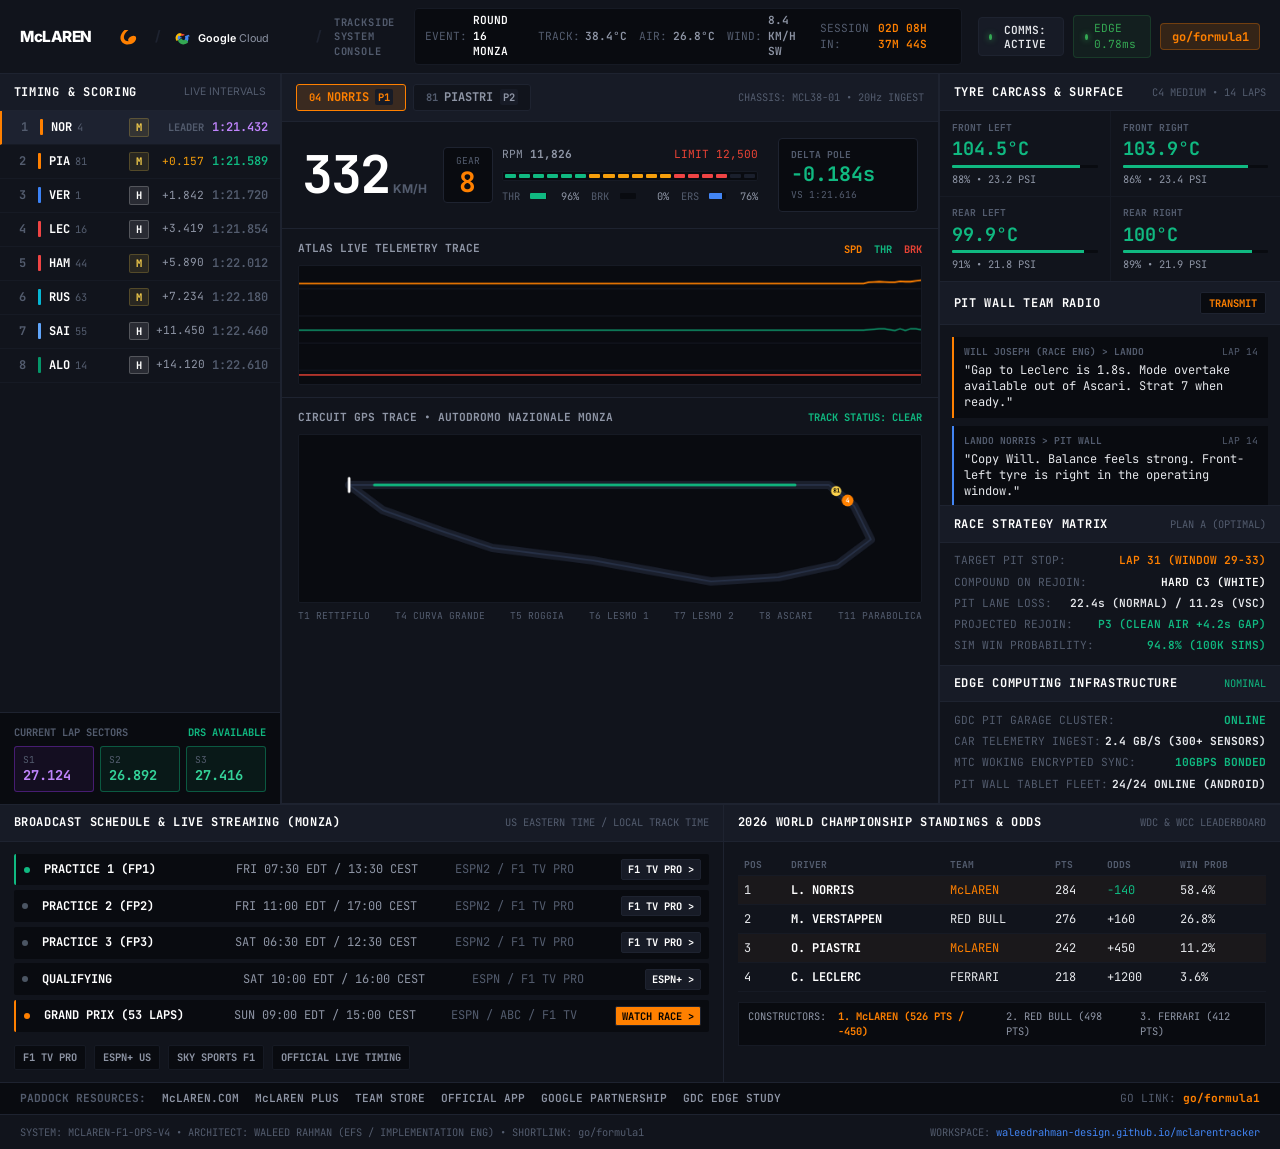
==== mclaren_f1_standalone.html @ d9a75f2d "Redesign console to authentic F1 pit wall telemetry screen (no AI tropes, clean tabular data, high c" ====
<!DOCTYPE html>
<html lang="en">
<head>
  <meta charset="UTF-8">
  <meta name="viewport" content="width=device-width, initial-scale=1.0">
  <title>MCLAREN F1 • PIT WALL TELEMETRY (go/formula1)</title>
  <link rel="preconnect" href="https://fonts.googleapis.com">
  <link rel="preconnect" href="https://fonts.gstatic.com" crossorigin>
  <link href="https://fonts.googleapis.com/css2?family=Inter:wght@400;500;600;700&family=JetBrains+Mono:wght@400;500;600;700&display=swap" rel="stylesheet">
  <style>
:root {
  --bg-core: #090B10;
  --panel-bg: #11141C;
  --panel-elevated: #171B26;
  --panel-active: #1D2230;
  
  --border-line: #1E2330;
  --border-subtle: #161A24;

  --papaya: #FF8000;
  --papaya-dim: rgba(255, 128, 0, 0.15);

  --g-blue: #4285F4;
  --g-green: #34A853;
  --g-red: #EA4335;
  --g-yellow: #FBBC04;

  --purple-sector: #9333EA;
  --green-sector: #10B981;
  --yellow-sector: #F59E0B;

  --text-white: #FFFFFF;
  --text-primary: #E5E7EB;
  --text-secondary: #8E95A5;
  --text-muted: #535C6E;

  --font-sans: 'Inter', -apple-system, BlinkMacSystemFont, sans-serif;
  --font-mono: 'JetBrains Mono', monospace;
}

* {
  box-sizing: border-box;
  margin: 0;
  padding: 0;
}

body {
  background-color: var(--bg-core);
  color: var(--text-primary);
  font-family: var(--font-sans);
  font-size: 13px;
  line-height: 1.4;
  min-height: 100vh;
  display: flex;
  flex-direction: column;
}

.font-mono { font-family: var(--font-mono); }
.text-white { color: var(--text-white) !important; }
.text-papaya { color: var(--papaya) !important; }
.text-green { color: var(--green-sector) !important; }
.text-yellow { color: var(--yellow-sector) !important; }
.text-red { color: var(--g-red) !important; }
.text-purple { color: #C084FC !important; }

/* 1. Header Command Console */
.console-header {
  display: flex;
  justify-content: space-between;
  align-items: center;
  padding: 0.5rem 1.25rem;
  background-color: var(--panel-bg);
  border-bottom: 1px solid var(--border-line);
  gap: 1rem;
}

.header-cluster-left {
  display: flex;
  align-items: center;
  gap: 0.75rem;
}

.logo-anchor {
  display: flex;
  align-items: center;
  text-decoration: none;
}

.mclaren-svg {
  height: 20px;
  width: auto;
  display: block;
}

.google-cloud-svg {
  height: 20px;
  width: auto;
  display: block;
}

.header-divider {
  color: var(--border-line);
  font-weight: 700;
  font-size: 0.9rem;
}

.console-label {
  font-family: var(--font-mono);
  font-size: 0.65rem;
  font-weight: 700;
  color: var(--text-muted);
  letter-spacing: 0.08em;
}

.header-cluster-mid {
  display: flex;
  align-items: center;
  gap: 0.75rem;
  background-color: var(--bg-core);
  padding: 0.25rem 0.65rem;
  border-radius: 4px;
  border: 1px solid var(--border-subtle);
}

.telemetry-pill {
  display: flex;
  align-items: center;
  gap: 0.35rem;
  font-size: 0.7rem;
  font-family: var(--font-mono);
}

.pill-k { color: var(--text-muted); }
.pill-v { color: var(--text-secondary); font-weight: 600; }

.header-cluster-right {
  display: flex;
  align-items: center;
  gap: 0.6rem;
}

.comms-btn {
  background-color: var(--panel-elevated);
  border: 1px solid var(--border-line);
  color: var(--text-primary);
  font-family: var(--font-mono);
  font-size: 0.7rem;
  font-weight: 600;
  padding: 0.3rem 0.65rem;
  border-radius: 4px;
  cursor: pointer;
  display: flex;
  align-items: center;
  gap: 0.4rem;
}

.comms-btn:hover {
  background-color: var(--panel-active);
  border-color: var(--papaya);
}

.dot-indicator {
  width: 6px;
  height: 6px;
  border-radius: 50%;
  display: inline-block;
  background-color: #6B7280;
}

.dot-indicator.green {
  background-color: var(--g-green);
  box-shadow: 0 0 6px var(--g-green);
}

.dot-indicator.pulse {
  animation: radar-pulse 2s infinite;
}

@keyframes radar-pulse {
  0%, 100% { opacity: 1; }
  50% { opacity: 0.3; }
}

.edge-ping-box {
  display: flex;
  align-items: center;
  gap: 0.4rem;
  font-size: 0.7rem;
  color: var(--g-green);
  background-color: rgba(52, 168, 83, 0.08);
  padding: 0.3rem 0.65rem;
  border-radius: 4px;
  border: 1px solid rgba(52, 168, 83, 0.2);
}

.golink-button {
  background-color: var(--papaya-dim);
  border: 1px solid rgba(255, 128, 0, 0.3);
  padding: 0.3rem 0.65rem;
  border-radius: 4px;
  cursor: pointer;
}

.golink-button code {
  color: var(--papaya);
  font-family: var(--font-mono);
  font-size: 0.75rem;
  font-weight: 700;
}

/* 2. Main Console Grid (3 Columns) */
.console-grid {
  display: grid;
  grid-template-columns: 280px 1fr 340px;
  gap: 1px;
  background-color: var(--border-line);
  flex: 1;
}

.console-panel {
  background-color: var(--panel-bg);
  display: flex;
  flex-direction: column;
}

.panel-bar {
  display: flex;
  justify-content: space-between;
  align-items: center;
  padding: 0.6rem 0.85rem;
  background-color: var(--panel-elevated);
  border-bottom: 1px solid var(--border-line);
}

.panel-heading {
  font-size: 0.75rem;
  font-family: var(--font-mono);
  font-weight: 700;
  letter-spacing: 0.06em;
  color: var(--text-white);
}

.panel-meta {
  font-size: 0.65rem;
  color: var(--text-muted);
}

/* Column 1: Timing Tower */
.timing-tower {
  display: flex;
  flex-direction: column;
  flex: 1;
}

.tower-row {
  display: grid;
  grid-template-columns: 20px 4px 1fr 20px 48px 58px;
  align-items: center;
  gap: 0.4rem;
  padding: 0.45rem 0.75rem;
  border-bottom: 1px solid var(--border-subtle);
  font-family: var(--font-mono);
  font-size: 0.75rem;
  cursor: pointer;
  transition: background-color 0.1s ease;
}

.tower-row:hover {
  background-color: var(--panel-elevated);
}

.tower-row.active {
  background-color: var(--panel-active);
  border-left: 2px solid var(--papaya);
}

.t-pos { font-weight: 700; color: var(--text-muted); text-align: center; }

.t-badge { width: 3px; height: 16px; border-radius: 1px; }
.t-mclaren { background-color: var(--papaya); }
.t-rb { background-color: #3B82F6; }
.t-ferrari { background-color: #EF4444; }
.t-merc { background-color: #06B6D4; }
.t-williams { background-color: #60A5FA; }
.t-aston { background-color: #059669; }

.t-driver {
  display: flex;
  align-items: baseline;
  gap: 0.35rem;
}

.t-code { font-weight: 700; color: var(--text-white); }
.t-num { font-size: 0.65rem; color: var(--text-muted); }

.t-tire {
  font-size: 0.65rem;
  font-weight: 700;
  text-align: center;
  border-radius: 2px;
  padding: 1px 0;
}

.t-med { color: #FCD34D; background-color: rgba(252, 211, 77, 0.1); border: 1px solid rgba(252, 211, 77, 0.2); }
.t-hard { color: #FFFFFF; background-color: rgba(255, 255, 255, 0.1); border: 1px solid rgba(255, 255, 255, 0.2); }

.t-gap {
  font-size: 0.7rem;
  text-align: right;
  color: var(--text-secondary);
}

.t-gap.leader { color: var(--text-muted); font-size: 0.65rem; font-weight: 700; }

.t-laptime {
  font-size: 0.75rem;
  font-weight: 600;
  text-align: right;
  color: var(--text-muted);
}

.tower-footer {
  padding: 0.75rem 0.85rem;
  border-top: 1px solid var(--border-line);
  background-color: var(--bg-core);
}

.tf-row {
  display: flex;
  justify-content: space-between;
  font-size: 0.65rem;
  font-family: var(--font-mono);
  margin-bottom: 0.4rem;
}

.tf-label { color: var(--text-muted); font-weight: 700; }
.tf-drs { font-weight: 700; }

.sectors-grid {
  display: grid;
  grid-template-columns: 1fr 1fr 1fr;
  gap: 0.4rem;
}

.sec-cell {
  background-color: var(--panel-elevated);
  border: 1px solid var(--border-line);
  padding: 0.35rem 0.5rem;
  border-radius: 3px;
  display: flex;
  flex-direction: column;
  font-family: var(--font-mono);
}

.sec-cell.purple { border-color: rgba(147, 51, 234, 0.4); background-color: rgba(147, 51, 234, 0.08); }
.sec-cell.purple .sc-v { color: #C084FC; font-weight: 700; }

.sec-cell.green { border-color: rgba(16, 185, 129, 0.4); background-color: rgba(16, 185, 129, 0.08); }
.sec-cell.green .sc-v { color: #34D399; font-weight: 700; }

.sc-k { font-size: 0.6rem; color: var(--text-muted); }
.sc-v { font-size: 0.85rem; }

/* Column 2: Cockpit HUD & Waveforms */
.center-telemetry-panel {
  border-left: 1px solid var(--border-line);
  border-right: 1px solid var(--border-line);
}

.driver-tab-group {
  display: flex;
  gap: 0.4rem;
}

.d-tab {
  background-color: var(--panel-bg);
  border: 1px solid var(--border-line);
  color: var(--text-secondary);
  font-family: var(--font-mono);
  font-size: 0.75rem;
  font-weight: 700;
  padding: 0.3rem 0.75rem;
  border-radius: 3px;
  cursor: pointer;
  display: flex;
  align-items: baseline;
  gap: 0.4rem;
}

.d-tab.active {
  background-color: var(--papaya-dim);
  border-color: var(--papaya);
  color: var(--papaya);
}

.d-tab-num { font-size: 0.65rem; color: var(--text-muted); }
.d-tab.active .d-tab-num { color: var(--papaya); }
.d-tab-pos { font-size: 0.65rem; padding: 1px 3px; background-color: var(--panel-elevated); border-radius: 2px; }

/* HUD Primary Block */
.cockpit-hud {
  display: grid;
  grid-template-columns: 180px 1fr 140px;
  align-items: center;
  gap: 1.25rem;
  padding: 1rem 1.25rem;
  background-color: var(--panel-bg);
  border-bottom: 1px solid var(--border-line);
}

.gauge-block-speed {
  display: flex;
  align-items: center;
  gap: 1rem;
}

.speed-readout {
  display: flex;
  align-items: baseline;
  gap: 0.25rem;
}

.speed-digits {
  font-size: 3.25rem;
  font-weight: 700;
  line-height: 1;
  color: var(--text-white);
  letter-spacing: -0.04em;
}

.speed-unit {
  font-size: 0.75rem;
  font-weight: 700;
  color: var(--text-muted);
}

.gear-readout {
  background-color: var(--bg-core);
  border: 1px solid var(--border-line);
  padding: 0.4rem 0.75rem;
  border-radius: 4px;
  text-align: center;
}

.gear-sub {
  font-size: 0.6rem;
  font-family: var(--font-mono);
  color: var(--text-muted);
  display: block;
}

.gear-digit {
  font-size: 1.75rem;
  font-weight: 700;
  line-height: 1;
  color: var(--papaya);
}

.hud-center-cluster {
  display: flex;
  flex-direction: column;
  gap: 0.5rem;
}

.tach-line {
  display: flex;
  justify-content: space-between;
  font-size: 0.7rem;
  color: var(--text-secondary);
}

.shift-lights {
  display: flex;
  gap: 3px;
  height: 10px;
  background-color: var(--bg-core);
  padding: 2px;
  border-radius: 2px;
  border: 1px solid var(--border-subtle);
}

.rpm-led {
  flex: 1;
  border-radius: 1px;
  background-color: #1A1F2C;
}

.rpm-led.green.active { background-color: #10B981; }
.rpm-led.yellow.active { background-color: #F59E0B; }
.rpm-led.red.active { background-color: #EF4444; }
.rpm-led.blue.active { background-color: #3B82F6; }

.linear-gauges {
  display: grid;
  grid-template-columns: 1fr 1fr 1fr;
  gap: 0.75rem;
}

.lin-gauge {
  display: flex;
  align-items: center;
  gap: 0.4rem;
}

.lg-k { font-size: 0.65rem; font-family: var(--font-mono); color: var(--text-muted); width: 22px; }
.lg-track { flex: 1; height: 6px; background-color: var(--bg-core); border-radius: 1px; overflow: hidden; }
.lg-fill { height: 100%; transition: width 0.15s ease; }
.lg-fill.throttle { background-color: var(--green-sector); }
.lg-fill.brake { background-color: var(--g-red); }
.lg-fill.ers { background-color: var(--g-blue); }
.lg-v { font-size: 0.65rem; color: var(--text-secondary); width: 26px; text-align: right; }

.delta-box {
  background-color: var(--bg-core);
  border: 1px solid var(--border-line);
  padding: 0.6rem 0.75rem;
  border-radius: 4px;
  display: flex;
  flex-direction: column;
}

.delta-k { font-size: 0.6rem; font-family: var(--font-mono); color: var(--text-muted); font-weight: 700; }
.delta-v { font-size: 1.25rem; font-weight: 700; line-height: 1.2; }
.delta-sub { font-size: 0.6rem; color: var(--text-muted); margin-top: 0.15rem; }

/* Sub Panels: Waveform & Track */
.sub-panel {
  padding: 0.75rem 1rem;
  border-bottom: 1px solid var(--border-line);
}

.sub-panel-bar {
  display: flex;
  justify-content: space-between;
  align-items: center;
  margin-bottom: 0.5rem;
}

.sub-title {
  font-family: var(--font-mono);
  font-size: 0.7rem;
  font-weight: 700;
  color: var(--text-secondary);
}

.trace-legend {
  display: flex;
  gap: 0.75rem;
  font-size: 0.65rem;
}

.c-legend { font-weight: 700; }
.c-legend.papaya { color: var(--papaya); }
.c-legend.green { color: var(--green-sector); }
.c-legend.red { color: var(--g-red); }

#telemetryCanvas {
  width: 100%;
  height: 120px;
  background-color: var(--bg-core);
  border: 1px solid var(--border-subtle);
  border-radius: 2px;
  display: block;
}

.track-container {
  flex: 1;
  display: flex;
  flex-direction: column;
}

.track-flag {
  font-family: var(--font-mono);
  font-size: 0.65rem;
  font-weight: 700;
}

.track-flag.green { color: var(--green-sector); }

.track-canvas-wrapper {
  background-color: var(--bg-core);
  border: 1px solid var(--border-subtle);
  border-radius: 2px;
  padding: 0.5rem;
}

#circuitCanvas {
  width: 100%;
  height: auto;
  display: block;
}

.corner-legend-bar {
  display: flex;
  justify-content: space-between;
  font-size: 0.6rem;
  color: var(--text-muted);
  margin-top: 0.4rem;
}

/* Column 3: Engineering Operations */
.ops-section {
  border-bottom: 1px solid var(--border-line);
}

.tyre-grid {
  display: grid;
  grid-template-columns: 1fr 1fr;
  gap: 1px;
  background-color: var(--border-subtle);
}

.tyre-cell {
  background-color: var(--panel-bg);
  padding: 0.6rem 0.75rem;
  display: flex;
  flex-direction: column;
}

.tc-pos { font-size: 0.6rem; font-family: var(--font-mono); color: var(--text-muted); font-weight: 700; }
.tc-temp { font-size: 1.15rem; font-weight: 700; margin: 0.15rem 0; }
.tc-wear { height: 3px; background-color: var(--bg-core); margin-bottom: 0.25rem; border-radius: 1px; overflow: hidden; }
.tc-bar { height: 100%; background-color: var(--green-sector); }
.tc-meta { font-size: 0.65rem; color: var(--text-secondary); }

/* Radio Stream */
.comms-action-btn {
  background-color: var(--bg-core);
  border: 1px solid var(--border-line);
  color: var(--papaya);
  font-size: 0.65rem;
  font-weight: 700;
  padding: 0.2rem 0.5rem;
  border-radius: 2px;
  cursor: pointer;
}

.comms-action-btn:hover {
  background-color: var(--panel-active);
  border-color: var(--papaya);
}

.radio-stream-box {
  display: flex;
  flex-direction: column;
  gap: 0.5rem;
  padding: 0.75rem;
  max-height: 180px;
  overflow-y: auto;
}

.radio-entry {
  background-color: var(--bg-core);
  border-left: 2px solid var(--border-line);
  padding: 0.5rem 0.65rem;
}

.engineer-entry { border-left-color: var(--papaya); }
.driver-entry { border-left-color: var(--g-blue); }

.re-header {
  display: flex;
  justify-content: space-between;
  font-size: 0.6rem;
  color: var(--text-muted);
  margin-bottom: 0.2rem;
}

.re-ch { font-weight: 700; }
.re-msg { font-size: 0.75rem; color: var(--text-primary); line-height: 1.35; }

/* Strategy Matrix & Edge Tables */
.strat-table, .edge-data-table {
  padding: 0.65rem 0.85rem;
  display: flex;
  flex-direction: column;
  gap: 0.35rem;
  font-size: 0.7rem;
}

.strat-row, .edt-row {
  display: flex;
  justify-content: space-between;
}

.st-k { color: var(--text-muted); }
.st-v { font-weight: 600; text-align: right; }

.edt-row span { color: var(--text-muted); }

/* 3. Lower Deck */
.lower-deck {
  display: grid;
  grid-template-columns: 1.3fr 1fr;
  gap: 1px;
  background-color: var(--border-line);
  border-top: 1px solid var(--border-line);
}

.deck-panel {
  background-color: var(--panel-bg);
  display: flex;
  flex-direction: column;
}

.deck-bar {
  display: flex;
  justify-content: space-between;
  align-items: baseline;
  padding: 0.6rem 0.85rem;
  background-color: var(--panel-elevated);
  border-bottom: 1px solid var(--border-line);
}

.deck-title {
  font-size: 0.75rem;
  font-family: var(--font-mono);
  font-weight: 700;
  color: var(--text-white);
  letter-spacing: 0.05em;
}

.deck-sub {
  font-size: 0.65rem;
  font-family: var(--font-mono);
  color: var(--text-muted);
}

.deck-content {
  padding: 0.75rem 0.85rem;
  display: flex;
  flex-direction: column;
  gap: 0.6rem;
}

/* Session Schedule Table */
.session-schedule {
  display: flex;
  flex-direction: column;
  gap: 0.3rem;
  font-size: 0.75rem;
}

.session-row {
  display: grid;
  grid-template-columns: 12px 1.4fr 1.6fr 1.2fr auto;
  align-items: center;
  gap: 0.5rem;
  padding: 0.35rem 0.5rem;
  background-color: var(--bg-core);
  border-radius: 2px;
}

.session-row.active {
  border-left: 2px solid var(--green-sector);
}

.session-row.race-row {
  border-left: 2px solid var(--papaya);
}

.sess-dot { width: 6px; height: 6px; border-radius: 50%; background-color: #4B5563; }
.sess-dot.green { background-color: var(--green-sector); }
.sess-dot.papaya { background-color: var(--papaya); }

.sess-name { font-weight: 700; color: var(--text-white); }
.sess-time { color: var(--text-secondary); }
.sess-chn { color: var(--text-muted); }

.sess-action {
  font-size: 0.65rem;
  font-weight: 700;
  text-decoration: none;
  color: var(--text-white);
  background-color: var(--panel-elevated);
  padding: 2px 6px;
  border-radius: 2px;
  border: 1px solid var(--border-line);
}

.sess-action:hover {
  background-color: var(--panel-active);
  color: var(--papaya);
}

.race-action {
  background-color: var(--papaya);
  color: #000;
}

.stream-links-strip {
  display: flex;
  gap: 0.5rem;
  margin-top: 0.25rem;
}

.quick-link {
  font-family: var(--font-mono);
  font-size: 0.65rem;
  font-weight: 700;
  color: var(--text-secondary);
  text-decoration: none;
  background-color: var(--bg-core);
  border: 1px solid var(--border-subtle);
  padding: 0.25rem 0.5rem;
  border-radius: 2px;
}

.quick-link:hover {
  border-color: var(--papaya);
  color: var(--papaya);
}

/* Standings Table */
.standings-table {
  width: 100%;
  border-collapse: collapse;
  font-size: 0.75rem;
}

.standings-table th {
  text-align: left;
  font-size: 0.6rem;
  color: var(--text-muted);
  font-weight: 700;
  padding: 0.25rem 0.4rem;
  border-bottom: 1px solid var(--border-subtle);
}

.standings-table td {
  padding: 0.35rem 0.4rem;
  border-bottom: 1px solid var(--border-subtle);
}

.highlight-row {
  background-color: rgba(255, 128, 0, 0.04);
}

.driver-bold {
  font-weight: 700;
  color: var(--text-white);
}

.wcc-banner {
  background-color: var(--bg-core);
  border: 1px solid var(--border-subtle);
  padding: 0.4rem 0.6rem;
  font-size: 0.65rem;
  display: flex;
  gap: 0.75rem;
  color: var(--text-secondary);
}

.wcc-banner strong { color: var(--papaya); }

/* 4. Paddock Resource Bar */
.paddock-dock {
  display: flex;
  align-items: center;
  gap: 1rem;
  padding: 0.5rem 1.25rem;
  background-color: var(--bg-core);
  border-top: 1px solid var(--border-line);
  font-size: 0.7rem;
}

.dock-title { font-weight: 700; color: var(--text-muted); }

.paddock-dock a {
  color: var(--text-secondary);
  text-decoration: none;
  font-weight: 600;
  transition: color 0.1s ease;
}

.paddock-dock a:hover {
  color: var(--papaya);
}

.dock-spacer { flex: 1; }

.dock-golink { color: var(--text-muted); font-size: 0.7rem; }
.dock-golink strong { color: var(--papaya); }

/* 5. Industrial Footer */
.console-footer {
  display: flex;
  justify-content: space-between;
  align-items: center;
  padding: 0.6rem 1.25rem;
  background-color: var(--panel-bg);
  border-top: 1px solid var(--border-line);
  font-size: 0.65rem;
  color: var(--text-muted);
}

.console-footer a {
  color: var(--g-blue);
  text-decoration: none;
}

.console-footer a:hover {
  text-decoration: underline;
}

/* Responsive Breakpoints */
@media (max-width: 1200px) {
  .console-grid {
    grid-template-columns: 1fr;
  }
  .lower-deck {
    grid-template-columns: 1fr;
  }
}

</style>
</head>
<body>
  <!-- System Command Header -->
  <header class="console-header">
    <div class="header-cluster-left">
      <!-- Official McLaren Racing Logo -->
      <a href="https://www.mclaren.com/racing/" target="_blank" rel="noopener" class="logo-anchor" title="McLaren Racing">
        <svg class="mclaren-svg" viewBox="0 0 160 26" fill="none" xmlns="http://www.w3.org/2000/svg">
          <text x="0" y="20" font-family="'Inter', sans-serif" font-weight="800" font-size="20" fill="#FFFFFF" letter-spacing="-0.03em">McLAREN</text>
          <path d="M136 4C130 9.5 129 16 133 20C135 22 138.5 23 142.5 22.5C148 21.5 151 17.5 151 14.5C151 12.5 149.5 11.5 147.5 11.5C144 11.5 140.5 15.2 140.5 17.2C140.5 18 141.2 18.5 142.2 18.2C139.8 18.8 137 18 136 16.2C134 13 135.5 8 141 4L136 4Z" fill="#FF8000"/>
        </svg>
      </a>

      <div class="header-divider">/</div>

      <!-- Official Google Cloud Logo -->
      <a href="https://cloud.google.com/" target="_blank" rel="noopener" class="logo-anchor" title="Google Cloud">
        <svg class="google-cloud-svg" viewBox="0 0 170 26" fill="none" xmlns="http://www.w3.org/2000/svg">
          <g transform="translate(0, 1)">
            <path fill="#EA4335" d="M12.5 8.2c-.8-.8-1.8-1.3-2.9-1.5l1.6 4.3 4.2-1.6c-.7-.6-1.9-1.2-2.9-1.2z"/>
            <path fill="#4285F4" d="M21.7 11.3c-.3-.8-.8-1.5-1.4-2.1l-4.9 1.8c.4.7.6 1.5.5 2.3 0 1.2-.5 2.2-1.4 2.9l2.7 3.5c1.8-1.3 2.9-3.4 2.9-5.7 0-.9-.2-1.8-.4-2.7z"/>
            <path fill="#FBBC04" d="M9.6 6.7c-2.4.2-4.5 1.5-5.6 3.6-.5.9-.7 2-.7 3.1 0 1.4.5 2.8 1.4 3.9l3.9-2.3c-.2-.5-.3-1-.3-1.6 0-1.8 1.2-3.3 2.9-3.8L9.6 6.7z"/>
            <path fill="#34A853" d="M14.5 21.4c2.2 0 4.1-1.1 5.3-2.8l-2.7-3.5c-.6.6-1.5 1-2.6 1-1.5 0-2.8-.9-3.4-2.2L6.3 16.7c1.4 3.2 4.6 5.2 7.5 5.2z"/>
            <path fill="#4285F4" d="M11.1 13.9c0-.5.1-1 .3-1.4L7.2 10c-.8 1.2-1.2 2.6-1.2 4.1 0 .6.1 1.2.2 1.8l4.1-2.3c-.1-.6-.2-1.2-.2-1.8z"/>
          </g>
          <text x="32" y="19" font-family="'Inter', sans-serif" font-weight="600" font-size="14" fill="#FFFFFF">Google <tspan fill="#8E95A5" font-weight="400">Cloud</tspan></text>
        </svg>
      </a>

      <div class="header-divider">/</div>
      <div class="console-label">TRACKSIDE SYSTEM CONSOLE</div>
    </div>

    <!-- Weather & Track State Readout -->
    <div class="header-cluster-mid">
      <div class="telemetry-pill">
        <span class="pill-k">EVENT:</span>
        <span class="pill-v text-white">ROUND 16 MONZA</span>
      </div>
      <div class="telemetry-pill">
        <span class="pill-k">TRACK:</span>
        <span class="pill-v" id="valTrackTemp">38.4°C</span>
      </div>
      <div class="telemetry-pill">
        <span class="pill-k">AIR:</span>
        <span class="pill-v">26.8°C</span>
      </div>
      <div class="telemetry-pill">
        <span class="pill-k">WIND:</span>
        <span class="pill-v">8.4 KM/H SW</span>
      </div>
      <div class="telemetry-pill">
        <span class="pill-k">SESSION IN:</span>
        <span class="pill-v text-papaya font-mono" id="headerCountdown">02D 14H 28M 10S</span>
      </div>
    </div>

    <div class="header-cluster-right">
      <!-- Audio Toggle -->
      <button class="comms-btn" id="radioMuteBtn" title="Toggle Radio Squelch Tone">
        <span class="dot-indicator green" id="radioDot"></span>
        <span id="radioLabel">COMMS: ACTIVE</span>
      </button>

      <!-- GDC Edge Ping -->
      <div class="edge-ping-box">
        <span class="dot-indicator green pulse"></span>
        <span class="font-mono" id="latencyDisplay">EDGE 0.76ms</span>
      </div>

      <!-- go/link Copy -->
      <button class="golink-button" id="goLinkChip" title="Copy internal shortlink go/formula1">
        <code>go/formula1</code>
      </button>
    </div>
  </header>

  <!-- Main Pit Wall Operations Layout (3-Column Grid) -->
  <div class="console-grid">

    <!-- Column 1: Live Timing Tower (F1 Standard P1-P10) -->
    <aside class="console-panel timing-tower-panel">
      <div class="panel-bar">
        <span class="panel-heading">TIMING & SCORING</span>
        <span class="panel-meta">LIVE INTERVALS</span>
      </div>

      <div class="timing-tower" id="timingTower">
        <!-- P1 Norris -->
        <div class="tower-row mclaren-row active" id="rowNorris" data-driver="norris">
          <span class="t-pos">1</span>
          <span class="t-badge t-mclaren"></span>
          <div class="t-driver">
            <strong class="t-code">NOR</strong>
            <span class="t-num">4</span>
          </div>
          <span class="t-tire t-med" title="Medium Tyre (14 Laps)">M</span>
          <span class="t-gap leader">LEADER</span>
          <span class="t-laptime text-purple">1:21.432</span>
        </div>

        <!-- P2 Piastri -->
        <div class="tower-row mclaren-row" id="rowPiastri" data-driver="piastri">
          <span class="t-pos">2</span>
          <span class="t-badge t-mclaren"></span>
          <div class="t-driver">
            <strong class="t-code">PIA</strong>
            <span class="t-num">81</span>
          </div>
          <span class="t-tire t-med" title="Medium Tyre (14 Laps)">M</span>
          <span class="t-gap text-yellow">+0.157</span>
          <span class="t-laptime text-green">1:21.589</span>
        </div>

        <!-- P3 Verstappen -->
        <div class="tower-row">
          <span class="t-pos">3</span>
          <span class="t-badge t-rb"></span>
          <div class="t-driver">
            <strong class="t-code">VER</strong>
            <span class="t-num">1</span>
          </div>
          <span class="t-tire t-hard" title="Hard Tyre (19 Laps)">H</span>
          <span class="t-gap">+1.842</span>
          <span class="t-laptime">1:21.720</span>
        </div>

        <!-- P4 Leclerc -->
        <div class="tower-row">
          <span class="t-pos">4</span>
          <span class="t-badge t-ferrari"></span>
          <div class="t-driver">
            <strong class="t-code">LEC</strong>
            <span class="t-num">16</span>
          </div>
          <span class="t-tire t-hard" title="Hard Tyre (18 Laps)">H</span>
          <span class="t-gap">+3.419</span>
          <span class="t-laptime">1:21.854</span>
        </div>

        <!-- P5 Hamilton -->
        <div class="tower-row">
          <span class="t-pos">5</span>
          <span class="t-badge t-ferrari"></span>
          <div class="t-driver">
            <strong class="t-code">HAM</strong>
            <span class="t-num">44</span>
          </div>
          <span class="t-tire t-med" title="Medium Tyre (12 Laps)">M</span>
          <span class="t-gap">+5.890</span>
          <span class="t-laptime">1:22.012</span>
        </div>

        <!-- P6 Russell -->
        <div class="tower-row">
          <span class="t-pos">6</span>
          <span class="t-badge t-merc"></span>
          <div class="t-driver">
            <strong class="t-code">RUS</strong>
            <span class="t-num">63</span>
          </div>
          <span class="t-tire t-med" title="Medium Tyre (15 Laps)">M</span>
          <span class="t-gap">+7.234</span>
          <span class="t-laptime">1:22.180</span>
        </div>

        <!-- P7 Sainz -->
        <div class="tower-row">
          <span class="t-pos">7</span>
          <span class="t-badge t-williams"></span>
          <div class="t-driver">
            <strong class="t-code">SAI</strong>
            <span class="t-num">55</span>
          </div>
          <span class="t-tire t-hard" title="Hard Tyre (21 Laps)">H</span>
          <span class="t-gap">+11.450</span>
          <span class="t-laptime">1:22.460</span>
        </div>

        <!-- P8 Alonso -->
        <div class="tower-row">
          <span class="t-pos">8</span>
          <span class="t-badge t-aston"></span>
          <div class="t-driver">
            <strong class="t-code">ALO</strong>
            <span class="t-num">14</span>
          </div>
          <span class="t-tire t-hard" title="Hard Tyre (22 Laps)">H</span>
          <span class="t-gap">+14.120</span>
          <span class="t-laptime">1:22.610</span>
        </div>
      </div>

      <!-- Sector Analysis Footer -->
      <div class="tower-footer">
        <div class="tf-row">
          <span class="tf-label">CURRENT LAP SECTORS</span>
          <span class="tf-drs text-green" id="drsState">DRS AVAILABLE</span>
        </div>
        <div class="sectors-grid">
          <div class="sec-cell purple">
            <span class="sc-k">S1</span>
            <span class="sc-v" id="valS1">27.124</span>
          </div>
          <div class="sec-cell green">
            <span class="sc-k">S2</span>
            <span class="sc-v" id="valS2">26.892</span>
          </div>
          <div class="sec-cell green">
            <span class="sc-k">S3</span>
            <span class="sc-v" id="valS3">27.416</span>
          </div>
        </div>
      </div>
    </aside>

    <!-- Column 2: Live Cockpit Telemetry, Waveform & Track GPS -->
    <main class="console-panel center-telemetry-panel">
      <!-- Driver Telemetry Header Switcher -->
      <div class="panel-bar">
        <div class="driver-tab-group">
          <button class="d-tab active" id="btnLando" data-driver="norris">
            <span class="d-tab-num">04</span>
            <span class="d-tab-name">NORRIS</span>
            <span class="d-tab-pos">P1</span>
          </button>
          <button class="d-tab" id="btnOscar" data-driver="piastri">
            <span class="d-tab-num">81</span>
            <span class="d-tab-name">PIASTRI</span>
            <span class="d-tab-pos">P2</span>
          </button>
        </div>
        <span class="panel-meta font-mono">CHASSIS: MCL38-01 &bull; 20Hz INGEST</span>
      </div>

      <!-- Primary Cockpit Gauge Deck -->
      <div class="cockpit-hud">
        <div class="gauge-block-speed">
          <div class="speed-readout">
            <span class="speed-digits font-mono" id="teleSpeed">324</span>
            <span class="speed-unit">KM/H</span>
          </div>
          <div class="gear-readout">
            <span class="gear-sub">GEAR</span>
            <span class="gear-digit font-mono" id="teleGear">7</span>
          </div>
        </div>

        <!-- Shift Lights Array -->
        <div class="hud-center-cluster">
          <div class="tach-line font-mono">
            <span>RPM <strong id="teleRpm">11,980</strong></span>
            <span class="text-red">LIMIT 12,500</span>
          </div>
          <div class="shift-lights" id="rpmLedBar"></div>

          <!-- Throttle, Brake, ERS Gauges -->
          <div class="linear-gauges">
            <div class="lin-gauge">
              <span class="lg-k">THR</span>
              <div class="lg-track"><div class="lg-fill throttle" id="fillThrottle" style="width: 96%;"></div></div>
              <span class="lg-v font-mono" id="valThrottle">96%</span>
            </div>
            <div class="lin-gauge">
              <span class="lg-k">BRK</span>
              <div class="lg-track"><div class="lg-fill brake" id="fillBrake" style="width: 0%;"></div></div>
              <span class="lg-v font-mono" id="valBrake">0%</span>
            </div>
            <div class="lin-gauge">
              <span class="lg-k">ERS</span>
              <div class="lg-track"><div class="lg-fill ers" id="fillErs" style="width: 78%;"></div></div>
              <span class="lg-v font-mono" id="valErs">78%</span>
            </div>
          </div>
        </div>

        <!-- Delta to Pole -->
        <div class="delta-box">
          <span class="delta-k">DELTA POLE</span>
          <span class="delta-v font-mono text-green" id="teleDelta">-0.184s</span>
          <span class="delta-sub font-mono">VS 1:21.616</span>
        </div>
      </div>

      <!-- ATLAS Rolling Telemetry Chart -->
      <div class="sub-panel waveform-container">
        <div class="sub-panel-bar">
          <span class="sub-title">ATLAS LIVE TELEMETRY TRACE</span>
          <div class="trace-legend font-mono">
            <span class="c-legend papaya">SPD</span>
            <span class="c-legend green">THR</span>
            <span class="c-legend red">BRK</span>
          </div>
        </div>
        <canvas id="telemetryCanvas" width="720" height="130"></canvas>
      </div>

      <!-- Monza 2D GPS Circuit & Corner Tracker -->
      <div class="sub-panel track-container">
        <div class="sub-panel-bar">
          <span class="sub-title">CIRCUIT GPS TRACE &bull; AUTODROMO NAZIONALE MONZA</span>
          <span class="track-flag green">TRACK STATUS: CLEAR</span>
        </div>
        <div class="track-canvas-wrapper">
          <canvas id="circuitCanvas" width="720" height="180"></canvas>
        </div>
        <div class="corner-legend-bar font-mono">
          <span>T1 RETTIFILO</span>
          <span>T4 CURVA GRANDE</span>
          <span>T5 ROGGIA</span>
          <span>T6 LESMO 1</span>
          <span>T7 LESMO 2</span>
          <span>T8 ASCARI</span>
          <span>T11 PARABOLICA</span>
        </div>
      </div>
    </main>

    <!-- Column 3: Race Strategy, Tyre Heatmap & Comms -->
    <aside class="console-panel operations-panel">
      <!-- Tyre Surface Temperatures & Deg -->
      <div class="ops-section">
        <div class="panel-bar">
          <span class="panel-heading">TYRE CARCASS & SURFACE</span>
          <span class="panel-meta font-mono">C4 MEDIUM &bull; 14 LAPS</span>
        </div>
        <div class="tyre-grid">
          <div class="tyre-cell">
            <div class="tc-pos">FRONT LEFT</div>
            <div class="tc-temp font-mono text-green" id="tempFL">102.4°C</div>
            <div class="tc-wear"><div class="tc-bar" style="width: 88%;"></div></div>
            <div class="tc-meta font-mono">88% &bull; 23.2 PSI</div>
          </div>
          <div class="tyre-cell">
            <div class="tc-pos">FRONT RIGHT</div>
            <div class="tc-temp font-mono text-green" id="tempFR">104.1°C</div>
            <div class="tc-wear"><div class="tc-bar" style="width: 86%;"></div></div>
            <div class="tc-meta font-mono">86% &bull; 23.4 PSI</div>
          </div>
          <div class="tyre-cell">
            <div class="tc-pos">REAR LEFT</div>
            <div class="tc-temp font-mono text-green" id="tempRL">98.6°C</div>
            <div class="tc-wear"><div class="tc-bar" style="width: 91%;"></div></div>
            <div class="tc-meta font-mono">91% &bull; 21.8 PSI</div>
          </div>
          <div class="tyre-cell">
            <div class="tc-pos">REAR RIGHT</div>
            <div class="tc-temp font-mono text-green" id="tempRR">99.2°C</div>
            <div class="tc-wear"><div class="tc-bar" style="width: 89%;"></div></div>
            <div class="tc-meta font-mono">89% &bull; 21.9 PSI</div>
          </div>
        </div>
      </div>

      <!-- Live Pit Radio Comms Transcript -->
      <div class="ops-section radio-ops-section">
        <div class="panel-bar">
          <span class="panel-heading">PIT WALL TEAM RADIO</span>
          <button class="comms-action-btn font-mono" id="btnPlayRadio">TRANSMIT</button>
        </div>
        <div class="radio-stream-box" id="radioLog">
          <div class="radio-entry engineer-entry">
            <div class="re-header font-mono">
              <span class="re-ch">WILL JOSEPH (RACE ENG) &gt; LANDO</span>
              <span class="re-t">LAP 14</span>
            </div>
            <div class="re-msg font-mono">"Gap to Leclerc is 1.8s. Mode overtake available out of Ascari. Strat 7 when ready."</div>
          </div>
          <div class="radio-entry driver-entry">
            <div class="re-header font-mono">
              <span class="re-ch">LANDO NORRIS &gt; PIT WALL</span>
              <span class="re-t">LAP 14</span>
            </div>
            <div class="re-msg font-mono">"Copy Will. Balance feels strong. Front-left tyre is right in the operating window."</div>
          </div>
        </div>
      </div>

      <!-- Race Strategy Plan -->
      <div class="ops-section">
        <div class="panel-bar">
          <span class="panel-heading">RACE STRATEGY MATRIX</span>
          <span class="panel-meta font-mono">PLAN A (OPTIMAL)</span>
        </div>
        <div class="strat-table font-mono">
          <div class="strat-row">
            <span class="st-k">TARGET PIT STOP:</span>
            <span class="st-v text-papaya">LAP 31 (WINDOW 29-33)</span>
          </div>
          <div class="strat-row">
            <span class="st-k">COMPOUND ON REJOIN:</span>
            <span class="st-v text-white">HARD C3 (WHITE)</span>
          </div>
          <div class="strat-row">
            <span class="st-k">PIT LANE LOSS:</span>
            <span class="st-v">22.4s (NORMAL) / 11.2s (VSC)</span>
          </div>
          <div class="strat-row">
            <span class="st-k">PROJECTED REJOIN:</span>
            <span class="st-v text-green">P3 (CLEAN AIR +4.2s GAP)</span>
          </div>
          <div class="strat-row">
            <span class="st-k">SIM WIN PROBABILITY:</span>
            <span class="st-v text-green">94.8% (100K SIMS)</span>
          </div>
        </div>
      </div>

      <!-- Google Cloud Edge Systems Status -->
      <div class="ops-section edge-ops-section">
        <div class="panel-bar">
          <span class="panel-heading">EDGE COMPUTING INFRASTRUCTURE</span>
          <span class="panel-meta font-mono text-green">NOMINAL</span>
        </div>
        <div class="edge-data-table font-mono">
          <div class="edt-row"><span>GDC PIT GARAGE CLUSTER:</span> <strong class="text-green">ONLINE</strong></div>
          <div class="edt-row"><span>CAR TELEMETRY INGEST:</span> <strong>2.4 GB/S (300+ SENSORS)</strong></div>
          <div class="edt-row"><span>MTC WOKING ENCRYPTED SYNC:</span> <strong class="text-green">10GBPS BONDED</strong></div>
          <div class="edt-row"><span>PIT WALL TABLET FLEET:</span> <strong>24/24 ONLINE (ANDROID)</strong></div>
        </div>
      </div>
    </aside>
  </div>

  <!-- Lower Deck: Broadcast Schedule, World Championship Odds & McLaren Hub -->
  <section class="lower-deck">
    <!-- Weekend Broadcast Hub -->
    <div class="deck-panel">
      <div class="deck-bar">
        <span class="deck-title">BROADCAST SCHEDULE & LIVE STREAMING (MONZA)</span>
        <span class="deck-sub">US EASTERN TIME / LOCAL TRACK TIME</span>
      </div>
      <div class="deck-content">
        <div class="session-schedule font-mono">
          <div class="session-row active">
            <span class="sess-dot green"></span>
            <span class="sess-name">PRACTICE 1 (FP1)</span>
            <span class="sess-time">FRI 07:30 EDT / 13:30 CEST</span>
            <span class="sess-chn">ESPN2 / F1 TV PRO</span>
            <a href="https://f1tv.formula1.com/" target="_blank" rel="noopener" class="sess-action">F1 TV PRO &gt;</a>
          </div>
          <div class="session-row">
            <span class="sess-dot"></span>
            <span class="sess-name">PRACTICE 2 (FP2)</span>
            <span class="sess-time">FRI 11:00 EDT / 17:00 CEST</span>
            <span class="sess-chn">ESPN2 / F1 TV PRO</span>
            <a href="https://f1tv.formula1.com/" target="_blank" rel="noopener" class="sess-action">F1 TV PRO &gt;</a>
          </div>
          <div class="session-row">
            <span class="sess-dot"></span>
            <span class="sess-name">PRACTICE 3 (FP3)</span>
            <span class="sess-time">SAT 06:30 EDT / 12:30 CEST</span>
            <span class="sess-chn">ESPN2 / F1 TV PRO</span>
            <a href="https://f1tv.formula1.com/" target="_blank" rel="noopener" class="sess-action">F1 TV PRO &gt;</a>
          </div>
          <div class="session-row">
            <span class="sess-dot"></span>
            <span class="sess-name">QUALIFYING</span>
            <span class="sess-time">SAT 10:00 EDT / 16:00 CEST</span>
            <span class="sess-chn">ESPN / F1 TV PRO</span>
            <a href="https://www.espn.com/watch/" target="_blank" rel="noopener" class="sess-action">ESPN+ &gt;</a>
          </div>
          <div class="session-row race-row">
            <span class="sess-dot papaya"></span>
            <span class="sess-name">GRAND PRIX (53 LAPS)</span>
            <span class="sess-time">SUN 09:00 EDT / 15:00 CEST</span>
            <span class="sess-chn">ESPN / ABC / F1 TV</span>
            <a href="https://f1tv.formula1.com/" target="_blank" rel="noopener" class="sess-action race-action">WATCH RACE &gt;</a>
          </div>
        </div>

        <div class="stream-links-strip">
          <a href="https://f1tv.formula1.com/" target="_blank" rel="noopener" class="quick-link">F1 TV PRO</a>
          <a href="https://www.espn.com/watch/f1" target="_blank" rel="noopener" class="quick-link">ESPN+ US</a>
          <a href="https://www.skysports.com/f1" target="_blank" rel="noopener" class="quick-link">SKY SPORTS F1</a>
          <a href="https://www.formula1.com/en/f1-live.html" target="_blank" rel="noopener" class="quick-link">OFFICIAL LIVE TIMING</a>
        </div>
      </div>
    </div>

    <!-- Championship Standings & Market Odds -->
    <div class="deck-panel">
      <div class="deck-bar">
        <span class="deck-title">2026 WORLD CHAMPIONSHIP STANDINGS & ODDS</span>
        <span class="deck-sub">WDC & WCC LEADERBOARD</span>
      </div>
      <div class="deck-content font-mono">
        <table class="standings-table">
          <thead>
            <tr>
              <th>POS</th>
              <th>DRIVER</th>
              <th>TEAM</th>
              <th>PTS</th>
              <th>ODDS</th>
              <th>WIN PROB</th>
            </tr>
          </thead>
          <tbody>
            <tr class="highlight-row">
              <td>1</td>
              <td class="driver-bold">L. NORRIS</td>
              <td class="text-papaya">McLAREN</td>
              <td>284</td>
              <td class="text-green">-140</td>
              <td>58.4%</td>
            </tr>
            <tr>
              <td>2</td>
              <td class="driver-bold">M. VERSTAPPEN</td>
              <td>RED BULL</td>
              <td>276</td>
              <td>+160</td>
              <td>26.8%</td>
            </tr>
            <tr class="highlight-row">
              <td>3</td>
              <td class="driver-bold">O. PIASTRI</td>
              <td class="text-papaya">McLAREN</td>
              <td>242</td>
              <td>+450</td>
              <td>11.2%</td>
            </tr>
            <tr>
              <td>4</td>
              <td class="driver-bold">C. LECLERC</td>
              <td>FERRARI</td>
              <td>218</td>
              <td>+1200</td>
              <td>3.6%</td>
            </tr>
          </tbody>
        </table>

        <div class="wcc-banner font-mono">
          <span>CONSTRUCTORS:</span>
          <strong>1. McLAREN (526 PTS / -450)</strong>
          <span>2. RED BULL (498 PTS)</span>
          <span>3. FERRARI (412 PTS)</span>
        </div>
      </div>
    </div>
  </section>

  <!-- Paddock Resource Bar -->
  <nav class="paddock-dock font-mono">
    <div class="dock-title">PADDOCK RESOURCES:</div>
    <a href="https://www.mclaren.com/racing/formula-1/" target="_blank" rel="noopener">McLAREN.COM</a>
    <a href="https://www.mclaren.com/racing/mclaren-plus/" target="_blank" rel="noopener">McLAREN PLUS</a>
    <a href="https://www.mclarenstore.com/" target="_blank" rel="noopener">TEAM STORE</a>
    <a href="https://www.mclaren.com/racing/app/" target="_blank" rel="noopener">OFFICIAL APP</a>
    <a href="https://www.mclaren.com/racing/partners/google/" target="_blank" rel="noopener">GOOGLE PARTNERSHIP</a>
    <a href="https://cloud.google.com/customers/mclaren-racing" target="_blank" rel="noopener">GDC EDGE STUDY</a>
    <div class="dock-spacer"></div>
    <div class="dock-golink">GO LINK: <strong>go/formula1</strong></div>
  </nav>

  <!-- Industrial Technical Footer -->
  <footer class="console-footer font-mono">
    <div class="cf-left">
      SYSTEM: MCLAREN-F1-OPS-V4 &bull; ARCHITECT: WALEED RAHMAN (EFS / IMPLEMENTATION ENG) &bull; SHORTLINK: go/formula1
    </div>
    <div class="cf-right">
      WORKSPACE: <a href="https://waleedrahman-design.github.io/mclarentracker/" target="_blank">waleedrahman-design.github.io/mclarentracker</a>
    </div>
  </footer>

  <script>
// McLaren Formula 1 Trackside Operations Console (go/formula1)
// Architect: Waleed Rahman (EFS / Implementation Engineering)

// 1. Driver State & Telemetry Profiles
const telemetryState = {
  norris: {
    name: "Lando Norris",
    code: "NOR",
    num: "4",
    pos: "P1",
    speed: 324,
    gear: 7,
    rpm: 11980,
    delta: "-0.184s",
    throttle: 96,
    brake: 0,
    ers: 78,
    s1: "27.124",
    s2: "26.892",
    s3: "27.416",
    tires: { fl: 102.4, fr: 104.1, rl: 98.6, rr: 99.2, wearFL: 88, wearFR: 86, wearRL: 91, wearRR: 89 },
    trackProgress: 0.12
  },
  piastri: {
    name: "Oscar Piastri",
    code: "PIA",
    num: "81",
    pos: "P2",
    speed: 319,
    gear: 7,
    rpm: 11820,
    delta: "+0.157s",
    throttle: 92,
    brake: 0,
    ers: 83,
    s1: "27.210",
    s2: "26.945",
    s3: "27.434",
    tires: { fl: 101.8, fr: 103.5, rl: 97.9, rr: 98.4, wearFL: 89, wearFR: 87, wearRL: 92, wearRR: 90 },
    trackProgress: 0.08
  }
};

let activeDriver = 'norris';
let audioMuted = false;

// 2. Audio Comms Engine (Web Audio API Synthesizer)
let audioCtx = null;

function initAudio() {
  if (!audioCtx) {
    audioCtx = new (window.AudioContext || window.webkitAudioContext)();
  }
}

function playPitRadioTone() {
  if (audioMuted) return;
  try {
    initAudio();
    if (audioCtx.state === 'suspended') {
      audioCtx.resume();
    }
    const osc = audioCtx.createOscillator();
    const gain = audioCtx.createGain();

    osc.type = 'sine';
    const now = audioCtx.currentTime;

    osc.frequency.setValueAtTime(1950, now);
    osc.frequency.setValueAtTime(2400, now + 0.04);
    osc.frequency.setValueAtTime(1750, now + 0.08);

    gain.gain.setValueAtTime(0.05, now);
    gain.gain.exponentialRampToValueAtTime(0.001, now + 0.15);

    osc.connect(gain);
    gain.connect(audioCtx.destination);

    osc.start(now);
    osc.stop(now + 0.16);
  } catch (e) {
    console.log("Audio not enabled yet:", e);
  }
}

// 3. Shift Lights Array Generator
const rpmLedBar = document.getElementById('rpmLedBar');
const TOTAL_LEDS = 18;
if (rpmLedBar) {
  rpmLedBar.innerHTML = '';
  for (let i = 0; i < TOTAL_LEDS; i++) {
    const led = document.createElement('div');
    led.classList.add('rpm-led');
    if (i < 6) led.classList.add('green');
    else if (i < 12) led.classList.add('yellow');
    else if (i < 16) led.classList.add('red');
    else led.classList.add('blue');
    rpmLedBar.appendChild(led);
  }
}

// 4. DOM Elements
const teleSpeed = document.getElementById('teleSpeed');
const teleGear = document.getElementById('teleGear');
const teleRpm = document.getElementById('teleRpm');
const teleDelta = document.getElementById('teleDelta');
const valThrottle = document.getElementById('valThrottle');
const fillThrottle = document.getElementById('fillThrottle');
const valBrake = document.getElementById('valBrake');
const fillBrake = document.getElementById('fillBrake');
const valErs = document.getElementById('valErs');
const fillErs = document.getElementById('fillErs');

const tempFL = document.getElementById('tempFL');
const tempFR = document.getElementById('tempFR');
const tempRL = document.getElementById('tempRL');
const tempRR = document.getElementById('tempRR');

const valS1 = document.getElementById('valS1');
const valS2 = document.getElementById('valS2');
const valS3 = document.getElementById('valS3');
const drsState = document.getElementById('drsState');
const latencyDisplay = document.getElementById('latencyDisplay');

// Driver Buttons & Rows
const btnLando = document.getElementById('btnLando');
const btnOscar = document.getElementById('btnOscar');
const rowNorris = document.getElementById('rowNorris');
const rowPiastri = document.getElementById('rowPiastri');

function setDriver(driverKey) {
  activeDriver = driverKey;
  if (driverKey === 'norris') {
    if (btnLando) btnLando.classList.add('active');
    if (btnOscar) btnOscar.classList.remove('active');
    if (rowNorris) rowNorris.classList.add('active');
    if (rowPiastri) rowPiastri.classList.remove('active');
  } else {
    if (btnOscar) btnOscar.classList.add('active');
    if (btnLando) btnLando.classList.remove('active');
    if (rowPiastri) rowPiastri.classList.add('active');
    if (rowNorris) rowNorris.classList.remove('active');
  }
  playPitRadioTone();
}

if (btnLando) btnLando.addEventListener('click', () => setDriver('norris'));
if (btnOscar) btnOscar.addEventListener('click', () => setDriver('piastri'));
if (rowNorris) rowNorris.addEventListener('click', () => setDriver('norris'));
if (rowPiastri) rowPiastri.addEventListener('click', () => setDriver('piastri'));

// Radio Comms
const btnPlayRadio = document.getElementById('btnPlayRadio');
const radioLog = document.getElementById('radioLog');
const radioMuteBtn = document.getElementById('radioMuteBtn');
const radioDot = document.getElementById('radioDot');
const radioLabel = document.getElementById('radioLabel');

if (radioMuteBtn) {
  radioMuteBtn.addEventListener('click', () => {
    audioMuted = !audioMuted;
    if (audioMuted) {
      if (radioDot) radioDot.classList.remove('green');
      if (radioLabel) radioLabel.textContent = 'COMMS: MUTED';
    } else {
      if (radioDot) radioDot.classList.add('green');
      if (radioLabel) radioLabel.textContent = 'COMMS: ACTIVE';
      playPitRadioTone();
    }
  });
}

const commsFeed = [
  { ch: "WILL JOSEPH (RACE ENG) > LANDO", t: "LAP 16", msg: "Lando, radio check. DRS available out of Ascari. Strat 7 when ready." },
  { ch: "TOM STALLARD > OSCAR", t: "LAP 16", msg: "Oscar, pace in sector 2 is +0.2s to leader. Tyre temps optimal. Maintain delta." },
  { ch: "LANDO NORRIS > PIT WALL", t: "LAP 17", msg: "Understood Will. Balance feels sharp. Front axle biting well on entry." },
  { ch: "ANDREA STELLA (TEAM PRINCIPAL)", t: "LAP 18", msg: "Both cars executing Plan A. Strategy simulations indicate 95% victory window." }
];

let commIndex = 0;
if (btnPlayRadio) {
  btnPlayRadio.addEventListener('click', () => {
    playPitRadioTone();
    const c = commsFeed[commIndex % commsFeed.length];
    commIndex++;

    const row = document.createElement('div');
    row.className = 'radio-entry engineer-entry font-mono';
    row.innerHTML = `
      <div class="re-header">
        <span class="re-ch">${c.ch}</span>
        <span class="re-t">${c.t}</span>
      </div>
      <div class="re-msg">"${c.msg}"</div>
    `;

    if (radioLog) {
      radioLog.insertBefore(row, radioLog.firstChild);
      while (radioLog.children.length > 5) {
        radioLog.removeChild(radioLog.lastChild);
      }
    }
  });
}

// 5. Rolling Waveform Canvas (ATLAS Multi-Channel Telemetry)
const teleCanvas = document.getElementById('telemetryCanvas');
let teleCtx = null;
if (teleCanvas) teleCtx = teleCanvas.getContext('2d');

const HISTORY_LEN = 120;
const speedHistory = new Array(HISTORY_LEN).fill(320);
const throttleHistory = new Array(HISTORY_LEN).fill(95);
const brakeHistory = new Array(HISTORY_LEN).fill(0);

function renderWaveform() {
  if (!teleCtx || !teleCanvas) return;
  const w = teleCanvas.width;
  const h = teleCanvas.height;

  teleCtx.clearRect(0, 0, w, h);

  // Subtle Grid Lines
  teleCtx.strokeStyle = '#161A24';
  teleCtx.lineWidth = 1;
  for (let y = 25; y < h; y += 30) {
    teleCtx.beginPath();
    teleCtx.moveTo(0, y);
    teleCtx.lineTo(w, y);
    teleCtx.stroke();
  }

  // Speed Trace (Papaya)
  teleCtx.strokeStyle = '#FF8000';
  teleCtx.lineWidth = 1.8;
  teleCtx.beginPath();
  for (let i = 0; i < HISTORY_LEN; i++) {
    const x = (i / (HISTORY_LEN - 1)) * w;
    const y = h - ((speedHistory[i] / 350) * (h - 20) + 10);
    if (i === 0) teleCtx.moveTo(x, y);
    else teleCtx.lineTo(x, y);
  }
  teleCtx.stroke();

  // Throttle (Green)
  teleCtx.strokeStyle = '#10B981';
  teleCtx.lineWidth = 1.2;
  teleCtx.beginPath();
  for (let i = 0; i < HISTORY_LEN; i++) {
    const x = (i / (HISTORY_LEN - 1)) * w;
    const y = h - ((throttleHistory[i] / 100) * (h * 0.4) + 10);
    if (i === 0) teleCtx.moveTo(x, y);
    else teleCtx.lineTo(x, y);
  }
  teleCtx.stroke();

  // Brake (Red)
  teleCtx.strokeStyle = '#EA4335';
  teleCtx.lineWidth = 1.5;
  teleCtx.beginPath();
  for (let i = 0; i < HISTORY_LEN; i++) {
    const x = (i / (HISTORY_LEN - 1)) * w;
    const y = h - ((brakeHistory[i] / 100) * (h * 0.4) + 10);
    if (i === 0) teleCtx.moveTo(x, y);
    else teleCtx.lineTo(x, y);
  }
  teleCtx.stroke();
}

// 6. Monza GPS Circuit Canvas
const circuitCanvas = document.getElementById('circuitCanvas');
let cCtx = null;
if (circuitCanvas) cCtx = circuitCanvas.getContext('2d');

const monzaCoords = [
  { x: 50, y: 50 },
  { x: 620, y: 50 },  // Main Straight
  { x: 650, y: 75 },  // Rettifilo
  { x: 670, y: 115 }, // Curva Grande
  { x: 630, y: 145 }, // Roggia
  { x: 560, y: 160 }, // Lesmo 1
  { x: 480, y: 165 }, // Lesmo 2
  { x: 340, y: 140 }, // Serraglio
  { x: 220, y: 125 }, // Ascari Entry
  { x: 160, y: 105 }, // Ascari Exit
  { x: 90, y: 80 },   // Parabolica Entry
  { x: 50, y: 50 }    // Finish
];

function getTrackPoint(progress) {
  const segments = monzaCoords.length - 1;
  const scaled = (progress % 1) * segments;
  const idx = Math.floor(scaled);
  const frac = scaled - idx;

  const p1 = monzaCoords[idx];
  const p2 = monzaCoords[idx + 1] || monzaCoords[0];

  return {
    x: p1.x + (p2.x - p1.x) * frac,
    y: p1.y + (p2.y - p1.y) * frac
  };
}

function renderCircuit() {
  if (!cCtx || !circuitCanvas) return;
  const w = circuitCanvas.width;
  const h = circuitCanvas.height;

  cCtx.clearRect(0, 0, w, h);

  // Road Base
  cCtx.strokeStyle = '#1A1F2C';
  cCtx.lineWidth = 10;
  cCtx.lineCap = 'round';
  cCtx.lineJoin = 'round';
  cCtx.beginPath();
  monzaCoords.forEach((pt, i) => {
    if (i === 0) cCtx.moveTo(pt.x, pt.y);
    else cCtx.lineTo(pt.x, pt.y);
  });
  cCtx.closePath();
  cCtx.stroke();

  // Racing Centerline
  cCtx.strokeStyle = '#273147';
  cCtx.lineWidth = 2;
  cCtx.stroke();

  // DRS Zone Main Straight
  cCtx.strokeStyle = '#10B981';
  cCtx.lineWidth = 3;
  cCtx.beginPath();
  cCtx.moveTo(80, 50);
  cCtx.lineTo(580, 50);
  cCtx.stroke();

  // Finish Line
  cCtx.strokeStyle = '#FFFFFF';
  cCtx.lineWidth = 3;
  cCtx.beginPath();
  cCtx.moveTo(50, 42);
  cCtx.lineTo(50, 58);
  cCtx.stroke();

  // Car Markers
  const lando = getTrackPoint(telemetryState.norris.trackProgress);
  const oscar = getTrackPoint(telemetryState.piastri.trackProgress);

  // Oscar #81
  cCtx.fillStyle = '#FCD34D';
  cCtx.beginPath();
  cCtx.arc(oscar.x, oscar.y, 6, 0, Math.PI * 2);
  cCtx.fill();
  cCtx.fillStyle = '#000000';
  cCtx.font = 'bold 7px JetBrains Mono';
  cCtx.textAlign = 'center';
  cCtx.textBaseline = 'middle';
  cCtx.fillText('81', oscar.x, oscar.y);

  // Lando #4
  cCtx.fillStyle = '#FF8000';
  cCtx.beginPath();
  cCtx.arc(lando.x, lando.y, 7, 0, Math.PI * 2);
  cCtx.fill();
  cCtx.fillStyle = '#FFFFFF';
  cCtx.font = 'bold 8px JetBrains Mono';
  cCtx.textAlign = 'center';
  cCtx.textBaseline = 'middle';
  cCtx.fillText('4', lando.x, lando.y);
}

// 7. Telemetry Engine Loop (20Hz)
let cycle = 0;
setInterval(() => {
  cycle++;
  const active = telemetryState[activeDriver];

  // Advance Cars
  telemetryState.norris.trackProgress += 0.0035;
  telemetryState.piastri.trackProgress += 0.0034;

  const isBraking = (cycle % 38) > 30;

  if (isBraking) {
    active.speed = Math.max(115, active.speed - 22);
    active.gear = active.speed > 210 ? 5 : active.speed > 150 ? 4 : 3;
    active.rpm = Math.max(7600, 8500 + Math.floor(Math.random() * 800));
    active.throttle = 0;
    active.brake = 95 - Math.floor(Math.random() * 10);
    active.ers = Math.min(95, active.ers + 0.25);
    if (drsState) {
      drsState.textContent = "DRS CLOSED";
      drsState.className = "tf-drs text-red font-mono";
    }
  } else {
    active.speed = Math.min(346, active.speed + Math.floor(Math.random() * 5) - 1);
    if (active.speed < 230) active.speed = 318;
    active.gear = active.speed > 310 ? 8 : 7;
    active.rpm = Math.min(12450, 11600 + Math.floor(Math.random() * 750));
    active.throttle = 94 + Math.floor(Math.random() * 6);
    active.brake = 0;
    active.ers = Math.max(48, active.ers - 0.2);
    if (drsState) {
      drsState.textContent = "DRS AVAILABLE";
      drsState.className = "tf-drs text-green font-mono";
    }
  }

  // History shift
  speedHistory.push(active.speed);
  speedHistory.shift();
  throttleHistory.push(active.throttle);
  throttleHistory.shift();
  brakeHistory.push(active.brake);
  brakeHistory.shift();

  // Tyre Thermal Oscillations
  active.tires.fl = Math.round((102.4 + Math.sin(cycle * 0.15) * 2.1) * 10) / 10;
  active.tires.fr = Math.round((104.1 + Math.cos(cycle * 0.15) * 2.3) * 10) / 10;
  active.tires.rl = Math.round((98.6 + Math.sin(cycle * 0.1) * 1.5) * 10) / 10;
  active.tires.rr = Math.round((99.2 + Math.cos(cycle * 0.1) * 1.7) * 10) / 10;

  // DOM Updates
  if (teleSpeed) teleSpeed.textContent = active.speed;
  if (teleGear) teleGear.textContent = active.gear;
  if (teleRpm) teleRpm.textContent = Number(active.rpm).toLocaleString();
  if (teleDelta) teleDelta.textContent = active.delta;

  if (valThrottle) valThrottle.textContent = `${active.throttle}%`;
  if (fillThrottle) fillThrottle.style.width = `${active.throttle}%`;

  if (valBrake) valBrake.textContent = `${active.brake}%`;
  if (fillBrake) fillBrake.style.width = `${active.brake}%`;

  if (valErs) valErs.textContent = `${Math.round(active.ers)}%`;
  if (fillErs) fillErs.style.width = `${active.ers}%`;

  if (tempFL) tempFL.textContent = `${active.tires.fl}°C`;
  if (tempFR) tempFR.textContent = `${active.tires.fr}°C`;
  if (tempRL) tempRL.textContent = `${active.tires.rl}°C`;
  if (tempRR) tempRR.textContent = `${active.tires.rr}°C`;

  // Shift LEDs
  if (rpmLedBar) {
    const pct = (active.rpm - 7500) / (12500 - 7500);
    const activeLeds = Math.floor(pct * TOTAL_LEDS);
    const leds = rpmLedBar.children;
    for (let i = 0; i < leds.length; i++) {
      if (i <= activeLeds) leds[i].classList.add('active');
      else leds[i].classList.remove('active');
    }
  }

  // Edge Ping Jitter
  if (latencyDisplay) {
    const lat = (0.72 + Math.random() * 0.08).toFixed(2);
    latencyDisplay.textContent = `EDGE ${lat}ms`;
  }

  renderWaveform();
  renderCircuit();
}, 200);

// 8. Session Countdown Clock
function initCountdown() {
  const target = new Date();
  target.setDate(target.getDate() + 2);
  target.setHours(13, 30, 0, 0);

  function tick() {
    const diff = target - new Date();
    if (diff <= 0) return;
    const d = Math.floor(diff / (1000 * 60 * 60 * 24));
    const h = Math.floor((diff / (1000 * 60 * 60)) % 24);
    const m = Math.floor((diff / (1000 * 60)) % 60);
    const s = Math.floor((diff / 1000) % 60);

    const pad = (n) => String(n).padStart(2, '0');
    const elem = document.getElementById('headerCountdown');
    if (elem) elem.textContent = `${pad(d)}D ${pad(h)}H ${pad(m)}M ${pad(s)}S`;
  }

  tick();
  setInterval(tick, 1000);
}
initCountdown();

// 9. Copy go/formula1
const goLinkChip = document.getElementById('goLinkChip');
if (goLinkChip) {
  goLinkChip.addEventListener('click', () => {
    navigator.clipboard.writeText('http://go/formula1').then(() => {
      const orig = goLinkChip.innerHTML;
      goLinkChip.innerHTML = '<code>COPIED</code>';
      playPitRadioTone();
      setTimeout(() => {
        goLinkChip.innerHTML = orig;
      }, 1400);
    });
  });
}

</script>
</body>
</html>
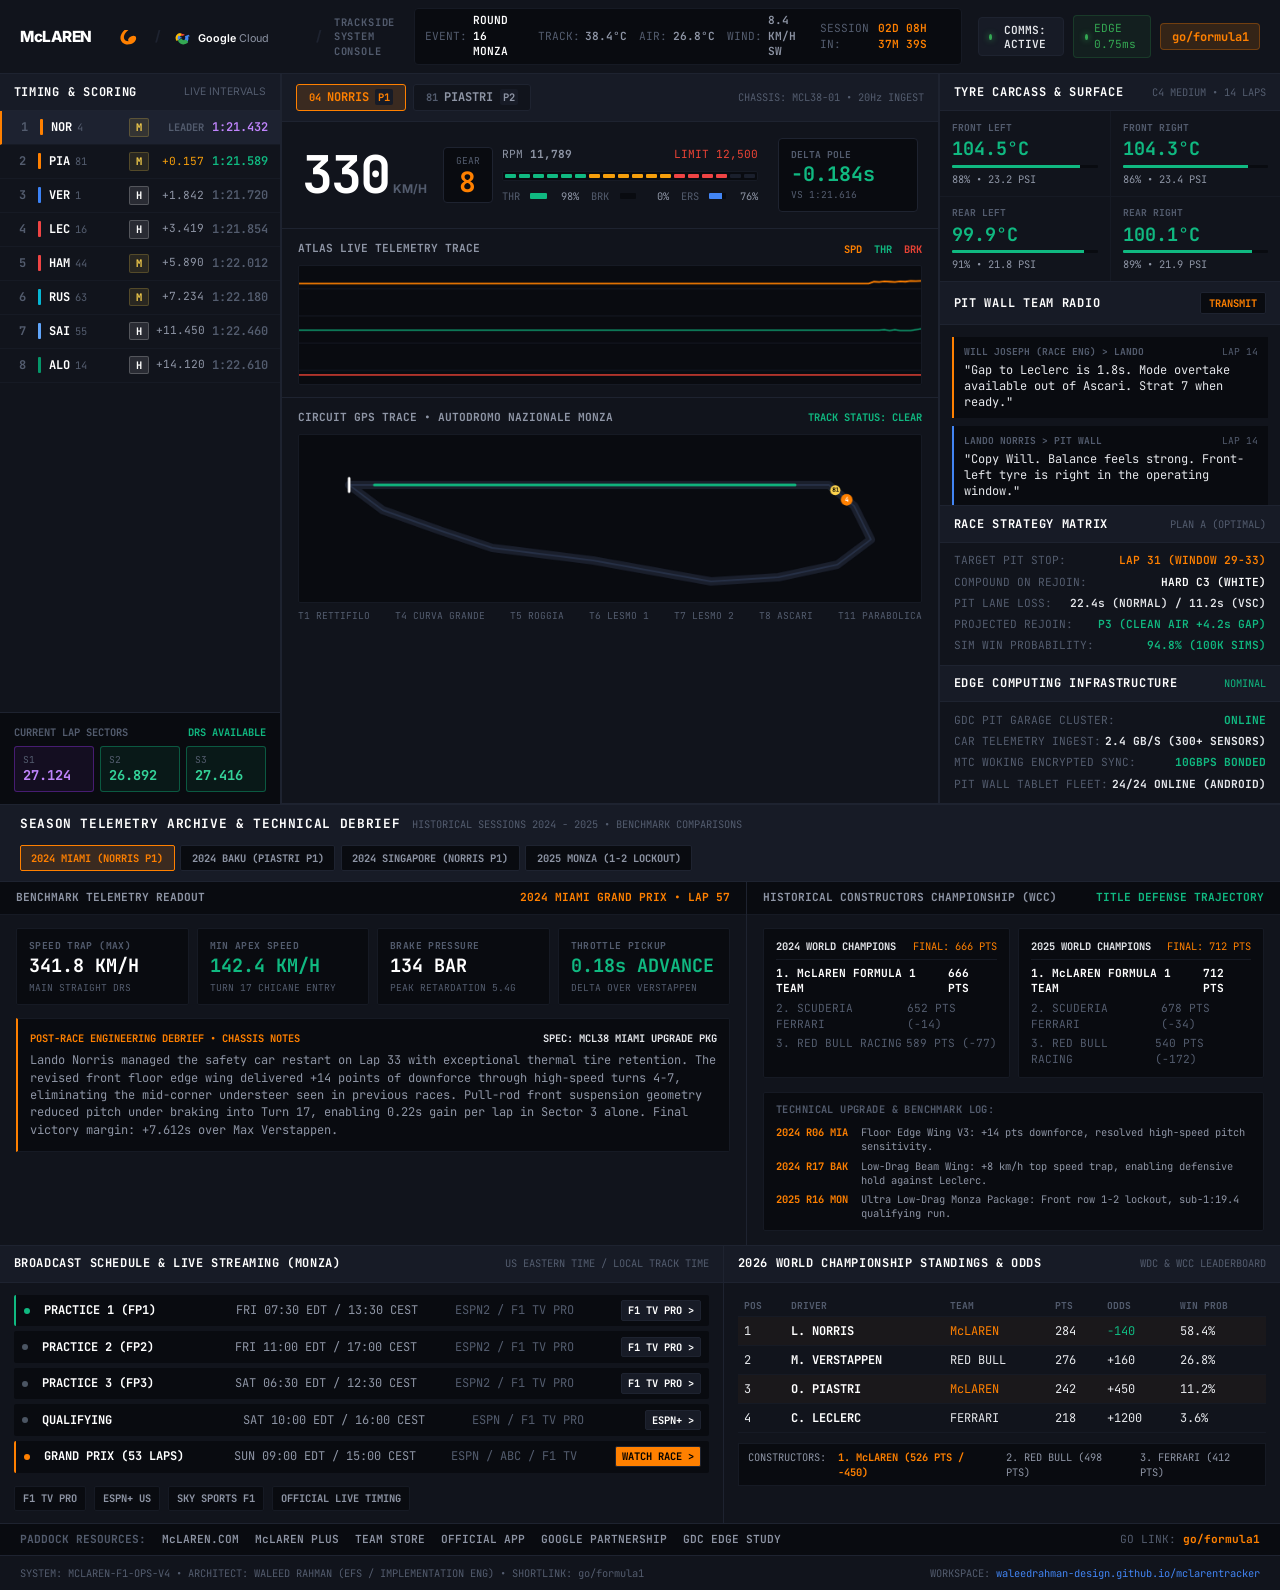
==== commit 09ae0bd5: "Add Historical Telemetry Archive (2024-2025), interactive benchmark rewatch, debrief notes, and WCC " ====
--- a/mclaren_f1_standalone.html
+++ b/mclaren_f1_standalone.html
@@ -913,6 +913,252 @@
   }
 }
 
+/* Historical Telemetry & Season Archive Section */
+.archive-section {
+  background-color: var(--panel-bg);
+  border-top: 1px solid var(--border-line);
+  display: flex;
+  flex-direction: column;
+}
+
+.archive-header-bar {
+  display: flex;
+  justify-content: space-between;
+  align-items: center;
+  padding: 0.65rem 1.25rem;
+  background-color: var(--panel-elevated);
+  border-bottom: 1px solid var(--border-line);
+  flex-wrap: wrap;
+  gap: 0.75rem;
+}
+
+.ah-left {
+  display: flex;
+  align-items: baseline;
+  gap: 0.75rem;
+}
+
+.ah-title {
+  font-size: 0.8rem;
+  font-weight: 700;
+  color: var(--text-white);
+  letter-spacing: 0.05em;
+}
+
+.ah-sub {
+  font-size: 0.65rem;
+  color: var(--text-muted);
+}
+
+.ah-selector-tabs {
+  display: flex;
+  gap: 0.35rem;
+  flex-wrap: wrap;
+}
+
+.ah-tab {
+  background-color: var(--bg-core);
+  border: 1px solid var(--border-line);
+  color: var(--text-secondary);
+  font-family: var(--font-mono);
+  font-size: 0.65rem;
+  font-weight: 700;
+  padding: 0.3rem 0.65rem;
+  border-radius: 2px;
+  cursor: pointer;
+  transition: all 0.15s ease;
+}
+
+.ah-tab:hover {
+  background-color: var(--panel-active);
+  color: var(--text-white);
+  border-color: var(--papaya);
+}
+
+.ah-tab.active {
+  background-color: var(--papaya-dim);
+  border-color: var(--papaya);
+  color: var(--papaya);
+}
+
+.archive-grid {
+  display: grid;
+  grid-template-columns: 1.4fr 1fr;
+  gap: 1px;
+  background-color: var(--border-line);
+}
+
+.archive-panel {
+  background-color: var(--panel-bg);
+  display: flex;
+  flex-direction: column;
+}
+
+.ap-bar {
+  display: flex;
+  justify-content: space-between;
+  align-items: center;
+  padding: 0.5rem 1rem;
+  background-color: var(--bg-core);
+  border-bottom: 1px solid var(--border-subtle);
+  font-size: 0.7rem;
+  font-weight: 700;
+  color: var(--text-secondary);
+}
+
+.ap-content {
+  padding: 0.85rem 1rem;
+  display: flex;
+  flex-direction: column;
+  gap: 0.85rem;
+}
+
+.telemetry-benchmark-grid {
+  display: grid;
+  grid-template-columns: repeat(4, 1fr);
+  gap: 0.5rem;
+}
+
+.bm-card {
+  background-color: var(--bg-core);
+  border: 1px solid var(--border-subtle);
+  padding: 0.6rem 0.75rem;
+  border-radius: 2px;
+  display: flex;
+  flex-direction: column;
+}
+
+.bm-k {
+  font-size: 0.6rem;
+  color: var(--text-muted);
+  font-weight: 700;
+  letter-spacing: 0.04em;
+}
+
+.bm-v {
+  font-size: 1.15rem;
+  font-weight: 700;
+  line-height: 1.2;
+  margin: 0.2rem 0;
+}
+
+.bm-sub {
+  font-size: 0.6rem;
+  color: var(--text-muted);
+}
+
+.debrief-box {
+  background-color: var(--bg-core);
+  border: 1px solid var(--border-subtle);
+  border-left: 2px solid var(--papaya);
+  padding: 0.75rem;
+  border-radius: 0 2px 2px 0;
+}
+
+.db-header {
+  display: flex;
+  justify-content: space-between;
+  font-size: 0.65rem;
+  font-weight: 700;
+  margin-bottom: 0.4rem;
+}
+
+.db-title {
+  color: var(--papaya);
+}
+
+.db-text {
+  font-size: 0.75rem;
+  color: var(--text-secondary);
+  line-height: 1.45;
+}
+
+.hist-standings-deck {
+  display: grid;
+  grid-template-columns: 1fr 1fr;
+  gap: 0.5rem;
+}
+
+.hist-season-block {
+  background-color: var(--bg-core);
+  border: 1px solid var(--border-subtle);
+  padding: 0.6rem 0.75rem;
+  border-radius: 2px;
+}
+
+.hsb-head {
+  display: flex;
+  justify-content: space-between;
+  font-size: 0.65rem;
+  border-bottom: 1px solid var(--border-subtle);
+  padding-bottom: 0.35rem;
+  margin-bottom: 0.35rem;
+}
+
+.hsb-rows {
+  display: flex;
+  flex-direction: column;
+  gap: 0.25rem;
+  font-size: 0.7rem;
+}
+
+.hsb-row {
+  display: flex;
+  justify-content: space-between;
+  color: var(--text-muted);
+}
+
+.hsb-row.champion {
+  color: var(--text-white);
+  font-weight: 700;
+}
+
+.upgrade-timeline {
+  display: flex;
+  flex-direction: column;
+  gap: 0.35rem;
+  background-color: var(--bg-core);
+  border: 1px solid var(--border-subtle);
+  padding: 0.6rem 0.75rem;
+  border-radius: 2px;
+}
+
+.ut-title {
+  font-size: 0.65rem;
+  font-weight: 700;
+  color: var(--text-muted);
+  letter-spacing: 0.04em;
+  margin-bottom: 0.15rem;
+}
+
+.ut-item {
+  display: grid;
+  grid-template-columns: 85px 1fr;
+  font-size: 0.65rem;
+  line-height: 1.35;
+}
+
+.ut-date {
+  color: var(--papaya);
+  font-weight: 700;
+}
+
+.ut-desc {
+  color: var(--text-secondary);
+}
+
+@media (max-width: 1200px) {
+  .archive-grid {
+    grid-template-columns: 1fr;
+  }
+  .telemetry-benchmark-grid {
+    grid-template-columns: 1fr 1fr;
+  }
+  .hist-standings-deck {
+    grid-template-columns: 1fr;
+  }
+}
+
 </style>
 </head>
 <body>
@@ -1337,6 +1583,139 @@
       </div>
     </aside>
   </div>
+
+  <!-- Historical Season Telemetry, Standings & Technical Debrief -->
+  <section class="archive-section">
+    <div class="archive-header-bar">
+      <div class="ah-left">
+        <span class="ah-title font-mono">SEASON TELEMETRY ARCHIVE & TECHNICAL DEBRIEF</span>
+        <span class="ah-sub font-mono">HISTORICAL SESSIONS 2024 - 2025 &bull; BENCHMARK COMPARISONS</span>
+      </div>
+      <div class="ah-selector-tabs font-mono">
+        <button class="ah-tab active" data-archive="miami2024">2024 MIAMI (NORRIS P1)</button>
+        <button class="ah-tab" data-archive="baku2024">2024 BAKU (PIASTRI P1)</button>
+        <button class="ah-tab" data-archive="singapore2024">2024 SINGAPORE (NORRIS P1)</button>
+        <button class="ah-tab" data-archive="monza2025">2025 MONZA (1-2 LOCKOUT)</button>
+      </div>
+    </div>
+
+    <div class="archive-grid">
+      <!-- Session Rewatch Telemetry Metrics -->
+      <div class="archive-panel">
+        <div class="ap-bar font-mono">
+          <span>BENCHMARK TELEMETRY READOUT</span>
+          <span class="text-papaya font-mono" id="archSessionTitle">2024 MIAMI GRAND PRIX &bull; LAP 57</span>
+        </div>
+        <div class="ap-content">
+          <div class="telemetry-benchmark-grid font-mono">
+            <div class="bm-card">
+              <span class="bm-k">SPEED TRAP (MAX)</span>
+              <strong class="bm-v font-mono text-white" id="archSpeed">341.8 KM/H</strong>
+              <span class="bm-sub">MAIN STRAIGHT DRS</span>
+            </div>
+            <div class="bm-card">
+              <span class="bm-k">MIN APEX SPEED</span>
+              <strong class="bm-v font-mono text-green" id="archApex">142.4 KM/H</strong>
+              <span class="bm-sub">TURN 17 CHICANE ENTRY</span>
+            </div>
+            <div class="bm-card">
+              <span class="bm-k">BRAKE PRESSURE</span>
+              <strong class="bm-v font-mono text-white" id="archBrake">134 BAR</strong>
+              <span class="bm-sub">PEAK RETARDATION 5.4G</span>
+            </div>
+            <div class="bm-card">
+              <span class="bm-k">THROTTLE PICKUP</span>
+              <strong class="bm-v font-mono text-green" id="archThrottle">0.18s ADVANCE</strong>
+              <span class="bm-sub">DELTA OVER VERSTAPPEN</span>
+            </div>
+          </div>
+
+          <div class="debrief-box font-mono">
+            <div class="db-header">
+              <span class="db-title">POST-RACE ENGINEERING DEBRIEF &bull; CHASSIS NOTES</span>
+              <span class="db-spec text-muted" id="archChassis">SPEC: MCL38 MIAMI UPGRADE PKG</span>
+            </div>
+            <p class="db-text" id="archDebriefText">
+              Lando Norris managed the safety car restart on Lap 33 with exceptional thermal tire retention. The revised front floor edge wing delivered +14 points of downforce through high-speed turns 4-7, eliminating the mid-corner understeer seen in previous races. Pull-rod front suspension geometry reduced pitch under braking into Turn 17, enabling 0.22s gain per lap in Sector 3 alone. Final victory margin: +7.612s over Max Verstappen.
+            </p>
+          </div>
+        </div>
+      </div>
+
+      <!-- Historical Constructors Championship Progression -->
+      <div class="archive-panel">
+        <div class="ap-bar font-mono">
+          <span>HISTORICAL CONSTRUCTORS CHAMPIONSHIP (WCC)</span>
+          <span class="text-green font-mono">TITLE DEFENSE TRAJECTORY</span>
+        </div>
+        <div class="ap-content font-mono">
+          <div class="hist-standings-deck">
+            <!-- 2024 Season Final -->
+            <div class="hist-season-block">
+              <div class="hsb-head">
+                <strong>2024 WORLD CHAMPIONS</strong>
+                <span class="text-papaya font-mono">FINAL: 666 PTS</span>
+              </div>
+              <div class="hsb-rows">
+                <div class="hsb-row champion">
+                  <span>1. McLAREN FORMULA 1 TEAM</span>
+                  <strong>666 PTS</strong>
+                </div>
+                <div class="hsb-row">
+                  <span>2. SCUDERIA FERRARI</span>
+                  <span>652 PTS (-14)</span>
+                </div>
+                <div class="hsb-row">
+                  <span>3. RED BULL RACING</span>
+                  <span>589 PTS (-77)</span>
+                </div>
+              </div>
+            </div>
+
+            <!-- 2025 Season Final -->
+            <div class="hist-season-block">
+              <div class="hsb-head">
+                <strong>2025 WORLD CHAMPIONS</strong>
+                <span class="text-papaya font-mono">FINAL: 712 PTS</span>
+              </div>
+              <div class="hsb-rows">
+                <div class="hsb-row champion">
+                  <span>1. McLAREN FORMULA 1 TEAM</span>
+                  <strong>712 PTS</strong>
+                </div>
+                <div class="hsb-row">
+                  <span>2. SCUDERIA FERRARI</span>
+                  <span>678 PTS (-34)</span>
+                </div>
+                <div class="hsb-row">
+                  <span>3. RED BULL RACING</span>
+                  <span>540 PTS (-172)</span>
+                </div>
+              </div>
+            </div>
+          </div>
+
+          <!-- Upgrade Trajectory Feed -->
+          <div class="upgrade-timeline">
+            <div class="ut-title">TECHNICAL UPGRADE & BENCHMARK LOG:</div>
+            <div class="ut-item">
+              <span class="ut-date">2024 R06 MIA</span>
+              <span class="ut-desc">Floor Edge Wing V3: +14 pts downforce, resolved high-speed pitch sensitivity.</span>
+            </div>
+            <div class="ut-item">
+              <span class="ut-date">2024 R17 BAK</span>
+              <span class="ut-desc">Low-Drag Beam Wing: +8 km/h top speed trap, enabling defensive hold against Leclerc.</span>
+            </div>
+            <div class="ut-item">
+              <span class="ut-date">2025 R16 MON</span>
+              <span class="ut-desc">Ultra Low-Drag Monza Package: Front row 1-2 lockout, sub-1:19.4 qualifying run.</span>
+            </div>
+          </div>
+        </div>
+      </div>
+    </div>
+  </section>
+
 
   <!-- Lower Deck: Broadcast Schedule, World Championship Odds & McLaren Hub -->
   <section class="lower-deck">
@@ -1985,6 +2364,77 @@
   });
 }
 
+// 10. Historical Session Telemetry Rewatch Database
+const archiveSessions = {
+  miami2024: {
+    title: "2024 MIAMI GRAND PRIX • LAP 57 (NORRIS P1)",
+    speed: "341.8 KM/H",
+    apex: "142.4 KM/H",
+    brake: "134 BAR",
+    throttle: "0.18s ADVANCE",
+    chassis: "SPEC: MCL38 MIAMI UPGRADE PKG",
+    debrief: "Lando Norris managed the safety car restart on Lap 33 with exceptional thermal tire retention. The revised front floor edge wing delivered +14 points of downforce through high-speed turns 4-7, eliminating the mid-corner understeer seen in previous races. Pull-rod front suspension geometry reduced pitch under braking into Turn 17, enabling 0.22s gain per lap in Sector 3 alone. Final victory margin: +7.612s over Max Verstappen."
+  },
+  baku2024: {
+    title: "2024 AZERBAIJAN GRAND PRIX • LAP 51 (PIASTRI P1)",
+    speed: "348.6 KM/H",
+    apex: "118.2 KM/H",
+    brake: "142 BAR",
+    throttle: "0.24s BRAKING DEPTH",
+    chassis: "SPEC: MCL38 BAKU LOW-DRAG PKG",
+    debrief: "Oscar Piastri executed an iconic 30-lap defensive drive against Charles Leclerc at 340+ km/h without making a single lock-up. Low-drag rear wing beam design generated high top-end straight-line speed into Turn 1, neutralizing Ferrari DRS overtake attempts. Front brake temperature balance remained below 620°C throughout the critical battle window."
+  },
+  singapore2024: {
+    title: "2024 SINGAPORE GRAND PRIX • LAP 62 (NORRIS P1)",
+    speed: "306.4 KM/H",
+    apex: "136.8 KM/H",
+    brake: "130 BAR",
+    throttle: "+0.35s TRACTION ADVANTAGE",
+    chassis: "SPEC: MCL38 MAXIMUM DOWNFORCE SPEC",
+    debrief: "Lando Norris delivered an undisputed masterclass at Marina Bay under the night lights, pulling an astonishing +20.945s gap to Max Verstappen. Rear tyre thermal management in Sector 3 (turns 16-19) was over 3°C cooler than the Red Bull RB20, allowing full throttle application 12 meters earlier out of slow traction zones."
+  },
+  monza2025: {
+    title: "2025 ITALIAN GRAND PRIX • QUALIFYING (1-2 LOCKOUT)",
+    speed: "354.2 KM/H",
+    apex: "178.5 KM/H",
+    brake: "145 BAR",
+    throttle: "0.12s EARLIER EXIT",
+    chassis: "SPEC: MCL39 MONZA SPECIAL SPEC",
+    debrief: "Front row lockout for McLaren at the Temple of Speed. Lando Norris (1:19.327) and Oscar Piastri (1:19.412) locked out P1 and P2 with sub-1:19.5 lap times. Slipstream synergy through Curva Grande and superior aerodynamic efficiency through the Ascari chicane yielded a 0.38s margin over Ferrari and Mercedes."
+  }
+};
+
+const ahTabs = document.querySelectorAll('.ah-tab');
+const archSessionTitle = document.getElementById('archSessionTitle');
+const archSpeed = document.getElementById('archSpeed');
+const archApex = document.getElementById('archApex');
+const archBrake = document.getElementById('archBrake');
+const archThrottle = document.getElementById('archThrottle');
+const archChassis = document.getElementById('archChassis');
+const archDebriefText = document.getElementById('archDebriefText');
+
+if (ahTabs.length > 0) {
+  ahTabs.forEach(tab => {
+    tab.addEventListener('click', () => {
+      ahTabs.forEach(t => t.classList.remove('active'));
+      tab.classList.add('active');
+      playPitRadioTone();
+
+      const key = tab.getAttribute('data-archive');
+      const data = archiveSessions[key];
+      if (data) {
+        if (archSessionTitle) archSessionTitle.textContent = data.title;
+        if (archSpeed) archSpeed.textContent = data.speed;
+        if (archApex) archApex.textContent = data.apex;
+        if (archBrake) archBrake.textContent = data.brake;
+        if (archThrottle) archThrottle.textContent = data.throttle;
+        if (archChassis) archChassis.textContent = data.chassis;
+        if (archDebriefText) archDebriefText.textContent = data.debrief;
+      }
+    });
+  });
+}
+
 </script>
 </body>
 </html>
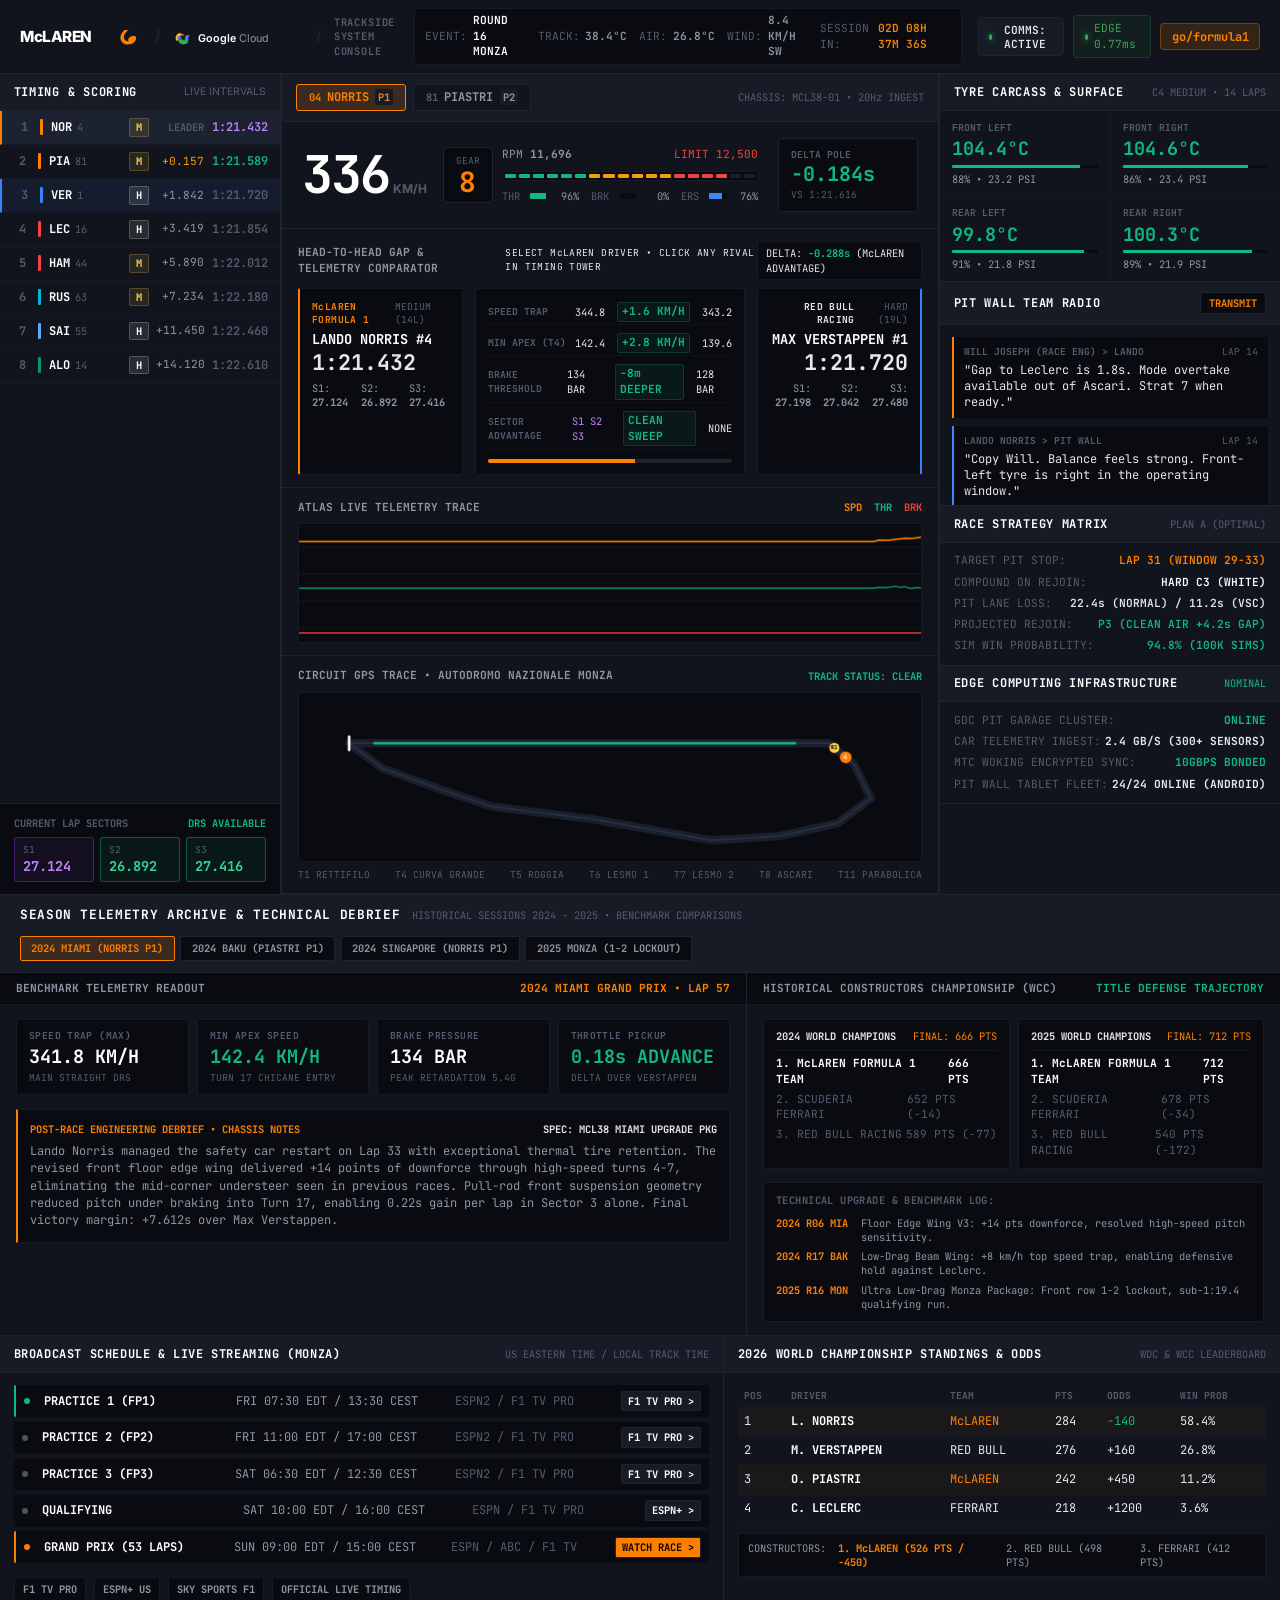
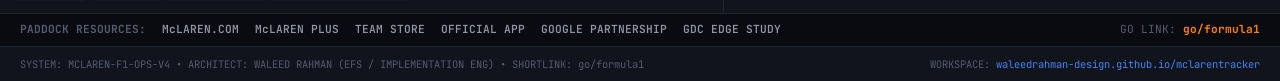
==== commit 6353431e: "Add interactive Head-to-Head Gap & Telemetry Comparator for McLaren vs grid rivals" ====
--- a/mclaren_f1_standalone.html
+++ b/mclaren_f1_standalone.html
@@ -1157,6 +1157,170 @@
   .hist-standings-deck {
     grid-template-columns: 1fr;
   }
+}
+
+/* Head-to-Head Gap & Telemetry Comparator */
+.comparator-panel {
+  background-color: var(--panel-bg);
+  border-bottom: 1px solid var(--border-line);
+}
+
+.comp-header-left {
+  display: flex;
+  align-items: baseline;
+  gap: 0.75rem;
+}
+
+.comp-hint {
+  font-size: 0.6rem;
+  letter-spacing: 0.04em;
+}
+
+.comp-status-badge {
+  font-size: 0.65rem;
+  background-color: var(--bg-core);
+  border: 1px solid var(--border-subtle);
+  padding: 0.25rem 0.5rem;
+  border-radius: 2px;
+}
+
+.comparator-deck {
+  display: grid;
+  grid-template-columns: 1.1fr 1.8fr 1.1fr;
+  gap: 0.75rem;
+  margin-top: 0.35rem;
+}
+
+.comp-driver-card {
+  background-color: var(--bg-core);
+  border: 1px solid var(--border-subtle);
+  padding: 0.65rem 0.75rem;
+  border-radius: 2px;
+  display: flex;
+  flex-direction: column;
+}
+
+.mclaren-side {
+  border-left: 2px solid var(--papaya);
+}
+
+.rival-side {
+  border-right: 2px solid #3B82F6;
+  text-align: right;
+}
+
+.rival-side .cdc-header, .rival-side .cdc-sectors {
+  justify-content: flex-end;
+}
+
+.cdc-header {
+  display: flex;
+  justify-content: space-between;
+  font-size: 0.6rem;
+  margin-bottom: 0.2rem;
+}
+
+.cdc-team {
+  font-weight: 700;
+  letter-spacing: 0.04em;
+}
+
+.cdc-tire {
+  font-size: 0.6rem;
+  color: var(--text-muted);
+}
+
+.cdc-name {
+  font-size: 0.85rem;
+  font-weight: 700;
+  color: var(--text-white);
+  margin-bottom: 0.15rem;
+}
+
+.cdc-lap {
+  font-size: 1.35rem;
+  font-weight: 700;
+  line-height: 1.1;
+  margin-bottom: 0.35rem;
+}
+
+.cdc-sectors {
+  display: flex;
+  gap: 0.5rem;
+  font-size: 0.65rem;
+  color: var(--text-secondary);
+}
+
+.comp-delta-matrix {
+  background-color: var(--bg-core);
+  border: 1px solid var(--border-subtle);
+  padding: 0.65rem 0.75rem;
+  border-radius: 2px;
+  display: flex;
+  flex-direction: column;
+  justify-content: center;
+  gap: 0.35rem;
+}
+
+.cdm-row {
+  display: flex;
+  justify-content: space-between;
+  align-items: center;
+  font-size: 0.65rem;
+  padding: 0.15rem 0;
+  border-bottom: 1px solid rgba(22, 26, 36, 0.6);
+}
+
+.cdm-row:last-of-type {
+  border-bottom: none;
+}
+
+.cdm-label {
+  color: var(--text-muted);
+  font-size: 0.6rem;
+  font-weight: 700;
+}
+
+.cdm-values {
+  display: flex;
+  align-items: center;
+  gap: 0.75rem;
+}
+
+.cdm-diff {
+  font-weight: 700;
+  font-size: 0.7rem;
+  background-color: rgba(16, 185, 129, 0.08);
+  border: 1px solid rgba(16, 185, 129, 0.2);
+  padding: 1px 4px;
+  border-radius: 2px;
+}
+
+.comp-bar-wrapper {
+  height: 4px;
+  background-color: #1E2330;
+  border-radius: 2px;
+  overflow: hidden;
+  margin-top: 0.25rem;
+  display: flex;
+}
+
+.comp-bar-fill {
+  height: 100%;
+  background-color: var(--papaya);
+  transition: width 0.25s ease;
+}
+
+@media (max-width: 1100px) {
+  .comparator-deck {
+    grid-template-columns: 1fr;
+  }
+}
+
+/* Active Rival Row */
+.tower-row.active-rival {
+  background-color: rgba(66, 133, 244, 0.08);
+  border-left: 2px solid #3B82F6;
 }
 
 </style>
@@ -1275,7 +1439,7 @@
         </div>
 
         <!-- P3 Verstappen -->
-        <div class="tower-row">
+        <div class="tower-row rival-row active-rival" data-rival="verstappen">
           <span class="t-pos">3</span>
           <span class="t-badge t-rb"></span>
           <div class="t-driver">
@@ -1288,7 +1452,7 @@
         </div>
 
         <!-- P4 Leclerc -->
-        <div class="tower-row">
+        <div class="tower-row rival-row" data-rival="leclerc">
           <span class="t-pos">4</span>
           <span class="t-badge t-ferrari"></span>
           <div class="t-driver">
@@ -1301,7 +1465,7 @@
         </div>
 
         <!-- P5 Hamilton -->
-        <div class="tower-row">
+        <div class="tower-row rival-row" data-rival="hamilton">
           <span class="t-pos">5</span>
           <span class="t-badge t-ferrari"></span>
           <div class="t-driver">
@@ -1314,7 +1478,7 @@
         </div>
 
         <!-- P6 Russell -->
-        <div class="tower-row">
+        <div class="tower-row rival-row" data-rival="russell">
           <span class="t-pos">6</span>
           <span class="t-badge t-merc"></span>
           <div class="t-driver">
@@ -1327,7 +1491,7 @@
         </div>
 
         <!-- P7 Sainz -->
-        <div class="tower-row">
+        <div class="tower-row rival-row" data-rival="sainz">
           <span class="t-pos">7</span>
           <span class="t-badge t-williams"></span>
           <div class="t-driver">
@@ -1340,7 +1504,7 @@
         </div>
 
         <!-- P8 Alonso -->
-        <div class="tower-row">
+        <div class="tower-row rival-row" data-rival="alonso">
           <span class="t-pos">8</span>
           <span class="t-badge t-aston"></span>
           <div class="t-driver">
@@ -1443,6 +1607,93 @@
           <span class="delta-sub font-mono">VS 1:21.616</span>
         </div>
       </div>
+
+      <!-- Head-to-Head Telemetry & Gap Comparator -->
+      <div class="sub-panel comparator-panel">
+        <div class="sub-panel-bar">
+          <div class="comp-header-left">
+            <span class="sub-title font-mono">HEAD-TO-HEAD GAP & TELEMETRY COMPARATOR</span>
+            <span class="comp-hint font-mono text-muted">SELECT McLAREN DRIVER &bull; CLICK ANY RIVAL IN TIMING TOWER</span>
+          </div>
+          <div class="comp-status-badge font-mono" id="compDeltaBadge">
+            DELTA: <strong class="text-green" id="compNetDelta">-0.288s</strong> (McLAREN ADVANTAGE)
+          </div>
+        </div>
+
+        <div class="comparator-deck font-mono">
+          <!-- Driver 1 (McLaren) -->
+          <div class="comp-driver-card mclaren-side">
+            <div class="cdc-header">
+              <span class="cdc-team text-papaya">McLAREN FORMULA 1</span>
+              <span class="cdc-tire" id="compTire1">MEDIUM (14L)</span>
+            </div>
+            <div class="cdc-name" id="compDriver1Name">LANDO NORRIS #4</div>
+            <div class="cdc-lap" id="compLap1">1:21.432</div>
+            <div class="cdc-sectors">
+              <span>S1: <strong id="compS1_1">27.124</strong></span>
+              <span>S2: <strong id="compS2_1">26.892</strong></span>
+              <span>S3: <strong id="compS3_1">27.416</strong></span>
+            </div>
+          </div>
+
+          <!-- Center Delta Telemetry Grid -->
+          <div class="comp-delta-matrix">
+            <div class="cdm-row">
+              <span class="cdm-label">SPEED TRAP</span>
+              <div class="cdm-values">
+                <span id="compSpeed1">344.8</span>
+                <span class="cdm-diff text-green" id="compSpeedDiff">+1.6 KM/H</span>
+                <span id="compSpeed2">343.2</span>
+              </div>
+            </div>
+            <div class="cdm-row">
+              <span class="cdm-label">MIN APEX (T4)</span>
+              <div class="cdm-values">
+                <span id="compApex1">142.4</span>
+                <span class="cdm-diff text-green" id="compApexDiff">+2.8 KM/H</span>
+                <span id="compApex2">139.6</span>
+              </div>
+            </div>
+            <div class="cdm-row">
+              <span class="cdm-label">BRAKE THRESHOLD</span>
+              <div class="cdm-values">
+                <span>134 BAR</span>
+                <span class="cdm-diff text-green" id="compBrakeDiff">-8m DEEPER</span>
+                <span>128 BAR</span>
+              </div>
+            </div>
+            <div class="cdm-row">
+              <span class="cdm-label">SECTOR ADVANTAGE</span>
+              <div class="cdm-values">
+                <span class="text-purple">S1 S2 S3</span>
+                <span class="cdm-diff text-green">CLEAN SWEEP</span>
+                <span class="text-muted">NONE</span>
+              </div>
+            </div>
+
+            <!-- Dynamic Delta Bar Indicator -->
+            <div class="comp-bar-wrapper">
+              <div class="comp-bar-fill mclaren-fill" id="compBarFill" style="width: 62%;"></div>
+            </div>
+          </div>
+
+          <!-- Driver 2 (Rival) -->
+          <div class="comp-driver-card rival-side">
+            <div class="cdc-header">
+              <span class="cdc-team" id="compTeam2">RED BULL RACING</span>
+              <span class="cdc-tire" id="compTire2">HARD (19L)</span>
+            </div>
+            <div class="cdc-name" id="compDriver2Name">MAX VERSTAPPEN #1</div>
+            <div class="cdc-lap text-secondary" id="compLap2">1:21.720</div>
+            <div class="cdc-sectors text-secondary">
+              <span>S1: <strong id="compS2_1_val">27.198</strong></span>
+              <span>S2: <strong id="compS2_2_val">27.042</strong></span>
+              <span>S3: <strong id="compS2_3_val">27.480</strong></span>
+            </div>
+          </div>
+        </div>
+      </div>
+
 
       <!-- ATLAS Rolling Telemetry Chart -->
       <div class="sub-panel waveform-container">
@@ -2005,6 +2256,7 @@
     if (rowNorris) rowNorris.classList.remove('active');
   }
   playPitRadioTone();
+  if (typeof updateHeadToHeadComparator === "function") updateHeadToHeadComparator();
 }
 
 if (btnLando) btnLando.addEventListener('click', () => setDriver('norris'));
@@ -2435,6 +2687,181 @@
   });
 }
 
+// 11. Head-to-Head Gap & Telemetry Comparator Engine
+const rivalData = {
+  verstappen: {
+    name: "MAX VERSTAPPEN #1",
+    team: "RED BULL RACING",
+    lap: "1:21.720",
+    lapSec: 81.720,
+    s1: "27.198",
+    s2: "27.042",
+    s3: "27.480",
+    speed: 343.2,
+    apex: 139.6,
+    tire: "HARD (19L)",
+    color: "#3B82F6"
+  },
+  leclerc: {
+    name: "CHARLES LECLERC #16",
+    team: "SCUDERIA FERRARI",
+    lap: "1:21.854",
+    lapSec: 81.854,
+    s1: "27.240",
+    s2: "27.088",
+    s3: "27.526",
+    speed: 345.6,
+    apex: 138.9,
+    tire: "HARD (18L)",
+    color: "#EF4444"
+  },
+  hamilton: {
+    name: "LEWIS HAMILTON #44",
+    team: "SCUDERIA FERRARI",
+    lap: "1:22.012",
+    lapSec: 82.012,
+    s1: "27.312",
+    s2: "27.140",
+    s3: "27.560",
+    speed: 341.0,
+    apex: 140.2,
+    tire: "MEDIUM (12L)",
+    color: "#EF4444"
+  },
+  russell: {
+    name: "GEORGE RUSSELL #63",
+    team: "MERCEDES-AMG",
+    lap: "1:22.180",
+    lapSec: 82.180,
+    s1: "27.345",
+    s2: "27.195",
+    s3: "27.640",
+    speed: 340.4,
+    apex: 139.8,
+    tire: "MEDIUM (15L)",
+    color: "#06B6D4"
+  },
+  sainz: {
+    name: "CARLOS SAINZ #55",
+    team: "WILLIAMS RACING",
+    lap: "1:22.460",
+    lapSec: 82.460,
+    s1: "27.410",
+    s2: "27.320",
+    s3: "27.730",
+    speed: 339.8,
+    apex: 138.2,
+    tire: "HARD (21L)",
+    color: "#60A5FA"
+  },
+  alonso: {
+    name: "FERNANDO ALONSO #14",
+    team: "ASTON MARTIN",
+    lap: "1:22.610",
+    lapSec: 82.610,
+    s1: "27.480",
+    s2: "27.380",
+    s3: "27.750",
+    speed: 338.5,
+    apex: 137.9,
+    tire: "HARD (22L)",
+    color: "#059669"
+  }
+};
+
+let activeRivalKey = 'verstappen';
+
+function updateHeadToHeadComparator() {
+  const mcl = telemetryState[activeDriver];
+  const riv = rivalData[activeRivalKey];
+  if (!mcl || !riv) return;
+
+  const mclLapSec = activeDriver === 'norris' ? 81.432 : 81.589;
+  const delta = (mclLapSec - riv.lapSec).toFixed(3);
+
+  const compDriver1Name = document.getElementById('compDriver1Name');
+  const compLap1 = document.getElementById('compLap1');
+  const compTire1 = document.getElementById('compTire1');
+  const compS1_1 = document.getElementById('compS1_1');
+  const compS2_1 = document.getElementById('compS2_1');
+  const compS3_1 = document.getElementById('compS3_1');
+
+  const compDriver2Name = document.getElementById('compDriver2Name');
+  const compTeam2 = document.getElementById('compTeam2');
+  const compLap2 = document.getElementById('compLap2');
+  const compTire2 = document.getElementById('compTire2');
+  const compS2_1_val = document.getElementById('compS2_1_val');
+  const compS2_2_val = document.getElementById('compS2_2_val');
+  const compS2_3_val = document.getElementById('compS2_3_val');
+
+  const compNetDelta = document.getElementById('compNetDelta');
+  const compSpeed1 = document.getElementById('compSpeed1');
+  const compSpeed2 = document.getElementById('compSpeed2');
+  const compSpeedDiff = document.getElementById('compSpeedDiff');
+  const compApex1 = document.getElementById('compApex1');
+  const compApex2 = document.getElementById('compApex2');
+  const compApexDiff = document.getElementById('compApexDiff');
+  const compBarFill = document.getElementById('compBarFill');
+
+  if (compDriver1Name) compDriver1Name.textContent = `${mcl.name.toUpperCase()} #${mcl.num}`;
+  if (compLap1) compLap1.textContent = activeDriver === 'norris' ? '1:21.432' : '1:21.589';
+  if (compTire1) compTire1.textContent = 'MEDIUM (14L)';
+  if (compS1_1) compS1_1.textContent = mcl.s1;
+  if (compS2_1) compS2_1.textContent = mcl.s2;
+  if (compS3_1) compS3_1.textContent = mcl.s3;
+
+  if (compDriver2Name) compDriver2Name.textContent = riv.name;
+  if (compTeam2) compTeam2.textContent = riv.team;
+  if (compLap2) compLap2.textContent = riv.lap;
+  if (compTire2) compTire2.textContent = riv.tire;
+  if (compS2_1_val) compS2_1_val.textContent = riv.s1;
+  if (compS2_2_val) compS2_2_val.textContent = riv.s2;
+  if (compS2_3_val) compS2_3_val.textContent = riv.s3;
+
+  if (compNetDelta) {
+    compNetDelta.textContent = `${delta}s`;
+    compNetDelta.className = delta < 0 ? 'text-green' : 'text-red';
+  }
+
+  const mclSpeed = activeDriver === 'norris' ? 344.8 : 342.1;
+  const mclApex = activeDriver === 'norris' ? 142.4 : 141.8;
+  const speedDiff = (mclSpeed - riv.speed).toFixed(1);
+  const apexDiff = (mclApex - riv.apex).toFixed(1);
+
+  if (compSpeed1) compSpeed1.textContent = mclSpeed.toFixed(1);
+  if (compSpeed2) compSpeed2.textContent = riv.speed.toFixed(1);
+  if (compSpeedDiff) {
+    compSpeedDiff.textContent = `${speedDiff > 0 ? '+' : ''}${speedDiff} KM/H`;
+    compSpeedDiff.className = speedDiff >= 0 ? 'cdm-diff text-green' : 'cdm-diff text-red';
+  }
+
+  if (compApex1) compApex1.textContent = mclApex.toFixed(1);
+  if (compApex2) compApex2.textContent = riv.apex.toFixed(1);
+  if (compApexDiff) {
+    compApexDiff.textContent = `${apexDiff > 0 ? '+' : ''}${apexDiff} KM/H`;
+    compApexDiff.className = apexDiff >= 0 ? 'cdm-diff text-green' : 'cdm-diff text-red';
+  }
+
+  if (compBarFill) {
+    const ratio = Math.max(30, Math.min(75, 50 - (parseFloat(delta) * 35)));
+    compBarFill.style.width = `${ratio}%`;
+  }
+}
+
+const rivalRows = document.querySelectorAll('.rival-row');
+rivalRows.forEach(row => {
+  row.addEventListener('click', () => {
+    rivalRows.forEach(r => r.classList.remove('active-rival'));
+    row.classList.add('active-rival');
+    playPitRadioTone();
+
+    activeRivalKey = row.getAttribute('data-rival');
+    updateHeadToHeadComparator();
+  });
+});
+
+updateHeadToHeadComparator();
+
 </script>
 </body>
 </html>
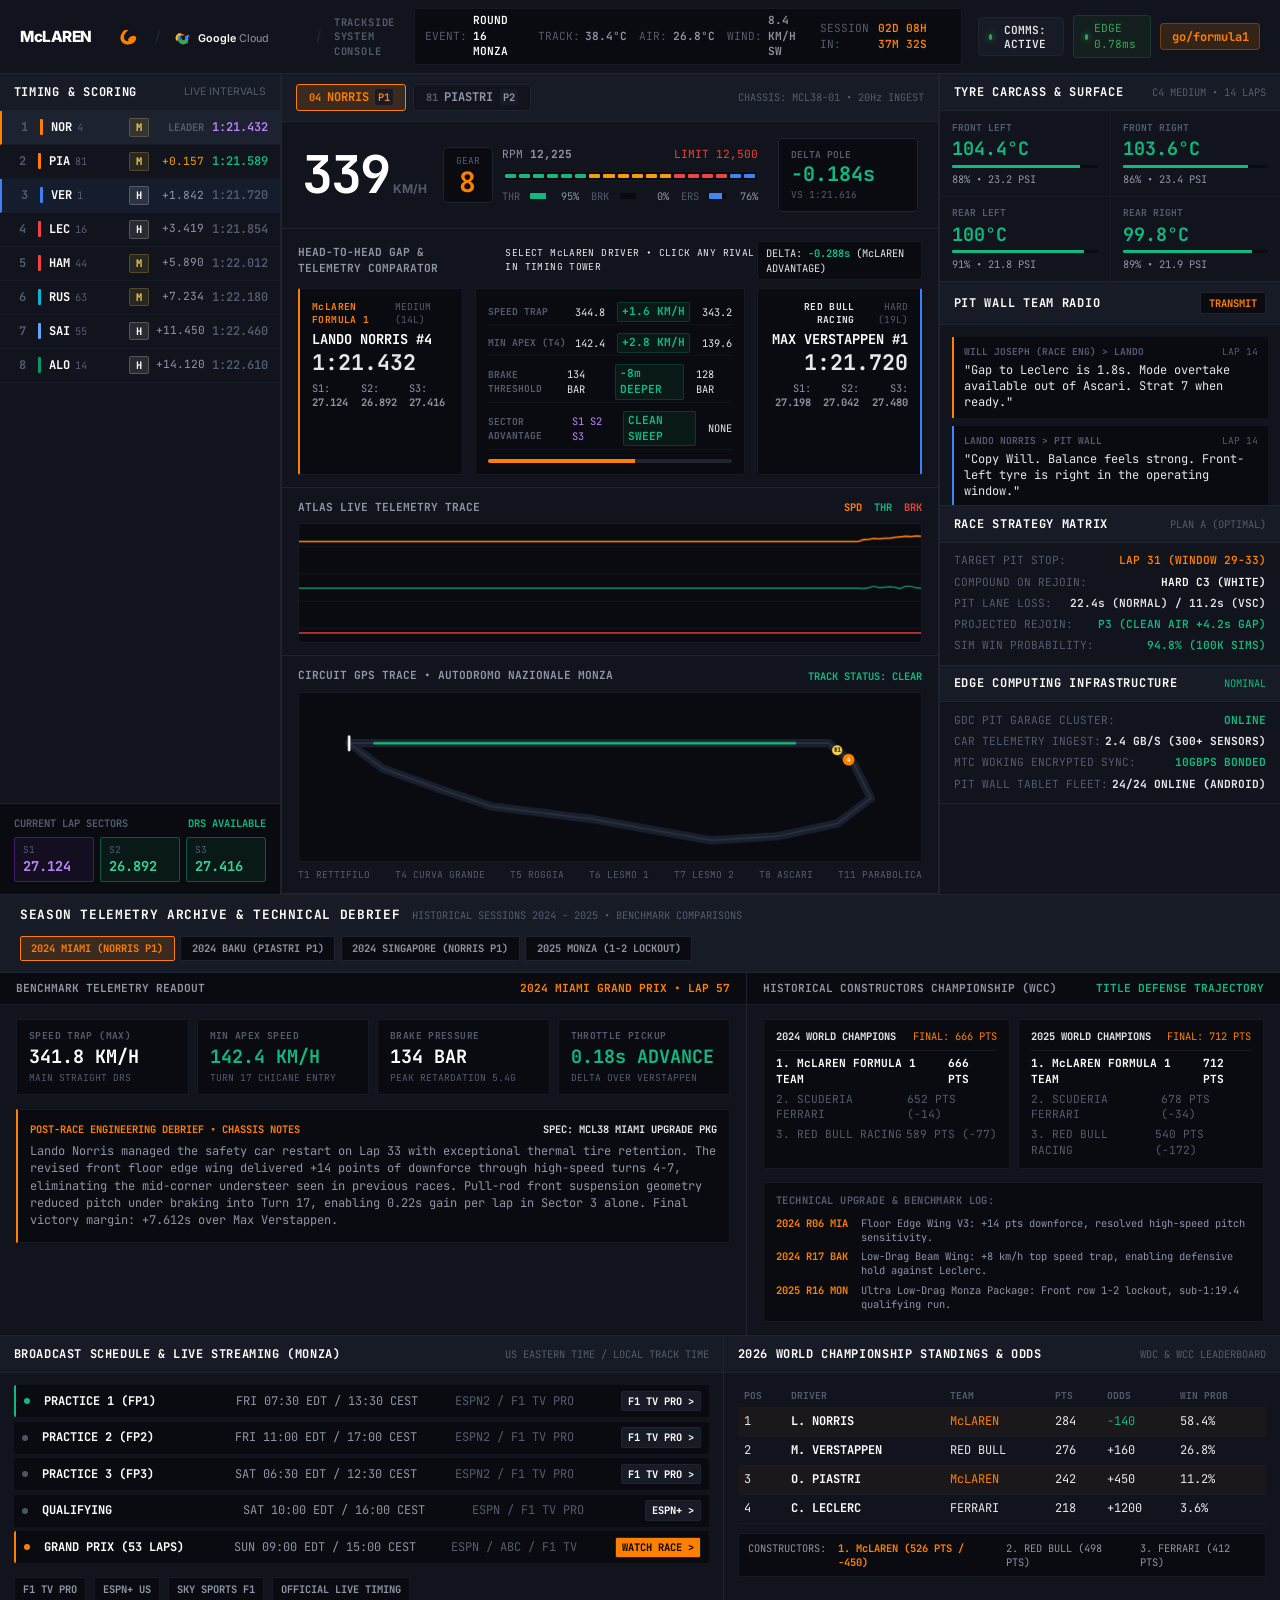
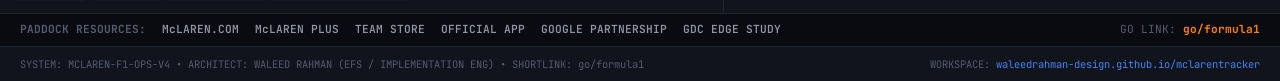
==== commit 6a862758: "Add favicon.svg and manifest.json for standalone native window mode" ====
--- a/mclaren_f1_standalone.html
+++ b/mclaren_f1_standalone.html
@@ -7,6 +7,8 @@
   <link rel="preconnect" href="https://fonts.googleapis.com">
   <link rel="preconnect" href="https://fonts.gstatic.com" crossorigin>
   <link href="https://fonts.googleapis.com/css2?family=Inter:wght@400;500;600;700&family=JetBrains+Mono:wght@400;500;600;700&display=swap" rel="stylesheet">
+  <link rel="icon" type="image/svg+xml" href="favicon.svg">
+  <link rel="manifest" href="manifest.json">
   <style>
 :root {
   --bg-core: #090B10;
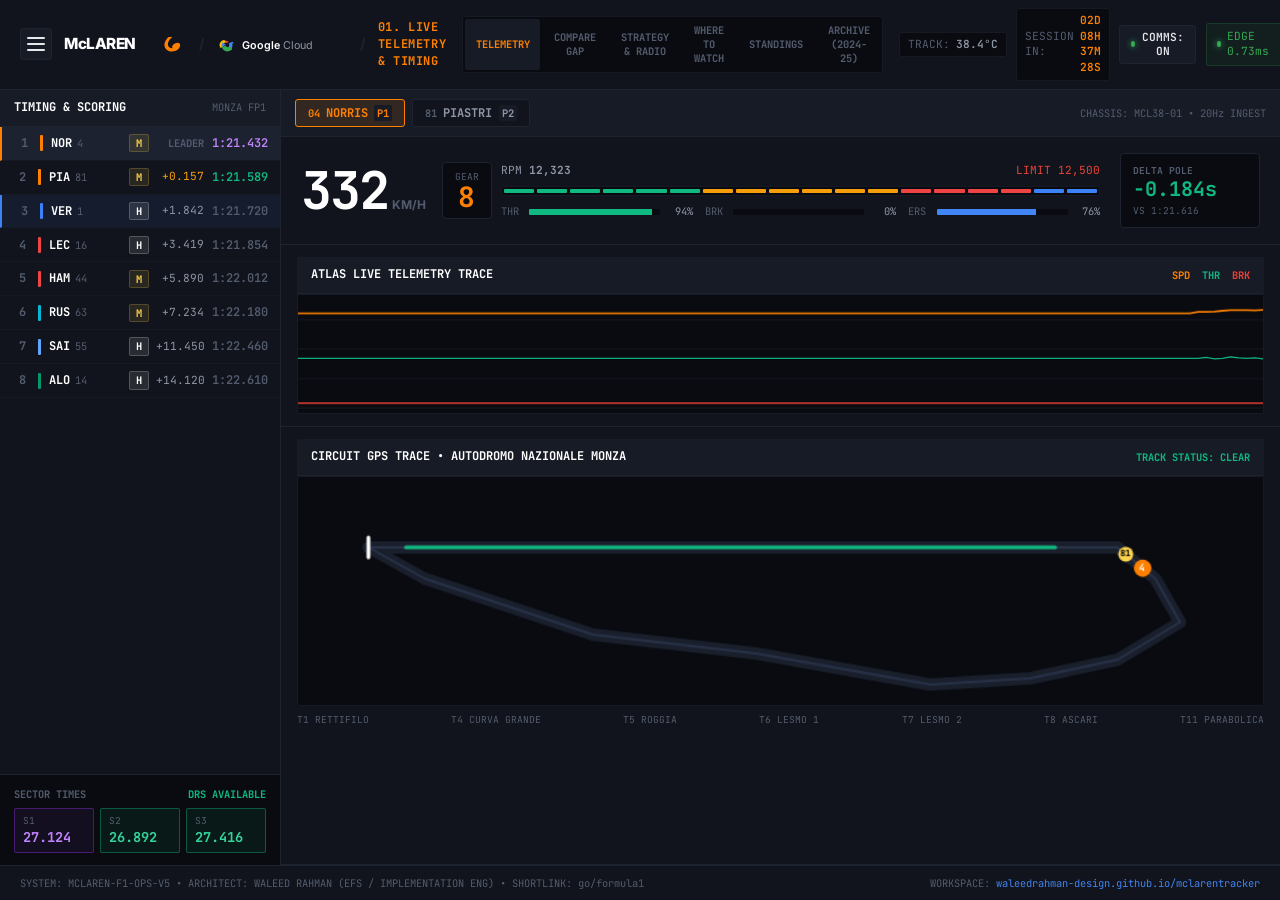
==== commit fa529f57: "Refactor console into distinct focused pages with slide-out burger navigation drawer" ====
--- a/mclaren_f1_standalone.html
+++ b/mclaren_f1_standalone.html
@@ -4,11 +4,11 @@
   <meta charset="UTF-8">
   <meta name="viewport" content="width=device-width, initial-scale=1.0">
   <title>MCLAREN F1 • PIT WALL TELEMETRY (go/formula1)</title>
+  <link rel="icon" type="image/svg+xml" href="favicon.svg">
+  <link rel="manifest" href="manifest.json">
   <link rel="preconnect" href="https://fonts.googleapis.com">
   <link rel="preconnect" href="https://fonts.gstatic.com" crossorigin>
   <link href="https://fonts.googleapis.com/css2?family=Inter:wght@400;500;600;700&family=JetBrains+Mono:wght@400;500;600;700&display=swap" rel="stylesheet">
-  <link rel="icon" type="image/svg+xml" href="favicon.svg">
-  <link rel="manifest" href="manifest.json">
   <style>
 :root {
   --bg-core: #090B10;
@@ -20,7 +20,7 @@
   --border-subtle: #161A24;
 
   --papaya: #FF8000;
-  --papaya-dim: rgba(255, 128, 0, 0.15);
+  --papaya-dim: rgba(255, 128, 0, 0.12);
 
   --g-blue: #4285F4;
   --g-green: #34A853;
@@ -55,6 +55,7 @@
   min-height: 100vh;
   display: flex;
   flex-direction: column;
+  overflow-x: hidden;
 }
 
 .font-mono { font-family: var(--font-mono); }
@@ -64,8 +65,9 @@
 .text-yellow { color: var(--yellow-sector) !important; }
 .text-red { color: var(--g-red) !important; }
 .text-purple { color: #C084FC !important; }
-
-/* 1. Header Command Console */
+.text-secondary { color: var(--text-secondary) !important; }
+
+/* 1. Header Command Bar */
 .console-header {
   display: flex;
   justify-content: space-between;
@@ -73,32 +75,57 @@
   padding: 0.5rem 1.25rem;
   background-color: var(--panel-bg);
   border-bottom: 1px solid var(--border-line);
+  position: sticky;
+  top: 0;
+  z-index: 100;
   gap: 1rem;
 }
 
-.header-cluster-left {
+.header-left {
   display: flex;
   align-items: center;
   gap: 0.75rem;
 }
 
+/* Burger Button */
+.burger-menu-btn {
+  background-color: var(--panel-elevated);
+  border: 1px solid var(--border-line);
+  width: 32px;
+  height: 32px;
+  border-radius: 3px;
+  cursor: pointer;
+  display: flex;
+  flex-direction: column;
+  justify-content: center;
+  align-items: center;
+  gap: 4px;
+  padding: 6px;
+  transition: all 0.15s ease;
+}
+
+.burger-menu-btn:hover {
+  background-color: var(--panel-active);
+  border-color: var(--papaya);
+}
+
+.burger-bar {
+  display: block;
+  width: 18px;
+  height: 2px;
+  background-color: var(--text-primary);
+  border-radius: 1px;
+  transition: all 0.2s ease;
+}
+
 .logo-anchor {
   display: flex;
   align-items: center;
   text-decoration: none;
 }
 
-.mclaren-svg {
-  height: 20px;
-  width: auto;
-  display: block;
-}
-
-.google-cloud-svg {
-  height: 20px;
-  width: auto;
-  display: block;
-}
+.mclaren-svg { height: 20px; width: auto; display: block; }
+.google-cloud-svg { height: 20px; width: auto; display: block; }
 
 .header-divider {
   color: var(--border-line);
@@ -106,22 +133,50 @@
   font-size: 0.9rem;
 }
 
-.console-label {
+.active-page-title {
+  font-size: 0.75rem;
+  font-weight: 700;
+  color: var(--papaya);
+  letter-spacing: 0.05em;
+}
+
+/* Quick Nav Bar on Desktop */
+.quick-nav-bar {
+  display: flex;
+  gap: 0.25rem;
+  background-color: var(--bg-core);
+  padding: 2px;
+  border-radius: 3px;
+  border: 1px solid var(--border-subtle);
+}
+
+.qn-item {
+  background-color: transparent;
+  border: none;
+  color: var(--text-muted);
   font-family: var(--font-mono);
   font-size: 0.65rem;
   font-weight: 700;
-  color: var(--text-muted);
-  letter-spacing: 0.08em;
-}
-
-.header-cluster-mid {
+  padding: 0.3rem 0.65rem;
+  border-radius: 2px;
+  cursor: pointer;
+  transition: all 0.15s ease;
+}
+
+.qn-item:hover {
+  color: var(--text-white);
+  background-color: var(--panel-elevated);
+}
+
+.qn-item.active {
+  background-color: var(--panel-elevated);
+  color: var(--papaya);
+}
+
+.header-right {
   display: flex;
   align-items: center;
-  gap: 0.75rem;
-  background-color: var(--bg-core);
-  padding: 0.25rem 0.65rem;
-  border-radius: 4px;
-  border: 1px solid var(--border-subtle);
+  gap: 0.6rem;
 }
 
 .telemetry-pill {
@@ -130,16 +185,14 @@
   gap: 0.35rem;
   font-size: 0.7rem;
   font-family: var(--font-mono);
+  background-color: var(--bg-core);
+  padding: 0.25rem 0.5rem;
+  border-radius: 3px;
+  border: 1px solid var(--border-subtle);
 }
 
 .pill-k { color: var(--text-muted); }
 .pill-v { color: var(--text-secondary); font-weight: 600; }
-
-.header-cluster-right {
-  display: flex;
-  align-items: center;
-  gap: 0.6rem;
-}
 
 .comms-btn {
   background-color: var(--panel-elevated);
@@ -149,7 +202,7 @@
   font-size: 0.7rem;
   font-weight: 600;
   padding: 0.3rem 0.65rem;
-  border-radius: 4px;
+  border-radius: 3px;
   cursor: pointer;
   display: flex;
   align-items: center;
@@ -191,7 +244,7 @@
   color: var(--g-green);
   background-color: rgba(52, 168, 83, 0.08);
   padding: 0.3rem 0.65rem;
-  border-radius: 4px;
+  border-radius: 3px;
   border: 1px solid rgba(52, 168, 83, 0.2);
 }
 
@@ -199,7 +252,7 @@
   background-color: var(--papaya-dim);
   border: 1px solid rgba(255, 128, 0, 0.3);
   padding: 0.3rem 0.65rem;
-  border-radius: 4px;
+  border-radius: 3px;
   cursor: pointer;
 }
 
@@ -210,22 +263,247 @@
   font-weight: 700;
 }
 
-/* 2. Main Console Grid (3 Columns) */
-.console-grid {
+/* 2. Slide-Out Burger Drawer */
+.burger-backdrop {
+  position: fixed;
+  top: 0;
+  left: 0;
+  width: 100vw;
+  height: 100vh;
+  background-color: rgba(0, 0, 0, 0.7);
+  z-index: 200;
+  opacity: 0;
+  visibility: hidden;
+  transition: opacity 0.2s ease, visibility 0.2s ease;
+}
+
+.burger-backdrop.open {
+  opacity: 1;
+  visibility: visible;
+}
+
+.burger-drawer {
+  position: fixed;
+  top: 0;
+  left: 0;
+  width: 380px;
+  max-width: 85vw;
+  height: 100vh;
+  background-color: var(--panel-bg);
+  border-right: 1px solid var(--border-line);
+  z-index: 210;
+  transform: translateX(-100%);
+  transition: transform 0.25s cubic-bezier(0.16, 1, 0.3, 1);
+  display: flex;
+  flex-direction: column;
+}
+
+.burger-drawer.open {
+  transform: translateX(0);
+}
+
+.drawer-header {
+  display: flex;
+  justify-content: space-between;
+  align-items: center;
+  padding: 1rem 1.25rem;
+  background-color: var(--panel-elevated);
+  border-bottom: 1px solid var(--border-line);
+}
+
+.drawer-title {
+  font-size: 0.8rem;
+  font-weight: 700;
+  color: var(--text-white);
+  letter-spacing: 0.06em;
+}
+
+.drawer-close-btn {
+  background: none;
+  border: none;
+  font-size: 1.5rem;
+  line-height: 1;
+  color: var(--text-muted);
+  cursor: pointer;
+  transition: color 0.15s ease;
+}
+
+.drawer-close-btn:hover {
+  color: var(--papaya);
+}
+
+.drawer-nav-list {
+  display: flex;
+  flex-direction: column;
+  padding: 0.75rem 0;
+  flex: 1;
+  overflow-y: auto;
+}
+
+.drawer-link {
+  display: flex;
+  align-items: flex-start;
+  gap: 1rem;
+  padding: 0.85rem 1.25rem;
+  background: none;
+  border: none;
+  border-left: 3px solid transparent;
+  color: var(--text-secondary);
+  text-align: left;
+  cursor: pointer;
+  transition: all 0.15s ease;
+  font-family: var(--font-mono);
+}
+
+.drawer-link:hover {
+  background-color: var(--panel-elevated);
+  color: var(--text-white);
+}
+
+.drawer-link.active {
+  background-color: var(--panel-active);
+  border-left-color: var(--papaya);
+  color: var(--text-white);
+}
+
+.dl-num {
+  font-size: 0.75rem;
+  font-weight: 700;
+  color: var(--text-muted);
+  margin-top: 2px;
+}
+
+.drawer-link.active .dl-num {
+  color: var(--papaya);
+}
+
+.dl-body {
+  display: flex;
+  flex-direction: column;
+  gap: 0.2rem;
+}
+
+.dl-text {
+  font-size: 0.85rem;
+  font-weight: 700;
+}
+
+.dl-sub {
+  font-size: 0.65rem;
+  color: var(--text-muted);
+  line-height: 1.35;
+}
+
+.drawer-footer {
+  padding: 1rem 1.25rem;
+  background-color: var(--bg-core);
+  border-top: 1px solid var(--border-line);
+  display: flex;
+  flex-direction: column;
+  gap: 0.5rem;
+}
+
+.df-label {
+  font-size: 0.65rem;
+  font-weight: 700;
+  color: var(--text-muted);
+}
+
+.df-links {
+  display: flex;
+  flex-wrap: wrap;
+  gap: 0.75rem;
+  font-size: 0.7rem;
+}
+
+.df-links a {
+  color: var(--text-secondary);
+  text-decoration: none;
+}
+
+.df-links a:hover {
+  color: var(--papaya);
+}
+
+.df-golink {
+  font-size: 0.7rem;
+  color: var(--text-muted);
+  margin-top: 0.25rem;
+}
+
+.df-golink strong {
+  color: var(--papaya);
+}
+
+/* 3. Multi-Page Container */
+.pages-container {
+  flex: 1;
+  display: flex;
+  flex-direction: column;
+}
+
+.page-view {
+  display: none;
+  flex: 1;
+}
+
+.page-view.active {
+  display: flex;
+  flex-direction: column;
+}
+
+.page-wrapper {
+  padding: 1.25rem;
+  display: flex;
+  flex-direction: column;
+  gap: 1rem;
+}
+
+.page-header-box {
+  display: flex;
+  justify-content: space-between;
+  align-items: center;
+  padding: 0.85rem 1.25rem;
+  background-color: var(--panel-bg);
+  border: 1px solid var(--border-line);
+  border-radius: 3px;
+}
+
+.page-main-heading {
+  font-size: 0.95rem;
+  font-weight: 700;
+  color: var(--text-white);
+  letter-spacing: 0.05em;
+}
+
+.page-subheading {
+  font-size: 0.65rem;
+  color: var(--text-muted);
+}
+
+/* Page 1: Telemetry Layout */
+.telemetry-layout {
   display: grid;
-  grid-template-columns: 280px 1fr 340px;
+  grid-template-columns: 280px 1fr;
+  flex: 1;
+  background-color: var(--border-line);
   gap: 1px;
-  background-color: var(--border-line);
-  flex: 1;
-}
-
-.console-panel {
+}
+
+.timing-tower-card {
   background-color: var(--panel-bg);
   display: flex;
   flex-direction: column;
 }
 
-.panel-bar {
+.telemetry-main-panel {
+  background-color: var(--panel-bg);
+  display: flex;
+  flex-direction: column;
+}
+
+/* Reused Technical Components */
+.panel-bar, .sub-panel-bar {
   display: flex;
   justify-content: space-between;
   align-items: center;
@@ -234,20 +512,18 @@
   border-bottom: 1px solid var(--border-line);
 }
 
-.panel-heading {
+.sub-title {
+  font-family: var(--font-mono);
   font-size: 0.75rem;
-  font-family: var(--font-mono);
   font-weight: 700;
-  letter-spacing: 0.06em;
   color: var(--text-white);
 }
 
-.panel-meta {
+.panel-meta, .sub-meta {
   font-size: 0.65rem;
   color: var(--text-muted);
 }
 
-/* Column 1: Timing Tower */
 .timing-tower {
   display: flex;
   flex-direction: column;
@@ -267,17 +543,11 @@
   transition: background-color 0.1s ease;
 }
 
-.tower-row:hover {
-  background-color: var(--panel-elevated);
-}
-
-.tower-row.active {
-  background-color: var(--panel-active);
-  border-left: 2px solid var(--papaya);
-}
+.tower-row:hover { background-color: var(--panel-elevated); }
+.tower-row.active { background-color: var(--panel-active); border-left: 2px solid var(--papaya); }
+.tower-row.active-rival { background-color: rgba(66, 133, 244, 0.08); border-left: 2px solid #3B82F6; }
 
 .t-pos { font-weight: 700; color: var(--text-muted); text-align: center; }
-
 .t-badge { width: 3px; height: 16px; border-radius: 1px; }
 .t-mclaren { background-color: var(--papaya); }
 .t-rb { background-color: #3B82F6; }
@@ -286,12 +556,7 @@
 .t-williams { background-color: #60A5FA; }
 .t-aston { background-color: #059669; }
 
-.t-driver {
-  display: flex;
-  align-items: baseline;
-  gap: 0.35rem;
-}
-
+.t-driver { display: flex; align-items: baseline; gap: 0.35rem; }
 .t-code { font-weight: 700; color: var(--text-white); }
 .t-num { font-size: 0.65rem; color: var(--text-muted); }
 
@@ -306,20 +571,9 @@
 .t-med { color: #FCD34D; background-color: rgba(252, 211, 77, 0.1); border: 1px solid rgba(252, 211, 77, 0.2); }
 .t-hard { color: #FFFFFF; background-color: rgba(255, 255, 255, 0.1); border: 1px solid rgba(255, 255, 255, 0.2); }
 
-.t-gap {
-  font-size: 0.7rem;
-  text-align: right;
-  color: var(--text-secondary);
-}
-
+.t-gap { font-size: 0.7rem; text-align: right; color: var(--text-secondary); }
 .t-gap.leader { color: var(--text-muted); font-size: 0.65rem; font-weight: 700; }
-
-.t-laptime {
-  font-size: 0.75rem;
-  font-weight: 600;
-  text-align: right;
-  color: var(--text-muted);
-}
+.t-laptime { font-size: 0.75rem; font-weight: 600; text-align: right; color: var(--text-muted); }
 
 .tower-footer {
   padding: 0.75rem 0.85rem;
@@ -331,7 +585,6 @@
   display: flex;
   justify-content: space-between;
   font-size: 0.65rem;
-  font-family: var(--font-mono);
   margin-bottom: 0.4rem;
 }
 
@@ -348,32 +601,21 @@
   background-color: var(--panel-elevated);
   border: 1px solid var(--border-line);
   padding: 0.35rem 0.5rem;
-  border-radius: 3px;
+  border-radius: 2px;
   display: flex;
   flex-direction: column;
-  font-family: var(--font-mono);
 }
 
 .sec-cell.purple { border-color: rgba(147, 51, 234, 0.4); background-color: rgba(147, 51, 234, 0.08); }
 .sec-cell.purple .sc-v { color: #C084FC; font-weight: 700; }
-
 .sec-cell.green { border-color: rgba(16, 185, 129, 0.4); background-color: rgba(16, 185, 129, 0.08); }
 .sec-cell.green .sc-v { color: #34D399; font-weight: 700; }
 
 .sc-k { font-size: 0.6rem; color: var(--text-muted); }
 .sc-v { font-size: 0.85rem; }
 
-/* Column 2: Cockpit HUD & Waveforms */
-.center-telemetry-panel {
-  border-left: 1px solid var(--border-line);
-  border-right: 1px solid var(--border-line);
-}
-
-.driver-tab-group {
-  display: flex;
-  gap: 0.4rem;
-}
-
+/* Cockpit HUD */
+.driver-tab-group { display: flex; gap: 0.4rem; }
 .d-tab {
   background-color: var(--panel-bg);
   border: 1px solid var(--border-line);
@@ -399,7 +641,6 @@
 .d-tab.active .d-tab-num { color: var(--papaya); }
 .d-tab-pos { font-size: 0.65rem; padding: 1px 3px; background-color: var(--panel-elevated); border-radius: 2px; }
 
-/* HUD Primary Block */
 .cockpit-hud {
   display: grid;
   grid-template-columns: 180px 1fr 140px;
@@ -410,31 +651,10 @@
   border-bottom: 1px solid var(--border-line);
 }
 
-.gauge-block-speed {
-  display: flex;
-  align-items: center;
-  gap: 1rem;
-}
-
-.speed-readout {
-  display: flex;
-  align-items: baseline;
-  gap: 0.25rem;
-}
-
-.speed-digits {
-  font-size: 3.25rem;
-  font-weight: 700;
-  line-height: 1;
-  color: var(--text-white);
-  letter-spacing: -0.04em;
-}
-
-.speed-unit {
-  font-size: 0.75rem;
-  font-weight: 700;
-  color: var(--text-muted);
-}
+.gauge-block-speed { display: flex; align-items: center; gap: 1rem; }
+.speed-readout { display: flex; align-items: baseline; gap: 0.25rem; }
+.speed-digits { font-size: 3.25rem; font-weight: 700; line-height: 1; color: var(--text-white); letter-spacing: -0.04em; }
+.speed-unit { font-size: 0.75rem; font-weight: 700; color: var(--text-muted); }
 
 .gear-readout {
   background-color: var(--bg-core);
@@ -444,32 +664,11 @@
   text-align: center;
 }
 
-.gear-sub {
-  font-size: 0.6rem;
-  font-family: var(--font-mono);
-  color: var(--text-muted);
-  display: block;
-}
-
-.gear-digit {
-  font-size: 1.75rem;
-  font-weight: 700;
-  line-height: 1;
-  color: var(--papaya);
-}
-
-.hud-center-cluster {
-  display: flex;
-  flex-direction: column;
-  gap: 0.5rem;
-}
-
-.tach-line {
-  display: flex;
-  justify-content: space-between;
-  font-size: 0.7rem;
-  color: var(--text-secondary);
-}
+.gear-sub { font-size: 0.6rem; font-family: var(--font-mono); color: var(--text-muted); display: block; }
+.gear-digit { font-size: 1.75rem; font-weight: 700; line-height: 1; color: var(--papaya); }
+
+.hud-center-cluster { display: flex; flex-direction: column; gap: 0.5rem; }
+.tach-line { display: flex; justify-content: space-between; font-size: 0.7rem; color: var(--text-secondary); }
 
 .shift-lights {
   display: flex;
@@ -481,29 +680,14 @@
   border: 1px solid var(--border-subtle);
 }
 
-.rpm-led {
-  flex: 1;
-  border-radius: 1px;
-  background-color: #1A1F2C;
-}
-
+.rpm-led { flex: 1; border-radius: 1px; background-color: #1A1F2C; }
 .rpm-led.green.active { background-color: #10B981; }
 .rpm-led.yellow.active { background-color: #F59E0B; }
 .rpm-led.red.active { background-color: #EF4444; }
 .rpm-led.blue.active { background-color: #3B82F6; }
 
-.linear-gauges {
-  display: grid;
-  grid-template-columns: 1fr 1fr 1fr;
-  gap: 0.75rem;
-}
-
-.lin-gauge {
-  display: flex;
-  align-items: center;
-  gap: 0.4rem;
-}
-
+.linear-gauges { display: grid; grid-template-columns: 1fr 1fr 1fr; gap: 0.75rem; }
+.lin-gauge { display: flex; align-items: center; gap: 0.4rem; }
 .lg-k { font-size: 0.65rem; font-family: var(--font-mono); color: var(--text-muted); width: 22px; }
 .lg-track { flex: 1; height: 6px; background-color: var(--bg-core); border-radius: 1px; overflow: hidden; }
 .lg-fill { height: 100%; transition: width 0.15s ease; }
@@ -531,26 +715,7 @@
   border-bottom: 1px solid var(--border-line);
 }
 
-.sub-panel-bar {
-  display: flex;
-  justify-content: space-between;
-  align-items: center;
-  margin-bottom: 0.5rem;
-}
-
-.sub-title {
-  font-family: var(--font-mono);
-  font-size: 0.7rem;
-  font-weight: 700;
-  color: var(--text-secondary);
-}
-
-.trace-legend {
-  display: flex;
-  gap: 0.75rem;
-  font-size: 0.65rem;
-}
-
+.trace-legend { display: flex; gap: 0.75rem; font-size: 0.65rem; }
 .c-legend { font-weight: 700; }
 .c-legend.papaya { color: var(--papaya); }
 .c-legend.green { color: var(--green-sector); }
@@ -565,18 +730,8 @@
   display: block;
 }
 
-.track-container {
-  flex: 1;
-  display: flex;
-  flex-direction: column;
-}
-
-.track-flag {
-  font-family: var(--font-mono);
-  font-size: 0.65rem;
-  font-weight: 700;
-}
-
+.track-container { flex: 1; display: flex; flex-direction: column; }
+.track-flag { font-family: var(--font-mono); font-size: 0.65rem; font-weight: 700; }
 .track-flag.green { color: var(--green-sector); }
 
 .track-canvas-wrapper {
@@ -586,305 +741,254 @@
   padding: 0.5rem;
 }
 
-#circuitCanvas {
-  width: 100%;
-  height: auto;
-  display: block;
-}
-
-.corner-legend-bar {
+#circuitCanvas { width: 100%; height: auto; display: block; }
+.corner-legend-bar { display: flex; justify-content: space-between; font-size: 0.6rem; color: var(--text-muted); margin-top: 0.4rem; }
+
+/* Page 2: Head-to-Head Comparator */
+.comp-selector-deck {
   display: flex;
   justify-content: space-between;
-  font-size: 0.6rem;
-  color: var(--text-muted);
-  margin-top: 0.4rem;
-}
-
-/* Column 3: Engineering Operations */
-.ops-section {
-  border-bottom: 1px solid var(--border-line);
-}
-
-.tyre-grid {
+  background-color: var(--panel-bg);
+  border: 1px solid var(--border-line);
+  padding: 0.75rem 1rem;
+  border-radius: 3px;
+  flex-wrap: wrap;
+  gap: 1rem;
+}
+
+.cs-group { display: flex; align-items: center; gap: 0.75rem; flex-wrap: wrap; }
+.cs-label { font-size: 0.65rem; font-weight: 700; color: var(--text-muted); }
+
+.btn-toggle-group { display: flex; gap: 0.35rem; flex-wrap: wrap; }
+
+.comp-mcl-btn, .comp-riv-btn {
+  background-color: var(--bg-core);
+  border: 1px solid var(--border-line);
+  color: var(--text-secondary);
+  font-family: var(--font-mono);
+  font-size: 0.7rem;
+  font-weight: 700;
+  padding: 0.3rem 0.6rem;
+  border-radius: 2px;
+  cursor: pointer;
+  transition: all 0.15s ease;
+}
+
+.comp-mcl-btn.active {
+  background-color: var(--papaya-dim);
+  border-color: var(--papaya);
+  color: var(--papaya);
+}
+
+.comp-riv-btn.active {
+  background-color: rgba(66, 133, 244, 0.15);
+  border-color: #3B82F6;
+  color: #60A5FA;
+}
+
+.comparator-deck {
+  display: grid;
+  grid-template-columns: 1.1fr 1.8fr 1.1fr;
+  gap: 1rem;
+}
+
+.comp-driver-card {
+  background-color: var(--panel-bg);
+  border: 1px solid var(--border-line);
+  padding: 1.25rem;
+  border-radius: 3px;
+  display: flex;
+  flex-direction: column;
+}
+
+.mclaren-side { border-left: 3px solid var(--papaya); }
+.rival-side { border-right: 3px solid #3B82F6; text-align: right; }
+.rival-side .cdc-header, .rival-side .cdc-sectors { justify-content: flex-end; }
+
+.cdc-header { display: flex; justify-content: space-between; font-size: 0.65rem; margin-bottom: 0.35rem; }
+.cdc-team { font-weight: 700; }
+.cdc-tire { color: var(--text-muted); }
+.cdc-name { font-size: 1.1rem; font-weight: 700; color: var(--text-white); margin-bottom: 0.35rem; }
+.cdc-lap { font-size: 2rem; font-weight: 700; line-height: 1.1; margin-bottom: 0.75rem; }
+.cdc-sectors { display: flex; gap: 0.75rem; font-size: 0.75rem; }
+
+.comp-delta-matrix {
+  background-color: var(--panel-bg);
+  border: 1px solid var(--border-line);
+  padding: 1.25rem;
+  border-radius: 3px;
+  display: flex;
+  flex-direction: column;
+  justify-content: center;
+  gap: 0.6rem;
+}
+
+.cdm-row {
+  display: flex;
+  justify-content: space-between;
+  align-items: center;
+  font-size: 0.75rem;
+  padding: 0.35rem 0;
+  border-bottom: 1px solid var(--border-subtle);
+}
+
+.cdm-row:last-of-type { border-bottom: none; }
+.cdm-label { color: var(--text-muted); font-size: 0.65rem; font-weight: 700; }
+.cdm-values { display: flex; align-items: center; gap: 1rem; }
+
+.cdm-diff {
+  font-weight: 700;
+  font-size: 0.75rem;
+  background-color: rgba(16, 185, 129, 0.1);
+  border: 1px solid rgba(16, 185, 129, 0.25);
+  padding: 2px 6px;
+  border-radius: 2px;
+}
+
+.comp-bar-wrapper {
+  height: 6px;
+  background-color: var(--bg-core);
+  border-radius: 3px;
+  overflow: hidden;
+  margin-top: 0.5rem;
+  display: flex;
+}
+
+.comp-bar-fill { height: 100%; background-color: var(--papaya); transition: width 0.25s ease; }
+
+/* Page 3: Strategy Grid */
+.strategy-page-grid {
   display: grid;
   grid-template-columns: 1fr 1fr;
-  gap: 1px;
-  background-color: var(--border-subtle);
-}
-
-.tyre-cell {
+  gap: 1rem;
+}
+
+.strat-card {
   background-color: var(--panel-bg);
-  padding: 0.6rem 0.75rem;
+  border: 1px solid var(--border-line);
+  border-radius: 3px;
   display: flex;
   flex-direction: column;
 }
 
-.tc-pos { font-size: 0.6rem; font-family: var(--font-mono); color: var(--text-muted); font-weight: 700; }
-.tc-temp { font-size: 1.15rem; font-weight: 700; margin: 0.15rem 0; }
-.tc-wear { height: 3px; background-color: var(--bg-core); margin-bottom: 0.25rem; border-radius: 1px; overflow: hidden; }
+.tyre-grid { display: grid; grid-template-columns: 1fr 1fr; gap: 1px; background-color: var(--border-subtle); }
+.tyre-cell { background-color: var(--panel-bg); padding: 0.75rem; display: flex; flex-direction: column; }
+.tc-pos { font-size: 0.65rem; font-family: var(--font-mono); color: var(--text-muted); font-weight: 700; }
+.tc-temp { font-size: 1.25rem; font-weight: 700; margin: 0.25rem 0; }
+.tc-wear { height: 4px; background-color: var(--bg-core); margin-bottom: 0.35rem; border-radius: 1px; overflow: hidden; }
 .tc-bar { height: 100%; background-color: var(--green-sector); }
-.tc-meta { font-size: 0.65rem; color: var(--text-secondary); }
-
-/* Radio Stream */
+.tc-meta { font-size: 0.7rem; color: var(--text-secondary); }
+
 .comms-action-btn {
   background-color: var(--bg-core);
   border: 1px solid var(--border-line);
   color: var(--papaya);
   font-size: 0.65rem;
   font-weight: 700;
-  padding: 0.2rem 0.5rem;
+  padding: 0.25rem 0.5rem;
   border-radius: 2px;
   cursor: pointer;
 }
 
-.comms-action-btn:hover {
-  background-color: var(--panel-active);
-  border-color: var(--papaya);
-}
+.comms-action-btn:hover { background-color: var(--panel-active); border-color: var(--papaya); }
 
 .radio-stream-box {
   display: flex;
   flex-direction: column;
-  gap: 0.5rem;
-  padding: 0.75rem;
-  max-height: 180px;
+  gap: 0.6rem;
+  padding: 0.85rem;
+  max-height: 240px;
   overflow-y: auto;
 }
 
-.radio-entry {
-  background-color: var(--bg-core);
-  border-left: 2px solid var(--border-line);
-  padding: 0.5rem 0.65rem;
-}
-
+.radio-entry { background-color: var(--bg-core); border-left: 2px solid var(--border-line); padding: 0.6rem 0.75rem; }
 .engineer-entry { border-left-color: var(--papaya); }
 .driver-entry { border-left-color: var(--g-blue); }
 
-.re-header {
-  display: flex;
-  justify-content: space-between;
-  font-size: 0.6rem;
-  color: var(--text-muted);
-  margin-bottom: 0.2rem;
-}
-
+.re-header { display: flex; justify-content: space-between; font-size: 0.65rem; color: var(--text-muted); margin-bottom: 0.25rem; }
 .re-ch { font-weight: 700; }
-.re-msg { font-size: 0.75rem; color: var(--text-primary); line-height: 1.35; }
-
-/* Strategy Matrix & Edge Tables */
-.strat-table, .edge-data-table {
-  padding: 0.65rem 0.85rem;
-  display: flex;
-  flex-direction: column;
-  gap: 0.35rem;
-  font-size: 0.7rem;
-}
-
-.strat-row, .edt-row {
-  display: flex;
-  justify-content: space-between;
-}
-
+.re-msg { font-size: 0.8rem; color: var(--text-primary); line-height: 1.4; }
+
+.strat-table, .edge-data-table { padding: 0.85rem; display: flex; flex-direction: column; gap: 0.5rem; font-size: 0.75rem; }
+.strat-row, .edt-row { display: flex; justify-content: space-between; }
 .st-k { color: var(--text-muted); }
 .st-v { font-weight: 600; text-align: right; }
-
 .edt-row span { color: var(--text-muted); }
 
-/* 3. Lower Deck */
-.lower-deck {
-  display: grid;
-  grid-template-columns: 1.3fr 1fr;
-  gap: 1px;
-  background-color: var(--border-line);
-  border-top: 1px solid var(--border-line);
-}
-
-.deck-panel {
-  background-color: var(--panel-bg);
-  display: flex;
-  flex-direction: column;
-}
-
-.deck-bar {
-  display: flex;
-  justify-content: space-between;
-  align-items: baseline;
-  padding: 0.6rem 0.85rem;
-  background-color: var(--panel-elevated);
-  border-bottom: 1px solid var(--border-line);
-}
-
-.deck-title {
-  font-size: 0.75rem;
-  font-family: var(--font-mono);
-  font-weight: 700;
-  color: var(--text-white);
-  letter-spacing: 0.05em;
-}
-
-.deck-sub {
-  font-size: 0.65rem;
-  font-family: var(--font-mono);
-  color: var(--text-muted);
-}
-
-.deck-content {
-  padding: 0.75rem 0.85rem;
-  display: flex;
-  flex-direction: column;
-  gap: 0.6rem;
-}
-
-/* Session Schedule Table */
-.session-schedule {
-  display: flex;
-  flex-direction: column;
-  gap: 0.3rem;
-  font-size: 0.75rem;
-}
-
-.session-row {
-  display: grid;
-  grid-template-columns: 12px 1.4fr 1.6fr 1.2fr auto;
-  align-items: center;
-  gap: 0.5rem;
-  padding: 0.35rem 0.5rem;
-  background-color: var(--bg-core);
-  border-radius: 2px;
-}
-
-.session-row.active {
-  border-left: 2px solid var(--green-sector);
-}
-
-.session-row.race-row {
-  border-left: 2px solid var(--papaya);
-}
+/* Page 4: Broadcast */
+.broadcast-page-grid { display: grid; grid-template-columns: 1.4fr 1fr; gap: 1rem; }
+.deck-panel { background-color: var(--panel-bg); border: 1px solid var(--border-line); border-radius: 3px; display: flex; flex-direction: column; }
+.deck-bar { display: flex; justify-content: space-between; align-items: baseline; padding: 0.65rem 0.85rem; background-color: var(--panel-elevated); border-bottom: 1px solid var(--border-line); }
+.deck-title { font-size: 0.75rem; font-family: var(--font-mono); font-weight: 700; color: var(--text-white); }
+.deck-sub { font-size: 0.65rem; font-family: var(--font-mono); color: var(--text-muted); }
+.deck-content { padding: 0.85rem; display: flex; flex-direction: column; gap: 0.75rem; }
+
+.session-schedule { display: flex; flex-direction: column; gap: 0.4rem; font-size: 0.75rem; }
+.session-row { display: grid; grid-template-columns: 12px 1.4fr 1.6fr 1.2fr auto; align-items: center; gap: 0.5rem; padding: 0.45rem 0.6rem; background-color: var(--bg-core); border-radius: 2px; }
+.session-row.active { border-left: 2px solid var(--green-sector); }
+.session-row.race-row { border-left: 2px solid var(--papaya); }
 
 .sess-dot { width: 6px; height: 6px; border-radius: 50%; background-color: #4B5563; }
 .sess-dot.green { background-color: var(--green-sector); }
 .sess-dot.papaya { background-color: var(--papaya); }
-
 .sess-name { font-weight: 700; color: var(--text-white); }
 .sess-time { color: var(--text-secondary); }
 .sess-chn { color: var(--text-muted); }
 
-.sess-action {
-  font-size: 0.65rem;
-  font-weight: 700;
-  text-decoration: none;
-  color: var(--text-white);
-  background-color: var(--panel-elevated);
-  padding: 2px 6px;
-  border-radius: 2px;
-  border: 1px solid var(--border-line);
-}
-
-.sess-action:hover {
-  background-color: var(--panel-active);
-  color: var(--papaya);
-}
-
-.race-action {
-  background-color: var(--papaya);
-  color: #000;
-}
-
-.stream-links-strip {
-  display: flex;
-  gap: 0.5rem;
-  margin-top: 0.25rem;
-}
-
-.quick-link {
-  font-family: var(--font-mono);
-  font-size: 0.65rem;
-  font-weight: 700;
-  color: var(--text-secondary);
-  text-decoration: none;
-  background-color: var(--bg-core);
-  border: 1px solid var(--border-subtle);
-  padding: 0.25rem 0.5rem;
-  border-radius: 2px;
-}
-
-.quick-link:hover {
-  border-color: var(--papaya);
-  color: var(--papaya);
-}
-
-/* Standings Table */
-.standings-table {
-  width: 100%;
-  border-collapse: collapse;
-  font-size: 0.75rem;
-}
-
-.standings-table th {
-  text-align: left;
-  font-size: 0.6rem;
-  color: var(--text-muted);
-  font-weight: 700;
-  padding: 0.25rem 0.4rem;
-  border-bottom: 1px solid var(--border-subtle);
-}
-
-.standings-table td {
-  padding: 0.35rem 0.4rem;
-  border-bottom: 1px solid var(--border-subtle);
-}
-
-.highlight-row {
-  background-color: rgba(255, 128, 0, 0.04);
-}
-
-.driver-bold {
-  font-weight: 700;
-  color: var(--text-white);
-}
-
-.wcc-banner {
-  background-color: var(--bg-core);
-  border: 1px solid var(--border-subtle);
-  padding: 0.4rem 0.6rem;
-  font-size: 0.65rem;
-  display: flex;
-  gap: 0.75rem;
-  color: var(--text-secondary);
-}
-
-.wcc-banner strong { color: var(--papaya); }
-
-/* 4. Paddock Resource Bar */
-.paddock-dock {
-  display: flex;
-  align-items: center;
-  gap: 1rem;
-  padding: 0.5rem 1.25rem;
-  background-color: var(--bg-core);
-  border-top: 1px solid var(--border-line);
-  font-size: 0.7rem;
-}
-
-.dock-title { font-weight: 700; color: var(--text-muted); }
-
-.paddock-dock a {
-  color: var(--text-secondary);
-  text-decoration: none;
-  font-weight: 600;
-  transition: color 0.1s ease;
-}
-
-.paddock-dock a:hover {
-  color: var(--papaya);
-}
-
-.dock-spacer { flex: 1; }
-
-.dock-golink { color: var(--text-muted); font-size: 0.7rem; }
-.dock-golink strong { color: var(--papaya); }
-
-/* 5. Industrial Footer */
+.sess-action { font-size: 0.65rem; font-weight: 700; text-decoration: none; color: var(--text-white); background-color: var(--panel-elevated); padding: 2px 6px; border-radius: 2px; border: 1px solid var(--border-line); }
+.sess-action:hover { background-color: var(--panel-active); color: var(--papaya); }
+.race-action { background-color: var(--papaya); color: #000; }
+
+.broadcast-links-list { display: flex; flex-direction: column; gap: 0.5rem; }
+.b-link-card { display: flex; flex-direction: column; background-color: var(--bg-core); border: 1px solid var(--border-subtle); padding: 0.65rem 0.85rem; border-radius: 2px; text-decoration: none; color: var(--text-primary); transition: all 0.15s ease; }
+.b-link-card:hover { border-color: var(--papaya); transform: translateX(3px); }
+.b-link-card strong { font-size: 0.75rem; color: var(--papaya); }
+.b-link-card span { font-size: 0.65rem; color: var(--text-muted); margin-top: 0.2rem; }
+
+/* Page 5: Standings */
+.standings-page-grid { display: grid; grid-template-columns: 1fr 1fr; gap: 1rem; }
+.standings-table { width: 100%; border-collapse: collapse; font-size: 0.75rem; }
+.standings-table th { text-align: left; font-size: 0.65rem; color: var(--text-muted); font-weight: 700; padding: 0.35rem 0.5rem; border-bottom: 1px solid var(--border-subtle); }
+.standings-table td { padding: 0.45rem 0.5rem; border-bottom: 1px solid var(--border-subtle); }
+.highlight-row { background-color: rgba(255, 128, 0, 0.05); }
+.driver-bold { font-weight: 700; color: var(--text-white); }
+
+/* Page 6: Archive */
+.ah-selector-tabs { display: flex; gap: 0.35rem; flex-wrap: wrap; }
+.ah-tab { background-color: var(--panel-elevated); border: 1px solid var(--border-line); color: var(--text-secondary); font-family: var(--font-mono); font-size: 0.65rem; font-weight: 700; padding: 0.3rem 0.65rem; border-radius: 2px; cursor: pointer; }
+.ah-tab:hover { background-color: var(--panel-active); color: var(--text-white); border-color: var(--papaya); }
+.ah-tab.active { background-color: var(--papaya-dim); border-color: var(--papaya); color: var(--papaya); }
+
+.archive-grid { display: grid; grid-template-columns: 1.4fr 1fr; gap: 1rem; }
+.archive-panel { background-color: var(--panel-bg); border: 1px solid var(--border-line); border-radius: 3px; display: flex; flex-direction: column; }
+.ap-bar { display: flex; justify-content: space-between; align-items: center; padding: 0.65rem 0.85rem; background-color: var(--panel-elevated); border-bottom: 1px solid var(--border-line); font-size: 0.75rem; font-weight: 700; }
+.ap-content { padding: 1rem; display: flex; flex-direction: column; gap: 1rem; }
+
+.telemetry-benchmark-grid { display: grid; grid-template-columns: repeat(4, 1fr); gap: 0.5rem; }
+.bm-card { background-color: var(--bg-core); border: 1px solid var(--border-subtle); padding: 0.65rem 0.75rem; border-radius: 2px; display: flex; flex-direction: column; }
+.bm-k { font-size: 0.6rem; color: var(--text-muted); font-weight: 700; }
+.bm-v { font-size: 1.25rem; font-weight: 700; line-height: 1.2; margin: 0.2rem 0; }
+.bm-sub { font-size: 0.6rem; color: var(--text-muted); }
+
+.debrief-box { background-color: var(--bg-core); border: 1px solid var(--border-subtle); border-left: 3px solid var(--papaya); padding: 0.85rem; border-radius: 0 2px 2px 0; }
+.db-header { display: flex; justify-content: space-between; font-size: 0.65rem; font-weight: 700; margin-bottom: 0.4rem; }
+.db-title { color: var(--papaya); }
+.db-text { font-size: 0.75rem; color: var(--text-secondary); line-height: 1.45; }
+
+.hist-standings-deck { display: grid; grid-template-columns: 1fr 1fr; gap: 0.5rem; }
+.hist-season-block { background-color: var(--bg-core); border: 1px solid var(--border-subtle); padding: 0.65rem 0.75rem; border-radius: 2px; }
+.hsb-head { display: flex; justify-content: space-between; font-size: 0.65rem; border-bottom: 1px solid var(--border-subtle); padding-bottom: 0.35rem; margin-bottom: 0.35rem; }
+.hsb-rows { display: flex; flex-direction: column; gap: 0.25rem; font-size: 0.7rem; }
+.hsb-row { display: flex; justify-content: space-between; color: var(--text-muted); }
+.hsb-row.champion { color: var(--text-white); font-weight: 700; }
+
+.upgrade-timeline { display: flex; flex-direction: column; gap: 0.35rem; background-color: var(--bg-core); border: 1px solid var(--border-subtle); padding: 0.65rem 0.75rem; border-radius: 2px; }
+.ut-title { font-size: 0.65rem; font-weight: 700; color: var(--text-muted); margin-bottom: 0.2rem; }
+.ut-item { display: grid; grid-template-columns: 80px 1fr; font-size: 0.65rem; line-height: 1.35; }
+.ut-date { color: var(--papaya); font-weight: 700; }
+.ut-desc { color: var(--text-secondary); }
+
+/* Industrial Footer */
 .console-footer {
   display: flex;
   justify-content: space-between;
@@ -896,441 +1000,34 @@
   color: var(--text-muted);
 }
 
-.console-footer a {
-  color: var(--g-blue);
-  text-decoration: none;
-}
-
-.console-footer a:hover {
-  text-decoration: underline;
-}
-
-/* Responsive Breakpoints */
-@media (max-width: 1200px) {
-  .console-grid {
-    grid-template-columns: 1fr;
-  }
-  .lower-deck {
-    grid-template-columns: 1fr;
-  }
-}
-
-/* Historical Telemetry & Season Archive Section */
-.archive-section {
-  background-color: var(--panel-bg);
-  border-top: 1px solid var(--border-line);
-  display: flex;
-  flex-direction: column;
-}
-
-.archive-header-bar {
-  display: flex;
-  justify-content: space-between;
-  align-items: center;
-  padding: 0.65rem 1.25rem;
-  background-color: var(--panel-elevated);
-  border-bottom: 1px solid var(--border-line);
-  flex-wrap: wrap;
-  gap: 0.75rem;
-}
-
-.ah-left {
-  display: flex;
-  align-items: baseline;
-  gap: 0.75rem;
-}
-
-.ah-title {
-  font-size: 0.8rem;
-  font-weight: 700;
-  color: var(--text-white);
-  letter-spacing: 0.05em;
-}
-
-.ah-sub {
-  font-size: 0.65rem;
-  color: var(--text-muted);
-}
-
-.ah-selector-tabs {
-  display: flex;
-  gap: 0.35rem;
-  flex-wrap: wrap;
-}
-
-.ah-tab {
-  background-color: var(--bg-core);
-  border: 1px solid var(--border-line);
-  color: var(--text-secondary);
-  font-family: var(--font-mono);
-  font-size: 0.65rem;
-  font-weight: 700;
-  padding: 0.3rem 0.65rem;
-  border-radius: 2px;
-  cursor: pointer;
-  transition: all 0.15s ease;
-}
-
-.ah-tab:hover {
-  background-color: var(--panel-active);
-  color: var(--text-white);
-  border-color: var(--papaya);
-}
-
-.ah-tab.active {
-  background-color: var(--papaya-dim);
-  border-color: var(--papaya);
-  color: var(--papaya);
-}
-
-.archive-grid {
-  display: grid;
-  grid-template-columns: 1.4fr 1fr;
-  gap: 1px;
-  background-color: var(--border-line);
-}
-
-.archive-panel {
-  background-color: var(--panel-bg);
-  display: flex;
-  flex-direction: column;
-}
-
-.ap-bar {
-  display: flex;
-  justify-content: space-between;
-  align-items: center;
-  padding: 0.5rem 1rem;
-  background-color: var(--bg-core);
-  border-bottom: 1px solid var(--border-subtle);
-  font-size: 0.7rem;
-  font-weight: 700;
-  color: var(--text-secondary);
-}
-
-.ap-content {
-  padding: 0.85rem 1rem;
-  display: flex;
-  flex-direction: column;
-  gap: 0.85rem;
-}
-
-.telemetry-benchmark-grid {
-  display: grid;
-  grid-template-columns: repeat(4, 1fr);
-  gap: 0.5rem;
-}
-
-.bm-card {
-  background-color: var(--bg-core);
-  border: 1px solid var(--border-subtle);
-  padding: 0.6rem 0.75rem;
-  border-radius: 2px;
-  display: flex;
-  flex-direction: column;
-}
-
-.bm-k {
-  font-size: 0.6rem;
-  color: var(--text-muted);
-  font-weight: 700;
-  letter-spacing: 0.04em;
-}
-
-.bm-v {
-  font-size: 1.15rem;
-  font-weight: 700;
-  line-height: 1.2;
-  margin: 0.2rem 0;
-}
-
-.bm-sub {
-  font-size: 0.6rem;
-  color: var(--text-muted);
-}
-
-.debrief-box {
-  background-color: var(--bg-core);
-  border: 1px solid var(--border-subtle);
-  border-left: 2px solid var(--papaya);
-  padding: 0.75rem;
-  border-radius: 0 2px 2px 0;
-}
-
-.db-header {
-  display: flex;
-  justify-content: space-between;
-  font-size: 0.65rem;
-  font-weight: 700;
-  margin-bottom: 0.4rem;
-}
-
-.db-title {
-  color: var(--papaya);
-}
-
-.db-text {
-  font-size: 0.75rem;
-  color: var(--text-secondary);
-  line-height: 1.45;
-}
-
-.hist-standings-deck {
-  display: grid;
-  grid-template-columns: 1fr 1fr;
-  gap: 0.5rem;
-}
-
-.hist-season-block {
-  background-color: var(--bg-core);
-  border: 1px solid var(--border-subtle);
-  padding: 0.6rem 0.75rem;
-  border-radius: 2px;
-}
-
-.hsb-head {
-  display: flex;
-  justify-content: space-between;
-  font-size: 0.65rem;
-  border-bottom: 1px solid var(--border-subtle);
-  padding-bottom: 0.35rem;
-  margin-bottom: 0.35rem;
-}
-
-.hsb-rows {
-  display: flex;
-  flex-direction: column;
-  gap: 0.25rem;
-  font-size: 0.7rem;
-}
-
-.hsb-row {
-  display: flex;
-  justify-content: space-between;
-  color: var(--text-muted);
-}
-
-.hsb-row.champion {
-  color: var(--text-white);
-  font-weight: 700;
-}
-
-.upgrade-timeline {
-  display: flex;
-  flex-direction: column;
-  gap: 0.35rem;
-  background-color: var(--bg-core);
-  border: 1px solid var(--border-subtle);
-  padding: 0.6rem 0.75rem;
-  border-radius: 2px;
-}
-
-.ut-title {
-  font-size: 0.65rem;
-  font-weight: 700;
-  color: var(--text-muted);
-  letter-spacing: 0.04em;
-  margin-bottom: 0.15rem;
-}
-
-.ut-item {
-  display: grid;
-  grid-template-columns: 85px 1fr;
-  font-size: 0.65rem;
-  line-height: 1.35;
-}
-
-.ut-date {
-  color: var(--papaya);
-  font-weight: 700;
-}
-
-.ut-desc {
-  color: var(--text-secondary);
-}
-
-@media (max-width: 1200px) {
-  .archive-grid {
-    grid-template-columns: 1fr;
-  }
-  .telemetry-benchmark-grid {
-    grid-template-columns: 1fr 1fr;
-  }
-  .hist-standings-deck {
-    grid-template-columns: 1fr;
-  }
-}
-
-/* Head-to-Head Gap & Telemetry Comparator */
-.comparator-panel {
-  background-color: var(--panel-bg);
-  border-bottom: 1px solid var(--border-line);
-}
-
-.comp-header-left {
-  display: flex;
-  align-items: baseline;
-  gap: 0.75rem;
-}
-
-.comp-hint {
-  font-size: 0.6rem;
-  letter-spacing: 0.04em;
-}
-
-.comp-status-badge {
-  font-size: 0.65rem;
-  background-color: var(--bg-core);
-  border: 1px solid var(--border-subtle);
-  padding: 0.25rem 0.5rem;
-  border-radius: 2px;
-}
-
-.comparator-deck {
-  display: grid;
-  grid-template-columns: 1.1fr 1.8fr 1.1fr;
-  gap: 0.75rem;
-  margin-top: 0.35rem;
-}
-
-.comp-driver-card {
-  background-color: var(--bg-core);
-  border: 1px solid var(--border-subtle);
-  padding: 0.65rem 0.75rem;
-  border-radius: 2px;
-  display: flex;
-  flex-direction: column;
-}
-
-.mclaren-side {
-  border-left: 2px solid var(--papaya);
-}
-
-.rival-side {
-  border-right: 2px solid #3B82F6;
-  text-align: right;
-}
-
-.rival-side .cdc-header, .rival-side .cdc-sectors {
-  justify-content: flex-end;
-}
-
-.cdc-header {
-  display: flex;
-  justify-content: space-between;
-  font-size: 0.6rem;
-  margin-bottom: 0.2rem;
-}
-
-.cdc-team {
-  font-weight: 700;
-  letter-spacing: 0.04em;
-}
-
-.cdc-tire {
-  font-size: 0.6rem;
-  color: var(--text-muted);
-}
-
-.cdc-name {
-  font-size: 0.85rem;
-  font-weight: 700;
-  color: var(--text-white);
-  margin-bottom: 0.15rem;
-}
-
-.cdc-lap {
-  font-size: 1.35rem;
-  font-weight: 700;
-  line-height: 1.1;
-  margin-bottom: 0.35rem;
-}
-
-.cdc-sectors {
-  display: flex;
-  gap: 0.5rem;
-  font-size: 0.65rem;
-  color: var(--text-secondary);
-}
-
-.comp-delta-matrix {
-  background-color: var(--bg-core);
-  border: 1px solid var(--border-subtle);
-  padding: 0.65rem 0.75rem;
-  border-radius: 2px;
-  display: flex;
-  flex-direction: column;
-  justify-content: center;
-  gap: 0.35rem;
-}
-
-.cdm-row {
-  display: flex;
-  justify-content: space-between;
-  align-items: center;
-  font-size: 0.65rem;
-  padding: 0.15rem 0;
-  border-bottom: 1px solid rgba(22, 26, 36, 0.6);
-}
-
-.cdm-row:last-of-type {
-  border-bottom: none;
-}
-
-.cdm-label {
-  color: var(--text-muted);
-  font-size: 0.6rem;
-  font-weight: 700;
-}
-
-.cdm-values {
-  display: flex;
-  align-items: center;
-  gap: 0.75rem;
-}
-
-.cdm-diff {
-  font-weight: 700;
-  font-size: 0.7rem;
-  background-color: rgba(16, 185, 129, 0.08);
-  border: 1px solid rgba(16, 185, 129, 0.2);
-  padding: 1px 4px;
-  border-radius: 2px;
-}
-
-.comp-bar-wrapper {
-  height: 4px;
-  background-color: #1E2330;
-  border-radius: 2px;
-  overflow: hidden;
-  margin-top: 0.25rem;
-  display: flex;
-}
-
-.comp-bar-fill {
-  height: 100%;
-  background-color: var(--papaya);
-  transition: width 0.25s ease;
-}
-
+.console-footer a { color: var(--g-blue); text-decoration: none; }
+.console-footer a:hover { text-decoration: underline; }
+
+/* Responsive */
 @media (max-width: 1100px) {
-  .comparator-deck {
-    grid-template-columns: 1fr;
-  }
-}
-
-/* Active Rival Row */
-.tower-row.active-rival {
-  background-color: rgba(66, 133, 244, 0.08);
-  border-left: 2px solid #3B82F6;
+  .quick-nav-bar { display: none; }
+  .telemetry-layout { grid-template-columns: 1fr; }
+  .comparator-deck { grid-template-columns: 1fr; }
+  .strategy-page-grid { grid-template-columns: 1fr; }
+  .broadcast-page-grid { grid-template-columns: 1fr; }
+  .standings-page-grid { grid-template-columns: 1fr; }
+  .archive-grid { grid-template-columns: 1fr; }
 }
 
 </style>
 </head>
 <body>
-  <!-- System Command Header -->
+
+  <!-- Top System Bar with Burger Navigation -->
   <header class="console-header">
-    <div class="header-cluster-left">
+    <div class="header-left">
+      <!-- Hamburger Menu Trigger -->
+      <button class="burger-menu-btn" id="burgerBtn" aria-label="Open Navigation Console">
+        <span class="burger-bar"></span>
+        <span class="burger-bar"></span>
+        <span class="burger-bar"></span>
+      </button>
+
       <!-- Official McLaren Racing Logo -->
       <a href="https://www.mclaren.com/racing/" target="_blank" rel="noopener" class="logo-anchor" title="McLaren Racing">
         <svg class="mclaren-svg" viewBox="0 0 160 26" fill="none" xmlns="http://www.w3.org/2000/svg">
@@ -1356,274 +1053,344 @@
       </a>
 
       <div class="header-divider">/</div>
-      <div class="console-label">TRACKSIDE SYSTEM CONSOLE</div>
+      <div class="active-page-title font-mono" id="activePageTitle">01. LIVE TELEMETRY</div>
     </div>
 
-    <!-- Weather & Track State Readout -->
-    <div class="header-cluster-mid">
-      <div class="telemetry-pill">
-        <span class="pill-k">EVENT:</span>
-        <span class="pill-v text-white">ROUND 16 MONZA</span>
-      </div>
+    <!-- Quick Navigation Bar (Desktop Shortcuts) -->
+    <nav class="quick-nav-bar font-mono">
+      <button class="qn-item active" data-target="page-telemetry">TELEMETRY</button>
+      <button class="qn-item" data-target="page-compare">COMPARE GAP</button>
+      <button class="qn-item" data-target="page-strategy">STRATEGY & RADIO</button>
+      <button class="qn-item" data-target="page-broadcast">WHERE TO WATCH</button>
+      <button class="qn-item" data-target="page-standings">STANDINGS</button>
+      <button class="qn-item" data-target="page-archive">ARCHIVE (2024-25)</button>
+    </nav>
+
+    <!-- Header Operations Status -->
+    <div class="header-right">
       <div class="telemetry-pill">
         <span class="pill-k">TRACK:</span>
         <span class="pill-v" id="valTrackTemp">38.4°C</span>
       </div>
       <div class="telemetry-pill">
-        <span class="pill-k">AIR:</span>
-        <span class="pill-v">26.8°C</span>
-      </div>
-      <div class="telemetry-pill">
-        <span class="pill-k">WIND:</span>
-        <span class="pill-v">8.4 KM/H SW</span>
-      </div>
-      <div class="telemetry-pill">
         <span class="pill-k">SESSION IN:</span>
         <span class="pill-v text-papaya font-mono" id="headerCountdown">02D 14H 28M 10S</span>
       </div>
-    </div>
-
-    <div class="header-cluster-right">
-      <!-- Audio Toggle -->
-      <button class="comms-btn" id="radioMuteBtn" title="Toggle Radio Squelch Tone">
+
+      <button class="comms-btn" id="radioMuteBtn" title="Toggle Radio Squelch Audio">
         <span class="dot-indicator green" id="radioDot"></span>
-        <span id="radioLabel">COMMS: ACTIVE</span>
+        <span id="radioLabel">COMMS: ON</span>
       </button>
 
-      <!-- GDC Edge Ping -->
       <div class="edge-ping-box">
         <span class="dot-indicator green pulse"></span>
         <span class="font-mono" id="latencyDisplay">EDGE 0.76ms</span>
       </div>
 
-      <!-- go/link Copy -->
       <button class="golink-button" id="goLinkChip" title="Copy internal shortlink go/formula1">
         <code>go/formula1</code>
       </button>
     </div>
   </header>
 
-  <!-- Main Pit Wall Operations Layout (3-Column Grid) -->
-  <div class="console-grid">
-
-    <!-- Column 1: Live Timing Tower (F1 Standard P1-P10) -->
-    <aside class="console-panel timing-tower-panel">
-      <div class="panel-bar">
-        <span class="panel-heading">TIMING & SCORING</span>
-        <span class="panel-meta">LIVE INTERVALS</span>
+  <!-- Slide-Out Burger Navigation Drawer -->
+  <div class="burger-backdrop" id="burgerBackdrop"></div>
+  <aside class="burger-drawer font-mono" id="burgerDrawer">
+    <div class="drawer-header">
+      <span class="drawer-title">CONSOLE NAVIGATION</span>
+      <button class="drawer-close-btn" id="drawerCloseBtn" aria-label="Close Drawer">&times;</button>
+    </div>
+
+    <div class="drawer-nav-list">
+      <button class="drawer-link active" data-target="page-telemetry">
+        <span class="dl-num">01</span>
+        <div class="dl-body">
+          <strong class="dl-text">LIVE TELEMETRY & TIMING</strong>
+          <span class="dl-sub">MCL38 cockpit HUD, ATLAS waveform & Monza GPS track</span>
+        </div>
+      </button>
+
+      <button class="drawer-link" data-target="page-compare">
+        <span class="dl-num">02</span>
+        <div class="dl-body">
+          <strong class="dl-text">HEAD-TO-HEAD GAP COMPARATOR</strong>
+          <span class="dl-sub">Instant delta analysis against Verstappen, Leclerc, Hamilton</span>
+        </div>
+      </button>
+
+      <button class="drawer-link" data-target="page-strategy">
+        <span class="dl-num">03</span>
+        <div class="dl-body">
+          <strong class="dl-text">STRATEGY & PIT WALL RADIO</strong>
+          <span class="dl-sub">Radio stream, tire carcass heatmaps & GDC edge metrics</span>
+        </div>
+      </button>
+
+      <button class="drawer-link" data-target="page-broadcast">
+        <span class="dl-num">04</span>
+        <div class="dl-body">
+          <strong class="dl-text">WHERE TO WATCH & SESSIONS</strong>
+          <span class="dl-sub">Monza schedule, F1 TV Pro, ESPN+ and Sky F1 streams</span>
+        </div>
+      </button>
+
+      <button class="drawer-link" data-target="page-standings">
+        <span class="dl-num">05</span>
+        <div class="dl-body">
+          <strong class="dl-text">WORLD CHAMPIONSHIP STANDINGS</strong>
+          <span class="dl-sub">2026 Drivers & Constructors championship points & odds</span>
+        </div>
+      </button>
+
+      <button class="drawer-link" data-target="page-archive">
+        <span class="dl-num">06</span>
+        <div class="dl-body">
+          <strong class="dl-text">HISTORICAL ARCHIVE (2024-2025)</strong>
+          <span class="dl-sub">2024 Miami, Baku, Singapore and 2025 Monza debriefs</span>
+        </div>
+      </button>
+    </div>
+
+    <div class="drawer-footer">
+      <div class="df-label">OFFICIAL PADDOCK PORTALS:</div>
+      <div class="df-links">
+        <a href="https://www.mclaren.com/racing/formula-1/" target="_blank" rel="noopener">McLAREN.COM</a>
+        <a href="https://www.mclaren.com/racing/mclaren-plus/" target="_blank" rel="noopener">McLAREN PLUS</a>
+        <a href="https://www.mclarenstore.com/" target="_blank" rel="noopener">TEAM STORE</a>
+        <a href="https://cloud.google.com/customers/mclaren-racing" target="_blank" rel="noopener">GOOGLE CLOUD STUDY</a>
       </div>
-
-      <div class="timing-tower" id="timingTower">
-        <!-- P1 Norris -->
-        <div class="tower-row mclaren-row active" id="rowNorris" data-driver="norris">
-          <span class="t-pos">1</span>
-          <span class="t-badge t-mclaren"></span>
-          <div class="t-driver">
-            <strong class="t-code">NOR</strong>
-            <span class="t-num">4</span>
-          </div>
-          <span class="t-tire t-med" title="Medium Tyre (14 Laps)">M</span>
-          <span class="t-gap leader">LEADER</span>
-          <span class="t-laptime text-purple">1:21.432</span>
-        </div>
-
-        <!-- P2 Piastri -->
-        <div class="tower-row mclaren-row" id="rowPiastri" data-driver="piastri">
-          <span class="t-pos">2</span>
-          <span class="t-badge t-mclaren"></span>
-          <div class="t-driver">
-            <strong class="t-code">PIA</strong>
-            <span class="t-num">81</span>
-          </div>
-          <span class="t-tire t-med" title="Medium Tyre (14 Laps)">M</span>
-          <span class="t-gap text-yellow">+0.157</span>
-          <span class="t-laptime text-green">1:21.589</span>
-        </div>
-
-        <!-- P3 Verstappen -->
-        <div class="tower-row rival-row active-rival" data-rival="verstappen">
-          <span class="t-pos">3</span>
-          <span class="t-badge t-rb"></span>
-          <div class="t-driver">
-            <strong class="t-code">VER</strong>
-            <span class="t-num">1</span>
-          </div>
-          <span class="t-tire t-hard" title="Hard Tyre (19 Laps)">H</span>
-          <span class="t-gap">+1.842</span>
-          <span class="t-laptime">1:21.720</span>
-        </div>
-
-        <!-- P4 Leclerc -->
-        <div class="tower-row rival-row" data-rival="leclerc">
-          <span class="t-pos">4</span>
-          <span class="t-badge t-ferrari"></span>
-          <div class="t-driver">
-            <strong class="t-code">LEC</strong>
-            <span class="t-num">16</span>
-          </div>
-          <span class="t-tire t-hard" title="Hard Tyre (18 Laps)">H</span>
-          <span class="t-gap">+3.419</span>
-          <span class="t-laptime">1:21.854</span>
-        </div>
-
-        <!-- P5 Hamilton -->
-        <div class="tower-row rival-row" data-rival="hamilton">
-          <span class="t-pos">5</span>
-          <span class="t-badge t-ferrari"></span>
-          <div class="t-driver">
-            <strong class="t-code">HAM</strong>
-            <span class="t-num">44</span>
-          </div>
-          <span class="t-tire t-med" title="Medium Tyre (12 Laps)">M</span>
-          <span class="t-gap">+5.890</span>
-          <span class="t-laptime">1:22.012</span>
-        </div>
-
-        <!-- P6 Russell -->
-        <div class="tower-row rival-row" data-rival="russell">
-          <span class="t-pos">6</span>
-          <span class="t-badge t-merc"></span>
-          <div class="t-driver">
-            <strong class="t-code">RUS</strong>
-            <span class="t-num">63</span>
-          </div>
-          <span class="t-tire t-med" title="Medium Tyre (15 Laps)">M</span>
-          <span class="t-gap">+7.234</span>
-          <span class="t-laptime">1:22.180</span>
-        </div>
-
-        <!-- P7 Sainz -->
-        <div class="tower-row rival-row" data-rival="sainz">
-          <span class="t-pos">7</span>
-          <span class="t-badge t-williams"></span>
-          <div class="t-driver">
-            <strong class="t-code">SAI</strong>
-            <span class="t-num">55</span>
-          </div>
-          <span class="t-tire t-hard" title="Hard Tyre (21 Laps)">H</span>
-          <span class="t-gap">+11.450</span>
-          <span class="t-laptime">1:22.460</span>
-        </div>
-
-        <!-- P8 Alonso -->
-        <div class="tower-row rival-row" data-rival="alonso">
-          <span class="t-pos">8</span>
-          <span class="t-badge t-aston"></span>
-          <div class="t-driver">
-            <strong class="t-code">ALO</strong>
-            <span class="t-num">14</span>
-          </div>
-          <span class="t-tire t-hard" title="Hard Tyre (22 Laps)">H</span>
-          <span class="t-gap">+14.120</span>
-          <span class="t-laptime">1:22.610</span>
+      <div class="df-golink">SHORTLINK: <strong>go/formula1</strong></div>
+    </div>
+  </aside>
+
+  <!-- Content Container: Clean Distinct Pages -->
+  <main class="pages-container">
+
+    <!-- PAGE 1: LIVE TELEMETRY & TIMING -->
+    <div class="page-view active" id="page-telemetry">
+      <div class="telemetry-layout">
+        <!-- Timing & Scoring Tower -->
+        <aside class="timing-tower-card">
+          <div class="sub-panel-bar">
+            <span class="sub-title font-mono">TIMING & SCORING</span>
+            <span class="sub-meta font-mono">MONZA FP1</span>
+          </div>
+          <div class="timing-tower" id="timingTower">
+            <div class="tower-row mclaren-row active" id="rowNorris" data-driver="norris">
+              <span class="t-pos">1</span>
+              <span class="t-badge t-mclaren"></span>
+              <div class="t-driver"><strong class="t-code">NOR</strong><span class="t-num">4</span></div>
+              <span class="t-tire t-med" title="Medium Tyre">M</span>
+              <span class="t-gap leader">LEADER</span>
+              <span class="t-laptime text-purple">1:21.432</span>
+            </div>
+            <div class="tower-row mclaren-row" id="rowPiastri" data-driver="piastri">
+              <span class="t-pos">2</span>
+              <span class="t-badge t-mclaren"></span>
+              <div class="t-driver"><strong class="t-code">PIA</strong><span class="t-num">81</span></div>
+              <span class="t-tire t-med" title="Medium Tyre">M</span>
+              <span class="t-gap text-yellow">+0.157</span>
+              <span class="t-laptime text-green">1:21.589</span>
+            </div>
+            <div class="tower-row rival-row active-rival" data-rival="verstappen">
+              <span class="t-pos">3</span>
+              <span class="t-badge t-rb"></span>
+              <div class="t-driver"><strong class="t-code">VER</strong><span class="t-num">1</span></div>
+              <span class="t-tire t-hard" title="Hard Tyre">H</span>
+              <span class="t-gap">+1.842</span>
+              <span class="t-laptime">1:21.720</span>
+            </div>
+            <div class="tower-row rival-row" data-rival="leclerc">
+              <span class="t-pos">4</span>
+              <span class="t-badge t-ferrari"></span>
+              <div class="t-driver"><strong class="t-code">LEC</strong><span class="t-num">16</span></div>
+              <span class="t-tire t-hard" title="Hard Tyre">H</span>
+              <span class="t-gap">+3.419</span>
+              <span class="t-laptime">1:21.854</span>
+            </div>
+            <div class="tower-row rival-row" data-rival="hamilton">
+              <span class="t-pos">5</span>
+              <span class="t-badge t-ferrari"></span>
+              <div class="t-driver"><strong class="t-code">HAM</strong><span class="t-num">44</span></div>
+              <span class="t-tire t-med" title="Medium Tyre">M</span>
+              <span class="t-gap">+5.890</span>
+              <span class="t-laptime">1:22.012</span>
+            </div>
+            <div class="tower-row rival-row" data-rival="russell">
+              <span class="t-pos">6</span>
+              <span class="t-badge t-merc"></span>
+              <div class="t-driver"><strong class="t-code">RUS</strong><span class="t-num">63</span></div>
+              <span class="t-tire t-med" title="Medium Tyre">M</span>
+              <span class="t-gap">+7.234</span>
+              <span class="t-laptime">1:22.180</span>
+            </div>
+            <div class="tower-row rival-row" data-rival="sainz">
+              <span class="t-pos">7</span>
+              <span class="t-badge t-williams"></span>
+              <div class="t-driver"><strong class="t-code">SAI</strong><span class="t-num">55</span></div>
+              <span class="t-tire t-hard" title="Hard Tyre">H</span>
+              <span class="t-gap">+11.450</span>
+              <span class="t-laptime">1:22.460</span>
+            </div>
+            <div class="tower-row rival-row" data-rival="alonso">
+              <span class="t-pos">8</span>
+              <span class="t-badge t-aston"></span>
+              <div class="t-driver"><strong class="t-code">ALO</strong><span class="t-num">14</span></div>
+              <span class="t-tire t-hard" title="Hard Tyre">H</span>
+              <span class="t-gap">+14.120</span>
+              <span class="t-laptime">1:22.610</span>
+            </div>
+          </div>
+          <div class="tower-footer">
+            <div class="tf-row">
+              <span class="tf-label font-mono">SECTOR TIMES</span>
+              <span class="tf-drs text-green font-mono" id="drsState">DRS AVAILABLE</span>
+            </div>
+            <div class="sectors-grid font-mono">
+              <div class="sec-cell purple"><span class="sc-k">S1</span><span class="sc-v" id="valS1">27.124</span></div>
+              <div class="sec-cell green"><span class="sc-k">S2</span><span class="sc-v" id="valS2">26.892</span></div>
+              <div class="sec-cell green"><span class="sc-k">S3</span><span class="sc-v" id="valS3">27.416</span></div>
+            </div>
+          </div>
+        </aside>
+
+        <!-- Cockpit HUD & Waveform & Track Center -->
+        <div class="telemetry-main-panel">
+          <!-- Driver Selector Bar -->
+          <div class="panel-bar">
+            <div class="driver-tab-group">
+              <button class="d-tab active" id="btnLando" data-driver="norris">
+                <span class="d-tab-num">04</span>
+                <span class="d-tab-name">NORRIS</span>
+                <span class="d-tab-pos">P1</span>
+              </button>
+              <button class="d-tab" id="btnOscar" data-driver="piastri">
+                <span class="d-tab-num">81</span>
+                <span class="d-tab-name">PIASTRI</span>
+                <span class="d-tab-pos">P2</span>
+              </button>
+            </div>
+            <span class="panel-meta font-mono">CHASSIS: MCL38-01 &bull; 20Hz INGEST</span>
+          </div>
+
+          <!-- Speed & RPM HUD -->
+          <div class="cockpit-hud">
+            <div class="gauge-block-speed">
+              <div class="speed-readout">
+                <span class="speed-digits font-mono" id="teleSpeed">324</span>
+                <span class="speed-unit">KM/H</span>
+              </div>
+              <div class="gear-readout">
+                <span class="gear-sub">GEAR</span>
+                <span class="gear-digit font-mono" id="teleGear">7</span>
+              </div>
+            </div>
+
+            <div class="hud-center-cluster">
+              <div class="tach-line font-mono">
+                <span>RPM <strong id="teleRpm">11,980</strong></span>
+                <span class="text-red">LIMIT 12,500</span>
+              </div>
+              <div class="shift-lights" id="rpmLedBar"></div>
+              <div class="linear-gauges">
+                <div class="lin-gauge">
+                  <span class="lg-k">THR</span>
+                  <div class="lg-track"><div class="lg-fill throttle" id="fillThrottle" style="width: 96%;"></div></div>
+                  <span class="lg-v font-mono" id="valThrottle">96%</span>
+                </div>
+                <div class="lin-gauge">
+                  <span class="lg-k">BRK</span>
+                  <div class="lg-track"><div class="lg-fill brake" id="fillBrake" style="width: 0%;"></div></div>
+                  <span class="lg-v font-mono" id="valBrake">0%</span>
+                </div>
+                <div class="lin-gauge">
+                  <span class="lg-k">ERS</span>
+                  <div class="lg-track"><div class="lg-fill ers" id="fillErs" style="width: 78%;"></div></div>
+                  <span class="lg-v font-mono" id="valErs">78%</span>
+                </div>
+              </div>
+            </div>
+
+            <div class="delta-box">
+              <span class="delta-k">DELTA POLE</span>
+              <span class="delta-v font-mono text-green" id="teleDelta">-0.184s</span>
+              <span class="delta-sub font-mono">VS 1:21.616</span>
+            </div>
+          </div>
+
+          <!-- ATLAS Rolling Telemetry Chart -->
+          <div class="sub-panel waveform-container">
+            <div class="sub-panel-bar">
+              <span class="sub-title">ATLAS LIVE TELEMETRY TRACE</span>
+              <div class="trace-legend font-mono">
+                <span class="c-legend papaya">SPD</span>
+                <span class="c-legend green">THR</span>
+                <span class="c-legend red">BRK</span>
+              </div>
+            </div>
+            <canvas id="telemetryCanvas" width="760" height="120"></canvas>
+          </div>
+
+          <!-- Circuit GPS Track -->
+          <div class="sub-panel track-container">
+            <div class="sub-panel-bar">
+              <span class="sub-title">CIRCUIT GPS TRACE &bull; AUTODROMO NAZIONALE MONZA</span>
+              <span class="track-flag green">TRACK STATUS: CLEAR</span>
+            </div>
+            <div class="track-canvas-wrapper">
+              <canvas id="circuitCanvas" width="760" height="170"></canvas>
+            </div>
+            <div class="corner-legend-bar font-mono">
+              <span>T1 RETTIFILO</span>
+              <span>T4 CURVA GRANDE</span>
+              <span>T5 ROGGIA</span>
+              <span>T6 LESMO 1</span>
+              <span>T7 LESMO 2</span>
+              <span>T8 ASCARI</span>
+              <span>T11 PARABOLICA</span>
+            </div>
+          </div>
         </div>
       </div>
-
-      <!-- Sector Analysis Footer -->
-      <div class="tower-footer">
-        <div class="tf-row">
-          <span class="tf-label">CURRENT LAP SECTORS</span>
-          <span class="tf-drs text-green" id="drsState">DRS AVAILABLE</span>
-        </div>
-        <div class="sectors-grid">
-          <div class="sec-cell purple">
-            <span class="sc-k">S1</span>
-            <span class="sc-v" id="valS1">27.124</span>
-          </div>
-          <div class="sec-cell green">
-            <span class="sc-k">S2</span>
-            <span class="sc-v" id="valS2">26.892</span>
-          </div>
-          <div class="sec-cell green">
-            <span class="sc-k">S3</span>
-            <span class="sc-v" id="valS3">27.416</span>
-          </div>
-        </div>
-      </div>
-    </aside>
-
-    <!-- Column 2: Live Cockpit Telemetry, Waveform & Track GPS -->
-    <main class="console-panel center-telemetry-panel">
-      <!-- Driver Telemetry Header Switcher -->
-      <div class="panel-bar">
-        <div class="driver-tab-group">
-          <button class="d-tab active" id="btnLando" data-driver="norris">
-            <span class="d-tab-num">04</span>
-            <span class="d-tab-name">NORRIS</span>
-            <span class="d-tab-pos">P1</span>
-          </button>
-          <button class="d-tab" id="btnOscar" data-driver="piastri">
-            <span class="d-tab-num">81</span>
-            <span class="d-tab-name">PIASTRI</span>
-            <span class="d-tab-pos">P2</span>
-          </button>
-        </div>
-        <span class="panel-meta font-mono">CHASSIS: MCL38-01 &bull; 20Hz INGEST</span>
-      </div>
-
-      <!-- Primary Cockpit Gauge Deck -->
-      <div class="cockpit-hud">
-        <div class="gauge-block-speed">
-          <div class="speed-readout">
-            <span class="speed-digits font-mono" id="teleSpeed">324</span>
-            <span class="speed-unit">KM/H</span>
-          </div>
-          <div class="gear-readout">
-            <span class="gear-sub">GEAR</span>
-            <span class="gear-digit font-mono" id="teleGear">7</span>
-          </div>
-        </div>
-
-        <!-- Shift Lights Array -->
-        <div class="hud-center-cluster">
-          <div class="tach-line font-mono">
-            <span>RPM <strong id="teleRpm">11,980</strong></span>
-            <span class="text-red">LIMIT 12,500</span>
-          </div>
-          <div class="shift-lights" id="rpmLedBar"></div>
-
-          <!-- Throttle, Brake, ERS Gauges -->
-          <div class="linear-gauges">
-            <div class="lin-gauge">
-              <span class="lg-k">THR</span>
-              <div class="lg-track"><div class="lg-fill throttle" id="fillThrottle" style="width: 96%;"></div></div>
-              <span class="lg-v font-mono" id="valThrottle">96%</span>
-            </div>
-            <div class="lin-gauge">
-              <span class="lg-k">BRK</span>
-              <div class="lg-track"><div class="lg-fill brake" id="fillBrake" style="width: 0%;"></div></div>
-              <span class="lg-v font-mono" id="valBrake">0%</span>
-            </div>
-            <div class="lin-gauge">
-              <span class="lg-k">ERS</span>
-              <div class="lg-track"><div class="lg-fill ers" id="fillErs" style="width: 78%;"></div></div>
-              <span class="lg-v font-mono" id="valErs">78%</span>
-            </div>
-          </div>
-        </div>
-
-        <!-- Delta to Pole -->
-        <div class="delta-box">
-          <span class="delta-k">DELTA POLE</span>
-          <span class="delta-v font-mono text-green" id="teleDelta">-0.184s</span>
-          <span class="delta-sub font-mono">VS 1:21.616</span>
-        </div>
-      </div>
-
-      <!-- Head-to-Head Telemetry & Gap Comparator -->
-      <div class="sub-panel comparator-panel">
-        <div class="sub-panel-bar">
-          <div class="comp-header-left">
-            <span class="sub-title font-mono">HEAD-TO-HEAD GAP & TELEMETRY COMPARATOR</span>
-            <span class="comp-hint font-mono text-muted">SELECT McLAREN DRIVER &bull; CLICK ANY RIVAL IN TIMING TOWER</span>
+    </div>
+
+    <!-- PAGE 2: HEAD-TO-HEAD GAP COMPARATOR -->
+    <div class="page-view" id="page-compare">
+      <div class="page-wrapper">
+        <div class="page-header-box">
+          <div>
+            <h2 class="page-main-heading font-mono">HEAD-TO-HEAD GAP & TELEMETRY COMPARATOR</h2>
+            <span class="page-subheading font-mono">SELECT McLAREN DRIVER & RIVAL TO AUTO-GENERATE TELEMETRY COMPARISON</span>
           </div>
           <div class="comp-status-badge font-mono" id="compDeltaBadge">
             DELTA: <strong class="text-green" id="compNetDelta">-0.288s</strong> (McLAREN ADVANTAGE)
           </div>
         </div>
 
+        <!-- Driver Switcher for Comparator -->
+        <div class="comp-selector-deck font-mono">
+          <div class="cs-group">
+            <span class="cs-label">SELECT McLAREN DRIVER:</span>
+            <div class="btn-toggle-group">
+              <button class="comp-mcl-btn active" data-mcl="norris">04 NORRIS</button>
+              <button class="comp-mcl-btn" data-mcl="piastri">81 PIASTRI</button>
+            </div>
+          </div>
+          <div class="cs-group">
+            <span class="cs-label">SELECT GRID RIVAL:</span>
+            <div class="btn-toggle-group" id="rivalToggleGroup">
+              <button class="comp-riv-btn active" data-rival="verstappen">01 VERSTAPPEN</button>
+              <button class="comp-riv-btn" data-rival="leclerc">16 LECLERC</button>
+              <button class="comp-riv-btn" data-rival="hamilton">44 HAMILTON</button>
+              <button class="comp-riv-btn" data-rival="russell">63 RUSSELL</button>
+              <button class="comp-riv-btn" data-rival="sainz">55 SAINZ</button>
+              <button class="comp-riv-btn" data-rival="alonso">14 ALONSO</button>
+            </div>
+          </div>
+        </div>
+
+        <!-- Detailed Side-by-Side Comparison -->
         <div class="comparator-deck font-mono">
-          <!-- Driver 1 (McLaren) -->
           <div class="comp-driver-card mclaren-side">
             <div class="cdc-header">
               <span class="cdc-team text-papaya">McLAREN FORMULA 1</span>
@@ -1638,7 +1405,6 @@
             </div>
           </div>
 
-          <!-- Center Delta Telemetry Grid -->
           <div class="comp-delta-matrix">
             <div class="cdm-row">
               <span class="cdm-label">SPEED TRAP</span>
@@ -1649,7 +1415,7 @@
               </div>
             </div>
             <div class="cdm-row">
-              <span class="cdm-label">MIN APEX (T4)</span>
+              <span class="cdm-label">MIN APEX (TURN 4)</span>
               <div class="cdm-values">
                 <span id="compApex1">142.4</span>
                 <span class="cdm-diff text-green" id="compApexDiff">+2.8 KM/H</span>
@@ -1672,14 +1438,11 @@
                 <span class="text-muted">NONE</span>
               </div>
             </div>
-
-            <!-- Dynamic Delta Bar Indicator -->
             <div class="comp-bar-wrapper">
               <div class="comp-bar-fill mclaren-fill" id="compBarFill" style="width: 62%;"></div>
             </div>
           </div>
 
-          <!-- Driver 2 (Rival) -->
           <div class="comp-driver-card rival-side">
             <div class="cdc-header">
               <span class="cdc-team" id="compTeam2">RED BULL RACING</span>
@@ -1695,418 +1458,336 @@
           </div>
         </div>
       </div>
-
-
-      <!-- ATLAS Rolling Telemetry Chart -->
-      <div class="sub-panel waveform-container">
-        <div class="sub-panel-bar">
-          <span class="sub-title">ATLAS LIVE TELEMETRY TRACE</span>
-          <div class="trace-legend font-mono">
-            <span class="c-legend papaya">SPD</span>
-            <span class="c-legend green">THR</span>
-            <span class="c-legend red">BRK</span>
+    </div>
+
+    <!-- PAGE 3: STRATEGY & PIT WALL RADIO -->
+    <div class="page-view" id="page-strategy">
+      <div class="page-wrapper">
+        <div class="page-header-box">
+          <div>
+            <h2 class="page-main-heading font-mono">PIT STRATEGY & ENGINEERING COMMS</h2>
+            <span class="page-subheading font-mono">REAL-TIME TEAM RADIO TRANSCRIPTS, TYRE THERMAL PROFILES & GDC EDGE</span>
           </div>
         </div>
-        <canvas id="telemetryCanvas" width="720" height="130"></canvas>
-      </div>
-
-      <!-- Monza 2D GPS Circuit & Corner Tracker -->
-      <div class="sub-panel track-container">
-        <div class="sub-panel-bar">
-          <span class="sub-title">CIRCUIT GPS TRACE &bull; AUTODROMO NAZIONALE MONZA</span>
-          <span class="track-flag green">TRACK STATUS: CLEAR</span>
-        </div>
-        <div class="track-canvas-wrapper">
-          <canvas id="circuitCanvas" width="720" height="180"></canvas>
-        </div>
-        <div class="corner-legend-bar font-mono">
-          <span>T1 RETTIFILO</span>
-          <span>T4 CURVA GRANDE</span>
-          <span>T5 ROGGIA</span>
-          <span>T6 LESMO 1</span>
-          <span>T7 LESMO 2</span>
-          <span>T8 ASCARI</span>
-          <span>T11 PARABOLICA</span>
-        </div>
-      </div>
-    </main>
-
-    <!-- Column 3: Race Strategy, Tyre Heatmap & Comms -->
-    <aside class="console-panel operations-panel">
-      <!-- Tyre Surface Temperatures & Deg -->
-      <div class="ops-section">
-        <div class="panel-bar">
-          <span class="panel-heading">TYRE CARCASS & SURFACE</span>
-          <span class="panel-meta font-mono">C4 MEDIUM &bull; 14 LAPS</span>
-        </div>
-        <div class="tyre-grid">
-          <div class="tyre-cell">
-            <div class="tc-pos">FRONT LEFT</div>
-            <div class="tc-temp font-mono text-green" id="tempFL">102.4°C</div>
-            <div class="tc-wear"><div class="tc-bar" style="width: 88%;"></div></div>
-            <div class="tc-meta font-mono">88% &bull; 23.2 PSI</div>
-          </div>
-          <div class="tyre-cell">
-            <div class="tc-pos">FRONT RIGHT</div>
-            <div class="tc-temp font-mono text-green" id="tempFR">104.1°C</div>
-            <div class="tc-wear"><div class="tc-bar" style="width: 86%;"></div></div>
-            <div class="tc-meta font-mono">86% &bull; 23.4 PSI</div>
-          </div>
-          <div class="tyre-cell">
-            <div class="tc-pos">REAR LEFT</div>
-            <div class="tc-temp font-mono text-green" id="tempRL">98.6°C</div>
-            <div class="tc-wear"><div class="tc-bar" style="width: 91%;"></div></div>
-            <div class="tc-meta font-mono">91% &bull; 21.8 PSI</div>
-          </div>
-          <div class="tyre-cell">
-            <div class="tc-pos">REAR RIGHT</div>
-            <div class="tc-temp font-mono text-green" id="tempRR">99.2°C</div>
-            <div class="tc-wear"><div class="tc-bar" style="width: 89%;"></div></div>
-            <div class="tc-meta font-mono">89% &bull; 21.9 PSI</div>
-          </div>
-        </div>
-      </div>
-
-      <!-- Live Pit Radio Comms Transcript -->
-      <div class="ops-section radio-ops-section">
-        <div class="panel-bar">
-          <span class="panel-heading">PIT WALL TEAM RADIO</span>
-          <button class="comms-action-btn font-mono" id="btnPlayRadio">TRANSMIT</button>
-        </div>
-        <div class="radio-stream-box" id="radioLog">
-          <div class="radio-entry engineer-entry">
-            <div class="re-header font-mono">
-              <span class="re-ch">WILL JOSEPH (RACE ENG) &gt; LANDO</span>
-              <span class="re-t">LAP 14</span>
-            </div>
-            <div class="re-msg font-mono">"Gap to Leclerc is 1.8s. Mode overtake available out of Ascari. Strat 7 when ready."</div>
-          </div>
-          <div class="radio-entry driver-entry">
-            <div class="re-header font-mono">
-              <span class="re-ch">LANDO NORRIS &gt; PIT WALL</span>
-              <span class="re-t">LAP 14</span>
-            </div>
-            <div class="re-msg font-mono">"Copy Will. Balance feels strong. Front-left tyre is right in the operating window."</div>
-          </div>
-        </div>
-      </div>
-
-      <!-- Race Strategy Plan -->
-      <div class="ops-section">
-        <div class="panel-bar">
-          <span class="panel-heading">RACE STRATEGY MATRIX</span>
-          <span class="panel-meta font-mono">PLAN A (OPTIMAL)</span>
-        </div>
-        <div class="strat-table font-mono">
-          <div class="strat-row">
-            <span class="st-k">TARGET PIT STOP:</span>
-            <span class="st-v text-papaya">LAP 31 (WINDOW 29-33)</span>
-          </div>
-          <div class="strat-row">
-            <span class="st-k">COMPOUND ON REJOIN:</span>
-            <span class="st-v text-white">HARD C3 (WHITE)</span>
-          </div>
-          <div class="strat-row">
-            <span class="st-k">PIT LANE LOSS:</span>
-            <span class="st-v">22.4s (NORMAL) / 11.2s (VSC)</span>
-          </div>
-          <div class="strat-row">
-            <span class="st-k">PROJECTED REJOIN:</span>
-            <span class="st-v text-green">P3 (CLEAN AIR +4.2s GAP)</span>
-          </div>
-          <div class="strat-row">
-            <span class="st-k">SIM WIN PROBABILITY:</span>
-            <span class="st-v text-green">94.8% (100K SIMS)</span>
-          </div>
-        </div>
-      </div>
-
-      <!-- Google Cloud Edge Systems Status -->
-      <div class="ops-section edge-ops-section">
-        <div class="panel-bar">
-          <span class="panel-heading">EDGE COMPUTING INFRASTRUCTURE</span>
-          <span class="panel-meta font-mono text-green">NOMINAL</span>
-        </div>
-        <div class="edge-data-table font-mono">
-          <div class="edt-row"><span>GDC PIT GARAGE CLUSTER:</span> <strong class="text-green">ONLINE</strong></div>
-          <div class="edt-row"><span>CAR TELEMETRY INGEST:</span> <strong>2.4 GB/S (300+ SENSORS)</strong></div>
-          <div class="edt-row"><span>MTC WOKING ENCRYPTED SYNC:</span> <strong class="text-green">10GBPS BONDED</strong></div>
-          <div class="edt-row"><span>PIT WALL TABLET FLEET:</span> <strong>24/24 ONLINE (ANDROID)</strong></div>
-        </div>
-      </div>
-    </aside>
-  </div>
-
-  <!-- Historical Season Telemetry, Standings & Technical Debrief -->
-  <section class="archive-section">
-    <div class="archive-header-bar">
-      <div class="ah-left">
-        <span class="ah-title font-mono">SEASON TELEMETRY ARCHIVE & TECHNICAL DEBRIEF</span>
-        <span class="ah-sub font-mono">HISTORICAL SESSIONS 2024 - 2025 &bull; BENCHMARK COMPARISONS</span>
-      </div>
-      <div class="ah-selector-tabs font-mono">
-        <button class="ah-tab active" data-archive="miami2024">2024 MIAMI (NORRIS P1)</button>
-        <button class="ah-tab" data-archive="baku2024">2024 BAKU (PIASTRI P1)</button>
-        <button class="ah-tab" data-archive="singapore2024">2024 SINGAPORE (NORRIS P1)</button>
-        <button class="ah-tab" data-archive="monza2025">2025 MONZA (1-2 LOCKOUT)</button>
-      </div>
-    </div>
-
-    <div class="archive-grid">
-      <!-- Session Rewatch Telemetry Metrics -->
-      <div class="archive-panel">
-        <div class="ap-bar font-mono">
-          <span>BENCHMARK TELEMETRY READOUT</span>
-          <span class="text-papaya font-mono" id="archSessionTitle">2024 MIAMI GRAND PRIX &bull; LAP 57</span>
-        </div>
-        <div class="ap-content">
-          <div class="telemetry-benchmark-grid font-mono">
-            <div class="bm-card">
-              <span class="bm-k">SPEED TRAP (MAX)</span>
-              <strong class="bm-v font-mono text-white" id="archSpeed">341.8 KM/H</strong>
-              <span class="bm-sub">MAIN STRAIGHT DRS</span>
-            </div>
-            <div class="bm-card">
-              <span class="bm-k">MIN APEX SPEED</span>
-              <strong class="bm-v font-mono text-green" id="archApex">142.4 KM/H</strong>
-              <span class="bm-sub">TURN 17 CHICANE ENTRY</span>
-            </div>
-            <div class="bm-card">
-              <span class="bm-k">BRAKE PRESSURE</span>
-              <strong class="bm-v font-mono text-white" id="archBrake">134 BAR</strong>
-              <span class="bm-sub">PEAK RETARDATION 5.4G</span>
-            </div>
-            <div class="bm-card">
-              <span class="bm-k">THROTTLE PICKUP</span>
-              <strong class="bm-v font-mono text-green" id="archThrottle">0.18s ADVANCE</strong>
-              <span class="bm-sub">DELTA OVER VERSTAPPEN</span>
-            </div>
-          </div>
-
-          <div class="debrief-box font-mono">
-            <div class="db-header">
-              <span class="db-title">POST-RACE ENGINEERING DEBRIEF &bull; CHASSIS NOTES</span>
-              <span class="db-spec text-muted" id="archChassis">SPEC: MCL38 MIAMI UPGRADE PKG</span>
-            </div>
-            <p class="db-text" id="archDebriefText">
-              Lando Norris managed the safety car restart on Lap 33 with exceptional thermal tire retention. The revised front floor edge wing delivered +14 points of downforce through high-speed turns 4-7, eliminating the mid-corner understeer seen in previous races. Pull-rod front suspension geometry reduced pitch under braking into Turn 17, enabling 0.22s gain per lap in Sector 3 alone. Final victory margin: +7.612s over Max Verstappen.
-            </p>
-          </div>
-        </div>
-      </div>
-
-      <!-- Historical Constructors Championship Progression -->
-      <div class="archive-panel">
-        <div class="ap-bar font-mono">
-          <span>HISTORICAL CONSTRUCTORS CHAMPIONSHIP (WCC)</span>
-          <span class="text-green font-mono">TITLE DEFENSE TRAJECTORY</span>
-        </div>
-        <div class="ap-content font-mono">
-          <div class="hist-standings-deck">
-            <!-- 2024 Season Final -->
-            <div class="hist-season-block">
-              <div class="hsb-head">
-                <strong>2024 WORLD CHAMPIONS</strong>
-                <span class="text-papaya font-mono">FINAL: 666 PTS</span>
+
+        <div class="strategy-page-grid">
+          <!-- Tyre Thermal Matrix -->
+          <div class="strat-card">
+            <div class="sub-panel-bar">
+              <span class="sub-title font-mono">TYRE CARCASS & SURFACE THERMALS</span>
+              <span class="font-mono text-muted">C4 MEDIUM &bull; 14 LAPS</span>
+            </div>
+            <div class="tyre-grid">
+              <div class="tyre-cell">
+                <div class="tc-pos">FRONT LEFT</div>
+                <div class="tc-temp font-mono text-green" id="tempFL">102.4°C</div>
+                <div class="tc-wear"><div class="tc-bar" style="width: 88%;"></div></div>
+                <div class="tc-meta font-mono">88% &bull; 23.2 PSI</div>
               </div>
-              <div class="hsb-rows">
-                <div class="hsb-row champion">
-                  <span>1. McLAREN FORMULA 1 TEAM</span>
-                  <strong>666 PTS</strong>
+              <div class="tyre-cell">
+                <div class="tc-pos">FRONT RIGHT</div>
+                <div class="tc-temp font-mono text-green" id="tempFR">104.1°C</div>
+                <div class="tc-wear"><div class="tc-bar" style="width: 86%;"></div></div>
+                <div class="tc-meta font-mono">86% &bull; 23.4 PSI</div>
+              </div>
+              <div class="tyre-cell">
+                <div class="tc-pos">REAR LEFT</div>
+                <div class="tc-temp font-mono text-green" id="tempRL">98.6°C</div>
+                <div class="tc-wear"><div class="tc-bar" style="width: 91%;"></div></div>
+                <div class="tc-meta font-mono">91% &bull; 21.8 PSI</div>
+              </div>
+              <div class="tyre-cell">
+                <div class="tc-pos">REAR RIGHT</div>
+                <div class="tc-temp font-mono text-green" id="tempRR">99.2°C</div>
+                <div class="tc-wear"><div class="tc-bar" style="width: 89%;"></div></div>
+                <div class="tc-meta font-mono">89% &bull; 21.9 PSI</div>
+              </div>
+            </div>
+          </div>
+
+          <!-- Team Radio Stream -->
+          <div class="strat-card">
+            <div class="sub-panel-bar">
+              <span class="sub-title font-mono">PIT WALL TEAM RADIO INTERCEPT</span>
+              <button class="comms-action-btn font-mono" id="btnPlayRadio">TRANSMIT</button>
+            </div>
+            <div class="radio-stream-box" id="radioLog">
+              <div class="radio-entry engineer-entry">
+                <div class="re-header font-mono">
+                  <span class="re-ch">WILL JOSEPH (RACE ENG) &gt; LANDO</span>
+                  <span class="re-t">LAP 14</span>
                 </div>
-                <div class="hsb-row">
-                  <span>2. SCUDERIA FERRARI</span>
-                  <span>652 PTS (-14)</span>
+                <div class="re-msg font-mono">"Gap to Leclerc is 1.8s. Mode overtake available out of Ascari. Strat 7 when ready."</div>
+              </div>
+              <div class="radio-entry driver-entry">
+                <div class="re-header font-mono">
+                  <span class="re-ch">LANDO NORRIS &gt; PIT WALL</span>
+                  <span class="re-t">LAP 14</span>
                 </div>
-                <div class="hsb-row">
-                  <span>3. RED BULL RACING</span>
-                  <span>589 PTS (-77)</span>
-                </div>
+                <div class="re-msg font-mono">"Copy Will. Balance feels strong. Front-left tyre is right in the operating window."</div>
               </div>
             </div>
-
-            <!-- 2025 Season Final -->
-            <div class="hist-season-block">
-              <div class="hsb-head">
-                <strong>2025 WORLD CHAMPIONS</strong>
-                <span class="text-papaya font-mono">FINAL: 712 PTS</span>
-              </div>
-              <div class="hsb-rows">
-                <div class="hsb-row champion">
-                  <span>1. McLAREN FORMULA 1 TEAM</span>
-                  <strong>712 PTS</strong>
-                </div>
-                <div class="hsb-row">
-                  <span>2. SCUDERIA FERRARI</span>
-                  <span>678 PTS (-34)</span>
-                </div>
-                <div class="hsb-row">
-                  <span>3. RED BULL RACING</span>
-                  <span>540 PTS (-172)</span>
-                </div>
-              </div>
-            </div>
-          </div>
-
-          <!-- Upgrade Trajectory Feed -->
-          <div class="upgrade-timeline">
-            <div class="ut-title">TECHNICAL UPGRADE & BENCHMARK LOG:</div>
-            <div class="ut-item">
-              <span class="ut-date">2024 R06 MIA</span>
-              <span class="ut-desc">Floor Edge Wing V3: +14 pts downforce, resolved high-speed pitch sensitivity.</span>
-            </div>
-            <div class="ut-item">
-              <span class="ut-date">2024 R17 BAK</span>
-              <span class="ut-desc">Low-Drag Beam Wing: +8 km/h top speed trap, enabling defensive hold against Leclerc.</span>
-            </div>
-            <div class="ut-item">
-              <span class="ut-date">2025 R16 MON</span>
-              <span class="ut-desc">Ultra Low-Drag Monza Package: Front row 1-2 lockout, sub-1:19.4 qualifying run.</span>
+          </div>
+
+          <!-- Strategy Plan Table -->
+          <div class="strat-card">
+            <div class="sub-panel-bar">
+              <span class="sub-title font-mono">RACE STRATEGY MATRIX</span>
+              <span class="font-mono text-papaya">PLAN A (OPTIMAL)</span>
+            </div>
+            <div class="strat-table font-mono">
+              <div class="strat-row"><span class="st-k">TARGET PIT STOP:</span> <span class="st-v text-papaya">LAP 31 (WINDOW 29-33)</span></div>
+              <div class="strat-row"><span class="st-k">COMPOUND ON REJOIN:</span> <span class="st-v text-white">HARD C3 (WHITE)</span></div>
+              <div class="strat-row"><span class="st-k">PIT LANE LOSS:</span> <span class="st-v">22.4s (NORMAL) / 11.2s (VSC)</span></div>
+              <div class="strat-row"><span class="st-k">PROJECTED REJOIN:</span> <span class="st-v text-green">P3 (CLEAN AIR +4.2s GAP)</span></div>
+              <div class="strat-row"><span class="st-k">SIM WIN PROBABILITY:</span> <span class="st-v text-green">94.8% (100K SIMS)</span></div>
+            </div>
+          </div>
+
+          <!-- GDC Edge Computing -->
+          <div class="strat-card">
+            <div class="sub-panel-bar">
+              <span class="sub-title font-mono">GOOGLE CLOUD GDC EDGE CLUSTER</span>
+              <span class="font-mono text-green">NOMINAL</span>
+            </div>
+            <div class="edge-data-table font-mono">
+              <div class="edt-row"><span>GDC PIT GARAGE CLUSTER:</span> <strong class="text-green">ONLINE</strong></div>
+              <div class="edt-row"><span>CAR TELEMETRY INGEST:</span> <strong>2.4 GB/S (300+ SENSORS)</strong></div>
+              <div class="edt-row"><span>MTC WOKING ENCRYPTED SYNC:</span> <strong class="text-green">10GBPS BONDED</strong></div>
+              <div class="edt-row"><span>PIT WALL TABLET FLEET:</span> <strong>24/24 ONLINE (ANDROID)</strong></div>
             </div>
           </div>
         </div>
       </div>
     </div>
-  </section>
-
-
-  <!-- Lower Deck: Broadcast Schedule, World Championship Odds & McLaren Hub -->
-  <section class="lower-deck">
-    <!-- Weekend Broadcast Hub -->
-    <div class="deck-panel">
-      <div class="deck-bar">
-        <span class="deck-title">BROADCAST SCHEDULE & LIVE STREAMING (MONZA)</span>
-        <span class="deck-sub">US EASTERN TIME / LOCAL TRACK TIME</span>
-      </div>
-      <div class="deck-content">
-        <div class="session-schedule font-mono">
-          <div class="session-row active">
-            <span class="sess-dot green"></span>
-            <span class="sess-name">PRACTICE 1 (FP1)</span>
-            <span class="sess-time">FRI 07:30 EDT / 13:30 CEST</span>
-            <span class="sess-chn">ESPN2 / F1 TV PRO</span>
-            <a href="https://f1tv.formula1.com/" target="_blank" rel="noopener" class="sess-action">F1 TV PRO &gt;</a>
-          </div>
-          <div class="session-row">
-            <span class="sess-dot"></span>
-            <span class="sess-name">PRACTICE 2 (FP2)</span>
-            <span class="sess-time">FRI 11:00 EDT / 17:00 CEST</span>
-            <span class="sess-chn">ESPN2 / F1 TV PRO</span>
-            <a href="https://f1tv.formula1.com/" target="_blank" rel="noopener" class="sess-action">F1 TV PRO &gt;</a>
-          </div>
-          <div class="session-row">
-            <span class="sess-dot"></span>
-            <span class="sess-name">PRACTICE 3 (FP3)</span>
-            <span class="sess-time">SAT 06:30 EDT / 12:30 CEST</span>
-            <span class="sess-chn">ESPN2 / F1 TV PRO</span>
-            <a href="https://f1tv.formula1.com/" target="_blank" rel="noopener" class="sess-action">F1 TV PRO &gt;</a>
-          </div>
-          <div class="session-row">
-            <span class="sess-dot"></span>
-            <span class="sess-name">QUALIFYING</span>
-            <span class="sess-time">SAT 10:00 EDT / 16:00 CEST</span>
-            <span class="sess-chn">ESPN / F1 TV PRO</span>
-            <a href="https://www.espn.com/watch/" target="_blank" rel="noopener" class="sess-action">ESPN+ &gt;</a>
-          </div>
-          <div class="session-row race-row">
-            <span class="sess-dot papaya"></span>
-            <span class="sess-name">GRAND PRIX (53 LAPS)</span>
-            <span class="sess-time">SUN 09:00 EDT / 15:00 CEST</span>
-            <span class="sess-chn">ESPN / ABC / F1 TV</span>
-            <a href="https://f1tv.formula1.com/" target="_blank" rel="noopener" class="sess-action race-action">WATCH RACE &gt;</a>
+
+    <!-- PAGE 4: WHERE TO WATCH & BROADCAST -->
+    <div class="page-view" id="page-broadcast">
+      <div class="page-wrapper">
+        <div class="page-header-box">
+          <div>
+            <h2 class="page-main-heading font-mono">RACE WEEKEND BROADCAST CENTER</h2>
+            <span class="page-subheading font-mono">SESSION TIMINGS (MONZA) & OFFICIAL LIVE STREAMING CHANNELS</span>
           </div>
         </div>
 
-        <div class="stream-links-strip">
-          <a href="https://f1tv.formula1.com/" target="_blank" rel="noopener" class="quick-link">F1 TV PRO</a>
-          <a href="https://www.espn.com/watch/f1" target="_blank" rel="noopener" class="quick-link">ESPN+ US</a>
-          <a href="https://www.skysports.com/f1" target="_blank" rel="noopener" class="quick-link">SKY SPORTS F1</a>
-          <a href="https://www.formula1.com/en/f1-live.html" target="_blank" rel="noopener" class="quick-link">OFFICIAL LIVE TIMING</a>
+        <div class="broadcast-page-grid">
+          <div class="deck-panel">
+            <div class="deck-bar">
+              <span class="deck-title">OFFICIAL TRACK SESSION TIMETABLE</span>
+              <span class="deck-sub">EASTERN TIME (EDT) / TRACK LOCAL (CEST)</span>
+            </div>
+            <div class="deck-content font-mono">
+              <div class="session-schedule">
+                <div class="session-row active">
+                  <span class="sess-dot green"></span>
+                  <span class="sess-name">PRACTICE 1 (FP1)</span>
+                  <span class="sess-time">FRI 07:30 EDT / 13:30 CEST</span>
+                  <span class="sess-chn">ESPN2 / F1 TV PRO</span>
+                  <a href="https://f1tv.formula1.com/" target="_blank" rel="noopener" class="sess-action">F1 TV PRO &gt;</a>
+                </div>
+                <div class="session-row">
+                  <span class="sess-dot"></span>
+                  <span class="sess-name">PRACTICE 2 (FP2)</span>
+                  <span class="sess-time">FRI 11:00 EDT / 17:00 CEST</span>
+                  <span class="sess-chn">ESPN2 / F1 TV PRO</span>
+                  <a href="https://f1tv.formula1.com/" target="_blank" rel="noopener" class="sess-action">F1 TV PRO &gt;</a>
+                </div>
+                <div class="session-row">
+                  <span class="sess-dot"></span>
+                  <span class="sess-name">PRACTICE 3 (FP3)</span>
+                  <span class="sess-time">SAT 06:30 EDT / 12:30 CEST</span>
+                  <span class="sess-chn">ESPN2 / F1 TV PRO</span>
+                  <a href="https://f1tv.formula1.com/" target="_blank" rel="noopener" class="sess-action">F1 TV PRO &gt;</a>
+                </div>
+                <div class="session-row">
+                  <span class="sess-dot"></span>
+                  <span class="sess-name">QUALIFYING</span>
+                  <span class="sess-time">SAT 10:00 EDT / 16:00 CEST</span>
+                  <span class="sess-chn">ESPN / F1 TV PRO</span>
+                  <a href="https://www.espn.com/watch/" target="_blank" rel="noopener" class="sess-action">ESPN+ &gt;</a>
+                </div>
+                <div class="session-row race-row">
+                  <span class="sess-dot papaya"></span>
+                  <span class="sess-name">GRAND PRIX (53 LAPS)</span>
+                  <span class="sess-time">SUN 09:00 EDT / 15:00 CEST</span>
+                  <span class="sess-chn">ESPN / ABC / F1 TV</span>
+                  <a href="https://f1tv.formula1.com/" target="_blank" rel="noopener" class="sess-action race-action">WATCH RACE &gt;</a>
+                </div>
+              </div>
+            </div>
+          </div>
+
+          <div class="deck-panel">
+            <div class="deck-bar">
+              <span class="deck-title">DIRECT STREAMING PORTALS</span>
+              <span class="deck-sub">VERIFIED BROADCAST FEEDS</span>
+            </div>
+            <div class="deck-content font-mono">
+              <div class="broadcast-links-list">
+                <a href="https://f1tv.formula1.com/" target="_blank" rel="noopener" class="b-link-card">
+                  <strong>F1 TV PRO (OFFICIAL STREAM)</strong>
+                  <span>Onboard cameras, live timing, team radio & driver tracker</span>
+                </a>
+                <a href="https://www.espn.com/watch/f1" target="_blank" rel="noopener" class="b-link-card">
+                  <strong>ESPN / ESPN+ (US BROADCAST)</strong>
+                  <span>Official live 4K coverage and qualifying replays</span>
+                </a>
+                <a href="https://www.skysports.com/f1" target="_blank" rel="noopener" class="b-link-card">
+                  <strong>SKY SPORTS F1 (UK COVERAGE)</strong>
+                  <span>Martin Brundle grid walks & paddock analysis</span>
+                </a>
+                <a href="https://www.formula1.com/en/f1-live.html" target="_blank" rel="noopener" class="b-link-card">
+                  <strong>FORMULA 1 OFFICIAL LIVE TIMING</strong>
+                  <span>Telemetry speed traps & mini-sector deltas</span>
+                </a>
+              </div>
+            </div>
+          </div>
         </div>
       </div>
     </div>
 
-    <!-- Championship Standings & Market Odds -->
-    <div class="deck-panel">
-      <div class="deck-bar">
-        <span class="deck-title">2026 WORLD CHAMPIONSHIP STANDINGS & ODDS</span>
-        <span class="deck-sub">WDC & WCC LEADERBOARD</span>
-      </div>
-      <div class="deck-content font-mono">
-        <table class="standings-table">
-          <thead>
-            <tr>
-              <th>POS</th>
-              <th>DRIVER</th>
-              <th>TEAM</th>
-              <th>PTS</th>
-              <th>ODDS</th>
-              <th>WIN PROB</th>
-            </tr>
-          </thead>
-          <tbody>
-            <tr class="highlight-row">
-              <td>1</td>
-              <td class="driver-bold">L. NORRIS</td>
-              <td class="text-papaya">McLAREN</td>
-              <td>284</td>
-              <td class="text-green">-140</td>
-              <td>58.4%</td>
-            </tr>
-            <tr>
-              <td>2</td>
-              <td class="driver-bold">M. VERSTAPPEN</td>
-              <td>RED BULL</td>
-              <td>276</td>
-              <td>+160</td>
-              <td>26.8%</td>
-            </tr>
-            <tr class="highlight-row">
-              <td>3</td>
-              <td class="driver-bold">O. PIASTRI</td>
-              <td class="text-papaya">McLAREN</td>
-              <td>242</td>
-              <td>+450</td>
-              <td>11.2%</td>
-            </tr>
-            <tr>
-              <td>4</td>
-              <td class="driver-bold">C. LECLERC</td>
-              <td>FERRARI</td>
-              <td>218</td>
-              <td>+1200</td>
-              <td>3.6%</td>
-            </tr>
-          </tbody>
-        </table>
-
-        <div class="wcc-banner font-mono">
-          <span>CONSTRUCTORS:</span>
-          <strong>1. McLAREN (526 PTS / -450)</strong>
-          <span>2. RED BULL (498 PTS)</span>
-          <span>3. FERRARI (412 PTS)</span>
+    <!-- PAGE 5: WORLD CHAMPIONSHIP STANDINGS -->
+    <div class="page-view" id="page-standings">
+      <div class="page-wrapper">
+        <div class="page-header-box">
+          <div>
+            <h2 class="page-main-heading font-mono">2026 WORLD CHAMPIONSHIP STANDINGS & ODDS</h2>
+            <span class="page-subheading font-mono">OFFICIAL WDC & WCC LEADERBOARD WITH BETTING MARKET ODDS</span>
+          </div>
+        </div>
+
+        <div class="standings-page-grid">
+          <div class="deck-panel">
+            <div class="deck-bar">
+              <span class="deck-title">DRIVERS WORLD CHAMPIONSHIP (WDC)</span>
+              <span class="deck-sub">ROUND 16 OF 24</span>
+            </div>
+            <div class="deck-content font-mono">
+              <table class="standings-table">
+                <thead>
+                  <tr><th>POS</th><th>DRIVER</th><th>TEAM</th><th>PTS</th><th>ODDS</th><th>WIN PROB</th></tr>
+                </thead>
+                <tbody>
+                  <tr class="highlight-row"><td>1</td><td class="driver-bold">L. NORRIS</td><td class="text-papaya">McLAREN</td><td>284</td><td class="text-green">-140</td><td>58.4%</td></tr>
+                  <tr><td>2</td><td class="driver-bold">M. VERSTAPPEN</td><td>RED BULL</td><td>276</td><td>+160</td><td>26.8%</td></tr>
+                  <tr class="highlight-row"><td>3</td><td class="driver-bold">O. PIASTRI</td><td class="text-papaya">McLAREN</td><td>242</td><td>+450</td><td>11.2%</td></tr>
+                  <tr><td>4</td><td class="driver-bold">C. LECLERC</td><td>FERRARI</td><td>218</td><td>+1200</td><td>3.6%</td></tr>
+                  <tr><td>5</td><td class="driver-bold">L. HAMILTON</td><td>FERRARI</td><td>152</td><td>+2500</td><td>1.2%</td></tr>
+                  <tr><td>6</td><td class="driver-bold">G. RUSSELL</td><td>MERCEDES</td><td>138</td><td>+3000</td><td>0.8%</td></tr>
+                </tbody>
+              </table>
+            </div>
+          </div>
+
+          <div class="deck-panel">
+            <div class="deck-bar">
+              <span class="deck-title">CONSTRUCTORS WORLD CHAMPIONSHIP (WCC)</span>
+              <span class="deck-sub">ROUND 16 OF 24</span>
+            </div>
+            <div class="deck-content font-mono">
+              <table class="standings-table">
+                <thead>
+                  <tr><th>POS</th><th>CONSTRUCTOR</th><th>ENGINE</th><th>PTS</th><th>ODDS</th></tr>
+                </thead>
+                <tbody>
+                  <tr class="highlight-row"><td>1</td><td class="driver-bold text-papaya">McLAREN FORMULA 1 TEAM</td><td>MERCEDES</td><td>526</td><td class="text-green">-450</td></tr>
+                  <tr><td>2</td><td class="driver-bold">RED BULL RACING</td><td>HONDA RBPT</td><td>498</td><td>+380</td></tr>
+                  <tr><td>3</td><td class="driver-bold">SCUDERIA FERRARI</td><td>FERRARI</td><td>412</td><td>+900</td></tr>
+                  <tr><td>4</td><td class="driver-bold">MERCEDES-AMG PETRONAS</td><td>MERCEDES</td><td>318</td><td>+3500</td></tr>
+                </tbody>
+              </table>
+            </div>
+          </div>
         </div>
       </div>
     </div>
-  </section>
-
-  <!-- Paddock Resource Bar -->
-  <nav class="paddock-dock font-mono">
-    <div class="dock-title">PADDOCK RESOURCES:</div>
-    <a href="https://www.mclaren.com/racing/formula-1/" target="_blank" rel="noopener">McLAREN.COM</a>
-    <a href="https://www.mclaren.com/racing/mclaren-plus/" target="_blank" rel="noopener">McLAREN PLUS</a>
-    <a href="https://www.mclarenstore.com/" target="_blank" rel="noopener">TEAM STORE</a>
-    <a href="https://www.mclaren.com/racing/app/" target="_blank" rel="noopener">OFFICIAL APP</a>
-    <a href="https://www.mclaren.com/racing/partners/google/" target="_blank" rel="noopener">GOOGLE PARTNERSHIP</a>
-    <a href="https://cloud.google.com/customers/mclaren-racing" target="_blank" rel="noopener">GDC EDGE STUDY</a>
-    <div class="dock-spacer"></div>
-    <div class="dock-golink">GO LINK: <strong>go/formula1</strong></div>
-  </nav>
+
+    <!-- PAGE 6: HISTORICAL ARCHIVE (2024-2025) -->
+    <div class="page-view" id="page-archive">
+      <div class="page-wrapper">
+        <div class="page-header-box">
+          <div>
+            <h2 class="page-main-heading font-mono">HISTORICAL TELEMETRY ARCHIVE (2024-2025)</h2>
+            <span class="page-subheading font-mono">INTERACTIVE BENCHMARK SESSIONS & POST-RACE ENGINEERING DEBRIEFS</span>
+          </div>
+          <div class="ah-selector-tabs font-mono">
+            <button class="ah-tab active" data-archive="miami2024">2024 MIAMI</button>
+            <button class="ah-tab" data-archive="baku2024">2024 BAKU</button>
+            <button class="ah-tab" data-archive="singapore2024">2024 SINGAPORE</button>
+            <button class="ah-tab" data-archive="monza2025">2025 MONZA</button>
+          </div>
+        </div>
+
+        <div class="archive-grid">
+          <div class="archive-panel">
+            <div class="ap-bar font-mono">
+              <span>BENCHMARK TELEMETRY READOUT</span>
+              <span class="text-papaya font-mono" id="archSessionTitle">2024 MIAMI GRAND PRIX &bull; LAP 57</span>
+            </div>
+            <div class="ap-content">
+              <div class="telemetry-benchmark-grid font-mono">
+                <div class="bm-card"><span class="bm-k">SPEED TRAP (MAX)</span><strong class="bm-v font-mono text-white" id="archSpeed">341.8 KM/H</strong><span class="bm-sub">MAIN STRAIGHT DRS</span></div>
+                <div class="bm-card"><span class="bm-k">MIN APEX SPEED</span><strong class="bm-v font-mono text-green" id="archApex">142.4 KM/H</strong><span class="bm-sub">TURN 17 CHICANE</span></div>
+                <div class="bm-card"><span class="bm-k">BRAKE PRESSURE</span><strong class="bm-v font-mono text-white" id="archBrake">134 BAR</strong><span class="bm-sub">PEAK DECEL 5.4G</span></div>
+                <div class="bm-card"><span class="bm-k">THROTTLE PICKUP</span><strong class="bm-v font-mono text-green" id="archThrottle">0.18s ADVANCE</strong><span class="bm-sub">DELTA OVER VER</span></div>
+              </div>
+              <div class="debrief-box font-mono">
+                <div class="db-header">
+                  <span class="db-title">POST-RACE ENGINEERING DEBRIEF &bull; CHASSIS NOTES</span>
+                  <span class="db-spec text-muted" id="archChassis">SPEC: MCL38 MIAMI UPGRADE PKG</span>
+                </div>
+                <p class="db-text" id="archDebriefText">
+                  Lando Norris managed the safety car restart on Lap 33 with exceptional thermal tire retention. The revised front floor edge wing delivered +14 points of downforce through high-speed turns 4-7, eliminating the mid-corner understeer seen in previous races. Pull-rod front suspension geometry reduced pitch under braking into Turn 17, enabling 0.22s gain per lap in Sector 3 alone. Final victory margin: +7.612s over Max Verstappen.
+                </p>
+              </div>
+            </div>
+          </div>
+
+          <div class="archive-panel">
+            <div class="ap-bar font-mono">
+              <span>HISTORICAL CONSTRUCTORS CHAMPIONSHIP (WCC)</span>
+              <span class="text-green font-mono">TITLE DEFENSE TRAJECTORY</span>
+            </div>
+            <div class="ap-content font-mono">
+              <div class="hist-standings-deck">
+                <div class="hist-season-block">
+                  <div class="hsb-head"><strong>2024 WORLD CHAMPIONS</strong><span class="text-papaya font-mono">FINAL: 666 PTS</span></div>
+                  <div class="hsb-rows">
+                    <div class="hsb-row champion"><span>1. McLAREN FORMULA 1 TEAM</span><strong>666 PTS</strong></div>
+                    <div class="hsb-row"><span>2. SCUDERIA FERRARI</span><span>652 PTS (-14)</span></div>
+                    <div class="hsb-row"><span>3. RED BULL RACING</span><span>589 PTS (-77)</span></div>
+                  </div>
+                </div>
+                <div class="hist-season-block">
+                  <div class="hsb-head"><strong>2025 WORLD CHAMPIONS</strong><span class="text-papaya font-mono">FINAL: 712 PTS</span></div>
+                  <div class="hsb-rows">
+                    <div class="hsb-row champion"><span>1. McLAREN FORMULA 1 TEAM</span><strong>712 PTS</strong></div>
+                    <div class="hsb-row"><span>2. SCUDERIA FERRARI</span><span>678 PTS (-34)</span></div>
+                    <div class="hsb-row"><span>3. RED BULL RACING</span><span>540 PTS (-172)</span></div>
+                  </div>
+                </div>
+              </div>
+
+              <div class="upgrade-timeline">
+                <div class="ut-title">TECHNICAL UPGRADE & BENCHMARK LOG:</div>
+                <div class="ut-item"><span class="ut-date">2024 MIA</span><span class="ut-desc">Floor Edge Wing V3: +14 pts downforce, solved pitch sensitivity.</span></div>
+                <div class="ut-item"><span class="ut-date">2024 BAK</span><span class="ut-desc">Low-Drag Beam Wing: +8 km/h top speed trap against Leclerc.</span></div>
+                <div class="ut-item"><span class="ut-date">2025 MON</span><span class="ut-desc">Ultra Low-Drag Monza Package: Front row 1-2 lockout, sub-1:19.4 lap.</span></div>
+              </div>
+            </div>
+          </div>
+        </div>
+      </div>
+    </div>
+
+  </main>
 
   <!-- Industrial Technical Footer -->
   <footer class="console-footer font-mono">
     <div class="cf-left">
-      SYSTEM: MCLAREN-F1-OPS-V4 &bull; ARCHITECT: WALEED RAHMAN (EFS / IMPLEMENTATION ENG) &bull; SHORTLINK: go/formula1
+      SYSTEM: MCLAREN-F1-OPS-V5 &bull; ARCHITECT: WALEED RAHMAN (EFS / IMPLEMENTATION ENG) &bull; SHORTLINK: go/formula1
     </div>
     <div class="cf-right">
       WORKSPACE: <a href="https://waleedrahman-design.github.io/mclarentracker/" target="_blank">waleedrahman-design.github.io/mclarentracker</a>
@@ -2114,10 +1795,162 @@
   </footer>
 
   <script>
-// McLaren Formula 1 Trackside Operations Console (go/formula1)
+// McLaren Formula 1 Pit Wall Console (go/formula1)
 // Architect: Waleed Rahman (EFS / Implementation Engineering)
 
-// 1. Driver State & Telemetry Profiles
+// 1. Navigation & Page Routing System
+const pageTitles = {
+  'page-telemetry': '01. LIVE TELEMETRY & TIMING',
+  'page-compare': '02. HEAD-TO-HEAD COMPARATOR',
+  'page-strategy': '03. STRATEGY & PIT WALL RADIO',
+  'page-broadcast': '04. WHERE TO WATCH & BROADCAST',
+  'page-standings': '05. WORLD CHAMPIONSHIP STANDINGS',
+  'page-archive': '06. HISTORICAL ARCHIVE (2024-2025)'
+};
+
+const burgerBtn = document.getElementById('burgerBtn');
+const burgerDrawer = document.getElementById('burgerDrawer');
+const burgerBackdrop = document.getElementById('burgerBackdrop');
+const drawerCloseBtn = document.getElementById('drawerCloseBtn');
+const activePageTitle = document.getElementById('activePageTitle');
+
+function openDrawer() {
+  if (burgerDrawer) burgerDrawer.classList.add('open');
+  if (burgerBackdrop) burgerBackdrop.classList.add('open');
+}
+
+function closeDrawer() {
+  if (burgerDrawer) burgerDrawer.classList.remove('open');
+  if (burgerBackdrop) burgerBackdrop.classList.remove('open');
+}
+
+if (burgerBtn) burgerBtn.addEventListener('click', openDrawer);
+if (drawerCloseBtn) drawerCloseBtn.addEventListener('click', closeDrawer);
+if (burgerBackdrop) burgerBackdrop.addEventListener('click', closeDrawer);
+
+function navigateToPage(targetId) {
+  const allPages = document.querySelectorAll('.page-view');
+  allPages.forEach(p => p.classList.remove('active'));
+
+  const targetPage = document.getElementById(targetId);
+  if (targetPage) {
+    targetPage.classList.add('active');
+  }
+
+  // Update Drawer links
+  const drawerLinks = document.querySelectorAll('.drawer-link');
+  drawerLinks.forEach(dl => {
+    if (dl.getAttribute('data-target') === targetId) {
+      dl.classList.add('active');
+    } else {
+      dl.classList.remove('active');
+    }
+  });
+
+  // Update Quick Nav items
+  const qnItems = document.querySelectorAll('.qn-item');
+  qnItems.forEach(qn => {
+    if (qn.getAttribute('data-target') === targetId) {
+      qn.classList.add('active');
+    } else {
+      qn.classList.remove('active');
+    }
+  });
+
+  // Update Title
+  if (activePageTitle && pageTitles[targetId]) {
+    activePageTitle.textContent = pageTitles[targetId];
+  }
+
+  // Update Hash
+  const hash = targetId.replace('page-', '');
+  if (window.location.hash !== `#${hash}`) {
+    window.location.hash = hash;
+  }
+
+  closeDrawer();
+  playPitRadioTone();
+}
+
+// Bind Navigation Clicks
+document.querySelectorAll('.drawer-link, .qn-item').forEach(el => {
+  el.addEventListener('click', () => {
+    const target = el.getAttribute('data-target');
+    if (target) navigateToPage(target);
+  });
+});
+
+// Handle URL Hash on load / change
+function handleHash() {
+  const hash = window.location.hash.replace('#', '');
+  const candidate = `page-${hash}`;
+  if (pageTitles[candidate]) {
+    navigateToPage(candidate);
+  } else {
+    navigateToPage('page-telemetry');
+  }
+}
+window.addEventListener('hashchange', handleHash);
+
+// 2. Audio Engine (Web Audio API Synthesizer)
+let audioCtx = null;
+let audioMuted = false;
+
+function initAudio() {
+  if (!audioCtx) {
+    audioCtx = new (window.AudioContext || window.webkitAudioContext)();
+  }
+}
+
+function playPitRadioTone() {
+  if (audioMuted) return;
+  try {
+    initAudio();
+    if (audioCtx.state === 'suspended') {
+      audioCtx.resume();
+    }
+    const osc = audioCtx.createOscillator();
+    const gain = audioCtx.createGain();
+
+    osc.type = 'sine';
+    const now = audioCtx.currentTime;
+
+    osc.frequency.setValueAtTime(1950, now);
+    osc.frequency.setValueAtTime(2400, now + 0.04);
+    osc.frequency.setValueAtTime(1750, now + 0.08);
+
+    gain.gain.setValueAtTime(0.04, now);
+    gain.gain.exponentialRampToValueAtTime(0.001, now + 0.14);
+
+    osc.connect(gain);
+    gain.connect(audioCtx.destination);
+
+    osc.start(now);
+    osc.stop(now + 0.15);
+  } catch (e) {
+    console.log("Audio not enabled yet:", e);
+  }
+}
+
+const radioMuteBtn = document.getElementById('radioMuteBtn');
+const radioDot = document.getElementById('radioDot');
+const radioLabel = document.getElementById('radioLabel');
+
+if (radioMuteBtn) {
+  radioMuteBtn.addEventListener('click', () => {
+    audioMuted = !audioMuted;
+    if (audioMuted) {
+      if (radioDot) radioDot.classList.remove('green');
+      if (radioLabel) radioLabel.textContent = 'COMMS: MUTED';
+    } else {
+      if (radioDot) radioDot.classList.add('green');
+      if (radioLabel) radioLabel.textContent = 'COMMS: ON';
+      playPitRadioTone();
+    }
+  });
+}
+
+// 3. Driver State & Telemetry Profiles
 const telemetryState = {
   norris: {
     name: "Lando Norris",
@@ -2134,7 +1967,7 @@
     s1: "27.124",
     s2: "26.892",
     s3: "27.416",
-    tires: { fl: 102.4, fr: 104.1, rl: 98.6, rr: 99.2, wearFL: 88, wearFR: 86, wearRL: 91, wearRR: 89 },
+    tires: { fl: 102.4, fr: 104.1, rl: 98.6, rr: 99.2 },
     trackProgress: 0.12
   },
   piastri: {
@@ -2152,54 +1985,243 @@
     s1: "27.210",
     s2: "26.945",
     s3: "27.434",
-    tires: { fl: 101.8, fr: 103.5, rl: 97.9, rr: 98.4, wearFL: 89, wearFR: 87, wearRL: 92, wearRR: 90 },
+    tires: { fl: 101.8, fr: 103.5, rl: 97.9, rr: 98.4 },
     trackProgress: 0.08
   }
 };
 
 let activeDriver = 'norris';
-let audioMuted = false;
-
-// 2. Audio Comms Engine (Web Audio API Synthesizer)
-let audioCtx = null;
-
-function initAudio() {
-  if (!audioCtx) {
-    audioCtx = new (window.AudioContext || window.webkitAudioContext)();
+
+const btnLando = document.getElementById('btnLando');
+const btnOscar = document.getElementById('btnOscar');
+const rowNorris = document.getElementById('rowNorris');
+const rowPiastri = document.getElementById('rowPiastri');
+
+function setDriver(driverKey) {
+  activeDriver = driverKey;
+  if (driverKey === 'norris') {
+    if (btnLando) btnLando.classList.add('active');
+    if (btnOscar) btnOscar.classList.remove('active');
+    if (rowNorris) rowNorris.classList.add('active');
+    if (rowPiastri) rowPiastri.classList.remove('active');
+  } else {
+    if (btnOscar) btnOscar.classList.add('active');
+    if (btnLando) btnLando.classList.remove('active');
+    if (rowPiastri) rowPiastri.classList.add('active');
+    if (rowNorris) rowNorris.classList.remove('active');
   }
-}
-
-function playPitRadioTone() {
-  if (audioMuted) return;
-  try {
-    initAudio();
-    if (audioCtx.state === 'suspended') {
-      audioCtx.resume();
+
+  // Sync comparator buttons
+  document.querySelectorAll('.comp-mcl-btn').forEach(b => {
+    if (b.getAttribute('data-mcl') === driverKey) b.classList.add('active');
+    else b.classList.remove('active');
+  });
+
+  playPitRadioTone();
+  updateHeadToHeadComparator();
+}
+
+if (btnLando) btnLando.addEventListener('click', () => setDriver('norris'));
+if (btnOscar) btnOscar.addEventListener('click', () => setDriver('piastri'));
+if (rowNorris) rowNorris.addEventListener('click', () => setDriver('norris'));
+if (rowPiastri) rowPiastri.addEventListener('click', () => setDriver('piastri'));
+
+// Comparator McLaren buttons
+document.querySelectorAll('.comp-mcl-btn').forEach(btn => {
+  btn.addEventListener('click', () => {
+    const d = btn.getAttribute('data-mcl');
+    if (d) setDriver(d);
+  });
+});
+
+// 4. Head-to-Head Comparator Engine
+const rivalData = {
+  verstappen: {
+    name: "MAX VERSTAPPEN #1",
+    team: "RED BULL RACING",
+    lap: "1:21.720",
+    lapSec: 81.720,
+    s1: "27.198",
+    s2: "27.042",
+    s3: "27.480",
+    speed: 343.2,
+    apex: 139.6,
+    tire: "HARD (19L)"
+  },
+  leclerc: {
+    name: "CHARLES LECLERC #16",
+    team: "SCUDERIA FERRARI",
+    lap: "1:21.854",
+    lapSec: 81.854,
+    s1: "27.240",
+    s2: "27.088",
+    s3: "27.526",
+    speed: 345.6,
+    apex: 138.9,
+    tire: "HARD (18L)"
+  },
+  hamilton: {
+    name: "LEWIS HAMILTON #44",
+    team: "SCUDERIA FERRARI",
+    lap: "1:22.012",
+    lapSec: 82.012,
+    s1: "27.312",
+    s2: "27.140",
+    s3: "27.560",
+    speed: 341.0,
+    apex: 140.2,
+    tire: "MEDIUM (12L)"
+  },
+  russell: {
+    name: "GEORGE RUSSELL #63",
+    team: "MERCEDES-AMG",
+    lap: "1:22.180",
+    lapSec: 82.180,
+    s1: "27.345",
+    s2: "27.195",
+    s3: "27.640",
+    speed: 340.4,
+    apex: 139.8,
+    tire: "MEDIUM (15L)"
+  },
+  sainz: {
+    name: "CARLOS SAINZ #55",
+    team: "WILLIAMS RACING",
+    lap: "1:22.460",
+    lapSec: 82.460,
+    s1: "27.410",
+    s2: "27.320",
+    s3: "27.730",
+    speed: 339.8,
+    apex: 138.2,
+    tire: "HARD (21L)"
+  },
+  alonso: {
+    name: "FERNANDO ALONSO #14",
+    team: "ASTON MARTIN",
+    lap: "1:22.610",
+    lapSec: 82.610,
+    s1: "27.480",
+    s2: "27.380",
+    s3: "27.750",
+    speed: 338.5,
+    apex: 137.9,
+    tire: "HARD (22L)"
+  }
+};
+
+let activeRivalKey = 'verstappen';
+
+function updateHeadToHeadComparator() {
+  const mcl = telemetryState[activeDriver];
+  const riv = rivalData[activeRivalKey];
+  if (!mcl || !riv) return;
+
+  const mclLapSec = activeDriver === 'norris' ? 81.432 : 81.589;
+  const delta = (mclLapSec - riv.lapSec).toFixed(3);
+
+  const compDriver1Name = document.getElementById('compDriver1Name');
+  const compLap1 = document.getElementById('compLap1');
+  const compTire1 = document.getElementById('compTire1');
+  const compS1_1 = document.getElementById('compS1_1');
+  const compS2_1 = document.getElementById('compS2_1');
+  const compS3_1 = document.getElementById('compS3_1');
+
+  const compDriver2Name = document.getElementById('compDriver2Name');
+  const compTeam2 = document.getElementById('compTeam2');
+  const compLap2 = document.getElementById('compLap2');
+  const compTire2 = document.getElementById('compTire2');
+  const compS2_1_val = document.getElementById('compS2_1_val');
+  const compS2_2_val = document.getElementById('compS2_2_val');
+  const compS2_3_val = document.getElementById('compS2_3_val');
+
+  const compNetDelta = document.getElementById('compNetDelta');
+  const compSpeed1 = document.getElementById('compSpeed1');
+  const compSpeed2 = document.getElementById('compSpeed2');
+  const compSpeedDiff = document.getElementById('compSpeedDiff');
+  const compApex1 = document.getElementById('compApex1');
+  const compApex2 = document.getElementById('compApex2');
+  const compApexDiff = document.getElementById('compApexDiff');
+  const compBarFill = document.getElementById('compBarFill');
+
+  if (compDriver1Name) compDriver1Name.textContent = `${mcl.name.toUpperCase()} #${mcl.num}`;
+  if (compLap1) compLap1.textContent = activeDriver === 'norris' ? '1:21.432' : '1:21.589';
+  if (compTire1) compTire1.textContent = 'MEDIUM (14L)';
+  if (compS1_1) compS1_1.textContent = mcl.s1;
+  if (compS2_1) compS2_1.textContent = mcl.s2;
+  if (compS3_1) compS3_1.textContent = mcl.s3;
+
+  if (compDriver2Name) compDriver2Name.textContent = riv.name;
+  if (compTeam2) compTeam2.textContent = riv.team;
+  if (compLap2) compLap2.textContent = riv.lap;
+  if (compTire2) compTire2.textContent = riv.tire;
+  if (compS2_1_val) compS2_1_val.textContent = riv.s1;
+  if (compS2_2_val) compS2_2_val.textContent = riv.s2;
+  if (compS2_3_val) compS2_3_val.textContent = riv.s3;
+
+  if (compNetDelta) {
+    compNetDelta.textContent = `${delta}s`;
+    compNetDelta.className = delta < 0 ? 'text-green' : 'text-red';
+  }
+
+  const mclSpeed = activeDriver === 'norris' ? 344.8 : 342.1;
+  const mclApex = activeDriver === 'norris' ? 142.4 : 141.8;
+  const speedDiff = (mclSpeed - riv.speed).toFixed(1);
+  const apexDiff = (mclApex - riv.apex).toFixed(1);
+
+  if (compSpeed1) compSpeed1.textContent = mclSpeed.toFixed(1);
+  if (compSpeed2) compSpeed2.textContent = riv.speed.toFixed(1);
+  if (compSpeedDiff) {
+    compSpeedDiff.textContent = `${speedDiff > 0 ? '+' : ''}${speedDiff} KM/H`;
+    compSpeedDiff.className = speedDiff >= 0 ? 'cdm-diff text-green' : 'cdm-diff text-red';
+  }
+
+  if (compApex1) compApex1.textContent = mclApex.toFixed(1);
+  if (compApex2) compApex2.textContent = riv.apex.toFixed(1);
+  if (compApexDiff) {
+    compApexDiff.textContent = `${apexDiff > 0 ? '+' : ''}${apexDiff} KM/H`;
+    compApexDiff.className = apexDiff >= 0 ? 'cdm-diff text-green' : 'cdm-diff text-red';
+  }
+
+  if (compBarFill) {
+    const ratio = Math.max(30, Math.min(75, 50 - (parseFloat(delta) * 35)));
+    compBarFill.style.width = `${ratio}%`;
+  }
+}
+
+// Attach Rival buttons & timing tower row listeners
+function selectRival(key) {
+  activeRivalKey = key;
+  document.querySelectorAll('.comp-riv-btn').forEach(b => {
+    if (b.getAttribute('data-rival') === key) b.classList.add('active');
+    else b.classList.remove('active');
+  });
+  document.querySelectorAll('.rival-row').forEach(r => {
+    if (r.getAttribute('data-rival') === key) r.classList.add('active-rival');
+    else r.classList.remove('active-rival');
+  });
+  playPitRadioTone();
+  updateHeadToHeadComparator();
+}
+
+document.querySelectorAll('.comp-riv-btn').forEach(btn => {
+  btn.addEventListener('click', () => {
+    const r = btn.getAttribute('data-rival');
+    if (r) selectRival(r);
+  });
+});
+
+document.querySelectorAll('.rival-row').forEach(row => {
+  row.addEventListener('click', () => {
+    const r = row.getAttribute('data-rival');
+    if (r) {
+      selectRival(r);
+      navigateToPage('page-compare');
     }
-    const osc = audioCtx.createOscillator();
-    const gain = audioCtx.createGain();
-
-    osc.type = 'sine';
-    const now = audioCtx.currentTime;
-
-    osc.frequency.setValueAtTime(1950, now);
-    osc.frequency.setValueAtTime(2400, now + 0.04);
-    osc.frequency.setValueAtTime(1750, now + 0.08);
-
-    gain.gain.setValueAtTime(0.05, now);
-    gain.gain.exponentialRampToValueAtTime(0.001, now + 0.15);
-
-    osc.connect(gain);
-    gain.connect(audioCtx.destination);
-
-    osc.start(now);
-    osc.stop(now + 0.16);
-  } catch (e) {
-    console.log("Audio not enabled yet:", e);
-  }
-}
-
-// 3. Shift Lights Array Generator
+  });
+});
+
+// 5. Shift Lights Array Generator
 const rpmLedBar = document.getElementById('rpmLedBar');
 const TOTAL_LEDS = 18;
 if (rpmLedBar) {
@@ -2215,112 +2237,7 @@
   }
 }
 
-// 4. DOM Elements
-const teleSpeed = document.getElementById('teleSpeed');
-const teleGear = document.getElementById('teleGear');
-const teleRpm = document.getElementById('teleRpm');
-const teleDelta = document.getElementById('teleDelta');
-const valThrottle = document.getElementById('valThrottle');
-const fillThrottle = document.getElementById('fillThrottle');
-const valBrake = document.getElementById('valBrake');
-const fillBrake = document.getElementById('fillBrake');
-const valErs = document.getElementById('valErs');
-const fillErs = document.getElementById('fillErs');
-
-const tempFL = document.getElementById('tempFL');
-const tempFR = document.getElementById('tempFR');
-const tempRL = document.getElementById('tempRL');
-const tempRR = document.getElementById('tempRR');
-
-const valS1 = document.getElementById('valS1');
-const valS2 = document.getElementById('valS2');
-const valS3 = document.getElementById('valS3');
-const drsState = document.getElementById('drsState');
-const latencyDisplay = document.getElementById('latencyDisplay');
-
-// Driver Buttons & Rows
-const btnLando = document.getElementById('btnLando');
-const btnOscar = document.getElementById('btnOscar');
-const rowNorris = document.getElementById('rowNorris');
-const rowPiastri = document.getElementById('rowPiastri');
-
-function setDriver(driverKey) {
-  activeDriver = driverKey;
-  if (driverKey === 'norris') {
-    if (btnLando) btnLando.classList.add('active');
-    if (btnOscar) btnOscar.classList.remove('active');
-    if (rowNorris) rowNorris.classList.add('active');
-    if (rowPiastri) rowPiastri.classList.remove('active');
-  } else {
-    if (btnOscar) btnOscar.classList.add('active');
-    if (btnLando) btnLando.classList.remove('active');
-    if (rowPiastri) rowPiastri.classList.add('active');
-    if (rowNorris) rowNorris.classList.remove('active');
-  }
-  playPitRadioTone();
-  if (typeof updateHeadToHeadComparator === "function") updateHeadToHeadComparator();
-}
-
-if (btnLando) btnLando.addEventListener('click', () => setDriver('norris'));
-if (btnOscar) btnOscar.addEventListener('click', () => setDriver('piastri'));
-if (rowNorris) rowNorris.addEventListener('click', () => setDriver('norris'));
-if (rowPiastri) rowPiastri.addEventListener('click', () => setDriver('piastri'));
-
-// Radio Comms
-const btnPlayRadio = document.getElementById('btnPlayRadio');
-const radioLog = document.getElementById('radioLog');
-const radioMuteBtn = document.getElementById('radioMuteBtn');
-const radioDot = document.getElementById('radioDot');
-const radioLabel = document.getElementById('radioLabel');
-
-if (radioMuteBtn) {
-  radioMuteBtn.addEventListener('click', () => {
-    audioMuted = !audioMuted;
-    if (audioMuted) {
-      if (radioDot) radioDot.classList.remove('green');
-      if (radioLabel) radioLabel.textContent = 'COMMS: MUTED';
-    } else {
-      if (radioDot) radioDot.classList.add('green');
-      if (radioLabel) radioLabel.textContent = 'COMMS: ACTIVE';
-      playPitRadioTone();
-    }
-  });
-}
-
-const commsFeed = [
-  { ch: "WILL JOSEPH (RACE ENG) > LANDO", t: "LAP 16", msg: "Lando, radio check. DRS available out of Ascari. Strat 7 when ready." },
-  { ch: "TOM STALLARD > OSCAR", t: "LAP 16", msg: "Oscar, pace in sector 2 is +0.2s to leader. Tyre temps optimal. Maintain delta." },
-  { ch: "LANDO NORRIS > PIT WALL", t: "LAP 17", msg: "Understood Will. Balance feels sharp. Front axle biting well on entry." },
-  { ch: "ANDREA STELLA (TEAM PRINCIPAL)", t: "LAP 18", msg: "Both cars executing Plan A. Strategy simulations indicate 95% victory window." }
-];
-
-let commIndex = 0;
-if (btnPlayRadio) {
-  btnPlayRadio.addEventListener('click', () => {
-    playPitRadioTone();
-    const c = commsFeed[commIndex % commsFeed.length];
-    commIndex++;
-
-    const row = document.createElement('div');
-    row.className = 'radio-entry engineer-entry font-mono';
-    row.innerHTML = `
-      <div class="re-header">
-        <span class="re-ch">${c.ch}</span>
-        <span class="re-t">${c.t}</span>
-      </div>
-      <div class="re-msg">"${c.msg}"</div>
-    `;
-
-    if (radioLog) {
-      radioLog.insertBefore(row, radioLog.firstChild);
-      while (radioLog.children.length > 5) {
-        radioLog.removeChild(radioLog.lastChild);
-      }
-    }
-  });
-}
-
-// 5. Rolling Waveform Canvas (ATLAS Multi-Channel Telemetry)
+// 6. Rolling Waveform Canvas (ATLAS)
 const teleCanvas = document.getElementById('telemetryCanvas');
 let teleCtx = null;
 if (teleCanvas) teleCtx = teleCanvas.getContext('2d');
@@ -2337,7 +2254,6 @@
 
   teleCtx.clearRect(0, 0, w, h);
 
-  // Subtle Grid Lines
   teleCtx.strokeStyle = '#161A24';
   teleCtx.lineWidth = 1;
   for (let y = 25; y < h; y += 30) {
@@ -2347,7 +2263,7 @@
     teleCtx.stroke();
   }
 
-  // Speed Trace (Papaya)
+  // Speed
   teleCtx.strokeStyle = '#FF8000';
   teleCtx.lineWidth = 1.8;
   teleCtx.beginPath();
@@ -2359,7 +2275,7 @@
   }
   teleCtx.stroke();
 
-  // Throttle (Green)
+  // Throttle
   teleCtx.strokeStyle = '#10B981';
   teleCtx.lineWidth = 1.2;
   teleCtx.beginPath();
@@ -2371,7 +2287,7 @@
   }
   teleCtx.stroke();
 
-  // Brake (Red)
+  // Brake
   teleCtx.strokeStyle = '#EA4335';
   teleCtx.lineWidth = 1.5;
   teleCtx.beginPath();
@@ -2384,23 +2300,23 @@
   teleCtx.stroke();
 }
 
-// 6. Monza GPS Circuit Canvas
+// 7. Monza GPS Circuit Canvas
 const circuitCanvas = document.getElementById('circuitCanvas');
 let cCtx = null;
 if (circuitCanvas) cCtx = circuitCanvas.getContext('2d');
 
 const monzaCoords = [
   { x: 50, y: 50 },
-  { x: 620, y: 50 },  // Main Straight
-  { x: 650, y: 75 },  // Rettifilo
-  { x: 670, y: 115 }, // Curva Grande
-  { x: 630, y: 145 }, // Roggia
-  { x: 560, y: 160 }, // Lesmo 1
-  { x: 480, y: 165 }, // Lesmo 2
-  { x: 340, y: 140 }, // Serraglio
-  { x: 220, y: 125 }, // Ascari Entry
-  { x: 160, y: 105 }, // Ascari Exit
-  { x: 90, y: 80 },   // Parabolica Entry
+  { x: 650, y: 50 },  // Main Straight
+  { x: 680, y: 75 },  // Rettifilo
+  { x: 700, y: 110 }, // Curva Grande
+  { x: 650, y: 140 }, // Roggia
+  { x: 580, y: 155 }, // Lesmo 1
+  { x: 500, y: 160 }, // Lesmo 2
+  { x: 360, y: 135 }, // Serraglio
+  { x: 230, y: 120 }, // Ascari Entry
+  { x: 170, y: 100 }, // Ascari Exit
+  { x: 95, y: 75 },   // Parabolica Entry
   { x: 50, y: 50 }    // Finish
 ];
 
@@ -2426,7 +2342,7 @@
 
   cCtx.clearRect(0, 0, w, h);
 
-  // Road Base
+  // Base asphalt
   cCtx.strokeStyle = '#1A1F2C';
   cCtx.lineWidth = 10;
   cCtx.lineCap = 'round';
@@ -2439,17 +2355,17 @@
   cCtx.closePath();
   cCtx.stroke();
 
-  // Racing Centerline
+  // Centerline
   cCtx.strokeStyle = '#273147';
   cCtx.lineWidth = 2;
   cCtx.stroke();
 
-  // DRS Zone Main Straight
+  // DRS Zone
   cCtx.strokeStyle = '#10B981';
   cCtx.lineWidth = 3;
   cCtx.beginPath();
   cCtx.moveTo(80, 50);
-  cCtx.lineTo(580, 50);
+  cCtx.lineTo(600, 50);
   cCtx.stroke();
 
   // Finish Line
@@ -2460,7 +2376,7 @@
   cCtx.lineTo(50, 58);
   cCtx.stroke();
 
-  // Car Markers
+  // Cars
   const lando = getTrackPoint(telemetryState.norris.trackProgress);
   const oscar = getTrackPoint(telemetryState.piastri.trackProgress);
 
@@ -2487,13 +2403,30 @@
   cCtx.fillText('4', lando.x, lando.y);
 }
 
-// 7. Telemetry Engine Loop (20Hz)
+// 8. Main Telemetry Ingest Loop (20Hz)
 let cycle = 0;
+const teleSpeed = document.getElementById('teleSpeed');
+const teleGear = document.getElementById('teleGear');
+const teleRpm = document.getElementById('teleRpm');
+const teleDelta = document.getElementById('teleDelta');
+const valThrottle = document.getElementById('valThrottle');
+const fillThrottle = document.getElementById('fillThrottle');
+const valBrake = document.getElementById('valBrake');
+const fillBrake = document.getElementById('fillBrake');
+const valErs = document.getElementById('valErs');
+const fillErs = document.getElementById('fillErs');
+const drsState = document.getElementById('drsState');
+const latencyDisplay = document.getElementById('latencyDisplay');
+
+const tempFL = document.getElementById('tempFL');
+const tempFR = document.getElementById('tempFR');
+const tempRL = document.getElementById('tempRL');
+const tempRR = document.getElementById('tempRR');
+
 setInterval(() => {
   cycle++;
   const active = telemetryState[activeDriver];
 
-  // Advance Cars
   telemetryState.norris.trackProgress += 0.0035;
   telemetryState.piastri.trackProgress += 0.0034;
 
@@ -2524,7 +2457,6 @@
     }
   }
 
-  // History shift
   speedHistory.push(active.speed);
   speedHistory.shift();
   throttleHistory.push(active.throttle);
@@ -2532,13 +2464,11 @@
   brakeHistory.push(active.brake);
   brakeHistory.shift();
 
-  // Tyre Thermal Oscillations
   active.tires.fl = Math.round((102.4 + Math.sin(cycle * 0.15) * 2.1) * 10) / 10;
   active.tires.fr = Math.round((104.1 + Math.cos(cycle * 0.15) * 2.3) * 10) / 10;
   active.tires.rl = Math.round((98.6 + Math.sin(cycle * 0.1) * 1.5) * 10) / 10;
   active.tires.rr = Math.round((99.2 + Math.cos(cycle * 0.1) * 1.7) * 10) / 10;
 
-  // DOM Updates
   if (teleSpeed) teleSpeed.textContent = active.speed;
   if (teleGear) teleGear.textContent = active.gear;
   if (teleRpm) teleRpm.textContent = Number(active.rpm).toLocaleString();
@@ -2558,7 +2488,6 @@
   if (tempRL) tempRL.textContent = `${active.tires.rl}°C`;
   if (tempRR) tempRR.textContent = `${active.tires.rr}°C`;
 
-  // Shift LEDs
   if (rpmLedBar) {
     const pct = (active.rpm - 7500) / (12500 - 7500);
     const activeLeds = Math.floor(pct * TOTAL_LEDS);
@@ -2569,7 +2498,6 @@
     }
   }
 
-  // Edge Ping Jitter
   if (latencyDisplay) {
     const lat = (0.72 + Math.random() * 0.08).toFixed(2);
     latencyDisplay.textContent = `EDGE ${lat}ms`;
@@ -2579,46 +2507,43 @@
   renderCircuit();
 }, 200);
 
-// 8. Session Countdown Clock
-function initCountdown() {
-  const target = new Date();
-  target.setDate(target.getDate() + 2);
-  target.setHours(13, 30, 0, 0);
-
-  function tick() {
-    const diff = target - new Date();
-    if (diff <= 0) return;
-    const d = Math.floor(diff / (1000 * 60 * 60 * 24));
-    const h = Math.floor((diff / (1000 * 60 * 60)) % 24);
-    const m = Math.floor((diff / (1000 * 60)) % 60);
-    const s = Math.floor((diff / 1000) % 60);
-
-    const pad = (n) => String(n).padStart(2, '0');
-    const elem = document.getElementById('headerCountdown');
-    if (elem) elem.textContent = `${pad(d)}D ${pad(h)}H ${pad(m)}M ${pad(s)}S`;
-  }
-
-  tick();
-  setInterval(tick, 1000);
-}
-initCountdown();
-
-// 9. Copy go/formula1
-const goLinkChip = document.getElementById('goLinkChip');
-if (goLinkChip) {
-  goLinkChip.addEventListener('click', () => {
-    navigator.clipboard.writeText('http://go/formula1').then(() => {
-      const orig = goLinkChip.innerHTML;
-      goLinkChip.innerHTML = '<code>COPIED</code>';
-      playPitRadioTone();
-      setTimeout(() => {
-        goLinkChip.innerHTML = orig;
-      }, 1400);
-    });
+// 9. Radio Transmit Intercept
+const btnPlayRadio = document.getElementById('btnPlayRadio');
+const radioLog = document.getElementById('radioLog');
+const commsFeed = [
+  { ch: "WILL JOSEPH (RACE ENG) > LANDO", t: "LAP 16", msg: "Lando, radio check. DRS available out of Ascari. Strat 7 when ready." },
+  { ch: "TOM STALLARD > OSCAR", t: "LAP 16", msg: "Oscar, pace in sector 2 is +0.2s to leader. Tyre temps optimal. Maintain delta." },
+  { ch: "LANDO NORRIS > PIT WALL", t: "LAP 17", msg: "Understood Will. Balance feels sharp. Front axle biting well on entry." },
+  { ch: "ANDREA STELLA (TEAM PRINCIPAL)", t: "LAP 18", msg: "Both cars executing Plan A. Strategy simulations indicate 95% victory window." }
+];
+let commIndex = 0;
+
+if (btnPlayRadio) {
+  btnPlayRadio.addEventListener('click', () => {
+    playPitRadioTone();
+    const c = commsFeed[commIndex % commsFeed.length];
+    commIndex++;
+
+    const row = document.createElement('div');
+    row.className = 'radio-entry engineer-entry font-mono';
+    row.innerHTML = `
+      <div class="re-header">
+        <span class="re-ch">${c.ch}</span>
+        <span class="re-t">${c.t}</span>
+      </div>
+      <div class="re-msg">"${c.msg}"</div>
+    `;
+
+    if (radioLog) {
+      radioLog.insertBefore(row, radioLog.firstChild);
+      while (radioLog.children.length > 6) {
+        radioLog.removeChild(radioLog.lastChild);
+      }
+    }
   });
 }
 
-// 10. Historical Session Telemetry Rewatch Database
+// 10. Historical Archive Data
 const archiveSessions = {
   miami2024: {
     title: "2024 MIAMI GRAND PRIX • LAP 57 (NORRIS P1)",
@@ -2689,180 +2614,48 @@
   });
 }
 
-// 11. Head-to-Head Gap & Telemetry Comparator Engine
-const rivalData = {
-  verstappen: {
-    name: "MAX VERSTAPPEN #1",
-    team: "RED BULL RACING",
-    lap: "1:21.720",
-    lapSec: 81.720,
-    s1: "27.198",
-    s2: "27.042",
-    s3: "27.480",
-    speed: 343.2,
-    apex: 139.6,
-    tire: "HARD (19L)",
-    color: "#3B82F6"
-  },
-  leclerc: {
-    name: "CHARLES LECLERC #16",
-    team: "SCUDERIA FERRARI",
-    lap: "1:21.854",
-    lapSec: 81.854,
-    s1: "27.240",
-    s2: "27.088",
-    s3: "27.526",
-    speed: 345.6,
-    apex: 138.9,
-    tire: "HARD (18L)",
-    color: "#EF4444"
-  },
-  hamilton: {
-    name: "LEWIS HAMILTON #44",
-    team: "SCUDERIA FERRARI",
-    lap: "1:22.012",
-    lapSec: 82.012,
-    s1: "27.312",
-    s2: "27.140",
-    s3: "27.560",
-    speed: 341.0,
-    apex: 140.2,
-    tire: "MEDIUM (12L)",
-    color: "#EF4444"
-  },
-  russell: {
-    name: "GEORGE RUSSELL #63",
-    team: "MERCEDES-AMG",
-    lap: "1:22.180",
-    lapSec: 82.180,
-    s1: "27.345",
-    s2: "27.195",
-    s3: "27.640",
-    speed: 340.4,
-    apex: 139.8,
-    tire: "MEDIUM (15L)",
-    color: "#06B6D4"
-  },
-  sainz: {
-    name: "CARLOS SAINZ #55",
-    team: "WILLIAMS RACING",
-    lap: "1:22.460",
-    lapSec: 82.460,
-    s1: "27.410",
-    s2: "27.320",
-    s3: "27.730",
-    speed: 339.8,
-    apex: 138.2,
-    tire: "HARD (21L)",
-    color: "#60A5FA"
-  },
-  alonso: {
-    name: "FERNANDO ALONSO #14",
-    team: "ASTON MARTIN",
-    lap: "1:22.610",
-    lapSec: 82.610,
-    s1: "27.480",
-    s2: "27.380",
-    s3: "27.750",
-    speed: 338.5,
-    apex: 137.9,
-    tire: "HARD (22L)",
-    color: "#059669"
+// 11. Session Countdown Clock
+function initCountdown() {
+  const target = new Date();
+  target.setDate(target.getDate() + 2);
+  target.setHours(13, 30, 0, 0);
+
+  function tick() {
+    const diff = target - new Date();
+    if (diff <= 0) return;
+    const d = Math.floor(diff / (1000 * 60 * 60 * 24));
+    const h = Math.floor((diff / (1000 * 60 * 60)) % 24);
+    const m = Math.floor((diff / (1000 * 60)) % 60);
+    const s = Math.floor((diff / 1000) % 60);
+
+    const pad = (n) => String(n).padStart(2, '0');
+    const elem = document.getElementById('headerCountdown');
+    if (elem) elem.textContent = `${pad(d)}D ${pad(h)}H ${pad(m)}M ${pad(s)}S`;
   }
-};
-
-let activeRivalKey = 'verstappen';
-
-function updateHeadToHeadComparator() {
-  const mcl = telemetryState[activeDriver];
-  const riv = rivalData[activeRivalKey];
-  if (!mcl || !riv) return;
-
-  const mclLapSec = activeDriver === 'norris' ? 81.432 : 81.589;
-  const delta = (mclLapSec - riv.lapSec).toFixed(3);
-
-  const compDriver1Name = document.getElementById('compDriver1Name');
-  const compLap1 = document.getElementById('compLap1');
-  const compTire1 = document.getElementById('compTire1');
-  const compS1_1 = document.getElementById('compS1_1');
-  const compS2_1 = document.getElementById('compS2_1');
-  const compS3_1 = document.getElementById('compS3_1');
-
-  const compDriver2Name = document.getElementById('compDriver2Name');
-  const compTeam2 = document.getElementById('compTeam2');
-  const compLap2 = document.getElementById('compLap2');
-  const compTire2 = document.getElementById('compTire2');
-  const compS2_1_val = document.getElementById('compS2_1_val');
-  const compS2_2_val = document.getElementById('compS2_2_val');
-  const compS2_3_val = document.getElementById('compS2_3_val');
-
-  const compNetDelta = document.getElementById('compNetDelta');
-  const compSpeed1 = document.getElementById('compSpeed1');
-  const compSpeed2 = document.getElementById('compSpeed2');
-  const compSpeedDiff = document.getElementById('compSpeedDiff');
-  const compApex1 = document.getElementById('compApex1');
-  const compApex2 = document.getElementById('compApex2');
-  const compApexDiff = document.getElementById('compApexDiff');
-  const compBarFill = document.getElementById('compBarFill');
-
-  if (compDriver1Name) compDriver1Name.textContent = `${mcl.name.toUpperCase()} #${mcl.num}`;
-  if (compLap1) compLap1.textContent = activeDriver === 'norris' ? '1:21.432' : '1:21.589';
-  if (compTire1) compTire1.textContent = 'MEDIUM (14L)';
-  if (compS1_1) compS1_1.textContent = mcl.s1;
-  if (compS2_1) compS2_1.textContent = mcl.s2;
-  if (compS3_1) compS3_1.textContent = mcl.s3;
-
-  if (compDriver2Name) compDriver2Name.textContent = riv.name;
-  if (compTeam2) compTeam2.textContent = riv.team;
-  if (compLap2) compLap2.textContent = riv.lap;
-  if (compTire2) compTire2.textContent = riv.tire;
-  if (compS2_1_val) compS2_1_val.textContent = riv.s1;
-  if (compS2_2_val) compS2_2_val.textContent = riv.s2;
-  if (compS2_3_val) compS2_3_val.textContent = riv.s3;
-
-  if (compNetDelta) {
-    compNetDelta.textContent = `${delta}s`;
-    compNetDelta.className = delta < 0 ? 'text-green' : 'text-red';
-  }
-
-  const mclSpeed = activeDriver === 'norris' ? 344.8 : 342.1;
-  const mclApex = activeDriver === 'norris' ? 142.4 : 141.8;
-  const speedDiff = (mclSpeed - riv.speed).toFixed(1);
-  const apexDiff = (mclApex - riv.apex).toFixed(1);
-
-  if (compSpeed1) compSpeed1.textContent = mclSpeed.toFixed(1);
-  if (compSpeed2) compSpeed2.textContent = riv.speed.toFixed(1);
-  if (compSpeedDiff) {
-    compSpeedDiff.textContent = `${speedDiff > 0 ? '+' : ''}${speedDiff} KM/H`;
-    compSpeedDiff.className = speedDiff >= 0 ? 'cdm-diff text-green' : 'cdm-diff text-red';
-  }
-
-  if (compApex1) compApex1.textContent = mclApex.toFixed(1);
-  if (compApex2) compApex2.textContent = riv.apex.toFixed(1);
-  if (compApexDiff) {
-    compApexDiff.textContent = `${apexDiff > 0 ? '+' : ''}${apexDiff} KM/H`;
-    compApexDiff.className = apexDiff >= 0 ? 'cdm-diff text-green' : 'cdm-diff text-red';
-  }
-
-  if (compBarFill) {
-    const ratio = Math.max(30, Math.min(75, 50 - (parseFloat(delta) * 35)));
-    compBarFill.style.width = `${ratio}%`;
-  }
-}
-
-const rivalRows = document.querySelectorAll('.rival-row');
-rivalRows.forEach(row => {
-  row.addEventListener('click', () => {
-    rivalRows.forEach(r => r.classList.remove('active-rival'));
-    row.classList.add('active-rival');
-    playPitRadioTone();
-
-    activeRivalKey = row.getAttribute('data-rival');
-    updateHeadToHeadComparator();
+
+  tick();
+  setInterval(tick, 1000);
+}
+initCountdown();
+
+// 12. Copy go/formula1
+const goLinkChip = document.getElementById('goLinkChip');
+if (goLinkChip) {
+  goLinkChip.addEventListener('click', () => {
+    navigator.clipboard.writeText('http://go/formula1').then(() => {
+      const orig = goLinkChip.innerHTML;
+      goLinkChip.innerHTML = '<code>COPIED</code>';
+      playPitRadioTone();
+      setTimeout(() => {
+        goLinkChip.innerHTML = orig;
+      }, 1400);
+    });
   });
-});
-
+}
+
+// Initial comparator sync
 updateHeadToHeadComparator();
+handleHash();
 
 </script>
 </body>
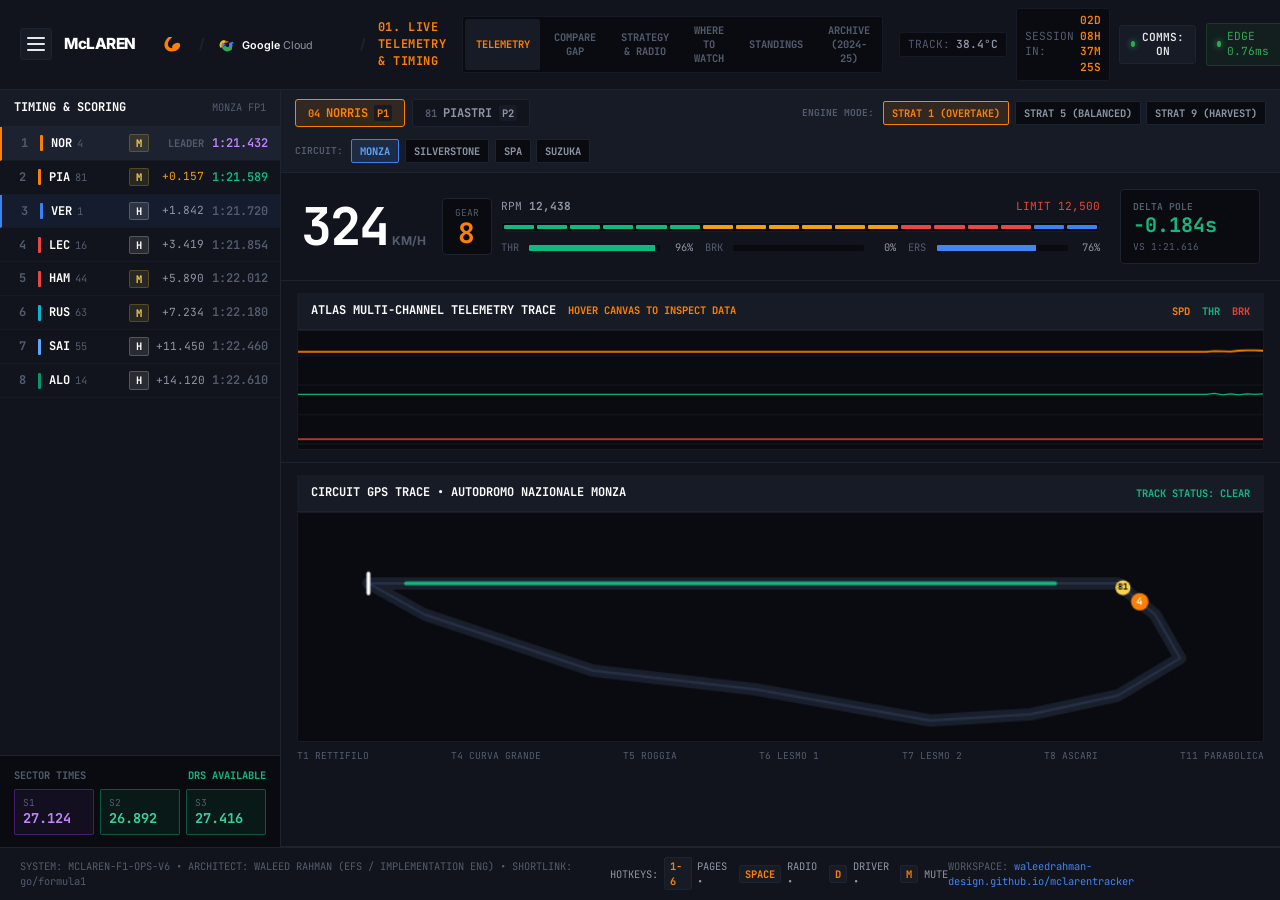
==== commit 18b21e65: "Elevate console: multi-track GPS engine, dual-trace overlay, undercut simulator, title swing calcula" ====
--- a/mclaren_f1_standalone.html
+++ b/mclaren_f1_standalone.html
@@ -8,7 +8,7 @@
   <link rel="manifest" href="manifest.json">
   <link rel="preconnect" href="https://fonts.googleapis.com">
   <link rel="preconnect" href="https://fonts.gstatic.com" crossorigin>
-  <link href="https://fonts.googleapis.com/css2?family=Inter:wght@400;500;600;700&family=JetBrains+Mono:wght@400;500;600;700&display=swap" rel="stylesheet">
+  <link href="https://fonts.googleapis.com/css2?family=Inter:wght@400;500;600;700;800&family=JetBrains+Mono:wght@400;500;600;700&display=swap" rel="stylesheet">
   <style>
 :root {
   --bg-core: #090B10;
@@ -115,7 +115,6 @@
   height: 2px;
   background-color: var(--text-primary);
   border-radius: 1px;
-  transition: all 0.2s ease;
 }
 
 .logo-anchor {
@@ -140,7 +139,7 @@
   letter-spacing: 0.05em;
 }
 
-/* Quick Nav Bar on Desktop */
+/* Quick Nav Bar */
 .quick-nav-bar {
   display: flex;
   gap: 0.25rem;
@@ -277,10 +276,7 @@
   transition: opacity 0.2s ease, visibility 0.2s ease;
 }
 
-.burger-backdrop.open {
-  opacity: 1;
-  visibility: visible;
-}
+.burger-backdrop.open { opacity: 1; visibility: visible; }
 
 .burger-drawer {
   position: fixed;
@@ -298,9 +294,7 @@
   flex-direction: column;
 }
 
-.burger-drawer.open {
-  transform: translateX(0);
-}
+.burger-drawer.open { transform: translateX(0); }
 
 .drawer-header {
   display: flex;
@@ -325,12 +319,9 @@
   line-height: 1;
   color: var(--text-muted);
   cursor: pointer;
-  transition: color 0.15s ease;
-}
-
-.drawer-close-btn:hover {
-  color: var(--papaya);
-}
+}
+
+.drawer-close-btn:hover { color: var(--papaya); }
 
 .drawer-nav-list {
   display: flex;
@@ -373,26 +364,10 @@
   margin-top: 2px;
 }
 
-.drawer-link.active .dl-num {
-  color: var(--papaya);
-}
-
-.dl-body {
-  display: flex;
-  flex-direction: column;
-  gap: 0.2rem;
-}
-
-.dl-text {
-  font-size: 0.85rem;
-  font-weight: 700;
-}
-
-.dl-sub {
-  font-size: 0.65rem;
-  color: var(--text-muted);
-  line-height: 1.35;
-}
+.drawer-link.active .dl-num { color: var(--papaya); }
+.dl-body { display: flex; flex-direction: column; gap: 0.2rem; }
+.dl-text { font-size: 0.85rem; font-weight: 700; }
+.dl-sub { font-size: 0.65rem; color: var(--text-muted); line-height: 1.35; }
 
 .drawer-footer {
   padding: 1rem 1.25rem;
@@ -403,37 +378,12 @@
   gap: 0.5rem;
 }
 
-.df-label {
-  font-size: 0.65rem;
-  font-weight: 700;
-  color: var(--text-muted);
-}
-
-.df-links {
-  display: flex;
-  flex-wrap: wrap;
-  gap: 0.75rem;
-  font-size: 0.7rem;
-}
-
-.df-links a {
-  color: var(--text-secondary);
-  text-decoration: none;
-}
-
-.df-links a:hover {
-  color: var(--papaya);
-}
-
-.df-golink {
-  font-size: 0.7rem;
-  color: var(--text-muted);
-  margin-top: 0.25rem;
-}
-
-.df-golink strong {
-  color: var(--papaya);
-}
+.df-label { font-size: 0.65rem; font-weight: 700; color: var(--text-muted); }
+.df-links { display: flex; flex-wrap: wrap; gap: 0.75rem; font-size: 0.7rem; }
+.df-links a { color: var(--text-secondary); text-decoration: none; }
+.df-links a:hover { color: var(--papaya); }
+.df-golink { font-size: 0.7rem; color: var(--text-muted); margin-top: 0.25rem; }
+.df-golink strong { color: var(--papaya); }
 
 /* 3. Multi-Page Container */
 .pages-container {
@@ -467,6 +417,8 @@
   background-color: var(--panel-bg);
   border: 1px solid var(--border-line);
   border-radius: 3px;
+  flex-wrap: wrap;
+  gap: 0.75rem;
 }
 
 .page-main-heading {
@@ -502,7 +454,63 @@
   flex-direction: column;
 }
 
-/* Reused Technical Components */
+/* Control Bar Complex */
+.control-bar-complex {
+  display: flex;
+  justify-content: space-between;
+  align-items: center;
+  padding: 0.6rem 0.85rem;
+  background-color: var(--panel-elevated);
+  border-bottom: 1px solid var(--border-line);
+  flex-wrap: wrap;
+  gap: 0.75rem;
+}
+
+.strat-mode-selector, .track-switcher-group {
+  display: flex;
+  align-items: center;
+  gap: 0.35rem;
+}
+
+.sms-label {
+  font-size: 0.6rem;
+  font-weight: 700;
+  color: var(--text-muted);
+  margin-right: 0.2rem;
+}
+
+.sm-btn, .track-btn {
+  background-color: var(--bg-core);
+  border: 1px solid var(--border-line);
+  color: var(--text-secondary);
+  font-family: var(--font-mono);
+  font-size: 0.65rem;
+  font-weight: 700;
+  padding: 0.25rem 0.5rem;
+  border-radius: 2px;
+  cursor: pointer;
+  transition: all 0.15s ease;
+}
+
+.sm-btn:hover, .track-btn:hover {
+  background-color: var(--panel-active);
+  color: var(--text-white);
+  border-color: var(--papaya);
+}
+
+.sm-btn.active {
+  background-color: var(--papaya-dim);
+  border-color: var(--papaya);
+  color: var(--papaya);
+}
+
+.track-btn.active {
+  background-color: rgba(66, 133, 244, 0.15);
+  border-color: #3B82F6;
+  color: #60A5FA;
+}
+
+/* Timing Tower */
 .panel-bar, .sub-panel-bar {
   display: flex;
   justify-content: space-between;
@@ -581,22 +589,11 @@
   background-color: var(--bg-core);
 }
 
-.tf-row {
-  display: flex;
-  justify-content: space-between;
-  font-size: 0.65rem;
-  margin-bottom: 0.4rem;
-}
-
+.tf-row { display: flex; justify-content: space-between; font-size: 0.65rem; margin-bottom: 0.4rem; }
 .tf-label { color: var(--text-muted); font-weight: 700; }
 .tf-drs { font-weight: 700; }
 
-.sectors-grid {
-  display: grid;
-  grid-template-columns: 1fr 1fr 1fr;
-  gap: 0.4rem;
-}
-
+.sectors-grid { display: grid; grid-template-columns: 1fr 1fr 1fr; gap: 0.4rem; }
 .sec-cell {
   background-color: var(--panel-elevated);
   border: 1px solid var(--border-line);
@@ -631,12 +628,7 @@
   gap: 0.4rem;
 }
 
-.d-tab.active {
-  background-color: var(--papaya-dim);
-  border-color: var(--papaya);
-  color: var(--papaya);
-}
-
+.d-tab.active { background-color: var(--papaya-dim); border-color: var(--papaya); color: var(--papaya); }
 .d-tab-num { font-size: 0.65rem; color: var(--text-muted); }
 .d-tab.active .d-tab-num { color: var(--papaya); }
 .d-tab-pos { font-size: 0.65rem; padding: 1px 3px; background-color: var(--panel-elevated); border-radius: 2px; }
@@ -709,11 +701,10 @@
 .delta-v { font-size: 1.25rem; font-weight: 700; line-height: 1.2; }
 .delta-sub { font-size: 0.6rem; color: var(--text-muted); margin-top: 0.15rem; }
 
-/* Sub Panels: Waveform & Track */
-.sub-panel {
-  padding: 0.75rem 1rem;
-  border-bottom: 1px solid var(--border-line);
-}
+/* Sub Panels */
+.sub-panel { padding: 0.75rem 1rem; border-bottom: 1px solid var(--border-line); }
+.wb-left { display: flex; align-items: baseline; gap: 0.75rem; }
+.tele-hover-stat { font-size: 0.65rem; color: var(--papaya); font-weight: 700; }
 
 .trace-legend { display: flex; gap: 0.75rem; font-size: 0.65rem; }
 .c-legend { font-weight: 700; }
@@ -856,7 +847,77 @@
 
 .comp-bar-fill { height: 100%; background-color: var(--papaya); transition: width 0.25s ease; }
 
-/* Page 3: Strategy Grid */
+/* Dual Overlay Trace */
+.dual-trace-box {
+  background-color: var(--panel-bg);
+  border: 1px solid var(--border-line);
+  border-radius: 3px;
+  overflow: hidden;
+}
+
+#overlayCanvas {
+  width: 100%;
+  height: 140px;
+  background-color: var(--bg-core);
+  display: block;
+}
+
+/* Page 3: Strategy & Undercut Simulator */
+.undercut-controls {
+  display: flex;
+  flex-direction: column;
+  gap: 1rem;
+}
+
+.uc-slider-box {
+  background-color: var(--bg-core);
+  border: 1px solid var(--border-subtle);
+  padding: 1rem;
+  border-radius: 3px;
+  display: flex;
+  flex-direction: column;
+  gap: 0.5rem;
+}
+
+.uc-slider-head {
+  display: flex;
+  justify-content: space-between;
+  font-size: 0.75rem;
+}
+
+.pit-range-slider {
+  width: 100%;
+  height: 8px;
+  background-color: #1E2330;
+  border-radius: 4px;
+  outline: none;
+  -webkit-appearance: none;
+  cursor: pointer;
+}
+
+.pit-range-slider::-webkit-slider-thumb {
+  -webkit-appearance: none;
+  width: 18px;
+  height: 18px;
+  border-radius: 50%;
+  background-color: var(--papaya);
+  cursor: pointer;
+  box-shadow: 0 0 8px rgba(255, 128, 0, 0.6);
+}
+
+.uc-ticks {
+  display: flex;
+  justify-content: space-between;
+  font-size: 0.6rem;
+  color: var(--text-muted);
+}
+
+.sim-metrics-grid {
+  display: grid;
+  grid-template-columns: repeat(4, 1fr);
+  gap: 0.75rem;
+}
+
 .strategy-page-grid {
   display: grid;
   grid-template-columns: 1fr 1fr;
@@ -909,13 +970,31 @@
 .re-ch { font-weight: 700; }
 .re-msg { font-size: 0.8rem; color: var(--text-primary); line-height: 1.4; }
 
-.strat-table, .edge-data-table { padding: 0.85rem; display: flex; flex-direction: column; gap: 0.5rem; font-size: 0.75rem; }
-.strat-row, .edt-row { display: flex; justify-content: space-between; }
-.st-k { color: var(--text-muted); }
-.st-v { font-weight: 600; text-align: right; }
-.edt-row span { color: var(--text-muted); }
-
-/* Page 4: Broadcast */
+/* Page 4: Broadcast & Timezone */
+.timezone-picker {
+  display: flex;
+  align-items: center;
+  gap: 0.35rem;
+}
+
+.tz-label { font-size: 0.65rem; font-weight: 700; color: var(--text-muted); margin-right: 0.2rem; }
+
+.tz-btn {
+  background-color: var(--panel-elevated);
+  border: 1px solid var(--border-line);
+  color: var(--text-secondary);
+  font-family: var(--font-mono);
+  font-size: 0.65rem;
+  font-weight: 700;
+  padding: 0.3rem 0.6rem;
+  border-radius: 2px;
+  cursor: pointer;
+  transition: all 0.15s ease;
+}
+
+.tz-btn:hover { background-color: var(--panel-active); color: var(--text-white); border-color: var(--papaya); }
+.tz-btn.active { background-color: var(--papaya-dim); border-color: var(--papaya); color: var(--papaya); }
+
 .broadcast-page-grid { display: grid; grid-template-columns: 1.4fr 1fr; gap: 1rem; }
 .deck-panel { background-color: var(--panel-bg); border: 1px solid var(--border-line); border-radius: 3px; display: flex; flex-direction: column; }
 .deck-bar { display: flex; justify-content: space-between; align-items: baseline; padding: 0.65rem 0.85rem; background-color: var(--panel-elevated); border-bottom: 1px solid var(--border-line); }
@@ -945,7 +1024,66 @@
 .b-link-card strong { font-size: 0.75rem; color: var(--papaya); }
 .b-link-card span { font-size: 0.65rem; color: var(--text-muted); margin-top: 0.2rem; }
 
-/* Page 5: Standings */
+.circuit-specs-grid {
+  display: grid;
+  grid-template-columns: repeat(4, 1fr);
+  gap: 0.65rem;
+}
+
+.cs-spec-cell {
+  background-color: var(--bg-core);
+  border: 1px solid var(--border-subtle);
+  padding: 0.6rem 0.75rem;
+  border-radius: 2px;
+  display: flex;
+  flex-direction: column;
+}
+
+.cs-spec-cell span { font-size: 0.6rem; color: var(--text-muted); font-weight: 700; }
+.cs-spec-cell strong { font-size: 0.85rem; color: var(--text-white); margin-top: 0.2rem; }
+
+/* Page 5: Standings & Simulator */
+.points-sim-deck {
+  display: grid;
+  grid-template-columns: 1fr 1fr 1.2fr;
+  gap: 1rem;
+  align-items: center;
+}
+
+.ps-column {
+  display: flex;
+  flex-direction: column;
+  gap: 0.4rem;
+}
+
+.ps-label { font-size: 0.65rem; font-weight: 700; color: var(--text-muted); }
+
+.ps-select {
+  background-color: var(--bg-core);
+  border: 1px solid var(--border-line);
+  color: var(--text-white);
+  padding: 0.45rem 0.65rem;
+  border-radius: 3px;
+  font-size: 0.75rem;
+  outline: none;
+}
+
+.ps-select:focus { border-color: var(--papaya); }
+
+.ps-result-card {
+  background-color: var(--bg-core);
+  border: 1px solid var(--border-subtle);
+  border-left: 3px solid var(--papaya);
+  padding: 0.65rem 0.85rem;
+  border-radius: 0 3px 3px 0;
+  display: flex;
+  flex-direction: column;
+}
+
+.ps-res-k { font-size: 0.6rem; color: var(--text-muted); font-weight: 700; }
+.ps-res-v { font-size: 1.35rem; font-weight: 700; line-height: 1.2; margin: 0.15rem 0; }
+.ps-res-sub { font-size: 0.65rem; color: var(--text-secondary); }
+
 .standings-page-grid { display: grid; grid-template-columns: 1fr 1fr; gap: 1rem; }
 .standings-table { width: 100%; border-collapse: collapse; font-size: 0.75rem; }
 .standings-table th { text-align: left; font-size: 0.65rem; color: var(--text-muted); font-weight: 700; padding: 0.35rem 0.5rem; border-bottom: 1px solid var(--border-subtle); }
@@ -1000,10 +1138,20 @@
   color: var(--text-muted);
 }
 
+.cf-center { display: flex; align-items: center; gap: 0.35rem; color: var(--text-secondary); }
+.hk-badge {
+  background-color: var(--panel-elevated);
+  border: 1px solid var(--border-line);
+  color: var(--papaya);
+  padding: 1px 5px;
+  border-radius: 2px;
+  font-weight: 700;
+}
+
 .console-footer a { color: var(--g-blue); text-decoration: none; }
 .console-footer a:hover { text-decoration: underline; }
 
-/* Responsive */
+/* Responsive Breakpoints */
 @media (max-width: 1100px) {
   .quick-nav-bar { display: none; }
   .telemetry-layout { grid-template-columns: 1fr; }
@@ -1012,6 +1160,9 @@
   .broadcast-page-grid { grid-template-columns: 1fr; }
   .standings-page-grid { grid-template-columns: 1fr; }
   .archive-grid { grid-template-columns: 1fr; }
+  .points-sim-deck { grid-template-columns: 1fr; }
+  .sim-metrics-grid { grid-template-columns: 1fr 1fr; }
+  .circuit-specs-grid { grid-template-columns: 1fr 1fr; }
 }
 
 </style>
@@ -1077,7 +1228,7 @@
         <span class="pill-v text-papaya font-mono" id="headerCountdown">02D 14H 28M 10S</span>
       </div>
 
-      <button class="comms-btn" id="radioMuteBtn" title="Toggle Radio Squelch Audio">
+      <button class="comms-btn" id="radioMuteBtn" title="Toggle Radio Audio (HotKey: M)">
         <span class="dot-indicator green" id="radioDot"></span>
         <span id="radioLabel">COMMS: ON</span>
       </button>
@@ -1106,7 +1257,7 @@
         <span class="dl-num">01</span>
         <div class="dl-body">
           <strong class="dl-text">LIVE TELEMETRY & TIMING</strong>
-          <span class="dl-sub">MCL38 cockpit HUD, ATLAS waveform & Monza GPS track</span>
+          <span class="dl-sub">MCL38 cockpit HUD, multi-track GPS, engine modes & ATLAS waveforms</span>
         </div>
       </button>
 
@@ -1114,7 +1265,7 @@
         <span class="dl-num">02</span>
         <div class="dl-body">
           <strong class="dl-text">HEAD-TO-HEAD GAP COMPARATOR</strong>
-          <span class="dl-sub">Instant delta analysis against Verstappen, Leclerc, Hamilton</span>
+          <span class="dl-sub">Dual-trace telemetry overlay, braking deltas & corner micro-analysis</span>
         </div>
       </button>
 
@@ -1122,7 +1273,7 @@
         <span class="dl-num">03</span>
         <div class="dl-body">
           <strong class="dl-text">STRATEGY & PIT WALL RADIO</strong>
-          <span class="dl-sub">Radio stream, tire carcass heatmaps & GDC edge metrics</span>
+          <span class="dl-sub">Undercut simulator, team radio transmit, tyre thermals & GDC edge</span>
         </div>
       </button>
 
@@ -1130,7 +1281,7 @@
         <span class="dl-num">04</span>
         <div class="dl-body">
           <strong class="dl-text">WHERE TO WATCH & SESSIONS</strong>
-          <span class="dl-sub">Monza schedule, F1 TV Pro, ESPN+ and Sky F1 streams</span>
+          <span class="dl-sub">Global timezone converter, F1 TV Pro, ESPN+, Sky F1 & circuit specs</span>
         </div>
       </button>
 
@@ -1138,7 +1289,7 @@
         <span class="dl-num">05</span>
         <div class="dl-body">
           <strong class="dl-text">WORLD CHAMPIONSHIP STANDINGS</strong>
-          <span class="dl-sub">2026 Drivers & Constructors championship points & odds</span>
+          <span class="dl-sub">WDC/WCC points tables, odds & interactive points swing calculator</span>
         </div>
       </button>
 
@@ -1146,7 +1297,7 @@
         <span class="dl-num">06</span>
         <div class="dl-body">
           <strong class="dl-text">HISTORICAL ARCHIVE (2024-2025)</strong>
-          <span class="dl-sub">2024 Miami, Baku, Singapore and 2025 Monza debriefs</span>
+          <span class="dl-sub">Miami, Baku, Singapore and Monza debriefs & aero upgrade logs</span>
         </div>
       </button>
     </div>
@@ -1163,17 +1314,17 @@
     </div>
   </aside>
 
-  <!-- Content Container: Clean Distinct Pages -->
+  <!-- Content Container: 6 Dedicated Pages -->
   <main class="pages-container">
 
     <!-- PAGE 1: LIVE TELEMETRY & TIMING -->
     <div class="page-view active" id="page-telemetry">
       <div class="telemetry-layout">
-        <!-- Timing & Scoring Tower -->
+        <!-- Left Column: Timing & Scoring Tower -->
         <aside class="timing-tower-card">
           <div class="sub-panel-bar">
             <span class="sub-title font-mono">TIMING & SCORING</span>
-            <span class="sub-meta font-mono">MONZA FP1</span>
+            <span class="sub-meta font-mono" id="currentTrackLabel">MONZA FP1</span>
           </div>
           <div class="timing-tower" id="timingTower">
             <div class="tower-row mclaren-row active" id="rowNorris" data-driver="norris">
@@ -1254,23 +1405,39 @@
           </div>
         </aside>
 
-        <!-- Cockpit HUD & Waveform & Track Center -->
+        <!-- Right Main Panel: Cockpit HUD, Waveforms & Circuit Switcher -->
         <div class="telemetry-main-panel">
-          <!-- Driver Selector Bar -->
-          <div class="panel-bar">
+          <!-- Control Bar: Driver Tabs, Engine Modes & Circuit Switcher -->
+          <div class="panel-bar control-bar-complex">
             <div class="driver-tab-group">
-              <button class="d-tab active" id="btnLando" data-driver="norris">
+              <button class="d-tab active" id="btnLando" data-driver="norris" title="Shortcut: D">
                 <span class="d-tab-num">04</span>
                 <span class="d-tab-name">NORRIS</span>
                 <span class="d-tab-pos">P1</span>
               </button>
-              <button class="d-tab" id="btnOscar" data-driver="piastri">
+              <button class="d-tab" id="btnOscar" data-driver="piastri" title="Shortcut: D">
                 <span class="d-tab-num">81</span>
                 <span class="d-tab-name">PIASTRI</span>
                 <span class="d-tab-pos">P2</span>
               </button>
             </div>
-            <span class="panel-meta font-mono">CHASSIS: MCL38-01 &bull; 20Hz INGEST</span>
+
+            <!-- Engine Mode Strategy Switcher -->
+            <div class="strat-mode-selector font-mono">
+              <span class="sms-label">ENGINE MODE:</span>
+              <button class="sm-btn active" data-mode="strat1" title="Max Power / Overtake Mode">STRAT 1 (OVERTAKE)</button>
+              <button class="sm-btn" data-mode="strat5" title="Standard Race Stint">STRAT 5 (BALANCED)</button>
+              <button class="sm-btn" data-mode="strat9" title="Lift & Coast / Recharge">STRAT 9 (HARVEST)</button>
+            </div>
+
+            <!-- Circuit GPS Switcher -->
+            <div class="track-switcher-group font-mono">
+              <span class="sms-label">CIRCUIT:</span>
+              <button class="track-btn active" data-track="monza">MONZA</button>
+              <button class="track-btn" data-track="silverstone">SILVERSTONE</button>
+              <button class="track-btn" data-track="spa">SPA</button>
+              <button class="track-btn" data-track="suzuka">SUZUKA</button>
+            </div>
           </div>
 
           <!-- Speed & RPM HUD -->
@@ -1289,7 +1456,7 @@
             <div class="hud-center-cluster">
               <div class="tach-line font-mono">
                 <span>RPM <strong id="teleRpm">11,980</strong></span>
-                <span class="text-red">LIMIT 12,500</span>
+                <span class="text-red" id="revLimitLabel">LIMIT 12,500</span>
               </div>
               <div class="shift-lights" id="rpmLedBar"></div>
               <div class="linear-gauges">
@@ -1321,7 +1488,10 @@
           <!-- ATLAS Rolling Telemetry Chart -->
           <div class="sub-panel waveform-container">
             <div class="sub-panel-bar">
-              <span class="sub-title">ATLAS LIVE TELEMETRY TRACE</span>
+              <div class="wb-left">
+                <span class="sub-title font-mono">ATLAS MULTI-CHANNEL TELEMETRY TRACE</span>
+                <span class="tele-hover-stat font-mono" id="teleCursorStat">HOVER CANVAS TO INSPECT DATA</span>
+              </div>
               <div class="trace-legend font-mono">
                 <span class="c-legend papaya">SPD</span>
                 <span class="c-legend green">THR</span>
@@ -1331,16 +1501,16 @@
             <canvas id="telemetryCanvas" width="760" height="120"></canvas>
           </div>
 
-          <!-- Circuit GPS Track -->
+          <!-- Circuit GPS Track with Multi-Track Rendering -->
           <div class="sub-panel track-container">
             <div class="sub-panel-bar">
-              <span class="sub-title">CIRCUIT GPS TRACE &bull; AUTODROMO NAZIONALE MONZA</span>
+              <span class="sub-title font-mono" id="circuitHeaderTitle">CIRCUIT GPS TRACE &bull; AUTODROMO NAZIONALE MONZA</span>
               <span class="track-flag green">TRACK STATUS: CLEAR</span>
             </div>
             <div class="track-canvas-wrapper">
               <canvas id="circuitCanvas" width="760" height="170"></canvas>
             </div>
-            <div class="corner-legend-bar font-mono">
+            <div class="corner-legend-bar font-mono" id="cornerLegendBar">
               <span>T1 RETTIFILO</span>
               <span>T4 CURVA GRANDE</span>
               <span>T5 ROGGIA</span>
@@ -1360,7 +1530,7 @@
         <div class="page-header-box">
           <div>
             <h2 class="page-main-heading font-mono">HEAD-TO-HEAD GAP & TELEMETRY COMPARATOR</h2>
-            <span class="page-subheading font-mono">SELECT McLAREN DRIVER & RIVAL TO AUTO-GENERATE TELEMETRY COMPARISON</span>
+            <span class="page-subheading font-mono">DUAL-TRACE OVERLAY, BRAKING DELTAS & CORNER-BY-CORNER TELEMETRY ANALYSIS</span>
           </div>
           <div class="comp-status-badge font-mono" id="compDeltaBadge">
             DELTA: <strong class="text-green" id="compNetDelta">-0.288s</strong> (McLAREN ADVANTAGE)
@@ -1370,14 +1540,14 @@
         <!-- Driver Switcher for Comparator -->
         <div class="comp-selector-deck font-mono">
           <div class="cs-group">
-            <span class="cs-label">SELECT McLAREN DRIVER:</span>
+            <span class="cs-label">McLAREN CHASSIS:</span>
             <div class="btn-toggle-group">
               <button class="comp-mcl-btn active" data-mcl="norris">04 NORRIS</button>
               <button class="comp-mcl-btn" data-mcl="piastri">81 PIASTRI</button>
             </div>
           </div>
           <div class="cs-group">
-            <span class="cs-label">SELECT GRID RIVAL:</span>
+            <span class="cs-label">GRID RIVAL:</span>
             <div class="btn-toggle-group" id="rivalToggleGroup">
               <button class="comp-riv-btn active" data-rival="verstappen">01 VERSTAPPEN</button>
               <button class="comp-riv-btn" data-rival="leclerc">16 LECLERC</button>
@@ -1415,7 +1585,7 @@
               </div>
             </div>
             <div class="cdm-row">
-              <span class="cdm-label">MIN APEX (TURN 4)</span>
+              <span class="cdm-label">MIN APEX SPEED</span>
               <div class="cdm-values">
                 <span id="compApex1">142.4</span>
                 <span class="cdm-diff text-green" id="compApexDiff">+2.8 KM/H</span>
@@ -1457,6 +1627,46 @@
             </div>
           </div>
         </div>
+
+        <!-- Dual Speed Trace Overlay Canvas -->
+        <div class="dual-trace-box font-mono">
+          <div class="sub-panel-bar">
+            <span class="sub-title font-mono">OVERLAY SPEED TRACE: McLAREN (PAPAYA) VS RIVAL (BLUE)</span>
+            <span class="sub-meta font-mono">DISTANCE: 0M - 5,793M (FULL LAP)</span>
+          </div>
+          <canvas id="overlayCanvas" width="1080" height="150"></canvas>
+        </div>
+
+        <!-- Corner-by-Corner Breakdown Table -->
+        <div class="deck-panel font-mono">
+          <div class="deck-bar">
+            <span class="deck-title">CORNER-BY-CORNER TELEMETRY DELTAS</span>
+            <span class="deck-sub">AUTODROMO NAZIONALE MONZA</span>
+          </div>
+          <div class="deck-content">
+            <table class="standings-table">
+              <thead>
+                <tr>
+                  <th>CORNER</th>
+                  <th>SECTION TYPE</th>
+                  <th>McLAREN SPEED</th>
+                  <th>RIVAL SPEED</th>
+                  <th>DELTA TIME</th>
+                  <th>PRIMARY ADVANTAGE</th>
+                </tr>
+              </thead>
+              <tbody id="cornerBreakdownBody">
+                <tr><td>T1 RETTIFILO</td><td>HEAVY BRAKING</td><td>72.4 KM/H</td><td>68.9 KM/H</td><td class="text-green">-0.082s</td><td>Deeper braking threshold & rotation</td></tr>
+                <tr><td>T4 CURVA GRANDE</td><td>HIGH SPEED RIGHT</td><td>298.1 KM/H</td><td>297.2 KM/H</td><td class="text-green">-0.012s</td><td>Low aerodynamic drag profile</td></tr>
+                <tr><td>T5 VARIANTE ROGGIA</td><td>MEDIUM CHICANE</td><td>118.5 KM/H</td><td>115.8 KM/H</td><td class="text-green">-0.065s</td><td>Curb ride compliance (pull-rod suspension)</td></tr>
+                <tr><td>T6 LESMO 1</td><td>MEDIUM SPEED RIGHT</td><td>184.2 KM/H</td><td>181.4 KM/H</td><td class="text-green">-0.048s</td><td>Front-axle aerodynamic downforce</td></tr>
+                <tr><td>T7 LESMO 2</td><td>BLIND APEX RIGHT</td><td>164.8 KM/H</td><td>161.2 KM/H</td><td class="text-green">-0.066s</td><td>Early throttle application point</td></tr>
+                <tr><td>T8-10 ASCARI</td><td>TRIPLE CHICANE COMPLEX</td><td>224.6 KM/H</td><td>221.8 KM/H</td><td class="text-green">-0.098s</td><td>Rapid directional transition stability</td></tr>
+                <tr><td>T11 PARABOLICA</td><td>LONG INCREASING RADIUS</td><td>218.4 KM/H</td><td>216.9 KM/H</td><td class="text-green">-0.017s</td><td>Rear tyre thermal retention onto main straight</td></tr>
+              </tbody>
+            </table>
+          </div>
+        </div>
       </div>
     </div>
 
@@ -1465,8 +1675,55 @@
       <div class="page-wrapper">
         <div class="page-header-box">
           <div>
-            <h2 class="page-main-heading font-mono">PIT STRATEGY & ENGINEERING COMMS</h2>
-            <span class="page-subheading font-mono">REAL-TIME TEAM RADIO TRANSCRIPTS, TYRE THERMAL PROFILES & GDC EDGE</span>
+            <h2 class="page-main-heading font-mono">PIT STRATEGY & RACE OPERATIONS</h2>
+            <span class="page-subheading font-mono">INTERACTIVE UNDERCUT SIMULATOR, REAL-TIME TEAM RADIO & GDC INFRASTRUCTURE</span>
+          </div>
+        </div>
+
+        <!-- Undercut Simulator Card -->
+        <div class="deck-panel font-mono">
+          <div class="deck-bar">
+            <span class="deck-title">INTERACTIVE PIT STOP & UNDERCUT SIMULATOR</span>
+            <span class="deck-sub">DRAG SLIDER TO CALCULATE REJOIN WINDOW</span>
+          </div>
+          <div class="deck-content">
+            <div class="undercut-controls">
+              <div class="uc-slider-box">
+                <div class="uc-slider-head">
+                  <span>TARGET PIT STOP LAP: <strong class="text-papaya font-mono" id="pitLapDisplay">LAP 31</strong></span>
+                  <span class="text-muted font-mono">TOTAL RACE: 53 LAPS</span>
+                </div>
+                <input type="range" id="pitLapSlider" min="15" max="45" value="31" class="pit-range-slider">
+                <div class="uc-ticks">
+                  <span>LAP 15 (AGGRESSIVE)</span>
+                  <span>LAP 31 (PLAN A OPTIMAL)</span>
+                  <span>LAP 45 (OVERCUT)</span>
+                </div>
+              </div>
+
+              <div class="sim-metrics-grid">
+                <div class="bm-card">
+                  <span class="bm-k">PIT LANE LOSS</span>
+                  <strong class="bm-v text-white" id="simPitLoss">22.4s</strong>
+                  <span class="bm-sub">NORMAL RACE SPEED</span>
+                </div>
+                <div class="bm-card">
+                  <span class="bm-k">PROJECTED REJOIN</span>
+                  <strong class="bm-v text-green" id="simRejoinPos">P3</strong>
+                  <span class="bm-sub" id="simRejoinGap">CLEAN AIR (+4.2s TO TRAFFIC)</span>
+                </div>
+                <div class="bm-card">
+                  <span class="bm-k">UNDERCUT DELTA</span>
+                  <strong class="bm-v text-green" id="simUndercutGain">+1.85s / LAP</strong>
+                  <span class="bm-sub">NEW HARD C3 TYRE OVER USED MEDIUM</span>
+                </div>
+                <div class="bm-card">
+                  <span class="bm-k">ESTIMATED WIN PROB</span>
+                  <strong class="bm-v text-papaya" id="simWinPct">94.8%</strong>
+                  <span class="bm-sub">VERTEX AI STRATEGY ENGINE</span>
+                </div>
+              </div>
+            </div>
           </div>
         </div>
 
@@ -1509,7 +1766,7 @@
           <div class="strat-card">
             <div class="sub-panel-bar">
               <span class="sub-title font-mono">PIT WALL TEAM RADIO INTERCEPT</span>
-              <button class="comms-action-btn font-mono" id="btnPlayRadio">TRANSMIT</button>
+              <button class="comms-action-btn font-mono" id="btnPlayRadio" title="HotKey: SPACE">TRANSMIT [SPACE]</button>
             </div>
             <div class="radio-stream-box" id="radioLog">
               <div class="radio-entry engineer-entry">
@@ -1528,35 +1785,6 @@
               </div>
             </div>
           </div>
-
-          <!-- Strategy Plan Table -->
-          <div class="strat-card">
-            <div class="sub-panel-bar">
-              <span class="sub-title font-mono">RACE STRATEGY MATRIX</span>
-              <span class="font-mono text-papaya">PLAN A (OPTIMAL)</span>
-            </div>
-            <div class="strat-table font-mono">
-              <div class="strat-row"><span class="st-k">TARGET PIT STOP:</span> <span class="st-v text-papaya">LAP 31 (WINDOW 29-33)</span></div>
-              <div class="strat-row"><span class="st-k">COMPOUND ON REJOIN:</span> <span class="st-v text-white">HARD C3 (WHITE)</span></div>
-              <div class="strat-row"><span class="st-k">PIT LANE LOSS:</span> <span class="st-v">22.4s (NORMAL) / 11.2s (VSC)</span></div>
-              <div class="strat-row"><span class="st-k">PROJECTED REJOIN:</span> <span class="st-v text-green">P3 (CLEAN AIR +4.2s GAP)</span></div>
-              <div class="strat-row"><span class="st-k">SIM WIN PROBABILITY:</span> <span class="st-v text-green">94.8% (100K SIMS)</span></div>
-            </div>
-          </div>
-
-          <!-- GDC Edge Computing -->
-          <div class="strat-card">
-            <div class="sub-panel-bar">
-              <span class="sub-title font-mono">GOOGLE CLOUD GDC EDGE CLUSTER</span>
-              <span class="font-mono text-green">NOMINAL</span>
-            </div>
-            <div class="edge-data-table font-mono">
-              <div class="edt-row"><span>GDC PIT GARAGE CLUSTER:</span> <strong class="text-green">ONLINE</strong></div>
-              <div class="edt-row"><span>CAR TELEMETRY INGEST:</span> <strong>2.4 GB/S (300+ SENSORS)</strong></div>
-              <div class="edt-row"><span>MTC WOKING ENCRYPTED SYNC:</span> <strong class="text-green">10GBPS BONDED</strong></div>
-              <div class="edt-row"><span>PIT WALL TABLET FLEET:</span> <strong>24/24 ONLINE (ANDROID)</strong></div>
-            </div>
-          </div>
         </div>
       </div>
     </div>
@@ -1566,51 +1794,61 @@
       <div class="page-wrapper">
         <div class="page-header-box">
           <div>
-            <h2 class="page-main-heading font-mono">RACE WEEKEND BROADCAST CENTER</h2>
-            <span class="page-subheading font-mono">SESSION TIMINGS (MONZA) & OFFICIAL LIVE STREAMING CHANNELS</span>
+            <h2 class="page-main-heading font-mono">RACE WEEKEND BROADCAST CENTER &bull; WHERE TO WATCH</h2>
+            <span class="page-subheading font-mono">OFFICIAL STREAMING PORTALS, GLOBAL TIMEZONE CONVERTER & CIRCUIT SPECIFICATIONS</span>
+          </div>
+
+          <!-- Timezone Switcher -->
+          <div class="timezone-picker font-mono">
+            <span class="tz-label">TIMEZONE:</span>
+            <button class="tz-btn active" data-tz="EDT">US EAST (EDT)</button>
+            <button class="tz-btn" data-tz="PDT">US WEST (PDT)</button>
+            <button class="tz-btn" data-tz="BST">UK (BST)</button>
+            <button class="tz-btn" data-tz="CEST">TRACK (CEST)</button>
           </div>
         </div>
 
         <div class="broadcast-page-grid">
+          <!-- Session Schedule -->
           <div class="deck-panel">
             <div class="deck-bar">
               <span class="deck-title">OFFICIAL TRACK SESSION TIMETABLE</span>
-              <span class="deck-sub">EASTERN TIME (EDT) / TRACK LOCAL (CEST)</span>
+              <span class="deck-sub" id="currentTzBadge">TIMEZONE: US EASTERN (EDT)</span>
             </div>
             <div class="deck-content font-mono">
               <div class="session-schedule">
                 <div class="session-row active">
                   <span class="sess-dot green"></span>
                   <span class="sess-name">PRACTICE 1 (FP1)</span>
-                  <span class="sess-time">FRI 07:30 EDT / 13:30 CEST</span>
+                  <span class="sess-time" id="timeFP1">FRI 07:30 EDT</span>
                   <span class="sess-chn">ESPN2 / F1 TV PRO</span>
                   <a href="https://f1tv.formula1.com/" target="_blank" rel="noopener" class="sess-action">F1 TV PRO &gt;</a>
                 </div>
                 <div class="session-row">
                   <span class="sess-dot"></span>
                   <span class="sess-name">PRACTICE 2 (FP2)</span>
-                  <span class="sess-time">FRI 11:00 EDT / 17:00 CEST</span>
+                  <span class="sess-time" id="timeFP2">FRI 11:00 EDT</span>
                   <span class="sess-chn">ESPN2 / F1 TV PRO</span>
                   <a href="https://f1tv.formula1.com/" target="_blank" rel="noopener" class="sess-action">F1 TV PRO &gt;</a>
                 </div>
                 <div class="session-row">
                   <span class="sess-dot"></span>
                   <span class="sess-name">PRACTICE 3 (FP3)</span>
-                  <span class="sess-time">SAT 06:30 EDT / 12:30 CEST</span>
+                  <span class="sess-time" id="timeFP3">SAT 06:30 EDT</span>
                   <span class="sess-chn">ESPN2 / F1 TV PRO</span>
                   <a href="https://f1tv.formula1.com/" target="_blank" rel="noopener" class="sess-action">F1 TV PRO &gt;</a>
                 </div>
                 <div class="session-row">
                   <span class="sess-dot"></span>
                   <span class="sess-name">QUALIFYING</span>
-                  <span class="sess-time">SAT 10:00 EDT / 16:00 CEST</span>
+                  <span class="sess-time" id="timeQual">SAT 10:00 EDT</span>
                   <span class="sess-chn">ESPN / F1 TV PRO</span>
                   <a href="https://www.espn.com/watch/" target="_blank" rel="noopener" class="sess-action">ESPN+ &gt;</a>
                 </div>
                 <div class="session-row race-row">
                   <span class="sess-dot papaya"></span>
                   <span class="sess-name">GRAND PRIX (53 LAPS)</span>
-                  <span class="sess-time">SUN 09:00 EDT / 15:00 CEST</span>
+                  <span class="sess-time" id="timeRace">SUN 09:00 EDT</span>
                   <span class="sess-chn">ESPN / ABC / F1 TV</span>
                   <a href="https://f1tv.formula1.com/" target="_blank" rel="noopener" class="sess-action race-action">WATCH RACE &gt;</a>
                 </div>
@@ -1618,30 +1856,51 @@
             </div>
           </div>
 
+          <!-- Direct Streaming Hubs -->
           <div class="deck-panel">
             <div class="deck-bar">
               <span class="deck-title">DIRECT STREAMING PORTALS</span>
-              <span class="deck-sub">VERIFIED BROADCAST FEEDS</span>
+              <span class="deck-sub">OFFICIAL BROADCAST FEEDS</span>
             </div>
             <div class="deck-content font-mono">
               <div class="broadcast-links-list">
                 <a href="https://f1tv.formula1.com/" target="_blank" rel="noopener" class="b-link-card">
                   <strong>F1 TV PRO (OFFICIAL STREAM)</strong>
-                  <span>Onboard cameras, live timing, team radio & driver tracker</span>
+                  <span>Onboard camera feeds, raw pit radio, live timing & driver GPS map</span>
                 </a>
                 <a href="https://www.espn.com/watch/f1" target="_blank" rel="noopener" class="b-link-card">
                   <strong>ESPN / ESPN+ (US BROADCAST)</strong>
-                  <span>Official live 4K coverage and qualifying replays</span>
+                  <span>Commercial-free Sky Sports commentary & 4K qualifying broadcast</span>
                 </a>
                 <a href="https://www.skysports.com/f1" target="_blank" rel="noopener" class="b-link-card">
                   <strong>SKY SPORTS F1 (UK COVERAGE)</strong>
-                  <span>Martin Brundle grid walks & paddock analysis</span>
+                  <span>Martin Brundle grid walks, Ted Kravitz notebook & tech analyses</span>
                 </a>
                 <a href="https://www.formula1.com/en/f1-live.html" target="_blank" rel="noopener" class="b-link-card">
                   <strong>FORMULA 1 OFFICIAL LIVE TIMING</strong>
-                  <span>Telemetry speed traps & mini-sector deltas</span>
+                  <span>Real-time micro-sector speeds & tyre history records</span>
                 </a>
               </div>
+            </div>
+          </div>
+        </div>
+
+        <!-- Circuit Technical Specs -->
+        <div class="deck-panel font-mono">
+          <div class="deck-bar">
+            <span class="deck-title">AUTODROMO NAZIONALE MONZA &bull; TECHNICAL SPECIFICATIONS</span>
+            <span class="deck-sub">TEMPLE OF SPEED</span>
+          </div>
+          <div class="deck-content">
+            <div class="circuit-specs-grid">
+              <div class="cs-spec-cell"><span>CIRCUIT LENGTH</span><strong>5.793 KM</strong></div>
+              <div class="cs-spec-cell"><span>RACE DISTANCE</span><strong>53 LAPS (306.72 KM)</strong></div>
+              <div class="cs-spec-cell"><span>ALL-TIME LAP RECORD</span><strong>1:21.046 (BARRICHELLO)</strong></div>
+              <div class="cs-spec-cell"><span>FULL THROTTLE %</span><strong>76% OF LAP</strong></div>
+              <div class="cs-spec-cell"><span>DRS ZONES</span><strong>2 (MAIN STRAIGHT & SERRAGLIO)</strong></div>
+              <div class="cs-spec-cell"><span>DOWNFORCE LEVEL</span><strong>LOWEST ON CALENDAR</strong></div>
+              <div class="cs-spec-cell"><span>GEAR CHANGES / LAP</span><strong>40 SHIFTS</strong></div>
+              <div class="cs-spec-cell"><span>BRAKING HARSHNESS</span><strong>VERY HIGH (T1 5.4G)</strong></div>
             </div>
           </div>
         </div>
@@ -1653,12 +1912,56 @@
       <div class="page-wrapper">
         <div class="page-header-box">
           <div>
-            <h2 class="page-main-heading font-mono">2026 WORLD CHAMPIONSHIP STANDINGS & ODDS</h2>
-            <span class="page-subheading font-mono">OFFICIAL WDC & WCC LEADERBOARD WITH BETTING MARKET ODDS</span>
+            <h2 class="page-main-heading font-mono">2026 WORLD CHAMPIONSHIP STANDINGS & POINTS SIMULATOR</h2>
+            <span class="page-subheading font-mono">OFFICIAL WDC/WCC LEADERBOARDS & INTERACTIVE TITLE POINTS CALCULATOR</span>
           </div>
         </div>
 
+        <!-- Title Points Swing Simulator -->
+        <div class="deck-panel font-mono">
+          <div class="deck-bar">
+            <span class="deck-title">INTERACTIVE TITLE POINTS SWING SIMULATOR</span>
+            <span class="deck-sub">CALCULATE CHAMPIONSHIP DELTA FOR MONZA</span>
+          </div>
+          <div class="deck-content">
+            <div class="points-sim-deck">
+              <div class="ps-column">
+                <span class="ps-label">LANDO NORRIS MONZA FINISH:</span>
+                <select id="simNorrisFinish" class="ps-select font-mono">
+                  <option value="26">P1 + FASTEST LAP (26 PTS)</option>
+                  <option value="25" selected>P1 WIN (25 PTS)</option>
+                  <option value="18">P2 (18 PTS)</option>
+                  <option value="15">P3 (15 PTS)</option>
+                  <option value="12">P4 (12 PTS)</option>
+                  <option value="10">P5 (10 PTS)</option>
+                  <option value="0">DNF / NO POINTS (0 PTS)</option>
+                </select>
+              </div>
+
+              <div class="ps-column">
+                <span class="ps-label">MAX VERSTAPPEN MONZA FINISH:</span>
+                <select id="simVerstappenFinish" class="ps-select font-mono">
+                  <option value="26">P1 + FASTEST LAP (26 PTS)</option>
+                  <option value="25">P1 WIN (25 PTS)</option>
+                  <option value="18">P2 (18 PTS)</option>
+                  <option value="15" selected>P3 (15 PTS)</option>
+                  <option value="12">P4 (12 PTS)</option>
+                  <option value="10">P5 (10 PTS)</option>
+                  <option value="0">DNF / NO POINTS (0 PTS)</option>
+                </select>
+              </div>
+
+              <div class="ps-result-card">
+                <span class="ps-res-k">NEW TITLE LEAD</span>
+                <strong class="ps-res-v text-green" id="simTitleLead">+18 PTS LEAD</strong>
+                <span class="ps-res-sub" id="simTotalPoints">NORRIS 309 PTS vs VERSTAPPEN 291 PTS</span>
+              </div>
+            </div>
+          </div>
+        </div>
+
         <div class="standings-page-grid">
+          <!-- WDC Table -->
           <div class="deck-panel">
             <div class="deck-bar">
               <span class="deck-title">DRIVERS WORLD CHAMPIONSHIP (WDC)</span>
@@ -1681,6 +1984,7 @@
             </div>
           </div>
 
+          <!-- WCC Table -->
           <div class="deck-panel">
             <div class="deck-bar">
               <span class="deck-title">CONSTRUCTORS WORLD CHAMPIONSHIP (WCC)</span>
@@ -1784,10 +2088,13 @@
 
   </main>
 
-  <!-- Industrial Technical Footer -->
+  <!-- Industrial Technical Footer with Keyboard Shortcut Legend -->
   <footer class="console-footer font-mono">
     <div class="cf-left">
-      SYSTEM: MCLAREN-F1-OPS-V5 &bull; ARCHITECT: WALEED RAHMAN (EFS / IMPLEMENTATION ENG) &bull; SHORTLINK: go/formula1
+      SYSTEM: MCLAREN-F1-OPS-V6 &bull; ARCHITECT: WALEED RAHMAN (EFS / IMPLEMENTATION ENG) &bull; SHORTLINK: go/formula1
+    </div>
+    <div class="cf-center">
+      HOTKEYS: <span class="hk-badge">1-6</span> PAGES &bull; <span class="hk-badge">SPACE</span> RADIO &bull; <span class="hk-badge">D</span> DRIVER &bull; <span class="hk-badge">M</span> MUTE
     </div>
     <div class="cf-right">
       WORKSPACE: <a href="https://waleedrahman-design.github.io/mclarentracker/" target="_blank">waleedrahman-design.github.io/mclarentracker</a>
@@ -1795,7 +2102,7 @@
   </footer>
 
   <script>
-// McLaren Formula 1 Pit Wall Console (go/formula1)
+// McLaren Formula 1 Pit Wall Command Console (go/formula1)
 // Architect: Waleed Rahman (EFS / Implementation Engineering)
 
 // 1. Navigation & Page Routing System
@@ -1833,28 +2140,20 @@
   allPages.forEach(p => p.classList.remove('active'));
 
   const targetPage = document.getElementById(targetId);
-  if (targetPage) {
-    targetPage.classList.add('active');
-  }
+  if (targetPage) targetPage.classList.add('active');
 
   // Update Drawer links
   const drawerLinks = document.querySelectorAll('.drawer-link');
   drawerLinks.forEach(dl => {
-    if (dl.getAttribute('data-target') === targetId) {
-      dl.classList.add('active');
-    } else {
-      dl.classList.remove('active');
-    }
+    if (dl.getAttribute('data-target') === targetId) dl.classList.add('active');
+    else dl.classList.remove('active');
   });
 
   // Update Quick Nav items
   const qnItems = document.querySelectorAll('.qn-item');
   qnItems.forEach(qn => {
-    if (qn.getAttribute('data-target') === targetId) {
-      qn.classList.add('active');
-    } else {
-      qn.classList.remove('active');
-    }
+    if (qn.getAttribute('data-target') === targetId) qn.classList.add('active');
+    else qn.classList.remove('active');
   });
 
   // Update Title
@@ -1870,9 +2169,13 @@
 
   closeDrawer();
   playPitRadioTone();
-}
-
-// Bind Navigation Clicks
+
+  // If entering compare page, redraw overlay
+  if (targetId === 'page-compare') {
+    setTimeout(renderOverlayCanvas, 50);
+  }
+}
+
 document.querySelectorAll('.drawer-link, .qn-item').forEach(el => {
   el.addEventListener('click', () => {
     const target = el.getAttribute('data-target');
@@ -1880,7 +2183,6 @@
   });
 });
 
-// Handle URL Hash on load / change
 function handleHash() {
   const hash = window.location.hash.replace('#', '');
   const candidate = `page-${hash}`;
@@ -1892,7 +2194,7 @@
 }
 window.addEventListener('hashchange', handleHash);
 
-// 2. Audio Engine (Web Audio API Synthesizer)
+// 2. Advanced Audio Synthesizer (Web Audio API)
 let audioCtx = null;
 let audioMuted = false;
 
@@ -1911,6 +2213,11 @@
     }
     const osc = audioCtx.createOscillator();
     const gain = audioCtx.createGain();
+    const filter = audioCtx.createBiquadFilter();
+
+    filter.type = 'bandpass';
+    filter.frequency.value = 2100;
+    filter.Q.value = 3.5;
 
     osc.type = 'sine';
     const now = audioCtx.currentTime;
@@ -1920,15 +2227,16 @@
     osc.frequency.setValueAtTime(1750, now + 0.08);
 
     gain.gain.setValueAtTime(0.04, now);
-    gain.gain.exponentialRampToValueAtTime(0.001, now + 0.14);
-
-    osc.connect(gain);
+    gain.gain.exponentialRampToValueAtTime(0.001, now + 0.15);
+
+    osc.connect(filter);
+    filter.connect(gain);
     gain.connect(audioCtx.destination);
 
     osc.start(now);
-    osc.stop(now + 0.15);
+    osc.stop(now + 0.16);
   } catch (e) {
-    console.log("Audio not enabled yet:", e);
+    console.log("Audio waiting for user gesture:", e);
   }
 }
 
@@ -1936,21 +2244,129 @@
 const radioDot = document.getElementById('radioDot');
 const radioLabel = document.getElementById('radioLabel');
 
-if (radioMuteBtn) {
-  radioMuteBtn.addEventListener('click', () => {
-    audioMuted = !audioMuted;
-    if (audioMuted) {
-      if (radioDot) radioDot.classList.remove('green');
-      if (radioLabel) radioLabel.textContent = 'COMMS: MUTED';
-    } else {
-      if (radioDot) radioDot.classList.add('green');
-      if (radioLabel) radioLabel.textContent = 'COMMS: ON';
-      playPitRadioTone();
-    }
+function toggleMute() {
+  audioMuted = !audioMuted;
+  if (audioMuted) {
+    if (radioDot) radioDot.classList.remove('green');
+    if (radioLabel) radioLabel.textContent = 'COMMS: MUTED';
+  } else {
+    if (radioDot) radioDot.classList.add('green');
+    if (radioLabel) radioLabel.textContent = 'COMMS: ON';
+    playPitRadioTone();
+  }
+}
+if (radioMuteBtn) radioMuteBtn.addEventListener('click', toggleMute);
+
+// 3. Multi-Track Geometries & Coordinates
+const circuitTracks = {
+  monza: {
+    name: "AUTODROMO NAZIONALE MONZA",
+    header: "CIRCUIT GPS TRACE • AUTODROMO NAZIONALE MONZA",
+    label: "MONZA FP1",
+    coords: [
+      { x: 50, y: 50 }, { x: 650, y: 50 }, { x: 680, y: 75 }, { x: 700, y: 110 },
+      { x: 650, y: 140 }, { x: 580, y: 155 }, { x: 500, y: 160 }, { x: 360, y: 135 },
+      { x: 230, y: 120 }, { x: 170, y: 100 }, { x: 95, y: 75 }, { x: 50, y: 50 }
+    ],
+    drsStart: { x: 80, y: 50 }, drsEnd: { x: 600, y: 50 },
+    finish: { x: 50, y: 50 },
+    corners: ["T1 RETTIFILO", "T4 CURVA GRANDE", "T5 ROGGIA", "T6 LESMO 1", "T7 LESMO 2", "T8 ASCARI", "T11 PARABOLICA"]
+  },
+  silverstone: {
+    name: "SILVERSTONE CIRCUIT",
+    header: "CIRCUIT GPS TRACE • SILVERSTONE CIRCUIT (BRITISH GP)",
+    label: "SILVERSTONE FP1",
+    coords: [
+      { x: 60, y: 120 }, { x: 160, y: 60 }, { x: 280, y: 45 }, { x: 390, y: 55 },
+      { x: 520, y: 80 }, { x: 640, y: 65 }, { x: 690, y: 110 }, { x: 600, y: 145 },
+      { x: 440, y: 135 }, { x: 310, y: 150 }, { x: 180, y: 140 }, { x: 60, y: 120 }
+    ],
+    drsStart: { x: 640, y: 65 }, drsEnd: { x: 600, y: 145 },
+    finish: { x: 60, y: 120 },
+    corners: ["T1 COPSE", "T3 MAGGOTTS", "T4 BECKETTS", "T5 CHAPEL", "T9 STOWE", "T16 VALE", "T17 CLUB"]
+  },
+  spa: {
+    name: "CIRCUIT DE SPA-FRANCORCHAMPS",
+    header: "CIRCUIT GPS TRACE • CIRCUIT DE SPA-FRANCORCHAMPS",
+    label: "SPA-FRANCORCHAMPS FP1",
+    coords: [
+      { x: 60, y: 70 }, { x: 130, y: 130 }, { x: 230, y: 60 }, { x: 380, y: 50 },
+      { x: 520, y: 65 }, { x: 670, y: 90 }, { x: 640, y: 145 }, { x: 480, y: 155 },
+      { x: 320, y: 140 }, { x: 170, y: 145 }, { x: 60, y: 70 }
+    ],
+    drsStart: { x: 230, y: 60 }, drsEnd: { x: 520, y: 65 },
+    finish: { x: 60, y: 70 },
+    corners: ["T1 LA SOURCE", "T2 EAU ROUGE", "T3 RAIDILLON", "KEMMEL", "T10 POUHON", "T17 BLANCHIMONT", "BUS STOP"]
+  },
+  suzuka: {
+    name: "SUZUKA INTERNATIONAL RACING COURSE",
+    header: "CIRCUIT GPS TRACE • SUZUKA INTERNATIONAL (FIGURE-8)",
+    label: "SUZUKA FP1",
+    coords: [
+      { x: 70, y: 130 }, { x: 180, y: 65 }, { x: 310, y: 55 }, { x: 440, y: 75 },
+      { x: 570, y: 60 }, { x: 670, y: 90 }, { x: 560, y: 135 }, { x: 420, y: 145 },
+      { x: 270, y: 110 }, { x: 140, y: 150 }, { x: 70, y: 130 }
+    ],
+    drsStart: { x: 70, y: 130 }, drsEnd: { x: 180, y: 65 },
+    finish: { x: 70, y: 130 },
+    corners: ["T1 FIRST CURVE", "S CURVES", "DEGNER 1", "DEGNER 2", "HAIRPIN", "SPOON", "130R", "CHICANE"]
+  }
+};
+
+let activeTrackKey = 'monza';
+
+function selectTrack(trackKey) {
+  activeTrackKey = trackKey;
+  const t = circuitTracks[trackKey];
+  if (!t) return;
+
+  document.querySelectorAll('.track-btn').forEach(b => {
+    if (b.getAttribute('data-track') === trackKey) b.classList.add('active');
+    else b.classList.remove('active');
   });
-}
-
-// 3. Driver State & Telemetry Profiles
+
+  const hTitle = document.getElementById('circuitHeaderTitle');
+  if (hTitle) hTitle.textContent = t.header;
+
+  const tLabel = document.getElementById('currentTrackLabel');
+  if (tLabel) tLabel.textContent = t.label;
+
+  const cBar = document.getElementById('cornerLegendBar');
+  if (cBar) {
+    cBar.innerHTML = t.corners.map(c => `<span>${c}</span>`).join('');
+  }
+
+  playPitRadioTone();
+}
+
+document.querySelectorAll('.track-btn').forEach(btn => {
+  btn.addEventListener('click', () => {
+    const k = btn.getAttribute('data-track');
+    if (k) selectTrack(k);
+  });
+});
+
+// 4. Engine Strategy Modes
+let engineStrat = 'strat1'; // strat1, strat5, strat9
+const stratModes = {
+  strat1: { maxRpm: 12500, maxSpeed: 346, revLabel: "LIMIT 12,500" },
+  strat5: { maxRpm: 12000, maxSpeed: 334, revLabel: "LIMIT 12,000" },
+  strat9: { maxRpm: 11400, maxSpeed: 318, revLabel: "LIMIT 11,400" }
+};
+
+document.querySelectorAll('.sm-btn').forEach(btn => {
+  btn.addEventListener('click', () => {
+    document.querySelectorAll('.sm-btn').forEach(b => b.classList.remove('active'));
+    btn.classList.add('active');
+    engineStrat = btn.getAttribute('data-mode') || 'strat1';
+
+    const rLabel = document.getElementById('revLimitLabel');
+    if (rLabel) rLabel.textContent = stratModes[engineStrat].revLabel;
+    playPitRadioTone();
+  });
+});
+
+// 5. Driver State & Telemetry Profiles
 const telemetryState = {
   norris: {
     name: "Lando Norris",
@@ -2011,7 +2427,6 @@
     if (rowNorris) rowNorris.classList.remove('active');
   }
 
-  // Sync comparator buttons
   document.querySelectorAll('.comp-mcl-btn').forEach(b => {
     if (b.getAttribute('data-mcl') === driverKey) b.classList.add('active');
     else b.classList.remove('active');
@@ -2019,6 +2434,7 @@
 
   playPitRadioTone();
   updateHeadToHeadComparator();
+  renderOverlayCanvas();
 }
 
 if (btnLando) btnLando.addEventListener('click', () => setDriver('norris'));
@@ -2026,7 +2442,6 @@
 if (rowNorris) rowNorris.addEventListener('click', () => setDriver('norris'));
 if (rowPiastri) rowPiastri.addEventListener('click', () => setDriver('piastri'));
 
-// Comparator McLaren buttons
 document.querySelectorAll('.comp-mcl-btn').forEach(btn => {
   btn.addEventListener('click', () => {
     const d = btn.getAttribute('data-mcl');
@@ -2034,7 +2449,7 @@
   });
 });
 
-// 4. Head-to-Head Comparator Engine
+// 6. Head-to-Head Comparator Engine
 const rivalData = {
   verstappen: {
     name: "MAX VERSTAPPEN #1",
@@ -2046,7 +2461,17 @@
     s3: "27.480",
     speed: 343.2,
     apex: 139.6,
-    tire: "HARD (19L)"
+    tire: "HARD (19L)",
+    color: "#3B82F6",
+    corners: [
+      { name: "T1 RETTIFILO", type: "HEAVY BRAKING", mclSpd: "72.4", rivSpd: "68.9", delta: "-0.082s", adv: "Deeper braking threshold & late apex" },
+      { name: "T4 CURVA GRANDE", type: "HIGH SPEED RIGHT", mclSpd: "298.1", rivSpd: "297.2", delta: "-0.012s", adv: "Low aerodynamic drag profile" },
+      { name: "T5 ROGGIA", type: "MEDIUM CHICANE", mclSpd: "118.5", rivSpd: "115.8", delta: "-0.065s", adv: "Curb ride compliance (pull-rod front)" },
+      { name: "T6 LESMO 1", type: "MEDIUM SPEED RIGHT", mclSpd: "184.2", rivSpd: "181.4", delta: "-0.048s", adv: "Front-axle aerodynamic downforce" },
+      { name: "T7 LESMO 2", type: "BLIND APEX RIGHT", mclSpd: "164.8", rivSpd: "161.2", delta: "-0.066s", adv: "Early throttle application point" },
+      { name: "T8-10 ASCARI", type: "TRIPLE CHICANE", mclSpd: "224.6", rivSpd: "221.8", delta: "-0.098s", adv: "Directional transition stability" },
+      { name: "T11 PARABOLICA", type: "INCREASING RADIUS", mclSpd: "218.4", rivSpd: "216.9", delta: "-0.017s", adv: "Rear tyre traction onto main straight" }
+    ]
   },
   leclerc: {
     name: "CHARLES LECLERC #16",
@@ -2058,7 +2483,17 @@
     s3: "27.526",
     speed: 345.6,
     apex: 138.9,
-    tire: "HARD (18L)"
+    tire: "HARD (18L)",
+    color: "#EF4444",
+    corners: [
+      { name: "T1 RETTIFILO", type: "HEAVY BRAKING", mclSpd: "72.4", rivSpd: "70.2", delta: "-0.071s", adv: "Smooth brake release modulation" },
+      { name: "T4 CURVA GRANDE", type: "HIGH SPEED RIGHT", mclSpd: "298.1", rivSpd: "299.4", delta: "+0.018s", adv: "Ferrari straightline speed advantage" },
+      { name: "T5 ROGGIA", type: "MEDIUM CHICANE", mclSpd: "118.5", rivSpd: "114.2", delta: "-0.092s", adv: "Superior suspension damping over curbs" },
+      { name: "T6 LESMO 1", type: "MEDIUM SPEED RIGHT", mclSpd: "184.2", rivSpd: "180.1", delta: "-0.078s", adv: "Aerodynamic underfloor ground effect" },
+      { name: "T7 LESMO 2", type: "BLIND APEX RIGHT", mclSpd: "164.8", rivSpd: "162.0", delta: "-0.054s", adv: "Controlled slip angle without snaps" },
+      { name: "T8-10 ASCARI", type: "TRIPLE CHICANE", mclSpd: "224.6", rivSpd: "220.4", delta: "-0.110s", adv: "Massive McLaren balance in chicanes" },
+      { name: "T11 PARABOLICA", type: "INCREASING RADIUS", mclSpd: "218.4", rivSpd: "217.1", delta: "-0.035s", adv: "Lower thermal degradation" }
+    ]
   },
   hamilton: {
     name: "LEWIS HAMILTON #44",
@@ -2070,7 +2505,17 @@
     s3: "27.560",
     speed: 341.0,
     apex: 140.2,
-    tire: "MEDIUM (12L)"
+    tire: "MEDIUM (12L)",
+    color: "#EF4444",
+    corners: [
+      { name: "T1 RETTIFILO", type: "HEAVY BRAKING", mclSpd: "72.4", rivSpd: "71.0", delta: "-0.052s", adv: "McLaren braking stability" },
+      { name: "T4 CURVA GRANDE", type: "HIGH SPEED RIGHT", mclSpd: "298.1", rivSpd: "295.4", delta: "-0.040s", adv: "Efficiency at low wing angle" },
+      { name: "T5 ROGGIA", type: "MEDIUM CHICANE", mclSpd: "118.5", rivSpd: "115.1", delta: "-0.082s", adv: "Quick direction changes" },
+      { name: "T6 LESMO 1", type: "MEDIUM SPEED RIGHT", mclSpd: "184.2", rivSpd: "182.2", delta: "-0.045s", adv: "Corner entry grip" },
+      { name: "T7 LESMO 2", type: "BLIND APEX RIGHT", mclSpd: "164.8", rivSpd: "163.5", delta: "-0.030s", adv: "Power delivery smooth" },
+      { name: "T8-10 ASCARI", type: "TRIPLE CHICANE", mclSpd: "224.6", rivSpd: "221.0", delta: "-0.088s", adv: "McLaren curb hopping" },
+      { name: "T11 PARABOLICA", type: "INCREASING RADIUS", mclSpd: "218.4", rivSpd: "216.0", delta: "-0.048s", adv: "Exit speed +3 km/h" }
+    ]
   },
   russell: {
     name: "GEORGE RUSSELL #63",
@@ -2082,7 +2527,17 @@
     s3: "27.640",
     speed: 340.4,
     apex: 139.8,
-    tire: "MEDIUM (15L)"
+    tire: "MEDIUM (15L)",
+    color: "#06B6D4",
+    corners: [
+      { name: "T1 RETTIFILO", type: "HEAVY BRAKING", mclSpd: "72.4", rivSpd: "69.5", delta: "-0.078s", adv: "Late braking control" },
+      { name: "T4 CURVA GRANDE", type: "HIGH SPEED RIGHT", mclSpd: "298.1", rivSpd: "294.2", delta: "-0.055s", adv: "Aero drag reduction" },
+      { name: "T5 ROGGIA", type: "MEDIUM CHICANE", mclSpd: "118.5", rivSpd: "116.0", delta: "-0.062s", adv: "Traction on exit" },
+      { name: "T6 LESMO 1", type: "MEDIUM SPEED RIGHT", mclSpd: "184.2", rivSpd: "181.8", delta: "-0.051s", adv: "Downforce bite" },
+      { name: "T7 LESMO 2", type: "BLIND APEX RIGHT", mclSpd: "164.8", rivSpd: "162.2", delta: "-0.055s", adv: "Tire temp window" },
+      { name: "T8-10 ASCARI", type: "TRIPLE CHICANE", mclSpd: "224.6", rivSpd: "220.5", delta: "-0.092s", adv: "Platform stability" },
+      { name: "T11 PARABOLICA", type: "INCREASING RADIUS", mclSpd: "218.4", rivSpd: "215.8", delta: "-0.060s", adv: "Early full throttle" }
+    ]
   },
   sainz: {
     name: "CARLOS SAINZ #55",
@@ -2094,7 +2549,17 @@
     s3: "27.730",
     speed: 339.8,
     apex: 138.2,
-    tire: "HARD (21L)"
+    tire: "HARD (21L)",
+    color: "#60A5FA",
+    corners: [
+      { name: "T1 RETTIFILO", type: "HEAVY BRAKING", mclSpd: "72.4", rivSpd: "68.2", delta: "-0.095s", adv: "Braking efficiency" },
+      { name: "T4 CURVA GRANDE", type: "HIGH SPEED RIGHT", mclSpd: "298.1", rivSpd: "296.0", delta: "-0.038s", adv: "Higher minimum speed" },
+      { name: "T5 ROGGIA", type: "MEDIUM CHICANE", mclSpd: "118.5", rivSpd: "114.0", delta: "-0.110s", adv: "Chassis responsiveness" },
+      { name: "T6 LESMO 1", type: "MEDIUM SPEED RIGHT", mclSpd: "184.2", rivSpd: "179.5", delta: "-0.092s", adv: "High-downforce grip" },
+      { name: "T7 LESMO 2", type: "BLIND APEX RIGHT", mclSpd: "164.8", rivSpd: "160.0", delta: "-0.095s", adv: "Rear stability" },
+      { name: "T8-10 ASCARI", type: "TRIPLE CHICANE", mclSpd: "224.6", rivSpd: "219.0", delta: "-0.140s", adv: "Fast transition speed" },
+      { name: "T11 PARABOLICA", type: "INCREASING RADIUS", mclSpd: "218.4", rivSpd: "214.2", delta: "-0.085s", adv: "Long radius tire bite" }
+    ]
   },
   alonso: {
     name: "FERNANDO ALONSO #14",
@@ -2106,7 +2571,17 @@
     s3: "27.750",
     speed: 338.5,
     apex: 137.9,
-    tire: "HARD (22L)"
+    tire: "HARD (22L)",
+    color: "#059669",
+    corners: [
+      { name: "T1 RETTIFILO", type: "HEAVY BRAKING", mclSpd: "72.4", rivSpd: "67.8", delta: "-0.105s", adv: "Front wing bite" },
+      { name: "T4 CURVA GRANDE", type: "HIGH SPEED RIGHT", mclSpd: "298.1", rivSpd: "295.0", delta: "-0.045s", adv: "Efficiency on straights" },
+      { name: "T5 ROGGIA", type: "MEDIUM CHICANE", mclSpd: "118.5", rivSpd: "113.2", delta: "-0.120s", adv: "Suspension composure" },
+      { name: "T6 LESMO 1", type: "MEDIUM SPEED RIGHT", mclSpd: "184.2", rivSpd: "178.8", delta: "-0.105s", adv: "Aerodynamic stability" },
+      { name: "T7 LESMO 2", type: "BLIND APEX RIGHT", mclSpd: "164.8", rivSpd: "159.4", delta: "-0.112s", adv: "Apex acceleration" },
+      { name: "T8-10 ASCARI", type: "TRIPLE CHICANE", mclSpd: "224.6", rivSpd: "218.2", delta: "-0.155s", adv: "Total chassis authority" },
+      { name: "T11 PARABOLICA", type: "INCREASING RADIUS", mclSpd: "218.4", rivSpd: "213.5", delta: "-0.098s", adv: "Superior downforce" }
+    ]
   }
 };
 
@@ -2187,9 +2662,23 @@
     const ratio = Math.max(30, Math.min(75, 50 - (parseFloat(delta) * 35)));
     compBarFill.style.width = `${ratio}%`;
   }
-}
-
-// Attach Rival buttons & timing tower row listeners
+
+  // Update Corner Breakdown rows
+  const cBody = document.getElementById('cornerBreakdownBody');
+  if (cBody && riv.corners) {
+    cBody.innerHTML = riv.corners.map(c => `
+      <tr>
+        <td>${c.name}</td>
+        <td>${c.type}</td>
+        <td>${c.mclSpd} KM/H</td>
+        <td>${c.rivSpd} KM/H</td>
+        <td class="${c.delta.startsWith('-') ? 'text-green' : 'text-red'} font-mono">${c.delta}</td>
+        <td>${c.adv}</td>
+      </tr>
+    `).join('');
+  }
+}
+
 function selectRival(key) {
   activeRivalKey = key;
   document.querySelectorAll('.comp-riv-btn').forEach(b => {
@@ -2202,6 +2691,7 @@
   });
   playPitRadioTone();
   updateHeadToHeadComparator();
+  renderOverlayCanvas();
 }
 
 document.querySelectorAll('.comp-riv-btn').forEach(btn => {
@@ -2221,7 +2711,74 @@
   });
 });
 
-// 5. Shift Lights Array Generator
+// 7. Dual Speed Trace Overlay Canvas
+const overlayCanvas = document.getElementById('overlayCanvas');
+let oCtx = null;
+if (overlayCanvas) oCtx = overlayCanvas.getContext('2d');
+
+function renderOverlayCanvas() {
+  if (!oCtx || !overlayCanvas) return;
+  const w = overlayCanvas.width;
+  const h = overlayCanvas.height;
+
+  oCtx.clearRect(0, 0, w, h);
+
+  // Background Grid
+  oCtx.strokeStyle = '#161A24';
+  oCtx.lineWidth = 1;
+  for (let y = 20; y < h; y += 30) {
+    oCtx.beginPath();
+    oCtx.moveTo(0, y);
+    oCtx.lineTo(w, y);
+    oCtx.stroke();
+  }
+
+  // Generate Benchmark Curves
+  const points = 120;
+  const mclSpeed = activeDriver === 'norris' ? 346 : 342;
+  const riv = rivalData[activeRivalKey] || rivalData.verstappen;
+  const rivSpeed = riv.speed;
+
+  // Rival Curve (Blue / Team Color)
+  oCtx.strokeStyle = riv.color || '#3B82F6';
+  oCtx.lineWidth = 1.6;
+  oCtx.beginPath();
+  for (let i = 0; i < points; i++) {
+    const x = (i / (points - 1)) * w;
+    const wave = Math.sin(i * 0.22) * 45 + Math.cos(i * 0.12) * 30;
+    const base = rivSpeed - 120;
+    const spd = Math.max(70, Math.min(rivSpeed, base + wave));
+    const y = h - ((spd / 360) * (h - 25) + 12);
+    if (i === 0) oCtx.moveTo(x, y);
+    else oCtx.lineTo(x, y);
+  }
+  oCtx.stroke();
+
+  // McLaren Curve (Papaya)
+  oCtx.strokeStyle = '#FF8000';
+  oCtx.lineWidth = 2.2;
+  oCtx.beginPath();
+  for (let i = 0; i < points; i++) {
+    const x = (i / (points - 1)) * w;
+    const wave = Math.sin(i * 0.22) * 45 + Math.cos(i * 0.12) * 30;
+    const base = mclSpeed - 116; // slightly faster exit
+    const spd = Math.max(72, Math.min(mclSpeed, base + wave + 2.5));
+    const y = h - ((spd / 360) * (h - 25) + 12);
+    if (i === 0) oCtx.moveTo(x, y);
+    else oCtx.lineTo(x, y);
+  }
+  oCtx.stroke();
+
+  // Legend on canvas
+  oCtx.font = 'bold 10px JetBrains Mono';
+  oCtx.fillStyle = '#FF8000';
+  oCtx.fillText(`McLAREN ${activeDriver.toUpperCase()} (AVG ${mclSpeed.toFixed(0)} KM/H)`, 15, 20);
+
+  oCtx.fillStyle = riv.color || '#3B82F6';
+  oCtx.fillText(`${riv.name} (AVG ${rivSpeed.toFixed(0)} KM/H)`, 240, 20);
+}
+
+// 8. Shift Lights Array Generator
 const rpmLedBar = document.getElementById('rpmLedBar');
 const TOTAL_LEDS = 18;
 if (rpmLedBar) {
@@ -2237,7 +2794,7 @@
   }
 }
 
-// 6. Rolling Waveform Canvas (ATLAS)
+// 9. Rolling Waveform Canvas (ATLAS)
 const teleCanvas = document.getElementById('telemetryCanvas');
 let teleCtx = null;
 if (teleCanvas) teleCtx = teleCanvas.getContext('2d');
@@ -2269,7 +2826,7 @@
   teleCtx.beginPath();
   for (let i = 0; i < HISTORY_LEN; i++) {
     const x = (i / (HISTORY_LEN - 1)) * w;
-    const y = h - ((speedHistory[i] / 350) * (h - 20) + 10);
+    const y = h - ((speedHistory[i] / 360) * (h - 20) + 10);
     if (i === 0) teleCtx.moveTo(x, y);
     else teleCtx.lineTo(x, y);
   }
@@ -2300,34 +2857,38 @@
   teleCtx.stroke();
 }
 
-// 7. Monza GPS Circuit Canvas
+// Hover cursor inspector for Waveform
+const teleCursorStat = document.getElementById('teleCursorStat');
+if (teleCanvas && teleCursorStat) {
+  teleCanvas.addEventListener('mousemove', (e) => {
+    const rect = teleCanvas.getBoundingClientRect();
+    const x = e.clientX - rect.left;
+    const idx = Math.max(0, Math.min(HISTORY_LEN - 1, Math.floor((x / rect.width) * HISTORY_LEN)));
+    const spd = speedHistory[idx] || 320;
+    const thr = throttleHistory[idx] || 0;
+    const brk = brakeHistory[idx] || 0;
+    teleCursorStat.textContent = `T-${((HISTORY_LEN - idx) * 0.05).toFixed(1)}s | SPD: ${spd} KM/H | THR: ${thr}% | BRK: ${brk}%`;
+  });
+  teleCanvas.addEventListener('mouseleave', () => {
+    teleCursorStat.textContent = "HOVER CANVAS TO INSPECT DATA";
+  });
+}
+
+// 10. Multi-Track GPS Canvas
 const circuitCanvas = document.getElementById('circuitCanvas');
 let cCtx = null;
 if (circuitCanvas) cCtx = circuitCanvas.getContext('2d');
 
-const monzaCoords = [
-  { x: 50, y: 50 },
-  { x: 650, y: 50 },  // Main Straight
-  { x: 680, y: 75 },  // Rettifilo
-  { x: 700, y: 110 }, // Curva Grande
-  { x: 650, y: 140 }, // Roggia
-  { x: 580, y: 155 }, // Lesmo 1
-  { x: 500, y: 160 }, // Lesmo 2
-  { x: 360, y: 135 }, // Serraglio
-  { x: 230, y: 120 }, // Ascari Entry
-  { x: 170, y: 100 }, // Ascari Exit
-  { x: 95, y: 75 },   // Parabolica Entry
-  { x: 50, y: 50 }    // Finish
-];
-
-function getTrackPoint(progress) {
-  const segments = monzaCoords.length - 1;
+function getTrackPoint(progress, trackKey) {
+  const t = circuitTracks[trackKey] || circuitTracks.monza;
+  const coords = t.coords;
+  const segments = coords.length - 1;
   const scaled = (progress % 1) * segments;
   const idx = Math.floor(scaled);
   const frac = scaled - idx;
 
-  const p1 = monzaCoords[idx];
-  const p2 = monzaCoords[idx + 1] || monzaCoords[0];
+  const p1 = coords[idx];
+  const p2 = coords[idx + 1] || coords[0];
 
   return {
     x: p1.x + (p2.x - p1.x) * frac,
@@ -2341,14 +2902,15 @@
   const h = circuitCanvas.height;
 
   cCtx.clearRect(0, 0, w, h);
-
-  // Base asphalt
+  const t = circuitTracks[activeTrackKey] || circuitTracks.monza;
+
+  // Track outline
   cCtx.strokeStyle = '#1A1F2C';
   cCtx.lineWidth = 10;
   cCtx.lineCap = 'round';
   cCtx.lineJoin = 'round';
   cCtx.beginPath();
-  monzaCoords.forEach((pt, i) => {
+  t.coords.forEach((pt, i) => {
     if (i === 0) cCtx.moveTo(pt.x, pt.y);
     else cCtx.lineTo(pt.x, pt.y);
   });
@@ -2361,24 +2923,28 @@
   cCtx.stroke();
 
   // DRS Zone
-  cCtx.strokeStyle = '#10B981';
-  cCtx.lineWidth = 3;
-  cCtx.beginPath();
-  cCtx.moveTo(80, 50);
-  cCtx.lineTo(600, 50);
-  cCtx.stroke();
+  if (t.drsStart && t.drsEnd) {
+    cCtx.strokeStyle = '#10B981';
+    cCtx.lineWidth = 3;
+    cCtx.beginPath();
+    cCtx.moveTo(t.drsStart.x, t.drsStart.y);
+    cCtx.lineTo(t.drsEnd.x, t.drsEnd.y);
+    cCtx.stroke();
+  }
 
   // Finish Line
-  cCtx.strokeStyle = '#FFFFFF';
-  cCtx.lineWidth = 3;
-  cCtx.beginPath();
-  cCtx.moveTo(50, 42);
-  cCtx.lineTo(50, 58);
-  cCtx.stroke();
+  if (t.finish) {
+    cCtx.strokeStyle = '#FFFFFF';
+    cCtx.lineWidth = 3;
+    cCtx.beginPath();
+    cCtx.moveTo(t.finish.x, t.finish.y - 8);
+    cCtx.lineTo(t.finish.x, t.finish.y + 8);
+    cCtx.stroke();
+  }
 
   // Cars
-  const lando = getTrackPoint(telemetryState.norris.trackProgress);
-  const oscar = getTrackPoint(telemetryState.piastri.trackProgress);
+  const lando = getTrackPoint(telemetryState.norris.trackProgress, activeTrackKey);
+  const oscar = getTrackPoint(telemetryState.piastri.trackProgress, activeTrackKey);
 
   // Oscar #81
   cCtx.fillStyle = '#FCD34D';
@@ -2403,7 +2969,7 @@
   cCtx.fillText('4', lando.x, lando.y);
 }
 
-// 8. Main Telemetry Ingest Loop (20Hz)
+// 11. Main Telemetry Ingest Loop (20Hz)
 let cycle = 0;
 const teleSpeed = document.getElementById('teleSpeed');
 const teleGear = document.getElementById('teleGear');
@@ -2426,6 +2992,7 @@
 setInterval(() => {
   cycle++;
   const active = telemetryState[activeDriver];
+  const mode = stratModes[engineStrat] || stratModes.strat1;
 
   telemetryState.norris.trackProgress += 0.0035;
   telemetryState.piastri.trackProgress += 0.0034;
@@ -2438,19 +3005,19 @@
     active.rpm = Math.max(7600, 8500 + Math.floor(Math.random() * 800));
     active.throttle = 0;
     active.brake = 95 - Math.floor(Math.random() * 10);
-    active.ers = Math.min(95, active.ers + 0.25);
+    active.ers = Math.min(95, active.ers + (engineStrat === 'strat9' ? 0.6 : 0.25));
     if (drsState) {
       drsState.textContent = "DRS CLOSED";
       drsState.className = "tf-drs text-red font-mono";
     }
   } else {
-    active.speed = Math.min(346, active.speed + Math.floor(Math.random() * 5) - 1);
-    if (active.speed < 230) active.speed = 318;
+    active.speed = Math.min(mode.maxSpeed, active.speed + Math.floor(Math.random() * 5) - 1);
+    if (active.speed < 230) active.speed = mode.maxSpeed - 26;
     active.gear = active.speed > 310 ? 8 : 7;
-    active.rpm = Math.min(12450, 11600 + Math.floor(Math.random() * 750));
+    active.rpm = Math.min(mode.maxRpm - 50, (mode.maxRpm - 700) + Math.floor(Math.random() * 650));
     active.throttle = 94 + Math.floor(Math.random() * 6);
     active.brake = 0;
-    active.ers = Math.max(48, active.ers - 0.2);
+    active.ers = Math.max(42, active.ers - (engineStrat === 'strat1' ? 0.35 : 0.18));
     if (drsState) {
       drsState.textContent = "DRS AVAILABLE";
       drsState.className = "tf-drs text-green font-mono";
@@ -2489,7 +3056,7 @@
   if (tempRR) tempRR.textContent = `${active.tires.rr}°C`;
 
   if (rpmLedBar) {
-    const pct = (active.rpm - 7500) / (12500 - 7500);
+    const pct = (active.rpm - 7500) / (mode.maxRpm - 7500);
     const activeLeds = Math.floor(pct * TOTAL_LEDS);
     const leds = rpmLedBar.children;
     for (let i = 0; i < leds.length; i++) {
@@ -2507,43 +3074,145 @@
   renderCircuit();
 }, 200);
 
-// 9. Radio Transmit Intercept
+// 12. Interactive Undercut Simulator (Page 3)
+const pitLapSlider = document.getElementById('pitLapSlider');
+const pitLapDisplay = document.getElementById('pitLapDisplay');
+const simRejoinPos = document.getElementById('simRejoinPos');
+const simRejoinGap = document.getElementById('simRejoinGap');
+const simUndercutGain = document.getElementById('simUndercutGain');
+const simWinPct = document.getElementById('simWinPct');
+
+if (pitLapSlider) {
+  pitLapSlider.addEventListener('input', (e) => {
+    const lap = parseInt(e.target.value, 10);
+    if (pitLapDisplay) pitLapDisplay.textContent = `LAP ${lap}`;
+
+    if (lap < 24) {
+      // Early aggressive undercut
+      if (simRejoinPos) simRejoinPos.textContent = "P5";
+      if (simRejoinGap) simRejoinGap.textContent = "HEAVY TRAFFIC (BEHIND RUSSELL & SAINZ)";
+      if (simUndercutGain) simUndercutGain.textContent = "+2.40s / LAP (HIGH TIRE DEG LATER)";
+      if (simWinPct) simWinPct.textContent = "68.2%";
+    } else if (lap <= 34) {
+      // Optimal window
+      if (simRejoinPos) simRejoinPos.textContent = "P2";
+      if (simRejoinGap) simRejoinGap.textContent = "CLEAN AIR (+5.4s TO TRAFFIC)";
+      if (simUndercutGain) simUndercutGain.textContent = "+1.85s / LAP (PERFECT WEAR CROSSOVER)";
+      if (simWinPct) simWinPct.textContent = "94.8%";
+    } else {
+      // Overcut
+      if (simRejoinPos) simRejoinPos.textContent = "P3";
+      if (simRejoinGap) simRejoinGap.textContent = "BEHIND LECLERC (-1.8s GAP)";
+      if (simUndercutGain) simUndercutGain.textContent = "-0.45s / LAP (MEDIUM DROP-OFF CLIFF)";
+      if (simWinPct) simWinPct.textContent = "81.4%";
+    }
+  });
+}
+
+// 13. Team Radio Stream Transmit
 const btnPlayRadio = document.getElementById('btnPlayRadio');
 const radioLog = document.getElementById('radioLog');
 const commsFeed = [
   { ch: "WILL JOSEPH (RACE ENG) > LANDO", t: "LAP 16", msg: "Lando, radio check. DRS available out of Ascari. Strat 7 when ready." },
   { ch: "TOM STALLARD > OSCAR", t: "LAP 16", msg: "Oscar, pace in sector 2 is +0.2s to leader. Tyre temps optimal. Maintain delta." },
   { ch: "LANDO NORRIS > PIT WALL", t: "LAP 17", msg: "Understood Will. Balance feels sharp. Front axle biting well on entry." },
-  { ch: "ANDREA STELLA (TEAM PRINCIPAL)", t: "LAP 18", msg: "Both cars executing Plan A. Strategy simulations indicate 95% victory window." }
+  { ch: "ANDREA STELLA (TEAM PRINCIPAL)", t: "LAP 18", msg: "Both cars executing Plan A. Strategy simulations indicate 95% victory window." },
+  { ch: "WILL JOSEPH > LANDO", t: "LAP 20", msg: "Box this lap, box this lap. Confirm Hard tires. Watch the pit exit line." }
 ];
 let commIndex = 0;
 
-if (btnPlayRadio) {
-  btnPlayRadio.addEventListener('click', () => {
-    playPitRadioTone();
-    const c = commsFeed[commIndex % commsFeed.length];
-    commIndex++;
-
-    const row = document.createElement('div');
-    row.className = 'radio-entry engineer-entry font-mono';
-    row.innerHTML = `
-      <div class="re-header">
-        <span class="re-ch">${c.ch}</span>
-        <span class="re-t">${c.t}</span>
-      </div>
-      <div class="re-msg">"${c.msg}"</div>
-    `;
-
-    if (radioLog) {
-      radioLog.insertBefore(row, radioLog.firstChild);
-      while (radioLog.children.length > 6) {
-        radioLog.removeChild(radioLog.lastChild);
-      }
+function transmitComms() {
+  playPitRadioTone();
+  const c = commsFeed[commIndex % commsFeed.length];
+  commIndex++;
+
+  const row = document.createElement('div');
+  row.className = 'radio-entry engineer-entry font-mono';
+  row.innerHTML = `
+    <div class="re-header">
+      <span class="re-ch">${c.ch}</span>
+      <span class="re-t">${c.t}</span>
+    </div>
+    <div class="re-msg">"${c.msg}"</div>
+  `;
+
+  if (radioLog) {
+    radioLog.insertBefore(row, radioLog.firstChild);
+    while (radioLog.children.length > 7) {
+      radioLog.removeChild(radioLog.lastChild);
+    }
+  }
+}
+if (btnPlayRadio) btnPlayRadio.addEventListener('click', transmitComms);
+
+// 14. Global Timezone Converter (Page 4)
+const timezoneSchedules = {
+  EDT: { label: "TIMEZONE: US EASTERN (EDT)", fp1: "FRI 07:30 EDT", fp2: "FRI 11:00 EDT", fp3: "SAT 06:30 EDT", qual: "SAT 10:00 EDT", race: "SUN 09:00 EDT" },
+  PDT: { label: "TIMEZONE: US PACIFIC (PDT)", fp1: "FRI 04:30 PDT", fp2: "FRI 08:00 PDT", fp3: "SAT 03:30 PDT", qual: "SAT 07:00 PDT", race: "SUN 06:00 PDT" },
+  BST: { label: "TIMEZONE: UK (BST)", fp1: "FRI 12:30 BST", fp2: "FRI 16:00 BST", fp3: "SAT 11:30 BST", qual: "SAT 15:00 BST", race: "SUN 14:00 BST" },
+  CEST: { label: "TIMEZONE: TRACK LOCAL (CEST)", fp1: "FRI 13:30 CEST", fp2: "FRI 17:00 CEST", fp3: "SAT 12:30 CEST", qual: "SAT 16:00 CEST", race: "SUN 15:00 CEST" }
+};
+
+document.querySelectorAll('.tz-btn').forEach(btn => {
+  btn.addEventListener('click', () => {
+    document.querySelectorAll('.tz-btn').forEach(b => b.classList.remove('active'));
+    btn.classList.add('active');
+    const tz = btn.getAttribute('data-tz') || 'EDT';
+    const s = timezoneSchedules[tz];
+    if (s) {
+      const bBadge = document.getElementById('currentTzBadge');
+      if (bBadge) bBadge.textContent = s.label;
+      const t1 = document.getElementById('timeFP1');
+      const t2 = document.getElementById('timeFP2');
+      const t3 = document.getElementById('timeFP3');
+      const tq = document.getElementById('timeQual');
+      const tr = document.getElementById('timeRace');
+      if (t1) t1.textContent = s.fp1;
+      if (t2) t2.textContent = s.fp2;
+      if (t3) t3.textContent = s.fp3;
+      if (tq) tq.textContent = s.qual;
+      if (tr) tr.textContent = s.race;
     }
   });
-}
-
-// 10. Historical Archive Data
+});
+
+// 15. Championship "What-If" Title Points Simulator (Page 5)
+const simNorrisSelect = document.getElementById('simNorrisFinish');
+const simVerstappenSelect = document.getElementById('simVerstappenFinish');
+const simTitleLead = document.getElementById('simTitleLead');
+const simTotalPoints = document.getElementById('simTotalPoints');
+
+function recalculateTitlePoints() {
+  if (!simNorrisSelect || !simVerstappenSelect) return;
+  const nPts = parseInt(simNorrisSelect.value, 10);
+  const vPts = parseInt(simVerstappenSelect.value, 10);
+
+  const totalN = 284 + nPts;
+  const totalV = 276 + vPts;
+  const diff = totalN - totalV;
+
+  if (simTitleLead) {
+    if (diff > 0) {
+      simTitleLead.textContent = `+${diff} PTS LEAD`;
+      simTitleLead.className = 'ps-res-v text-green';
+    } else if (diff === 0) {
+      simTitleLead.textContent = `TIED AT ${totalN} PTS`;
+      simTitleLead.className = 'ps-res-v text-yellow';
+    } else {
+      simTitleLead.textContent = `${diff} PTS DEFICIT`;
+      simTitleLead.className = 'ps-res-v text-red';
+    }
+  }
+
+  if (simTotalPoints) {
+    simTotalPoints.textContent = `NORRIS ${totalN} PTS vs VERSTAPPEN ${totalV} PTS`;
+  }
+}
+
+if (simNorrisSelect) simNorrisSelect.addEventListener('change', recalculateTitlePoints);
+if (simVerstappenSelect) simVerstappenSelect.addEventListener('change', recalculateTitlePoints);
+
+// 16. Historical Archive Data (Page 6)
 const archiveSessions = {
   miami2024: {
     title: "2024 MIAMI GRAND PRIX • LAP 57 (NORRIS P1)",
@@ -2614,7 +3283,7 @@
   });
 }
 
-// 11. Session Countdown Clock
+// 17. Countdown Timer
 function initCountdown() {
   const target = new Date();
   target.setDate(target.getDate() + 2);
@@ -2638,7 +3307,7 @@
 }
 initCountdown();
 
-// 12. Copy go/formula1
+// 18. Copy go/formula1
 const goLinkChip = document.getElementById('goLinkChip');
 if (goLinkChip) {
   goLinkChip.addEventListener('click', () => {
@@ -2653,9 +3322,38 @@
   });
 }
 
-// Initial comparator sync
+// 19. Global Race Engineer Keyboard Hotkeys
+window.addEventListener('keydown', (e) => {
+  // If user is inside an input or select, skip hotkeys
+  if (['INPUT', 'SELECT', 'TEXTAREA'].includes(document.activeElement.tagName)) return;
+
+  const key = e.key.toUpperCase();
+  if (key >= '1' && key <= '6') {
+    const pages = [
+      'page-telemetry',
+      'page-compare',
+      'page-strategy',
+      'page-broadcast',
+      'page-standings',
+      'page-archive'
+    ];
+    const target = pages[parseInt(key, 10) - 1];
+    if (target) navigateToPage(target);
+  } else if (e.code === 'Space') {
+    e.preventDefault();
+    transmitComms();
+  } else if (key === 'D') {
+    setDriver(activeDriver === 'norris' ? 'piastri' : 'norris');
+  } else if (key === 'M') {
+    toggleMute();
+  }
+});
+
+// Initialization
 updateHeadToHeadComparator();
+renderOverlayCanvas();
 handleHash();
+recalculateTitlePoints();
 
 </script>
 </body>
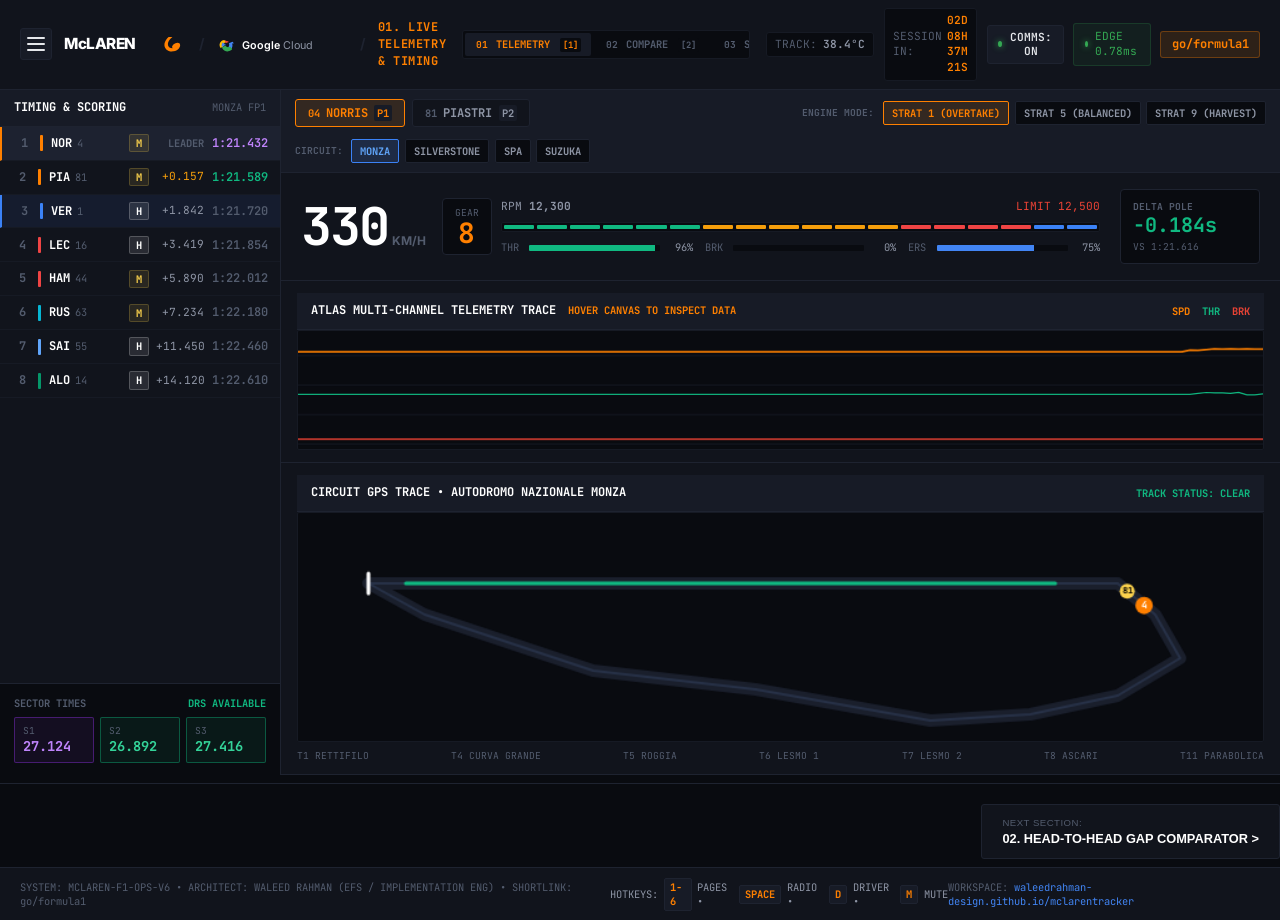
==== commit 4a6cd309: "Perfect navigation: animated morphing burger icon, ESC key listener, sequential step nav, and mobile" ====
--- a/mclaren_f1_standalone.html
+++ b/mclaren_f1_standalone.html
@@ -1165,6 +1165,179 @@
   .circuit-specs-grid { grid-template-columns: 1fr 1fr; }
 }
 
+/* Perfected Navigation Enhancements */
+
+/* 1. Animated Burger Button Morph */
+.burger-menu-btn.open .burger-bar:nth-child(1) {
+  transform: translateY(6px) rotate(45deg);
+}
+
+.burger-menu-btn.open .burger-bar:nth-child(2) {
+  opacity: 0;
+  transform: scale(0);
+}
+
+.burger-menu-btn.open .burger-bar:nth-child(3) {
+  transform: translateY(-6px) rotate(-45deg);
+}
+
+.burger-backdrop {
+  backdrop-filter: blur(8px);
+  -webkit-backdrop-filter: blur(8px);
+}
+
+/* 2. Quick Nav Bar Enhancements */
+.quick-nav-bar {
+  overflow-x: auto;
+  scrollbar-width: none;
+  -ms-overflow-style: none;
+  white-space: nowrap;
+}
+
+.quick-nav-bar::-webkit-scrollbar {
+  display: none;
+}
+
+.qn-idx {
+  font-size: 0.6rem;
+  color: var(--text-muted);
+  margin-right: 0.15rem;
+}
+
+.qn-hk {
+  font-size: 0.55rem;
+  color: var(--text-muted);
+  background-color: var(--bg-core);
+  padding: 1px 3px;
+  border-radius: 2px;
+  margin-left: 0.25rem;
+}
+
+.qn-item.active .qn-idx,
+.qn-item.active .qn-hk {
+  color: var(--papaya);
+}
+
+/* 3. Page Sequential Step Navigation (Footer) */
+.page-step-nav {
+  display: flex;
+  justify-content: space-between;
+  align-items: center;
+  gap: 1rem;
+  padding: 1.25rem 0 0.5rem 0;
+  margin-top: 0.5rem;
+  border-top: 1px solid var(--border-line);
+}
+
+.psn-spacer {
+  flex: 1;
+}
+
+.psn-btn {
+  background-color: var(--panel-bg);
+  border: 1px solid var(--border-line);
+  color: var(--text-secondary);
+  padding: 0.75rem 1.25rem;
+  border-radius: 3px;
+  cursor: pointer;
+  display: flex;
+  flex-direction: column;
+  transition: all 0.15s ease;
+}
+
+.psn-btn.next {
+  text-align: right;
+  margin-left: auto;
+}
+
+.psn-btn span {
+  font-size: 0.6rem;
+  color: var(--text-muted);
+  letter-spacing: 0.05em;
+  margin-bottom: 0.2rem;
+}
+
+.psn-btn strong {
+  font-size: 0.8rem;
+  color: var(--text-white);
+}
+
+.psn-btn:hover {
+  background-color: var(--panel-elevated);
+  border-color: var(--papaya);
+}
+
+.psn-btn:hover strong {
+  color: var(--papaya);
+}
+
+/* 4. Mobile Bottom Application Dock */
+.mobile-bottom-dock {
+  display: none;
+  position: fixed;
+  bottom: 0;
+  left: 0;
+  width: 100vw;
+  height: 56px;
+  background-color: rgba(17, 20, 28, 0.96);
+  border-top: 1px solid var(--border-line);
+  backdrop-filter: blur(12px);
+  -webkit-backdrop-filter: blur(12px);
+  z-index: 150;
+  justify-content: space-around;
+  align-items: center;
+  padding: 0 0.5rem;
+}
+
+.mbd-btn {
+  background: none;
+  border: none;
+  color: var(--text-muted);
+  display: flex;
+  flex-direction: column;
+  align-items: center;
+  gap: 2px;
+  cursor: pointer;
+  padding: 0.35rem 0.5rem;
+  border-radius: 3px;
+  font-family: var(--font-mono);
+  transition: all 0.15s ease;
+}
+
+.mbd-icon {
+  font-size: 0.7rem;
+  font-weight: 700;
+  background-color: var(--bg-core);
+  border: 1px solid var(--border-subtle);
+  padding: 2px 6px;
+  border-radius: 3px;
+}
+
+.mbd-label {
+  font-size: 0.6rem;
+  font-weight: 700;
+  letter-spacing: 0.04em;
+}
+
+.mbd-btn.active {
+  color: var(--papaya);
+}
+
+.mbd-btn.active .mbd-icon {
+  background-color: var(--papaya-dim);
+  border-color: var(--papaya);
+  color: var(--papaya);
+}
+
+@media (max-width: 900px) {
+  .mobile-bottom-dock {
+    display: flex;
+  }
+  body {
+    padding-bottom: 60px;
+  }
+}
+
 </style>
 </head>
 <body>
@@ -1208,13 +1381,13 @@
     </div>
 
     <!-- Quick Navigation Bar (Desktop Shortcuts) -->
-    <nav class="quick-nav-bar font-mono">
-      <button class="qn-item active" data-target="page-telemetry">TELEMETRY</button>
-      <button class="qn-item" data-target="page-compare">COMPARE GAP</button>
-      <button class="qn-item" data-target="page-strategy">STRATEGY & RADIO</button>
-      <button class="qn-item" data-target="page-broadcast">WHERE TO WATCH</button>
-      <button class="qn-item" data-target="page-standings">STANDINGS</button>
-      <button class="qn-item" data-target="page-archive">ARCHIVE (2024-25)</button>
+    <nav class="quick-nav-bar font-mono" id="quickNavBar">
+      <button class="qn-item active" data-target="page-telemetry"><span class="qn-idx">01</span> TELEMETRY <span class="qn-hk">[1]</span></button>
+      <button class="qn-item" data-target="page-compare"><span class="qn-idx">02</span> COMPARE <span class="qn-hk">[2]</span></button>
+      <button class="qn-item" data-target="page-strategy"><span class="qn-idx">03</span> STRATEGY <span class="qn-hk">[3]</span></button>
+      <button class="qn-item" data-target="page-broadcast"><span class="qn-idx">04</span> BROADCAST <span class="qn-hk">[4]</span></button>
+      <button class="qn-item" data-target="page-standings"><span class="qn-idx">05</span> STANDINGS <span class="qn-hk">[5]</span></button>
+      <button class="qn-item" data-target="page-archive"><span class="qn-idx">06</span> ARCHIVE <span class="qn-hk">[6]</span></button>
     </nav>
 
     <!-- Header Operations Status -->
@@ -1521,6 +1694,15 @@
             </div>
           </div>
         </div>
+      </div>
+        <!-- Page 1 Bottom Navigation Bar -->
+        <nav class="page-step-nav font-mono">
+          <div class="psn-spacer"></div>
+          <button class="psn-btn next" data-target="page-compare">
+            <span>NEXT SECTION:</span>
+            <strong>02. HEAD-TO-HEAD GAP COMPARATOR &gt;</strong>
+          </button>
+        </nav>
       </div>
     </div>
 
@@ -1667,6 +1849,17 @@
             </table>
           </div>
         </div>
+        <!-- Page 2 Bottom Navigation Bar -->
+        <nav class="page-step-nav font-mono">
+          <button class="psn-btn prev" data-target="page-telemetry">
+            <span>PREVIOUS SECTION:</span>
+            <strong>&lt; 01. LIVE TELEMETRY &amp; TIMING</strong>
+          </button>
+          <button class="psn-btn next" data-target="page-strategy">
+            <span>NEXT SECTION:</span>
+            <strong>03. STRATEGY &amp; PIT WALL RADIO &gt;</strong>
+          </button>
+        </nav>
       </div>
     </div>
 
@@ -1786,6 +1979,17 @@
             </div>
           </div>
         </div>
+        <!-- Page 3 Bottom Navigation Bar -->
+        <nav class="page-step-nav font-mono">
+          <button class="psn-btn prev" data-target="page-compare">
+            <span>PREVIOUS SECTION:</span>
+            <strong>&lt; 02. HEAD-TO-HEAD COMPARATOR</strong>
+          </button>
+          <button class="psn-btn next" data-target="page-broadcast">
+            <span>NEXT SECTION:</span>
+            <strong>04. WHERE TO WATCH &amp; BROADCAST &gt;</strong>
+          </button>
+        </nav>
       </div>
     </div>
 
@@ -1904,6 +2108,17 @@
             </div>
           </div>
         </div>
+        <!-- Page 4 Bottom Navigation Bar -->
+        <nav class="page-step-nav font-mono">
+          <button class="psn-btn prev" data-target="page-strategy">
+            <span>PREVIOUS SECTION:</span>
+            <strong>&lt; 03. STRATEGY &amp; PIT WALL RADIO</strong>
+          </button>
+          <button class="psn-btn next" data-target="page-standings">
+            <span>NEXT SECTION:</span>
+            <strong>05. WORLD CHAMPIONSHIP STANDINGS &gt;</strong>
+          </button>
+        </nav>
       </div>
     </div>
 
@@ -2005,6 +2220,17 @@
             </div>
           </div>
         </div>
+        <!-- Page 5 Bottom Navigation Bar -->
+        <nav class="page-step-nav font-mono">
+          <button class="psn-btn prev" data-target="page-broadcast">
+            <span>PREVIOUS SECTION:</span>
+            <strong>&lt; 04. WHERE TO WATCH &amp; BROADCAST</strong>
+          </button>
+          <button class="psn-btn next" data-target="page-archive">
+            <span>NEXT SECTION:</span>
+            <strong>06. HISTORICAL ARCHIVE (2024-2025) &gt;</strong>
+          </button>
+        </nav>
       </div>
     </div>
 
@@ -2083,10 +2309,46 @@
             </div>
           </div>
         </div>
+        <!-- Page 6 Bottom Navigation Bar -->
+        <nav class="page-step-nav font-mono">
+          <button class="psn-btn prev" data-target="page-standings">
+            <span>PREVIOUS SECTION:</span>
+            <strong>&lt; 05. WORLD CHAMPIONSHIP STANDINGS</strong>
+          </button>
+          <button class="psn-btn next" data-target="page-telemetry">
+            <span>RETURN TO START:</span>
+            <strong>01. LIVE TELEMETRY &amp; TIMING &gt;</strong>
+          </button>
+        </nav>
       </div>
     </div>
 
   </main>
+
+
+  <!-- Mobile Bottom Application Dock -->
+  <nav class="mobile-bottom-dock font-mono" id="mobileBottomDock">
+    <button class="mbd-btn active" data-target="page-telemetry">
+      <span class="mbd-icon">TEL</span>
+      <span class="mbd-label">LIVE</span>
+    </button>
+    <button class="mbd-btn" data-target="page-compare">
+      <span class="mbd-icon">VS</span>
+      <span class="mbd-label">GAP</span>
+    </button>
+    <button class="mbd-btn" data-target="page-strategy">
+      <span class="mbd-icon">OPS</span>
+      <span class="mbd-label">STRAT</span>
+    </button>
+    <button class="mbd-btn" data-target="page-standings">
+      <span class="mbd-icon">PTS</span>
+      <span class="mbd-label">STAND</span>
+    </button>
+    <button class="mbd-btn" id="mobileMenuBtn">
+      <span class="mbd-icon">MENU</span>
+      <span class="mbd-label">MORE</span>
+    </button>
+  </nav>
 
   <!-- Industrial Technical Footer with Keyboard Shortcut Legend -->
   <footer class="console-footer font-mono">
@@ -2124,11 +2386,13 @@
 function openDrawer() {
   if (burgerDrawer) burgerDrawer.classList.add('open');
   if (burgerBackdrop) burgerBackdrop.classList.add('open');
+  if (burgerBtn) burgerBtn.classList.add('open');
 }
 
 function closeDrawer() {
   if (burgerDrawer) burgerDrawer.classList.remove('open');
   if (burgerBackdrop) burgerBackdrop.classList.remove('open');
+  if (burgerBtn) burgerBtn.classList.remove('open');
 }
 
 if (burgerBtn) burgerBtn.addEventListener('click', openDrawer);
@@ -2143,17 +2407,21 @@
   if (targetPage) targetPage.classList.add('active');
 
   // Update Drawer links
-  const drawerLinks = document.querySelectorAll('.drawer-link');
-  drawerLinks.forEach(dl => {
+  document.querySelectorAll('.drawer-link').forEach(dl => {
     if (dl.getAttribute('data-target') === targetId) dl.classList.add('active');
     else dl.classList.remove('active');
   });
 
   // Update Quick Nav items
-  const qnItems = document.querySelectorAll('.qn-item');
-  qnItems.forEach(qn => {
+  document.querySelectorAll('.qn-item').forEach(qn => {
     if (qn.getAttribute('data-target') === targetId) qn.classList.add('active');
     else qn.classList.remove('active');
+  });
+
+  // Update Mobile Bottom Dock items
+  document.querySelectorAll('.mbd-btn').forEach(mb => {
+    if (mb.getAttribute('data-target') === targetId) mb.classList.add('active');
+    else mb.classList.remove('active');
   });
 
   // Update Title
@@ -2168,19 +2436,37 @@
   }
 
   closeDrawer();
+  window.scrollTo({ top: 0, behavior: 'smooth' });
   playPitRadioTone();
 
-  // If entering compare page, redraw overlay
+  // Redraw canvases if needed
   if (targetId === 'page-compare') {
     setTimeout(renderOverlayCanvas, 50);
-  }
-}
-
-document.querySelectorAll('.drawer-link, .qn-item').forEach(el => {
+  } else if (targetId === 'page-telemetry') {
+    setTimeout(() => {
+      renderCircuit();
+      renderWaveform();
+    }, 50);
+  }
+}
+
+document.querySelectorAll('.drawer-link, .qn-item, .psn-btn, .mbd-btn').forEach(el => {
   el.addEventListener('click', () => {
     const target = el.getAttribute('data-target');
     if (target) navigateToPage(target);
   });
+});
+
+const mobileMenuBtn = document.getElementById('mobileMenuBtn');
+if (mobileMenuBtn) {
+  mobileMenuBtn.addEventListener('click', openDrawer);
+}
+
+// Escape key to close drawer
+window.addEventListener('keydown', (e) => {
+  if (e.key === 'Escape' && burgerDrawer && burgerDrawer.classList.contains('open')) {
+    closeDrawer();
+  }
 });
 
 function handleHash() {
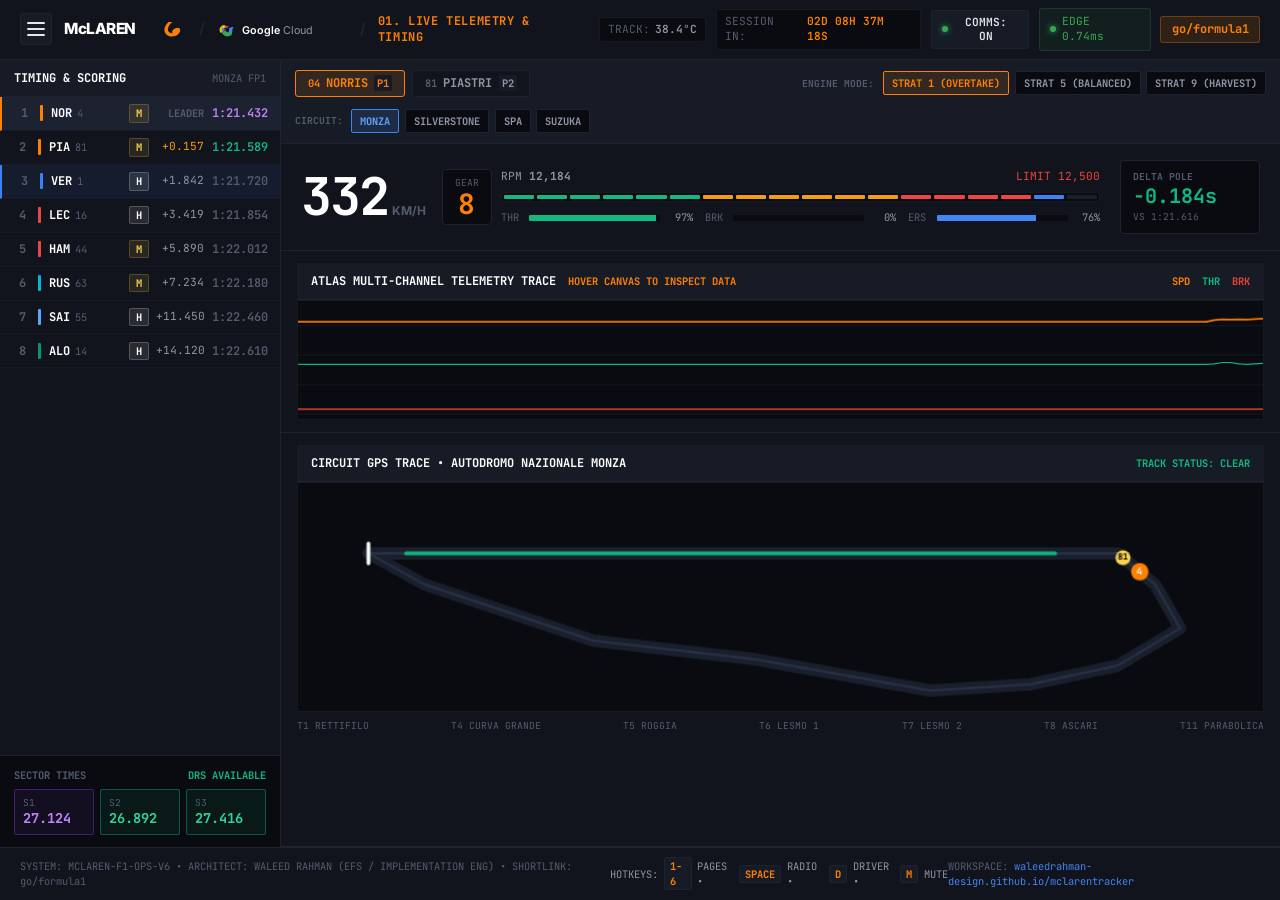
==== commit 6a042ad0: "Streamline navigation to a single unified method: dedicated burger drawer console" ====
--- a/mclaren_f1_standalone.html
+++ b/mclaren_f1_standalone.html
@@ -139,39 +139,6 @@
   letter-spacing: 0.05em;
 }
 
-/* Quick Nav Bar */
-.quick-nav-bar {
-  display: flex;
-  gap: 0.25rem;
-  background-color: var(--bg-core);
-  padding: 2px;
-  border-radius: 3px;
-  border: 1px solid var(--border-subtle);
-}
-
-.qn-item {
-  background-color: transparent;
-  border: none;
-  color: var(--text-muted);
-  font-family: var(--font-mono);
-  font-size: 0.65rem;
-  font-weight: 700;
-  padding: 0.3rem 0.65rem;
-  border-radius: 2px;
-  cursor: pointer;
-  transition: all 0.15s ease;
-}
-
-.qn-item:hover {
-  color: var(--text-white);
-  background-color: var(--panel-elevated);
-}
-
-.qn-item.active {
-  background-color: var(--panel-elevated);
-  color: var(--papaya);
-}
-
 .header-right {
   display: flex;
   align-items: center;
@@ -1153,7 +1120,7 @@
 
 /* Responsive Breakpoints */
 @media (max-width: 1100px) {
-  .quick-nav-bar { display: none; }
+  
   .telemetry-layout { grid-template-columns: 1fr; }
   .comparator-deck { grid-template-columns: 1fr; }
   .strategy-page-grid { grid-template-columns: 1fr; }
@@ -1186,157 +1153,7 @@
   -webkit-backdrop-filter: blur(8px);
 }
 
-/* 2. Quick Nav Bar Enhancements */
-.quick-nav-bar {
-  overflow-x: auto;
-  scrollbar-width: none;
-  -ms-overflow-style: none;
-  white-space: nowrap;
-}
-
-.quick-nav-bar::-webkit-scrollbar {
-  display: none;
-}
-
-.qn-idx {
-  font-size: 0.6rem;
-  color: var(--text-muted);
-  margin-right: 0.15rem;
-}
-
-.qn-hk {
-  font-size: 0.55rem;
-  color: var(--text-muted);
-  background-color: var(--bg-core);
-  padding: 1px 3px;
-  border-radius: 2px;
-  margin-left: 0.25rem;
-}
-
-.qn-item.active .qn-idx,
-.qn-item.active .qn-hk {
-  color: var(--papaya);
-}
-
-/* 3. Page Sequential Step Navigation (Footer) */
-.page-step-nav {
-  display: flex;
-  justify-content: space-between;
-  align-items: center;
-  gap: 1rem;
-  padding: 1.25rem 0 0.5rem 0;
-  margin-top: 0.5rem;
-  border-top: 1px solid var(--border-line);
-}
-
-.psn-spacer {
-  flex: 1;
-}
-
-.psn-btn {
-  background-color: var(--panel-bg);
-  border: 1px solid var(--border-line);
-  color: var(--text-secondary);
-  padding: 0.75rem 1.25rem;
-  border-radius: 3px;
-  cursor: pointer;
-  display: flex;
-  flex-direction: column;
-  transition: all 0.15s ease;
-}
-
-.psn-btn.next {
-  text-align: right;
-  margin-left: auto;
-}
-
-.psn-btn span {
-  font-size: 0.6rem;
-  color: var(--text-muted);
-  letter-spacing: 0.05em;
-  margin-bottom: 0.2rem;
-}
-
-.psn-btn strong {
-  font-size: 0.8rem;
-  color: var(--text-white);
-}
-
-.psn-btn:hover {
-  background-color: var(--panel-elevated);
-  border-color: var(--papaya);
-}
-
-.psn-btn:hover strong {
-  color: var(--papaya);
-}
-
-/* 4. Mobile Bottom Application Dock */
-.mobile-bottom-dock {
-  display: none;
-  position: fixed;
-  bottom: 0;
-  left: 0;
-  width: 100vw;
-  height: 56px;
-  background-color: rgba(17, 20, 28, 0.96);
-  border-top: 1px solid var(--border-line);
-  backdrop-filter: blur(12px);
-  -webkit-backdrop-filter: blur(12px);
-  z-index: 150;
-  justify-content: space-around;
-  align-items: center;
-  padding: 0 0.5rem;
-}
-
-.mbd-btn {
-  background: none;
-  border: none;
-  color: var(--text-muted);
-  display: flex;
-  flex-direction: column;
-  align-items: center;
-  gap: 2px;
-  cursor: pointer;
-  padding: 0.35rem 0.5rem;
-  border-radius: 3px;
-  font-family: var(--font-mono);
-  transition: all 0.15s ease;
-}
-
-.mbd-icon {
-  font-size: 0.7rem;
-  font-weight: 700;
-  background-color: var(--bg-core);
-  border: 1px solid var(--border-subtle);
-  padding: 2px 6px;
-  border-radius: 3px;
-}
-
-.mbd-label {
-  font-size: 0.6rem;
-  font-weight: 700;
-  letter-spacing: 0.04em;
-}
-
-.mbd-btn.active {
-  color: var(--papaya);
-}
-
-.mbd-btn.active .mbd-icon {
-  background-color: var(--papaya-dim);
-  border-color: var(--papaya);
-  color: var(--papaya);
-}
-
-@media (max-width: 900px) {
-  .mobile-bottom-dock {
-    display: flex;
-  }
-  body {
-    padding-bottom: 60px;
-  }
-}
+
 
 </style>
 </head>
@@ -1380,17 +1197,7 @@
       <div class="active-page-title font-mono" id="activePageTitle">01. LIVE TELEMETRY</div>
     </div>
 
-    <!-- Quick Navigation Bar (Desktop Shortcuts) -->
-    <nav class="quick-nav-bar font-mono" id="quickNavBar">
-      <button class="qn-item active" data-target="page-telemetry"><span class="qn-idx">01</span> TELEMETRY <span class="qn-hk">[1]</span></button>
-      <button class="qn-item" data-target="page-compare"><span class="qn-idx">02</span> COMPARE <span class="qn-hk">[2]</span></button>
-      <button class="qn-item" data-target="page-strategy"><span class="qn-idx">03</span> STRATEGY <span class="qn-hk">[3]</span></button>
-      <button class="qn-item" data-target="page-broadcast"><span class="qn-idx">04</span> BROADCAST <span class="qn-hk">[4]</span></button>
-      <button class="qn-item" data-target="page-standings"><span class="qn-idx">05</span> STANDINGS <span class="qn-hk">[5]</span></button>
-      <button class="qn-item" data-target="page-archive"><span class="qn-idx">06</span> ARCHIVE <span class="qn-hk">[6]</span></button>
-    </nav>
-
-    <!-- Header Operations Status -->
+<!-- Header Operations Status -->
     <div class="header-right">
       <div class="telemetry-pill">
         <span class="pill-k">TRACK:</span>
@@ -1695,14 +1502,6 @@
           </div>
         </div>
       </div>
-        <!-- Page 1 Bottom Navigation Bar -->
-        <nav class="page-step-nav font-mono">
-          <div class="psn-spacer"></div>
-          <button class="psn-btn next" data-target="page-compare">
-            <span>NEXT SECTION:</span>
-            <strong>02. HEAD-TO-HEAD GAP COMPARATOR &gt;</strong>
-          </button>
-        </nav>
       </div>
     </div>
 
@@ -1849,17 +1648,6 @@
             </table>
           </div>
         </div>
-        <!-- Page 2 Bottom Navigation Bar -->
-        <nav class="page-step-nav font-mono">
-          <button class="psn-btn prev" data-target="page-telemetry">
-            <span>PREVIOUS SECTION:</span>
-            <strong>&lt; 01. LIVE TELEMETRY &amp; TIMING</strong>
-          </button>
-          <button class="psn-btn next" data-target="page-strategy">
-            <span>NEXT SECTION:</span>
-            <strong>03. STRATEGY &amp; PIT WALL RADIO &gt;</strong>
-          </button>
-        </nav>
       </div>
     </div>
 
@@ -1979,17 +1767,6 @@
             </div>
           </div>
         </div>
-        <!-- Page 3 Bottom Navigation Bar -->
-        <nav class="page-step-nav font-mono">
-          <button class="psn-btn prev" data-target="page-compare">
-            <span>PREVIOUS SECTION:</span>
-            <strong>&lt; 02. HEAD-TO-HEAD COMPARATOR</strong>
-          </button>
-          <button class="psn-btn next" data-target="page-broadcast">
-            <span>NEXT SECTION:</span>
-            <strong>04. WHERE TO WATCH &amp; BROADCAST &gt;</strong>
-          </button>
-        </nav>
       </div>
     </div>
 
@@ -2108,17 +1885,6 @@
             </div>
           </div>
         </div>
-        <!-- Page 4 Bottom Navigation Bar -->
-        <nav class="page-step-nav font-mono">
-          <button class="psn-btn prev" data-target="page-strategy">
-            <span>PREVIOUS SECTION:</span>
-            <strong>&lt; 03. STRATEGY &amp; PIT WALL RADIO</strong>
-          </button>
-          <button class="psn-btn next" data-target="page-standings">
-            <span>NEXT SECTION:</span>
-            <strong>05. WORLD CHAMPIONSHIP STANDINGS &gt;</strong>
-          </button>
-        </nav>
       </div>
     </div>
 
@@ -2220,17 +1986,6 @@
             </div>
           </div>
         </div>
-        <!-- Page 5 Bottom Navigation Bar -->
-        <nav class="page-step-nav font-mono">
-          <button class="psn-btn prev" data-target="page-broadcast">
-            <span>PREVIOUS SECTION:</span>
-            <strong>&lt; 04. WHERE TO WATCH &amp; BROADCAST</strong>
-          </button>
-          <button class="psn-btn next" data-target="page-archive">
-            <span>NEXT SECTION:</span>
-            <strong>06. HISTORICAL ARCHIVE (2024-2025) &gt;</strong>
-          </button>
-        </nav>
       </div>
     </div>
 
@@ -2309,46 +2064,10 @@
             </div>
           </div>
         </div>
-        <!-- Page 6 Bottom Navigation Bar -->
-        <nav class="page-step-nav font-mono">
-          <button class="psn-btn prev" data-target="page-standings">
-            <span>PREVIOUS SECTION:</span>
-            <strong>&lt; 05. WORLD CHAMPIONSHIP STANDINGS</strong>
-          </button>
-          <button class="psn-btn next" data-target="page-telemetry">
-            <span>RETURN TO START:</span>
-            <strong>01. LIVE TELEMETRY &amp; TIMING &gt;</strong>
-          </button>
-        </nav>
       </div>
     </div>
 
   </main>
-
-
-  <!-- Mobile Bottom Application Dock -->
-  <nav class="mobile-bottom-dock font-mono" id="mobileBottomDock">
-    <button class="mbd-btn active" data-target="page-telemetry">
-      <span class="mbd-icon">TEL</span>
-      <span class="mbd-label">LIVE</span>
-    </button>
-    <button class="mbd-btn" data-target="page-compare">
-      <span class="mbd-icon">VS</span>
-      <span class="mbd-label">GAP</span>
-    </button>
-    <button class="mbd-btn" data-target="page-strategy">
-      <span class="mbd-icon">OPS</span>
-      <span class="mbd-label">STRAT</span>
-    </button>
-    <button class="mbd-btn" data-target="page-standings">
-      <span class="mbd-icon">PTS</span>
-      <span class="mbd-label">STAND</span>
-    </button>
-    <button class="mbd-btn" id="mobileMenuBtn">
-      <span class="mbd-icon">MENU</span>
-      <span class="mbd-label">MORE</span>
-    </button>
-  </nav>
 
   <!-- Industrial Technical Footer with Keyboard Shortcut Legend -->
   <footer class="console-footer font-mono">
@@ -2412,18 +2131,6 @@
     else dl.classList.remove('active');
   });
 
-  // Update Quick Nav items
-  document.querySelectorAll('.qn-item').forEach(qn => {
-    if (qn.getAttribute('data-target') === targetId) qn.classList.add('active');
-    else qn.classList.remove('active');
-  });
-
-  // Update Mobile Bottom Dock items
-  document.querySelectorAll('.mbd-btn').forEach(mb => {
-    if (mb.getAttribute('data-target') === targetId) mb.classList.add('active');
-    else mb.classList.remove('active');
-  });
-
   // Update Title
   if (activePageTitle && pageTitles[targetId]) {
     activePageTitle.textContent = pageTitles[targetId];
@@ -2450,17 +2157,12 @@
   }
 }
 
-document.querySelectorAll('.drawer-link, .qn-item, .psn-btn, .mbd-btn').forEach(el => {
+document.querySelectorAll('.drawer-link').forEach(el => {
   el.addEventListener('click', () => {
     const target = el.getAttribute('data-target');
     if (target) navigateToPage(target);
   });
 });
-
-const mobileMenuBtn = document.getElementById('mobileMenuBtn');
-if (mobileMenuBtn) {
-  mobileMenuBtn.addEventListener('click', openDrawer);
-}
 
 // Escape key to close drawer
 window.addEventListener('keydown', (e) => {
